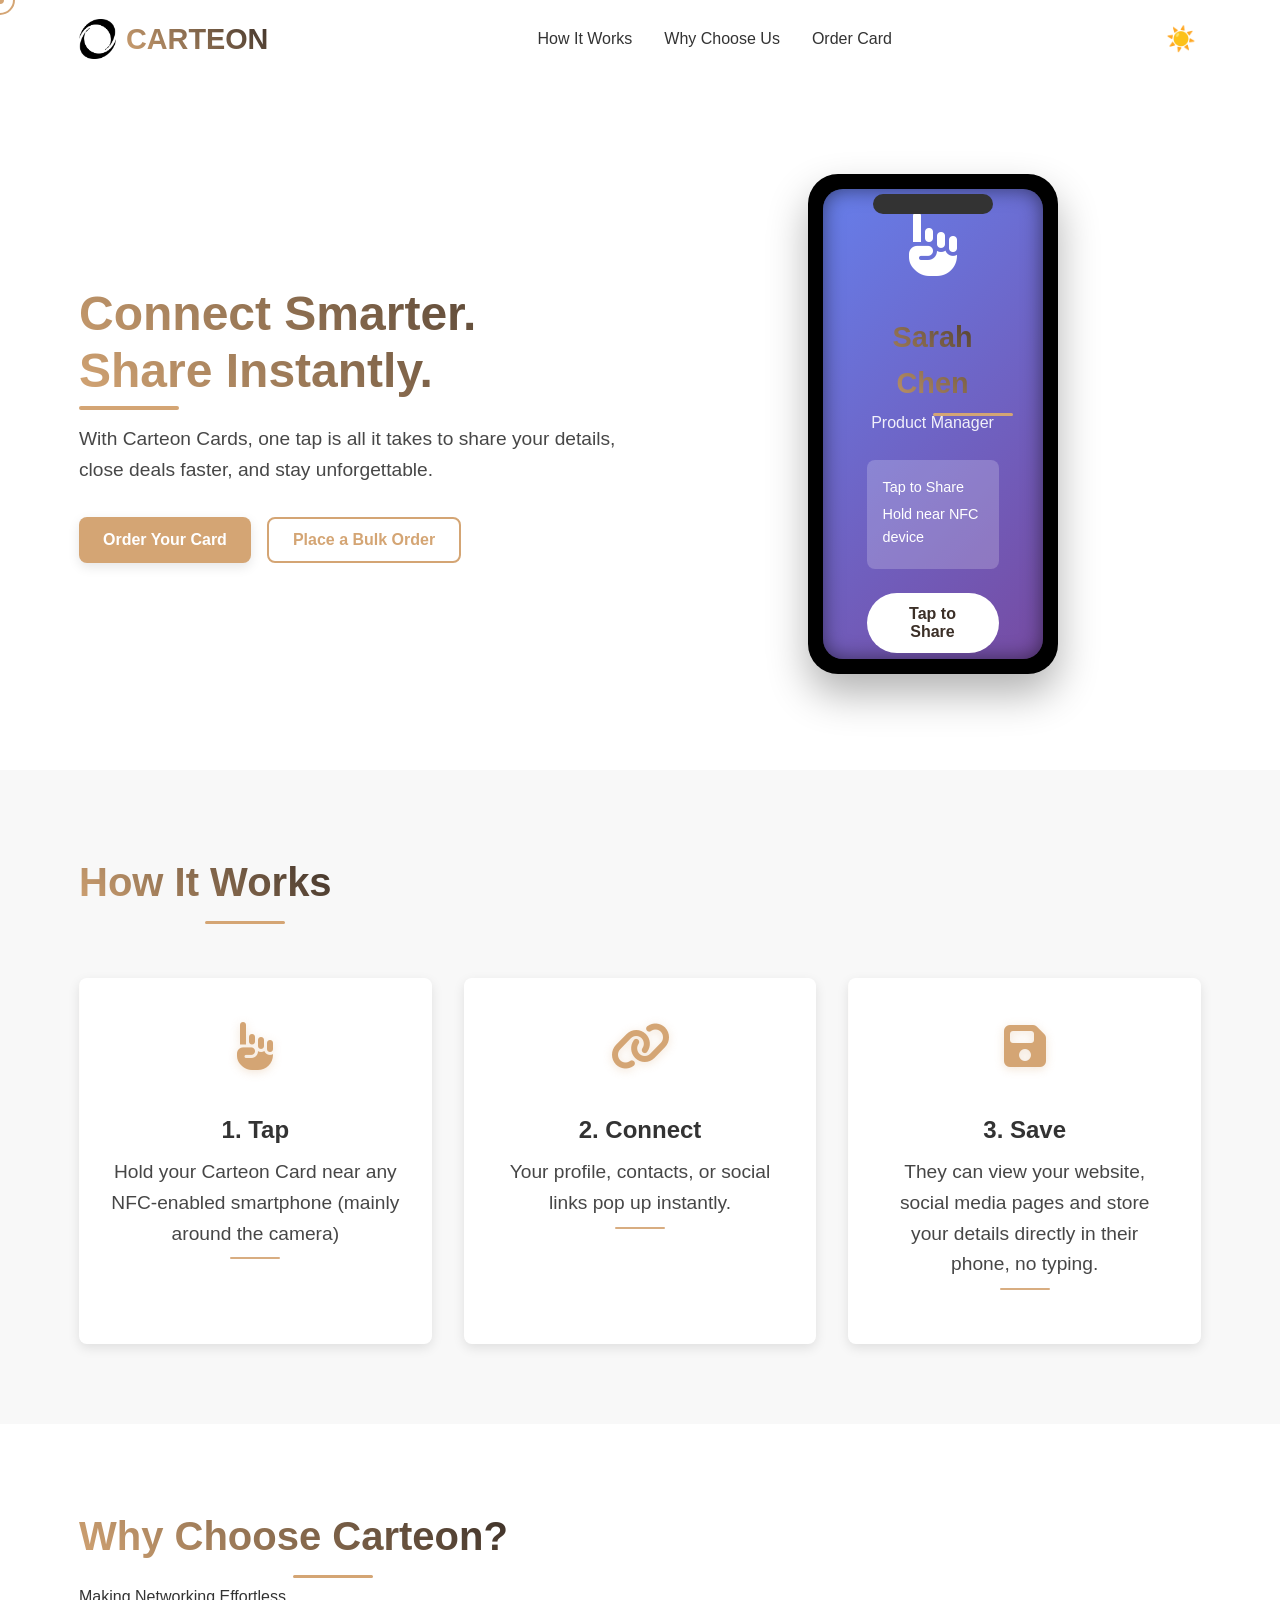
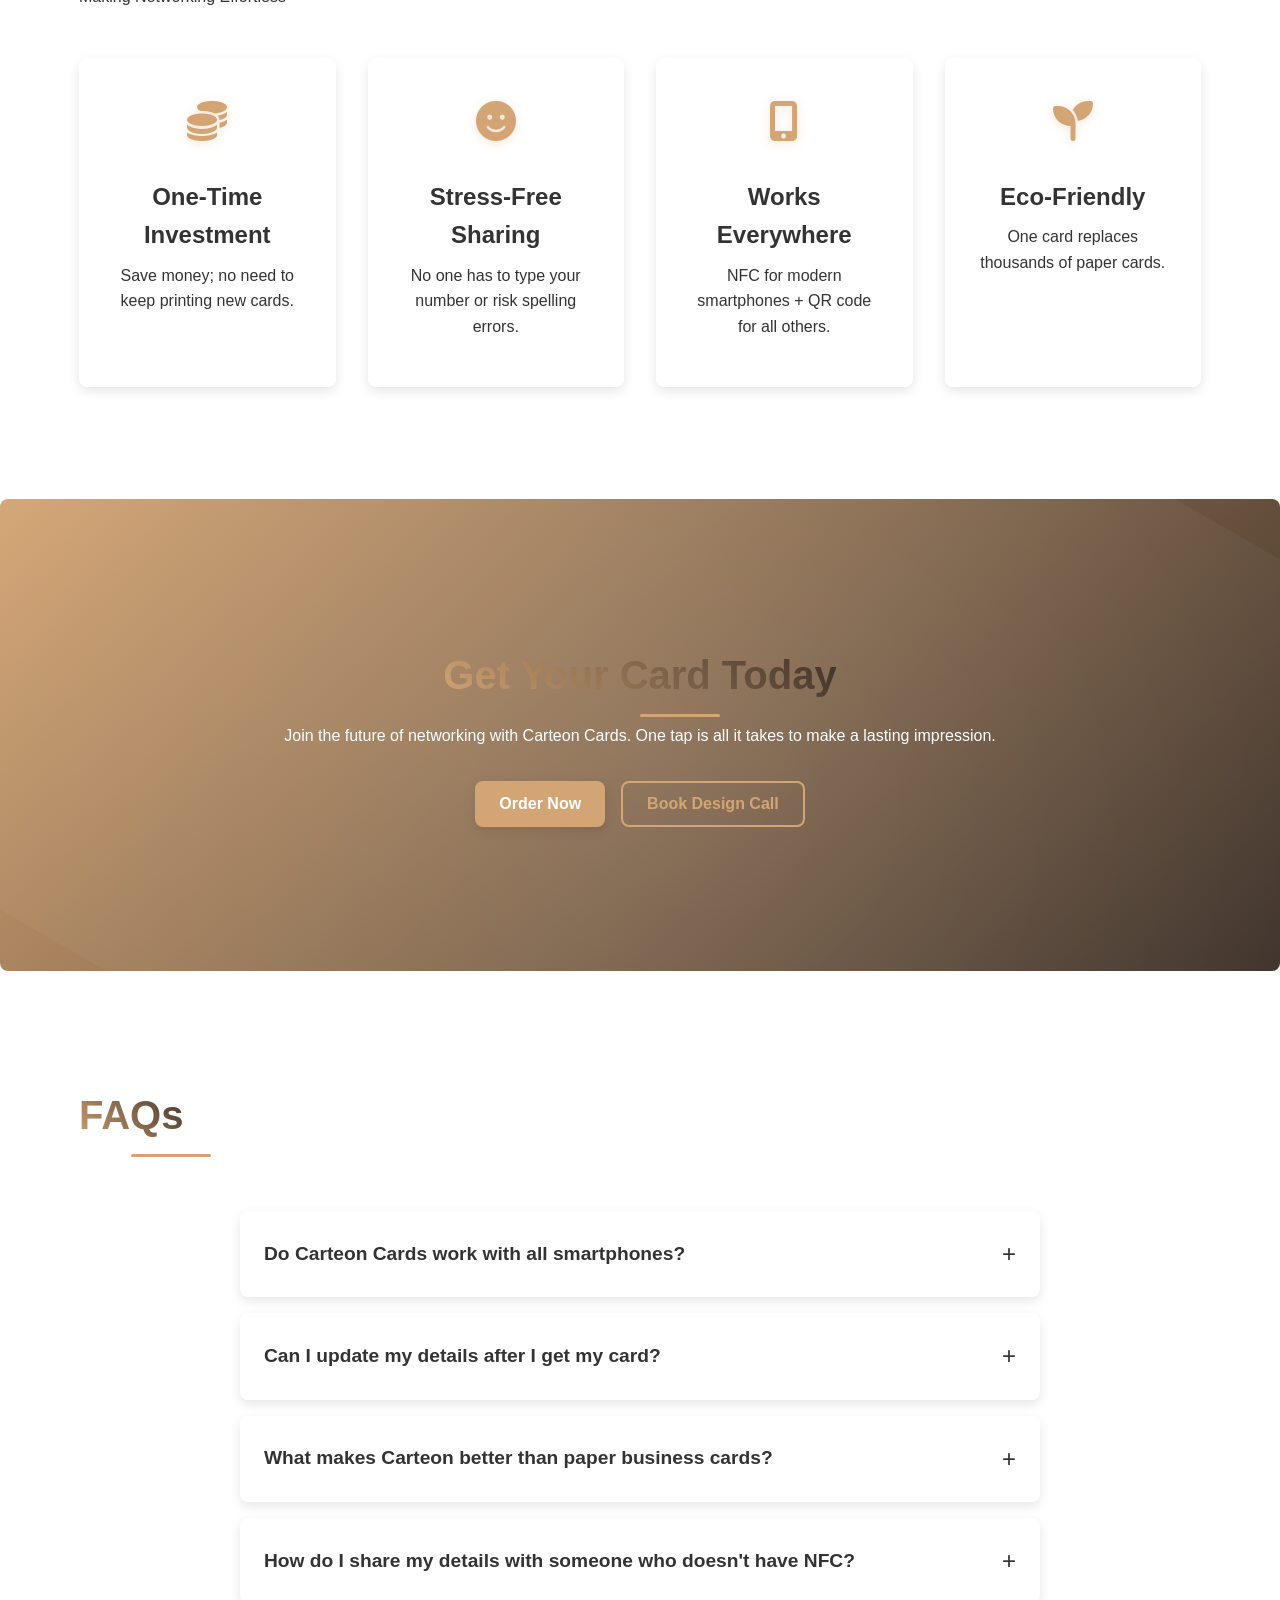
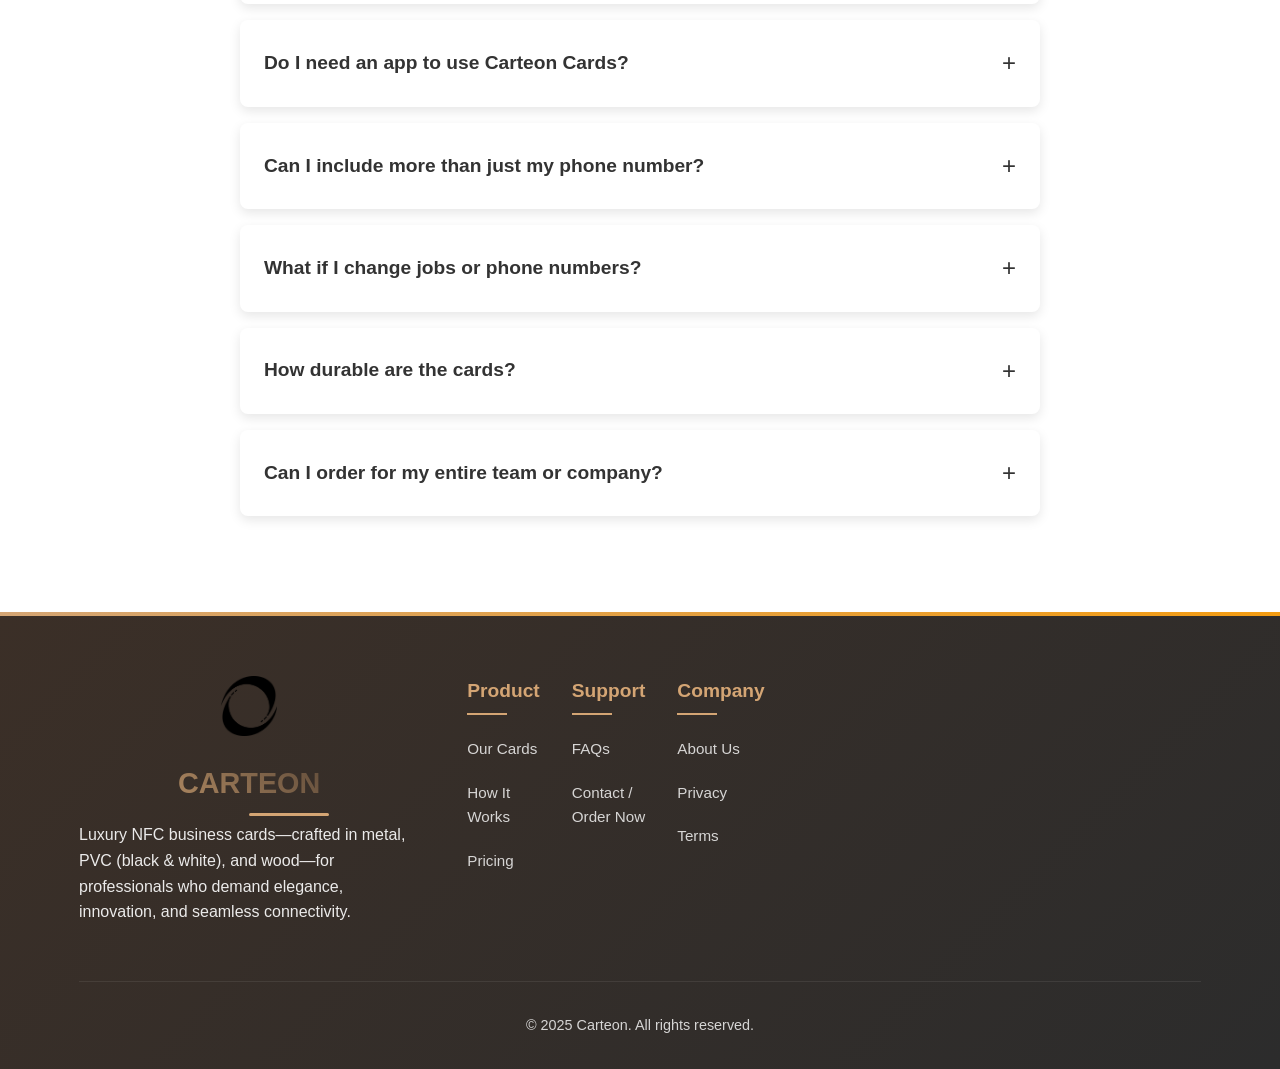
==== index.html @ 2a2f4826 "first-commit" ====
<!DOCTYPE html>
<html lang="en">
<head>
    <meta charset="UTF-8">
    <meta name="viewport" content="width=device-width, initial-scale=1.0">
    <title>Carteon Digital | Smart Business Cards</title>
    <meta name="description" content="Connect smarter. Share instantly. Redefining networking with NFC-powered digital business cards.">
    <link rel="preconnect" href="https://fonts.googleapis.com">
    <link rel="preconnect" href="https://fonts.gstatic.com" crossorigin>
    <link href="https://fonts.googleapis.com/css2?family=Inter:wght@300;400;500;600;700&display=swap" rel="stylesheet">
    <link rel="stylesheet" href="https://cdnjs.cloudflare.com/ajax/libs/font-awesome/6.4.0/css/all.min.css">
    <link rel="stylesheet" href="css/style.css">
</head>
<body data-theme="light">
    <!-- Custom Cursor -->
    <div class="cursor-dot"></div>
    <div class="cursor-outline"></div>

    <header id="page-header">
        <div class="container">
            <div class="logo">
                <img src="images/logo.png" alt="Carteon Logo" class="logo-image">
                <span class="logo-text">CARTEON</span>
            </div>
            <nav class="nav-menu">
                <ul>
                    <li><a href="#how-it-works">How It Works</a></li>
                    <li><a href="#why-choose-us">Why Choose Us</a></li>
                    <li><a href="#cta">Order Card</a></li>
                </ul>
            </nav>
            <div class="theme-toggle">
                <button id="theme-toggle" aria-label="Toggle theme">
                    <span class="sun-icon">☀️</span>
                    <span class="moon-icon">🌙</span>
                </button>
            </div>
            <div class="mobile-menu-toggle">
                <button id="mobile-menu-button" aria-label="Toggle menu">
                    <span></span>
                    <span></span>
                    <span></span>
                </button>
            </div>
        </div>
        <div class="mobile-menu" id="mobile-menu">
            <ul>
                <li><a href="#how-it-works">How It Works</a></li>
                <li><a href="#why-choose-us">Why Choose Us</a></li>
                <li><a href="#cta">Order Card</a></li>
            </ul>
        </div>
    </header>

    <section id="hero">
        <div class="container">
            <div class="hero-content">
                <h1>Connect Smarter. Share Instantly.</h1>
                <p>With Carteon Cards, one tap is all it takes to share your details, close deals faster, and stay unforgettable.</p>
                <div class="hero-buttons">
                    <button class="btn primary">Order Your Card</button>
                    <button class="btn secondary">Place a Bulk Order</button>
                </div>
            </div>
            <div class="hero-visual">
                <div class="smart-card-preview">
                    <div class="phone-mockup">
                        <div class="screen">
                            <div class="card-content">
                                <div class="profile-image">
                                    <div class="placeholder">
                                        <i class="fas fa-user"></i>
                                    </div>
                                </div>
                                <h2>Sarah Chen</h2>
                                <p class="title">Product Manager</p>
                                <div class="contact-info">
                                    <p>Sarah Chen</p>
                                    <p>+1 (555) 123-4567</p>
                                    <p>sarah@example.com</p>
                                </div>
                                <button class="btn add-contact">Add to Contacts</button>
                            </div>
                        </div>
                    </div>
                </div>
            </div>
        </div>
    </section>

    <section id="how-it-works">
        <div class="container">
            <h2>How It Works</h2>
            <div class="steps-container">
                <div class="step-card">
                    <div class="step-icon">
                        <i class="fas fa-hand-point-up"></i>
                    </div>
                    <h3>1. Tap</h3>
                    <p>Hold your Carteon Card near any NFC-enabled smartphone (mainly around the camera)</p>
                </div>
                <div class="step-card">
                    <div class="step-icon">
                        <i class="fas fa-link"></i>
                    </div>
                    <h3>2. Connect</h3>
                    <p>Your profile, contacts, or social links pop up instantly.</p>
                </div>
                <div class="step-card">
                    <div class="step-icon">
                        <i class="fas fa-save"></i>
                    </div>
                    <h3>3. Save</h3>
                    <p>They can view your website, social media pages and store your details directly in their phone, no typing.</p>
                </div>
            </div>
        </div>
    </section>

    <section id="why-choose-us">
        <div class="container">
            <h2>Why Choose Carteon?</h2>
            <p>Making Networking Effortless</p>
            <div class="features-container">
                <div class="feature-card">
                    <div class="feature-icon">
                        <i class="fas fa-coins"></i>
                    </div>
                    <h3>One-Time Investment</h3>
                    <p>Save money; no need to keep printing new cards.</p>
                </div>
                <div class="feature-card">
                    <div class="feature-icon">
                        <i class="fas fa-smile"></i>
                    </div>
                    <h3>Stress-Free Sharing</h3>
                    <p>No one has to type your number or risk spelling errors.</p>
                </div>
                <div class="feature-card">
                    <div class="feature-icon">
                        <i class="fas fa-mobile-alt"></i>
                    </div>
                    <h3>Works Everywhere</h3>
                    <p>NFC for modern smartphones + QR code for all others.</p>
                </div>
                <div class="feature-card">
                    <div class="feature-icon">
                        <i class="fas fa-seedling"></i>
                    </div>
                    <h3>Eco-Friendly</h3>
                    <p>One card replaces thousands of paper cards.</p>
                </div>
            </div>
        </div>
    </section>

    <section id="cta">
        <div class="container">
            <h2>Get Your Card Today</h2>
            <p>Join the future of networking with Carteon Cards. One tap is all it takes to make a lasting impression.</p>
            <div class="cta-buttons">
                <button class="btn primary">Order Now</button>
                <button class="btn secondary">Book Design Call</button>
            </div>
        </div>
    </section>

    <section id="faq">
        <div class="container">
            <h2>FAQs</h2>
            <div class="faq-container">
                <div class="faq-item">
                    <div class="faq-question">
                        <h3>Do Carteon Cards work with all smartphones?</h3>
                        <span class="faq-toggle">+</span>
                    </div>
                    <div class="faq-answer">
                        <p>Yes, our cards work with all NFC-enabled smartphones (Android and iPhone with NFC support) and include a QR code for universal compatibility.</p>
                    </div>
                </div>
                <div class="faq-item">
                    <div class="faq-question">
                        <h3>Can I update my details after I get my card?</h3>
                        <span class="faq-toggle">+</span>
                    </div>
                    <div class="faq-answer">
                        <p>Absolutely! Your digital profile can be updated anytime through your Carteon dashboard without needing a new physical card.</p>
                    </div>
                </div>
                <div class="faq-item">
                    <div class="faq-question">
                        <h3>What makes Carteon better than paper business cards?</h3>
                        <span class="faq-toggle">+</span>
                    </div>
                    <div class="faq-answer">
                        <p>Carteon cards are eco-friendly, allow instant sharing, can be updated anytime, and provide rich analytics on how often your card is shared.</p>
                    </div>
                </div>
                <div class="faq-item">
                    <div class="faq-question">
                        <h3>How do I share my details with someone who doesn't have NFC?</h3>
                        <span class="faq-toggle">+</span>
                    </div>
                    <div class="faq-answer">
                        <p>Each Carteon card includes a QR code that anyone can scan with their smartphone camera to access your digital profile.</p>
                    </div>
                </div>
                <div class="faq-item">
                    <div class="faq-question">
                        <h3>Do I need an app to use Carteon Cards?</h3>
                        <span class="faq-toggle">+</span>
                    </div>
                    <div class="faq-answer">
                        <p>No app required! NFC works directly with your phone's built-in functionality, and QR codes can be scanned with any camera.</p>
                    </div>
                </div>
                <div class="faq-item">
                    <div class="faq-question">
                        <h3>Can I include more than just my phone number?</h3>
                        <span class="faq-toggle">+</span>
                    </div>
                    <div class="faq-answer">
                        <p>Yes, you can include your website, social media profiles, email, address, calendar link, and any other contact information you choose.</p>
                    </div>
                </div>
                <div class="faq-item">
                    <div class="faq-question">
                        <h3>What if I change jobs or phone numbers?</h3>
                        <span class="faq-toggle">+</span>
                    </div>
                    <div class="faq-answer">
                        <p>Simply log into your Carteon dashboard and update your information. Your physical card stays the same, but your digital profile updates instantly.</p>
                    </div>
                </div>
                <div class="faq-item">
                    <div class="faq-question">
                        <h3>How durable are the cards?</h3>
                        <span class="faq-toggle">+</span>
                    </div>
                    <div class="faq-answer">
                        <p>Our cards are made from premium materials including metal, PVC, and wood. They're designed to withstand daily use and last for years.</p>
                    </div>
                </div>
                <div class="faq-item">
                    <div class="faq-question">
                        <h3>Can I order for my entire team or company?</h3>
                        <span class="faq-toggle">+</span>
                    </div>
                    <div class="faq-answer">
                        <p>Yes, we offer bulk ordering for teams and companies with custom branding options and volume discounts.</p>
                    </div>
                </div>
            </div>
        </div>
    </section>

    <footer id="page-footer">
        <div class="container">
            <div class="footer-content">
                <div class="footer-logo">
                    <img src="images/logo.png" alt="Carteon Logo" class="footer-logo-image">
                    <h2>CARTEON</h2>
                    <p>Luxury NFC business cards—crafted in metal, PVC (black & white), and wood—for professionals who demand elegance, innovation, and seamless connectivity.</p>
                </div>
                <div class="footer-links">
                    <div class="link-column">
                        <h4>Product</h4>
                        <ul>
                            <li><a href="#">Our Cards</a></li>
                            <li><a href="#">How It Works</a></li>
                            <li><a href="#">Pricing</a></li>
                        </ul>
                    </div>
                    <div class="link-column">
                        <h4>Support</h4>
                        <ul>
                            <li><a href="#">FAQs</a></li>
                            <li><a href="#">Contact / Order Now</a></li>
                        </ul>
                    </div>
                    <div class="link-column">
                        <h4>Company</h4>
                        <ul>
                            <li><a href="#">About Us</a></li>
                            <li><a href="#">Privacy</a></li>
                            <li><a href="#">Terms</a></li>
                        </ul>
                    </div>
                </div>
            </div>
            <div class="footer-bottom">
                <p>© 2025 Carteon. All rights reserved.</p>
            </div>
        </div>
    </footer>

    <script src="js/main.js"></script>
</body>
</html>
---- css/style.css ----
/* Base Styles & Variables */
:root {
  /* Light Theme Colors */
  --primary-color: #d4a574;
  --accent-color: #3b2f27;
  --background-light: #ffffff;
  --text-light: #333333;
  --border-light: #e0e0e0;
  --card-bg-light: #f8f8f8;
  
  /* Dark Theme Colors */
  --background-dark: #1a1a1a;
  --text-dark: #f0f0f0;
  --card-bg-dark: #2d2d2d;
  --border-dark: #444444;
  
  /* Common Variables */
  --transition-speed: 0.3s;
  --border-radius: 8px;
  --box-shadow: 0 4px 12px rgba(0, 0, 0, 0.1);
  --box-shadow-hover: 0 6px 16px rgba(0, 0, 0, 0.15);
}

/* Global Styles */
* {
  margin: 0;
  padding: 0;
  box-sizing: border-box;
}

body {
  font-family: 'Raleway', sans-serif;
  line-height: 1.6;
  transition: background-color var(--transition-speed), color var(--transition-speed);
}

body[data-theme="light"] {
  background-color: var(--background-light);
  color: var(--text-light);
}

body[data-theme="dark"] {
  background-color: var(--background-dark);
  color: var(--text-dark);
}

.container {
  width: 90%;
  max-width: 1200px;
  margin: 0 auto;
  padding: 0 15px;
}

/* Typography */
h1 {
  font-size: 3rem;
  font-weight: 700;
  line-height: 1.2;
  margin-bottom: 1rem;
  background: linear-gradient(45deg, var(--primary-color), var(--accent-color));
  -webkit-background-clip: text;
  -webkit-text-fill-color: transparent;
  background-clip: text;
  position: relative;
  display: inline-block;
}

h1::after {
  content: '';
  position: absolute;
  bottom: -10px;
  left: 0;
  width: 100px;
  height: 4px;
  background: var(--primary-color);
  border-radius: 2px;
  animation: lineGrow 1s ease-out forwards;
  transform-origin: left;
  transform: scaleX(0);
}

@keyframes lineGrow {
  to {
    transform: scaleX(1);
  }
}

h2 {
  font-size: 2.5rem;
  font-weight: 700;
  text-align: center;
  margin-bottom: 1rem;
  background: linear-gradient(45deg, var(--primary-color), var(--accent-color));
  -webkit-background-clip: text;
  -webkit-text-fill-color: transparent;
  background-clip: text;
  position: relative;
  display: inline-block;
}

h2::after {
  content: '';
  position: absolute;
  bottom: -10px;
  left: 50%;
  transform: translateX(-50%);
  width: 80px;
  height: 3px;
  background: var(--primary-color);
  border-radius: 2px;
  animation: lineGrow 1s ease-out 0.2s forwards;
  transform-origin: center;
  transform: scaleX(0);
}

h3 {
  font-size: 1.5rem;
  font-weight: 600;
  margin-bottom: 0.5rem;
}

h4 {
  font-size: 1.25rem;
  font-weight: 600;
}

p {
  margin-bottom: 1rem;
}

/* Buttons */
.btn, a.btn {
  display: inline-block;
  padding: 12px 24px;
  border: none;
  border-radius: var(--border-radius);
  font-family: 'Montserrat', sans-serif;
  font-weight: 600;
  font-size: 1rem;
  cursor: pointer;
  transition: all var(--transition-speed);
  text-decoration: none;
  text-align: center;
}

.btn.primary {
  background-color: var(--primary-color);
  color: white;
  box-shadow: var(--box-shadow);
}

.btn.primary:hover {
  background-color: #c09060;
  transform: translateY(-2px);
  box-shadow: var(--box-shadow-hover);
}

.btn.secondary {
  background-color: transparent;
  color: var(--primary-color);
  border: 2px solid var(--primary-color);
}

.btn.secondary:hover {
  background-color: rgba(212, 165, 116, 0.1);
  transform: translateY(-2px);
}

/* Header Styles */
#page-header {
  position: sticky;
  top: 0;
  z-index: 1000;
  padding: 1rem 0;
  transition: all 0.4s cubic-bezier(0.175, 0.885, 0.32, 1.275);
  transform: translateZ(0);
}

#page-header.scrolled {
  background-color: rgba(255, 255, 255, 0.95);
  backdrop-filter: blur(10px);
  box-shadow: 0 2px 10px rgba(0, 0, 0, 0.1);
  padding: 0.5rem 0;
}

body[data-theme="dark"] #page-header.scrolled {
  background-color: rgba(26, 26, 26, 0.95);
  box-shadow: 0 2px 10px rgba(0, 0, 0, 0.3);
}

#page-header .container {
  display: flex;
  justify-content: space-between;
  align-items: center;
}

.logo {
  display: flex;
  align-items: center;
  transition: all 0.3s ease;
}

.logo:hover {
  transform: scale(1.05);
}

.logo a {
  display: flex;
  align-items: center;
  text-decoration: none;
}

.logo-image {
  height: 40px;
  width: auto;
  margin-right: 10px;
  transition: all 0.3s ease;
  object-fit: contain;
  display: block;
}

.logo-text {
  font-size: 1.8rem;
  font-weight: 700;
  color: var(--primary-color);
  vertical-align: middle;
  background: linear-gradient(45deg, var(--primary-color), var(--accent-color));
  -webkit-background-clip: text;
  -webkit-text-fill-color: transparent;
  background-clip: text;
  transition: all 0.3s ease;
}

.logo-image {
  height: 40px;
  width: auto;
  margin-right: 10px;
}

.logo-text {
  font-size: 1.8rem;
  font-weight: 700;
  color: var(--primary-color);
  vertical-align: middle;
}

.nav-menu ul {
  display: flex;
  list-style: none;
  gap: 2rem;
  align-items: center;
}

.nav-menu a {
  text-decoration: none;
  color: inherit;
  font-weight: 500;
  transition: all 0.3s ease;
  position: relative;
  padding: 0.5rem 0;
}

.nav-menu a::after {
  content: '';
  position: absolute;
  bottom: 0;
  left: 0;
  width: 0;
  height: 2px;
  background-color: var(--primary-color);
  transition: width 0.3s ease;
}

.nav-menu a:hover {
  color: var(--primary-color);
}

.nav-menu a:hover::after {
  width: 100%;
}

.nav-login {
  margin-left: 1rem;
  padding: 0.5rem 1.5rem !important;
  border: 2px solid var(--primary-color);
  border-radius: var(--border-radius);
  color: var(--primary-color);
  font-weight: 600;
  transition: all 0.3s ease;
  position: relative;
  overflow: hidden;
  background-color: transparent;
}

.nav-login::before {
  content: '';
  position: absolute;
  top: 0;
  left: -100%;
  width: 100%;
  height: 100%;
  background: var(--primary-color);
  transition: all 0.5s ease;
  z-index: -1;
}

.nav-login:hover {
  color: white !important;
  transform: translateY(-2px);
  box-shadow: 0 4px 12px rgba(212, 165, 116, 0.3);
}

.nav-login:hover::before {
  left: 0;
  animation: waterEffect 0.5s ease;
}

@keyframes waterEffect {
  0% {
    transform: translateX(-100%) scaleX(1);
  }
  50% {
    transform: translateX(0) scaleX(1.2);
  }
  100% {
    transform: translateX(0) scaleX(1);
  }
}

.theme-toggle button {
  background: none;
  border: none;
  cursor: pointer;
  font-size: 1.5rem;
  padding: 0.5rem;
  border-radius: 50%;
  transition: all var(--transition-speed);
  width: 40px;
  height: 40px;
  display: flex;
  align-items: center;
  justify-content: center;
  position: relative;
  overflow: hidden;
}

.theme-toggle button::before {
  content: '';
  position: absolute;
  top: 0;
  left: 0;
  width: 100%;
  height: 100%;
  background: radial-gradient(circle, rgba(212, 165, 116, 0.2) 0%, transparent 70%);
  opacity: 0;
  transition: opacity 0.3s ease;
  z-index: -1;
}

.theme-toggle button:hover {
  background-color: rgba(212, 165, 116, 0.2);
  transform: rotate(15deg);
}

.theme-toggle button:hover::before {
  opacity: 1;
}

.sun-icon, .moon-icon {
  display: block;
  transition: all var(--transition-speed);
}

.sun-icon i, .moon-icon i {
  transition: all var(--transition-speed);
}

body[data-theme="dark"] .sun-icon {
  display: none;
}

body[data-theme="light"] .moon-icon {
  display: none;
}

/* Enhanced theme icons */
body[data-theme="light"] .sun-icon i {
  color: #f39c12;
  text-shadow: 0 0 10px rgba(243, 156, 18, 0.5);
}

body[data-theme="dark"] .moon-icon i {
  color: #f1c40f;
  text-shadow: 0 0 10px rgba(241, 196, 15, 0.5);
}

.mobile-menu-toggle {
  display: none;
  flex-direction: column;
  justify-content: space-between;
  width: 30px;
  height: 20px;
  background: transparent;
  border: none;
  cursor: pointer;
  position: relative;
  z-index: 1001;
  padding: 0;
}

.mobile-menu-toggle button {
  background: transparent;
  border: none;
  padding: 0;
  cursor: pointer;
  width: 30px;
  height: 20px;
  display: flex;
  flex-direction: column;
  justify-content: space-between;
}

.mobile-menu-toggle span {
  display: block;
  height: 2px;
  width: 100%;
  background-color: var(--text-light);
  border-radius: 2px;
  transition: all 0.3s ease;
  transform-origin: center;
}

body[data-theme="dark"] .mobile-menu-toggle span {
  background-color: var(--text-dark);
}

.mobile-menu-toggle.active span:nth-child(1) {
  transform: translateY(9px) rotate(45deg);
}

.mobile-menu-toggle.active span:nth-child(2) {
  opacity: 0;
}

.mobile-menu-toggle.active span:nth-child(3) {
  transform: translateY(-9px) rotate(-45deg);
}

/* Mobile Menu */
.mobile-menu {
  position: fixed;
  top: 0;
  right: -100%;
  width: 70%;
  height: 100vh;
  background-color: var(--background-light);
  padding: 6rem 2rem 2rem;
  transition: all 0.4s cubic-bezier(0.4, 0, 0.2, 1);
  z-index: 1000;
  box-shadow: -5px 0 25px rgba(0, 0, 0, 0.2);
  display: none;
  transform: translateX(20px);
}

.mobile-menu.active {
  display: block;
  right: 0;
  transform: translateX(0);
}

/* Ensure mobile menu is hidden on larger screens */
@media (min-width: 769px) {
  .mobile-menu {
    display: none !important;
  }
  
  .mobile-menu.active {
    display: none !important;
  }
}

body[data-theme="dark"] .mobile-menu {
  background-color: var(--background-dark);
}

/* Mobile Menu Backdrop */
.mobile-menu-backdrop {
  position: fixed;
  top: 0;
  left: 0;
  width: 100%;
  height: 100%;
  background-color: rgba(0, 0, 0, 0.5);
  backdrop-filter: blur(5px);
  z-index: 999;
  opacity: 0;
  visibility: hidden;
  transition: all 0.4s ease;
}

.mobile-menu-backdrop.active {
  opacity: 1;
  visibility: visible;
}

.mobile-menu ul {
  list-style: none;
  display: flex;
  flex-direction: column;
  gap: 1.5rem;
  margin-top: 2rem;
}

.mobile-menu a {
  text-decoration: none;
  color: inherit;
  font-size: 1.2rem;
  font-weight: 500;
  padding: 0.5rem 0;
  display: block;
  transition: all 0.3s ease;
  position: relative;
}

.mobile-menu a::before {
  content: '';
  position: absolute;
  left: 0;
  top: 50%;
  transform: translateY(-50%);
  width: 0;
  height: 2px;
  background-color: var(--primary-color);
  transition: width 0.3s ease;
}

.mobile-menu a:hover {
  color: var(--primary-color);
  padding-left: 1rem;
}

.mobile-menu a:hover::before {
  width: 20px;
}

/* No scroll when mobile menu is open */
body.no-scroll {
  overflow: hidden;
}

/* Theme toggle in mobile menu */
.theme-toggle-mobile {
  margin-top: 2rem;
  padding-top: 1rem;
  border-top: 1px solid rgba(0, 0, 0, 0.1);
}

body[data-theme="dark"] .theme-toggle-mobile {
  border-top: 1px solid rgba(255, 255, 255, 0.1);
}

.theme-toggle-mobile button {
  background: none;
  border: none;
  color: var(--text-light);
  font-size: 1rem;
  cursor: pointer;
  padding: 0.5rem 1rem;
  border-radius: var(--border-radius);
  transition: all 0.3s ease;
  display: flex;
  align-items: center;
  gap: 0.5rem;
}

body[data-theme="dark"] .theme-toggle-mobile button {
  color: var(--text-dark);
}

.theme-toggle-mobile button:hover {
  background-color: rgba(212, 165, 116, 0.1);
}

.theme-toggle-mobile .sun-icon, 
.theme-toggle-mobile .moon-icon {
  display: flex;
  align-items: center;
  gap: 0.5rem;
}

body[data-theme="dark"] .theme-toggle-mobile .sun-icon {
  display: none;
}

body[data-theme="light"] .theme-toggle-mobile .moon-icon {
  display: none;
}

/* Hero Section */
#hero {
  padding: 6rem 0;
}

#hero .container {
  display: flex;
  align-items: center;
  gap: 3rem;
}

.hero-content {
  flex: 1;
}

.hero-content h1 {
  margin-bottom: 1.5rem;
}

.hero-content p {
  font-size: 1.2rem;
  margin-bottom: 2rem;
  opacity: 0.9;
}

.hero-buttons {
  display: flex;
  gap: 1rem;
}

.hero-visual {
  flex: 1;
  display: flex;
  justify-content: center;
}

.smart-card-preview {
  animation: float 3s ease-in-out infinite;
  position: relative;
  perspective: 1000px;
}

@keyframes float {
  0% {
    transform: translateY(0px) rotate(0deg);
  }
  50% {
    transform: translateY(-15px) rotate(2deg);
  }
  100% {
    transform: translateY(0px) rotate(0deg);
  }
}

.phone-mockup {
  width: 250px;
  height: 500px;
  border-radius: 30px;
  background-color: #000;
  padding: 15px;
  position: relative;
  box-shadow: 0 20px 40px rgba(0, 0, 0, 0.3);
  transform-style: preserve-3d;
  transition: transform 0.5s ease;
}

.phone-mockup:hover {
  transform: rotateY(10deg) rotateX(5deg);
}

.phone-mockup::before {
  content: '';
  position: absolute;
  top: 20px;
  left: 50%;
  transform: translateX(-50%);
  width: 120px;
  height: 20px;
  background-color: #333;
  border-radius: 10px;
  z-index: 1;
}

.screen {
  width: 100%;
  height: 100%;
  background: linear-gradient(135deg, #667eea 0%, #764ba2 100%);
  border-radius: 20px;
  overflow: hidden;
  display: flex;
  align-items: center;
  justify-content: center;
  padding: 20px;
  position: relative;
  box-shadow: inset 0 0 20px rgba(0, 0, 0, 0.5);
}

.card-content {
  text-align: center;
  color: white;
  width: 100%;
  animation: pulse 2s infinite;
}

@keyframes pulse {
  0% {
    transform: scale(1);
  }
  50% {
    transform: scale(1.02);
  }
  100% {
    transform: scale(1);
  }
}

@keyframes float {
  0% {
    transform: translateY(0px);
  }
  50% {
    transform: translateY(-15px);
  }
  100% {
    transform: translateY(0px);
  }
}

.phone-mockup {
  width: 250px;
  height: 500px;
  border-radius: 30px;
  background-color: #000;
  padding: 15px;
  position: relative;
  box-shadow: 0 20px 40px rgba(0, 0, 0, 0.3);
}

.phone-mockup::before {
  content: '';
  position: absolute;
  top: 20px;
  left: 50%;
  transform: translateX(-50%);
  width: 120px;
  height: 20px;
  background-color: #333;
  border-radius: 10px;
}

.screen {
  width: 100%;
  height: 100%;
  background: linear-gradient(135deg, #667eea 0%, #764ba2 100%);
  border-radius: 20px;
  overflow: hidden;
  display: flex;
  align-items: center;
  justify-content: center;
  padding: 20px;
}

.card-content {
  text-align: center;
  color: white;
  width: 100%;
}

.profile-image .placeholder {
  font-size: 4rem;
  margin-bottom: 1rem;
}

.profile-image .placeholder i {
  color: white;
}

.card-content h2 {
  font-size: 1.8rem;
  margin-bottom: 0.25rem;
  color: white;
}

.title {
  font-size: 1rem;
  margin-bottom: 1.5rem;
  opacity: 0.9;
}

.contact-info {
  background-color: rgba(255, 255, 255, 0.2);
  border-radius: var(--border-radius);
  padding: 1rem;
  margin-bottom: 1.5rem;
  text-align: left;
}

.contact-info p {
  margin-bottom: 0.25rem;
  font-size: 0.9rem;
}

.add-contact {
  background-color: white;
  color: var(--accent-color);
  border: none;
  padding: 0.75rem 1.5rem;
  border-radius: 30px;
  font-weight: 600;
  cursor: pointer;
  transition: all var(--transition-speed);
  width: 100%;
}

.add-contact:hover {
  background-color: #f0f0f0;
  transform: scale(1.05);
}

/* Sections */
section {
  padding: 5rem 0;
  opacity: 0;
  transform: translateY(20px);
  transition: opacity 0.6s ease-out, transform 0.6s ease-out;
}

section.visible {
  opacity: 1;
  transform: translateY(0);
}

/* Enhanced animations */
@keyframes fadeInUp {
  from {
    opacity: 0;
    transform: translateY(30px);
  }
  to {
    opacity: 1;
    transform: translateY(0);
  }
}

@keyframes fadeInDown {
  from {
    opacity: 0;
    transform: translateY(-30px);
  }
  to {
    opacity: 1;
    transform: translateY(0);
  }
}

@keyframes fadeInLeft {
  from {
    opacity: 0;
    transform: translateX(-30px);
  }
  to {
    opacity: 1;
    transform: translateX(0);
  }
}

@keyframes fadeInRight {
  from {
    opacity: 0;
    transform: translateX(30px);
  }
  to {
    opacity: 1;
    transform: translateX(0);
  }
}

section.visible {
  animation: fadeInUp 0.6s ease-out forwards;
}

#hero.visible {
  animation: fadeInDown 0.8s ease-out forwards;
}

#how-it-works.visible {
  animation: fadeInLeft 0.6s ease-out forwards;
}

#why-choose-us.visible {
  animation: fadeInRight 0.6s ease-out forwards;
}

#cta.visible {
  animation: fadeInUp 0.8s ease-out forwards;
}

#faq.visible {
  animation: fadeInLeft 0.6s ease-out forwards;
}

#page-footer {
  animation: fadeInUp 1s ease-out forwards;
}

/* How It Works */
#how-it-works {
  background-color: var(--card-bg-light);
}

body[data-theme="dark"] #how-it-works {
  background-color: var(--card-bg-dark);
}

#how-it-works p {
  text-align: center;
  font-size: 1.2rem;
  max-width: 600px;
  margin: 0 auto 2rem;
  color: var(--text-light);
  opacity: 0.9;
  font-family: 'Montserrat', sans-serif;
  font-weight: 500;
  position: relative;
}

body[data-theme="dark"] #how-it-works p {
  color: var(--text-dark);
}

#how-it-works p::after {
  content: '';
  position: absolute;
  bottom: -10px;
  left: 50%;
  transform: translateX(-50%);
  width: 50px;
  height: 2px;
  background: var(--primary-color);
  border-radius: 1px;
}

.steps-container {
  display: flex;
  gap: 2rem;
  margin-top: 3rem;
  perspective: 1000px;
}

.step-card {
  flex: 1;
  text-align: center;
  padding: 2rem;
  border-radius: var(--border-radius);
  background-color: var(--background-light);
  box-shadow: var(--box-shadow);
  transition: all 0.4s cubic-bezier(0.175, 0.885, 0.32, 1.275);
  position: relative;
  overflow: hidden;
  transform-style: preserve-3d;
  transform: translateZ(0);
}

body[data-theme="dark"] .step-card {
  background-color: var(--card-bg-dark);
}

.step-card:hover {
  transform: translateY(-15px) rotateY(5deg);
  box-shadow: var(--box-shadow-hover);
}

.step-card::before {
  content: '';
  position: absolute;
  top: 0;
  left: 0;
  width: 100%;
  height: 4px;
  background-color: var(--primary-color);
  transform: scaleX(0);
  transform-origin: left;
  transition: transform 0.4s ease;
}

.step-card:hover::before {
  transform: scaleX(1);
}

.step-card::after {
  content: '';
  position: absolute;
  top: 0;
  left: 0;
  width: 100%;
  height: 100%;
  background: linear-gradient(120deg, transparent, rgba(212, 165, 116, 0.1), transparent);
  transform: translateX(-100%);
  transition: transform 0.6s ease;
}

.step-card:hover::after {
  transform: translateX(100%);
}

.step-icon {
  font-size: 3rem;
  margin-bottom: 1.5rem;
  position: relative;
  display: inline-block;
  transition: all 0.3s ease;
}

.step-card:hover .step-icon {
  transform: scale(1.2) rotate(5deg);
}

.step-icon i {
  color: var(--primary-color);
  text-shadow: 0 2px 10px rgba(212, 165, 116, 0.3);
}

body[data-theme="dark"] .step-icon i {
  text-shadow: 0 2px 10px rgba(212, 165, 116, 0.5);
}

/* Why Choose Us */
.features-container {
  display: grid;
  grid-template-columns: repeat(auto-fit, minmax(250px, 1fr));
  gap: 2rem;
  margin-top: 3rem;
  perspective: 1000px;
}

.feature-card {
  text-align: center;
  padding: 2rem;
  border-radius: var(--border-radius);
  background-color: var(--background-light);
  box-shadow: var(--box-shadow);
  transition: all 0.4s cubic-bezier(0.175, 0.885, 0.32, 1.275);
  position: relative;
  overflow: hidden;
  transform-style: preserve-3d;
  transform: translateZ(0);
}

body[data-theme="dark"] .feature-card {
  background-color: var(--card-bg-dark);
}

.feature-card:hover {
  transform: translateY(-10px) rotateX(5deg) rotateY(5deg);
  box-shadow: var(--box-shadow-hover);
  background-color: rgba(212, 165, 116, 0.05);
}

.feature-card::before {
  content: '';
  position: absolute;
  top: 0;
  left: 0;
  width: 100%;
  height: 100%;
  background: radial-gradient(circle at center, rgba(212, 165, 116, 0.1) 0%, transparent 70%);
  opacity: 0;
  transition: opacity 0.4s ease;
  z-index: -1;
}

.feature-card:hover::before {
  opacity: 1;
}

.feature-icon {
  font-size: 2.5rem;
  margin-bottom: 1.5rem;
  position: relative;
  display: inline-block;
  transition: all 0.3s ease;
}

.feature-card:hover .feature-icon {
  transform: scale(1.3) rotate(10deg);
}

.feature-icon i {
  color: var(--primary-color);
  text-shadow: 0 2px 10px rgba(212, 165, 116, 0.3);
}

body[data-theme="dark"] .feature-icon i {
  text-shadow: 0 2px 10px rgba(212, 165, 116, 0.5);
}

/* CTA Section */
#cta {
  text-align: center;
  background: linear-gradient(135deg, var(--primary-color), var(--accent-color));
  color: white;
  border-radius: var(--border-radius);
  margin: 2rem 0;
  position: relative;
  overflow: hidden;
  transform: translateZ(0);
}

#cta::before {
  content: '';
  position: absolute;
  top: -50%;
  left: -50%;
  width: 200%;
  height: 200%;
  background: radial-gradient(circle, rgba(255, 255, 255, 0.1) 0%, transparent 70%);
  transform: rotate(30deg);
  animation: shine 3s infinite;
}

@keyframes shine {
  0% {
    transform: rotate(30deg) translate(-10%, -10%);
  }
  50% {
    transform: rotate(30deg) translate(10%, 10%);
  }
  100% {
    transform: rotate(30deg) translate(-10%, -10%);
  }
}

#cta h2, #cta p {
  color: white;
  position: relative;
  z-index: 1;
}

#cta .container {
  padding: 4rem 2rem;
  position: relative;
  z-index: 1;
}

.cta-buttons {
  display: flex;
  justify-content: center;
  gap: 1rem;
  margin-top: 2rem;
  flex-wrap: wrap;
}

.btn.secondary.light {
  background-color: rgba(255, 255, 255, 0.1);
  color: white;
  border-color: white;
  position: relative;
  overflow: hidden;
  z-index: 1;
}

.btn.secondary.light::before {
  content: '';
  position: absolute;
  top: 0;
  left: -100%;
  width: 100%;
  height: 100%;
  background: linear-gradient(90deg, transparent, rgba(255, 255, 255, 0.2), transparent);
  transition: 0.5s;
  z-index: -1;
}

.btn.secondary.light:hover::before {
  left: 100%;
}

.btn.secondary.light:hover {
  background-color: rgba(255, 255, 255, 0.2);
  transform: translateY(-3px);
  box-shadow: 0 5px 15px rgba(0, 0, 0, 0.3);
}

/* Complimentary Cards Section */
#complimentary-cards {
  padding: 5rem 0;
  background-color: var(--card-bg-light);
  opacity: 0;
  transform: translateY(20px);
  transition: opacity 0.6s ease-out, transform 0.6s ease-out;
}

body[data-theme="dark"] #complimentary-cards {
  background-color: var(--card-bg-dark);
}

#complimentary-cards.visible {
  opacity: 1;
  transform: translateY(0);
  animation: fadeInUp 0.6s ease-out forwards;
}

#complimentary-cards h2 {
  text-align: center;
  margin-bottom: 1rem;
}

#complimentary-cards p {
  text-align: center;
  font-size: 1.2rem;
  max-width: 600px;
  margin: 0 auto 2rem;
  color: var(--text-light);
  opacity: 0.9;
}

body[data-theme="dark"] #complimentary-cards p {
  color: var(--text-dark);
}

.cards-grid {
  display: grid;
  grid-template-columns: repeat(auto-fit, minmax(250px, 1fr));
  gap: 2rem;
  margin-top: 3rem;
}

.card-item {
  background-color: var(--background-light);
  border-radius: var(--border-radius);
  overflow: hidden;
  box-shadow: var(--box-shadow);
  transition: all 0.3s ease;
  position: relative;
  cursor: pointer;
}

body[data-theme="dark"] .card-item {
  background-color: var(--card-bg-dark);
}

.card-item:hover {
  transform: translateY(-10px);
  box-shadow: var(--box-shadow-hover);
}

.card-image {
  height: 200px;
  overflow: hidden;
}

.card-image img {
  width: 100%;
  height: 100%;
  object-fit: cover;
  transition: transform 0.3s ease;
}

.card-item:hover .card-image img {
  transform: scale(1.05);
}

.card-content {
  padding: 1.5rem;
  text-align: center;
}

.card-content h3 {
  margin-bottom: 0.5rem;
  color: var(--text-light);
}

body[data-theme="dark"] .card-content h3 {
  color: var(--text-dark);
}

.card-price {
  font-size: 1.5rem;
  font-weight: 700;
  color: var(--primary-color);
  margin-bottom: 1rem;
}

.card-select-btn {
  width: 100%;
}

/* FAQ Section */
.faq-container {
  max-width: 800px;
  margin: 3rem auto 0;
}

.faq-item {
  margin-bottom: 1rem;
  border-radius: var(--border-radius);
  overflow: hidden;
  background-color: var(--background-light);
  box-shadow: var(--box-shadow);
  transition: all 0.3s ease;
}

body[data-theme="dark"] .faq-item {
  background-color: var(--card-bg-dark);
}

.faq-item:hover,
.faq-item.active {
  box-shadow: var(--box-shadow-hover);
  transform: translateY(-5px);
}

.faq-question {
  padding: 1.5rem;
  display: flex;
  justify-content: space-between;
  align-items: center;
  cursor: pointer;
  transition: background-color var(--transition-speed);
}

.faq-question:hover {
  background-color: rgba(212, 165, 116, 0.1);
}

.faq-question h3 {
  margin-bottom: 0;
  font-size: 1.2rem;
}

.faq-toggle {
  font-size: 1.5rem;
  transition: transform var(--transition-speed);
}

.faq-item.active .faq-toggle,
.faq-item:hover .faq-toggle {
  transform: rotate(45deg);
}

.faq-answer {
  max-height: 0;
  overflow: hidden;
  transition: max-height 0.2s ease-out, padding 0.2s ease-out;
  padding: 0 1.5rem;
}

.faq-item.active .faq-answer,
.faq-item:hover .faq-answer {
  max-height: 500px;
  padding: 0 1.5rem 1.5rem;
}

.faq-answer p {
  margin-bottom: 0;
  line-height: 1.6;
}

/* Footer */
#page-footer {
  background: linear-gradient(135deg, var(--accent-color), #2c2c2c);
  color: white;
  padding: 4rem 0 2rem;
  position: relative;
}

#page-footer::before {
  content: '';
  position: absolute;
  top: 0;
  left: 0;
  width: 100%;
  height: 4px;
  background: linear-gradient(90deg, var(--primary-color), #f39c12);
}

.footer-content {
  display: grid;
  grid-template-columns: 2fr 1fr 1fr 1fr;
  gap: 3rem;
  margin-bottom: 2rem;
  align-items: start;
}

.footer-logo {
  display: flex;
  flex-direction: column;
}

.footer-logo-image {
  height: 60px;
  width: auto;
  margin-bottom: 1.5rem;
  object-fit: contain;
  max-width: 100%;
  display: block;
}

.footer-logo h2 {
  color: var(--primary-color);
  margin-bottom: 1rem;
  font-size: 1.8rem;
}

.footer-logo p {
  max-width: 350px;
  line-height: 1.6;
  opacity: 0.9;
  margin-bottom: 1.5rem;
}

.social-links {
  display: flex;
  gap: 1rem;
  margin-top: 1rem;
}

.social-links a {
  display: flex;
  align-items: center;
  justify-content: center;
  width: 40px;
  height: 40px;
  border-radius: 50%;
  background-color: rgba(255, 255, 255, 0.1);
  color: white;
  transition: all 0.3s ease;
  text-decoration: none;
}

.social-links a:hover {
  background-color: var(--primary-color);
  transform: translateY(-3px);
  box-shadow: 0 5px 15px rgba(0, 0, 0, 0.3);
}

.social-links i {
  font-size: 1.2rem;
}

.footer-links {
  display: grid;
  grid-template-columns: repeat(3, 1fr);
  gap: 2rem;
  width: 100%;
}

.link-column {
  display: flex;
  flex-direction: column;
}

.link-column h4 {
  color: var(--primary-color);
  margin-bottom: 1.2rem;
  font-size: 1.2rem;
  position: relative;
  padding-bottom: 0.5rem;
}

.link-column h4::after {
  content: '';
  position: absolute;
  bottom: 0;
  left: 0;
  width: 40px;
  height: 2px;
  background-color: var(--primary-color);
}

.link-column ul {
  list-style: none;
  padding: 0;
  margin: 0;
}

.link-column li {
  margin-bottom: 0.8rem;
}

.footer-links a {
  color: rgba(255, 255, 255, 0.8);
  text-decoration: none;
  transition: all var(--transition-speed);
  display: block;
  font-size: 0.95rem;
  padding: 0.2rem 0;
  position: relative;
}

.footer-links a::before {
  content: '';
  position: absolute;
  left: 0;
  top: 50%;
  transform: translateY(-50%);
  width: 0;
  height: 2px;
  background-color: var(--primary-color);
  transition: width 0.3s ease;
}

.footer-links a:hover {
  color: var(--primary-color);
  transform: translateX(5px);
}

.footer-links a:hover::before {
  width: 20px;
}

.footer-bottom {
  text-align: center;
  padding-top: 2rem;
  border-top: 1px solid rgba(255, 255, 255, 0.1);
  font-size: 0.9rem;
  opacity: 0.8;
}

.footer-bottom p {
  margin-bottom: 0;
}

/* Login Page */
#login {
  padding: 5rem 0;
  background-color: var(--background-light);
  min-height: calc(100vh - 200px);
  display: flex;
  align-items: center;
}

body[data-theme="dark"] #login {
  background-color: var(--background-dark);
}

.login-container {
  max-width: 450px;
  margin: 0 auto;
  background-color: var(--card-bg-light);
  border-radius: var(--border-radius);
  padding: 2.5rem;
  box-shadow: var(--box-shadow);
  width: 100%;
}

body[data-theme="dark"] .login-container {
  background-color: var(--card-bg-dark);
}

.login-container h2 {
  text-align: center;
  margin-bottom: 1rem;
}

.login-container p {
  text-align: center;
  margin-bottom: 2rem;
  color: var(--text-light);
  opacity: 0.8;
}

body[data-theme="dark"] .login-container p {
  color: var(--text-dark);
}

.checkbox-group {
  display: flex;
  align-items: center;
  justify-content: space-between;
}

.checkbox-group label {
  display: flex;
  align-items: center;
  gap: 0.5rem;
  cursor: pointer;
}

.login-footer {
  text-align: center;
  margin-top: 1.5rem;
  padding-top: 1.5rem;
  border-top: 1px solid rgba(0, 0, 0, 0.1);
}

body[data-theme="dark"] .login-footer {
  border-top: 1px solid rgba(255, 255, 255, 0.1);
}

.login-footer a {
  color: var(--primary-color);
  text-decoration: none;
  font-weight: 500;
  transition: color 0.3s ease;
}

.login-footer a:hover {
  color: var(--accent-color);
  text-decoration: underline;
}

/* Custom Cursor */
.cursor-dot {
  width: 8px;
  height: 8px;
  background-color: var(--primary-color);
  border-radius: 50%;
  position: fixed;
  pointer-events: none;
  transform: translate(-50%, -50%);
  z-index: 9999;
  transition: transform 0.1s ease;
}

.cursor-outline {
  width: 30px;
  height: 30px;
  border: 2px solid var(--primary-color);
  border-radius: 50%;
  position: fixed;
  pointer-events: none;
  transform: translate(-50%, -50%);
  z-index: 9999;
  transition: all 0.3s ease;
}

.cursor-dot.hover,
.cursor-outline.hover {
  transform: translate(-50%, -50%) scale(1.5);
  background-color: var(--primary-color);
}

.cursor-outline.hover {
  border-color: var(--primary-color);
  background-color: rgba(212, 165, 116, 0.2);
}

/* Responsive Design */
@media (max-width: 992px) {
  h1 {
    font-size: 2.5rem;
  }
  
  h2 {
    font-size: 2rem;
  }
  
  #hero .container {
    flex-direction: column-reverse;
    text-align: center;
  }
  
  .hero-buttons {
    justify-content: center;
  }
  
  .steps-container {
    flex-direction: column;
  }
  
  .footer-content {
    grid-template-columns: 1fr;
    gap: 2rem;
  }
  
  .footer-links {
    grid-template-columns: repeat(2, 1fr);
  }
}

@media (max-width: 900px) {
  .nav-menu {
    display: none;
  }
  
  .mobile-menu-toggle {
    display: flex;
  }
  
  .theme-toggle {
    display: none;
  }
  
  .hero-buttons {
    flex-direction: column;
    gap: 1rem;
  }
  
  .cta-buttons {
    flex-direction: column;
    gap: 1rem;
  }
  
  .btn {
    width: 100%;
  }
  
  .footer-links {
    grid-template-columns: 1fr;
  }
}

@media (max-width: 576px) {
  h1 {
    font-size: 2rem;
  }
  
  h2 {
    font-size: 1.8rem;
  }
  
  #hero {
    padding: 4rem 0;
  }
  
  section {
    padding: 3rem 0;
  }
  
  .phone-mockup {
    width: 200px;
    height: 400px;
  }
}

/* Checkout Page */
#checkout {
  padding: 5rem 0;
  background-color: var(--background-light);
  opacity: 0;
  transform: translateY(20px);
  transition: opacity 0.6s ease-out, transform 0.6s ease-out;
}

body[data-theme="dark"] #checkout {
  background-color: var(--background-dark);
}

#checkout.visible {
  opacity: 1;
  transform: translateY(0);
  animation: fadeInUp 0.6s ease-out forwards;
}

.checkout-container {
  display: grid;
  grid-template-columns: 1fr 2fr;
  gap: 2rem;
  margin-top: 2rem;
}

.order-summary {
  background-color: var(--card-bg-light);
  border-radius: var(--border-radius);
  padding: 2rem;
  box-shadow: var(--box-shadow);
}

body[data-theme="dark"] .order-summary {
  background-color: var(--card-bg-dark);
}

.card-summary {
  display: flex;
  gap: 1rem;
  margin-top: 1rem;
}

.card-summary .card-image {
  width: 100px;
  height: 100px;
  border-radius: var(--border-radius);
  overflow: hidden;
}

.card-summary .card-image img {
  width: 100%;
  height: 100%;
  object-fit: cover;
}

.card-details h4 {
  margin-bottom: 0.5rem;
  color: var(--text-light);
}

body[data-theme="dark"] .card-details h4 {
  color: var(--text-dark);
}

.checkout-form {
  background-color: var(--card-bg-light);
  border-radius: var(--border-radius);
  padding: 2rem;
  box-shadow: var(--box-shadow);
}

body[data-theme="dark"] .checkout-form {
  background-color: var(--card-bg-dark);
}

.checkout-form h3 {
  margin-bottom: 1.5rem;
}

/* Contact Form */
.contact-form {
  max-width: 600px;
  margin: 2rem auto 0;
  padding: 2rem;
  background-color: var(--background-light);
  border-radius: var(--border-radius);
  box-shadow: var(--box-shadow);
}

body[data-theme="dark"] .contact-form {
  background-color: var(--card-bg-dark);
}

.form-group {
  margin-bottom: 1.5rem;
}

.form-group label {
  display: block;
  margin-bottom: 0.5rem;
  font-weight: 500;
}

.form-group input,
.form-group textarea {
  width: 100%;
  padding: 0.75rem;
  border: 1px solid var(--border-light);
  border-radius: var(--border-radius);
  font-family: 'Montserrat', sans-serif;
  font-size: 1rem;
  transition: border-color var(--transition-speed);
  background-color: var(--background-light);
  color: var(--text-light);
}

body[data-theme="dark"] .form-group input,
body[data-theme="dark"] .form-group textarea {
  background-color: var(--background-dark);
  color: var(--text-dark);
  border-color: var(--border-dark);
}

.form-group input:focus,
.form-group textarea:focus {
  outline: none;
  border-color: var(--primary-color);
}

/* Profile Page */
#profile {
  padding: 5rem 0;
  background-color: var(--background-light);
  opacity: 0;
  transform: translateY(20px);
  transition: opacity 0.6s ease-out, transform 0.6s ease-out;
}

body[data-theme="dark"] #profile {
  background-color: var(--background-dark);
}

#profile.visible {
  opacity: 1;
  transform: translateY(0);
  animation: fadeInUp 0.6s ease-out forwards;
}

.profile-container {
  max-width: 800px;
  margin: 2rem auto 0;
  background-color: var(--card-bg-light);
  border-radius: var(--border-radius);
  padding: 2rem;
  box-shadow: var(--box-shadow);
}

body[data-theme="dark"] .profile-container {
  background-color: var(--card-bg-dark);
}

.profile-header {
  text-align: center;
  margin-bottom: 2rem;
  padding-bottom: 2rem;
  border-bottom: 1px solid rgba(0, 0, 0, 0.1);
}

body[data-theme="dark"] .profile-header {
  border-bottom: 1px solid rgba(255, 255, 255, 0.1);
}

.profile-image-container {
  position: relative;
  width: 150px;
  height: 150px;
  margin: 0 auto 1rem;
  border-radius: 50%;
  overflow: hidden;
  cursor: pointer;
}

.profile-image {
  width: 100%;
  height: 100%;
  object-fit: cover;
}

.edit-overlay {
  position: absolute;
  top: 0;
  left: 0;
  width: 100%;
  height: 100%;
  background-color: rgba(0, 0, 0, 0.5);
  display: flex;
  align-items: center;
  justify-content: center;
  opacity: 0;
  transition: opacity 0.3s ease;
}

.profile-image-container:hover .edit-overlay {
  opacity: 1;
}

.edit-overlay i {
  color: white;
  font-size: 2rem;
}

.profile-details {
  margin-bottom: 2rem;
}

.detail-item {
  display: flex;
  justify-content: space-between;
  padding: 0.75rem 0;
  border-bottom: 1px solid rgba(0, 0, 0, 0.05);
}

body[data-theme="dark"] .detail-item {
  border-bottom: 1px solid rgba(255, 255, 255, 0.05);
}

.detail-item label {
  font-weight: 600;
  color: var(--text-light);
}

body[data-theme="dark"] .detail-item label {
  color: var(--text-dark);
}

.detail-item span {
  color: var(--text-light);
}

body[data-theme="dark"] .detail-item span {
  color: var(--text-dark);
}

.qr-code-section {
  text-align: center;
}

.qr-code-container {
  display: inline-block;
  padding: 1rem;
  background-color: white;
  border-radius: var(--border-radius);
  margin: 1rem 0;
}

.qr-code-placeholder {
  width: 200px;
  height: 200px;
  display: flex;
  flex-direction: column;
  align-items: center;
  justify-content: center;
  background-color: #f8f8f8;
  border-radius: var(--border-radius);
}

.qr-code-placeholder i {
  font-size: 4rem;
  color: #333;
  margin-bottom: 1rem;
}

.qr-description {
  color: var(--text-light);
  opacity: 0.8;
}

body[data-theme="dark"] .qr-description {
  color: var(--text-dark);
}

/* Alerts */
.alert {
  padding: 1rem;
  border-radius: var(--border-radius);
  margin-bottom: 1.5rem;
}

.alert.success {
  background-color: #d4edda;
  color: #155724;
  border: 1px solid #c3e6cb;
}

.alert.error {
  background-color: #f8d7da;
  color: #721c24;
  border: 1px solid #f5c6cb;
}

body[data-theme="dark"] .alert.success {
  background-color: #155724;
  color: #d4edda;
  border-color: #c3e6cb;
}

body[data-theme="dark"] .alert.error {
  background-color: #721c24;
  color: #f8d7da;
  border-color: #f5c6cb;
}

.alert ul {
  margin: 0;
  padding-left: 1.5rem;
}
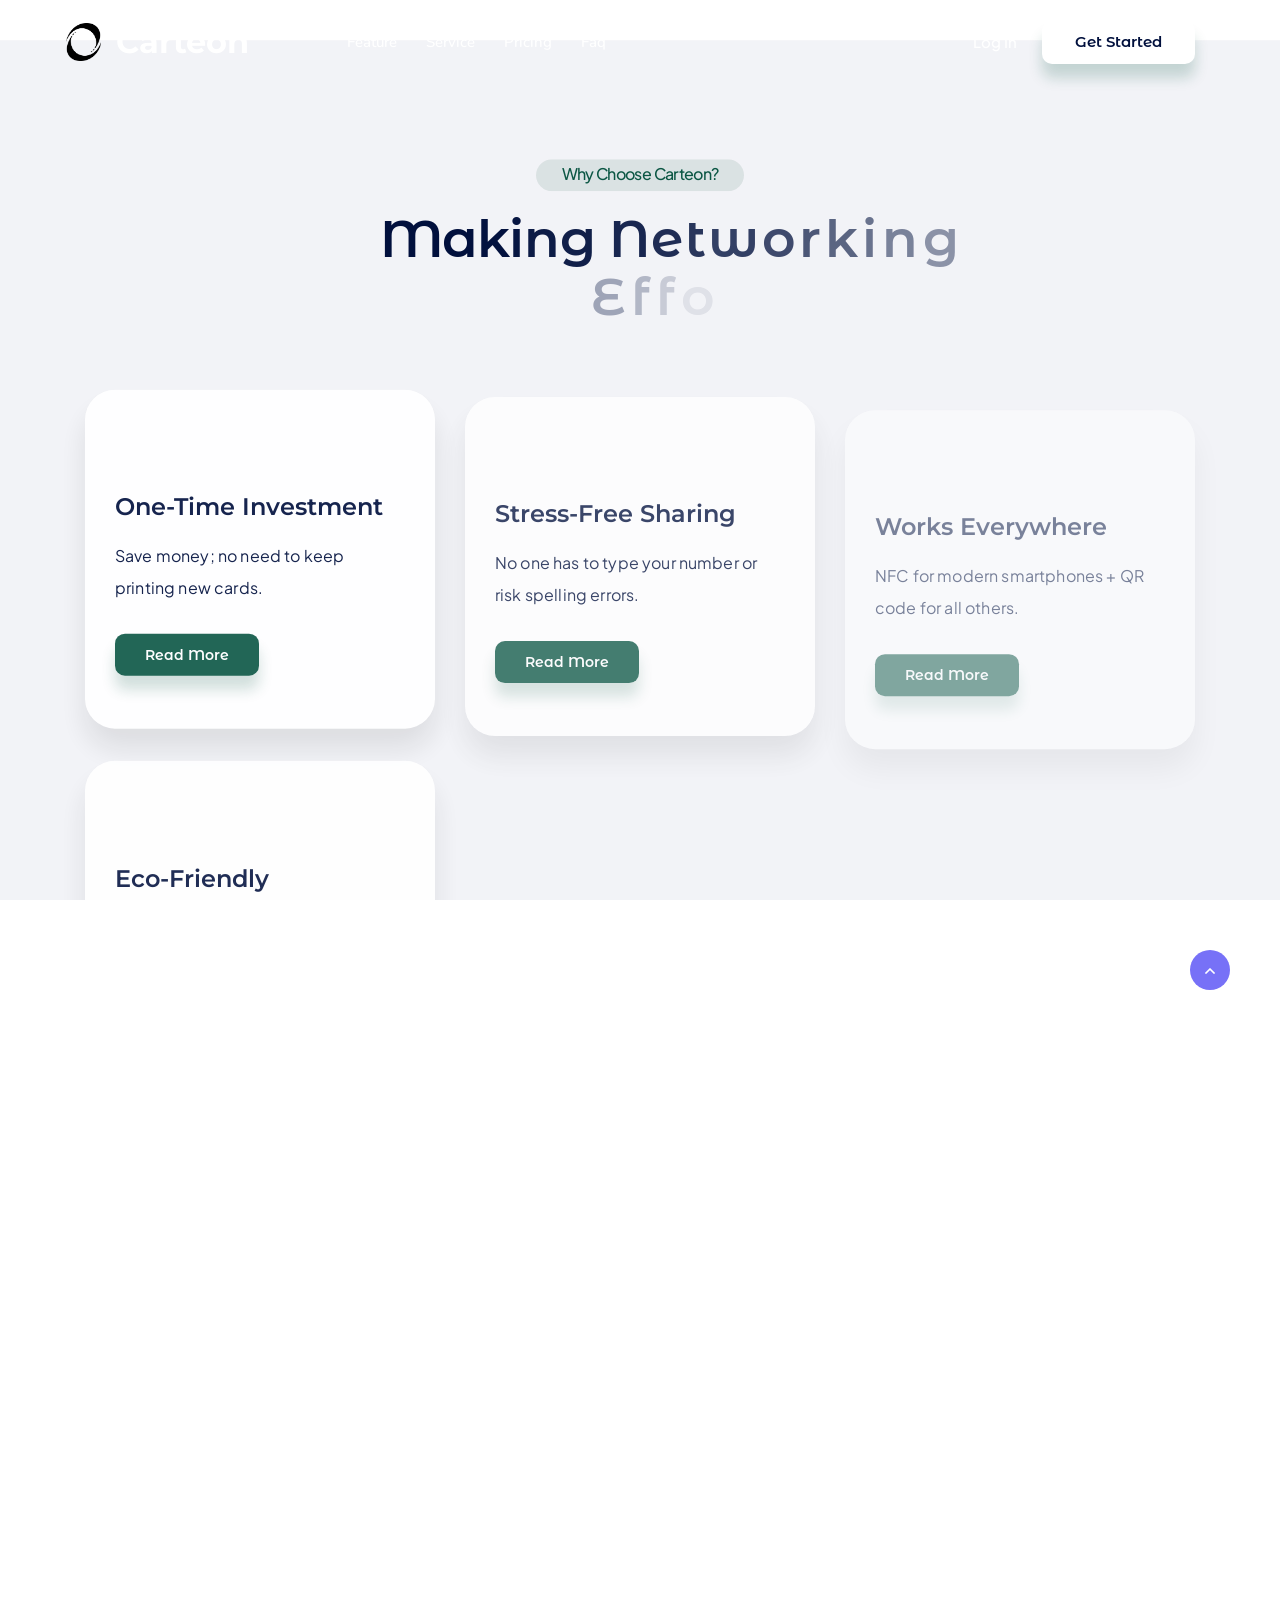
==== commit 577ca6bf: "first" ====
--- a/index.html
+++ b/index.html
@@ -1,299 +1,905 @@
-<!DOCTYPE html>
-<html lang="en">
+<!doctype html>
+<html class="no-js" lang="zxx">
+
+
+<!-- Mirrored from ordainit.com/html/Saasty/saasty/index-3-one-page.html by HTTrack Website Copier/3.x [XR&CO'2014], Sun, 21 Sep 2025 21:19:53 GMT -->
 <head>
-    <meta charset="UTF-8">
-    <meta name="viewport" content="width=device-width, initial-scale=1.0">
-    <title>Carteon Digital | Smart Business Cards</title>
-    <meta name="description" content="Connect smarter. Share instantly. Redefining networking with NFC-powered digital business cards.">
-    <link rel="preconnect" href="https://fonts.googleapis.com">
-    <link rel="preconnect" href="https://fonts.gstatic.com" crossorigin>
-    <link href="https://fonts.googleapis.com/css2?family=Inter:wght@300;400;500;600;700&display=swap" rel="stylesheet">
-    <link rel="stylesheet" href="https://cdnjs.cloudflare.com/ajax/libs/font-awesome/6.4.0/css/all.min.css">
-    <link rel="stylesheet" href="css/style.css">
+   <meta charset="utf-8">
+   <meta http-equiv="x-ua-compatible" content="ie=edge">
+   <title>Carteon - Smart Contact Sharing Solution</title>
+   <meta name="description" content="">
+   <meta name="viewport" content="width=device-width, initial-scale=1">
+
+   <!-- Place favicon.ico in the root directory -->
+   <link rel="shortcut icon" type="image/x-icon" href="assets/img/logo/favicon.png">
+
+   <!-- CSS here -->
+   <link rel="stylesheet" href="assets/css/bootstrap.min.css">
+   <link rel="stylesheet" href="assets/css/animate.css">
+   <link rel="stylesheet" href="assets/css/nice-select.css">
+   <link rel="stylesheet" href="assets/css/swiper-bundle.css">
+   <link rel="stylesheet" href="assets/css/font-awesome-pro.css">
+   <link rel="stylesheet" href="assets/css/magnific-popup.css">
+   <link rel="stylesheet" href="assets/css/spacing.css">
+   <link rel="stylesheet" href="assets/css/main.css">
+
 </head>
-<body data-theme="light">
-    <!-- Custom Cursor -->
-    <div class="cursor-dot"></div>
-    <div class="cursor-outline"></div>
-
-    <header id="page-header">
-        <div class="container">
-            <div class="logo">
-                <img src="images/logo.png" alt="Carteon Logo" class="logo-image">
-                <span class="logo-text">CARTEON</span>
-            </div>
-            <nav class="nav-menu">
-                <ul>
-                    <li><a href="#how-it-works">How It Works</a></li>
-                    <li><a href="#why-choose-us">Why Choose Us</a></li>
-                    <li><a href="#cta">Order Card</a></li>
-                </ul>
-            </nav>
-            <div class="theme-toggle">
-                <button id="theme-toggle" aria-label="Toggle theme">
-                    <span class="sun-icon">☀️</span>
-                    <span class="moon-icon">🌙</span>
-                </button>
-            </div>
-            <div class="mobile-menu-toggle">
-                <button id="mobile-menu-button" aria-label="Toggle menu">
-                    <span></span>
-                    <span></span>
-                    <span></span>
-                </button>
-            </div>
-        </div>
-        <div class="mobile-menu" id="mobile-menu">
-            <ul>
-                <li><a href="#how-it-works">How It Works</a></li>
-                <li><a href="#why-choose-us">Why Choose Us</a></li>
-                <li><a href="#cta">Order Card</a></li>
-            </ul>
-        </div>
-    </header>
-
-    <section id="hero">
-        <div class="container">
-            <div class="hero-content">
-                <h1>Connect Smarter. Share Instantly.</h1>
-                <p>With Carteon Cards, one tap is all it takes to share your details, close deals faster, and stay unforgettable.</p>
-                <div class="hero-buttons">
-                    <button class="btn primary">Order Your Card</button>
-                    <button class="btn secondary">Place a Bulk Order</button>
-                </div>
-            </div>
-            <div class="hero-visual">
-                <div class="smart-card-preview">
-                    <div class="phone-mockup">
-                        <div class="screen">
-                            <div class="card-content">
-                                <div class="profile-image">
-                                    <div class="placeholder">
-                                        <i class="fas fa-user"></i>
+
+<body>
+
+   <!-- preloader -->
+   <div id="preloader">
+      <div class="preloader">
+         <span></span>
+         <span></span>
+      </div>
+   </div>
+   <!-- preloader end  -->
+
+   <div id="magic-cursor">
+      <div id="ball"></div>
+   </div>
+
+   <!-- back-to-top-start  -->
+   <button class="scroll-top scroll-to-target" data-target="html">
+      <i class="far fa-angle-up"></i>
+   </button>
+   <!-- back-to-top-end  -->
+
+   <!-- it-offcanvus-area-start -->
+   <div class="it-offcanvas-area">
+         <div class="itoffcanvas">
+            <div class="itoffcanvas__close-btn">
+               <button class="close-btn"><i class="fal fa-times"></i></button>
+            </div>
+            <div class="itoffcanvas__logo">
+               <a href="index.html">
+                  <img src="assets/img/logo/logo-2.png" alt="">
+               </a>
+            </div>
+            <div class="itoffcanvas__text">
+               <p>Suspendisse interdum consectetur libero id. Fermentum leo vel orci porta non. Euismod viverra nibh
+                  cras pulvinar suspen.</p>
+            </div>
+            <div class="it-menu-mobile d-xl-none"></div>
+            <div class="itoffcanvas__info">
+               <h3 class="offcanva-title">Get In Touch</h3>
+               <div class="it-info-wrapper mb-20 d-flex align-items-center">
+                  <div class="itoffcanvas__info-icon">
+                     <a href="#"><i class="fal fa-envelope"></i></a>
+                  </div>
+                  <div class="itoffcanvas__info-address">
+                     <span>Email</span>
+                     <a href="maito:hello@yourmail.com">hello@yourmail.com</a>
+                  </div>
+               </div>
+               <div class="it-info-wrapper mb-20 d-flex align-items-center">
+                  <div class="itoffcanvas__info-icon">
+                     <a href="#"><i class="fal fa-phone-alt"></i></a>
+                  </div>
+                  <div class="itoffcanvas__info-address">
+                     <span>Phone</span>
+                     <a href="tel:(00)45611227890">(00) 456 1122 7890</a>
+                  </div>
+               </div>
+               <div class="it-info-wrapper mb-20 d-flex align-items-center">
+                  <div class="itoffcanvas__info-icon">
+                     <a href="#"><i class="fas fa-map-marker-alt"></i></a>
+                  </div>
+                  <div class="itoffcanvas__info-address">
+                     <span>Location</span>
+                     <a href="htits://www.google.com/maps/@37.4801311,22.8928877,3z" target="_blank">Riverside 255,
+                        San Francisco, USA </a>
+                  </div>
+               </div>
+            </div>
+         </div>
+   </div>
+   <div class="body-overlay"></div>
+   <!-- it-offcanvus-area-end -->
+
+
+   <header>
+      <!-- header-area-start -->
+      <div id="header-sticky" class="it-header-area pg-header-style p-relative dt-header-style it-header-transparent it-header-ptb">
+         <div class="container">
+            <div class="row align-items-center">
+               <div class="col-xxl-2 col-xl-2 col-6">
+                  <div class="it-header-logo">
+                     <a href="index.html"><img src="assets/img/logo/logo-2.png" alt=""><h2>Carteon</h2></a>
+                  </div>
+               </div>
+               <div class="col-xxl-7 col-xl-7 d-none d-xl-block">
+                  <div class="it-header-menu it-dropdown-menu">
+                     <nav class="it-menu-content">
+                        <ul class="it-onepage-menu">
+                           <li class="p-static has-dropdown-2">
+                              <div class="it-submenu submenu has-home-img">
+                                 <div class="it-homemenu-wrapper">
+                                    <div class="row gx-6 row-cols-1 row-cols-md-2 row-cols-lg-2 row-cols-xl-5">
+                                       <div class="col home-img">
+                                          <div class="home-img-thumb home-img-overly mb-20">
+                                             <img src="assets/img/menu/home-1.jpg" alt>
+                                             <div class="home-img-btn">
+                                                <a class="it-btn-sm" href="index.html">
+                                                   <span class="text-one">Multi Page</span>
+                                                </a>
+                                                <a class="it-btn-sm" href="index-one-page.html">
+                                                   <span class="text-one">One Page</span>
+                                                </a>
+                                             </div>
+                                          </div>
+                                          <div class="home-img-content text-center">
+                                             <h4 class="home-img-title">
+                                                <a href="index.html">Saas Landing</a>
+                                             </h4>
+                                          </div>
+                                       </div>
+                                       <div class="col home-img">
+                                          <div class="home-img-thumb home-img-overly mb-20">
+                                             <img src="assets/img/menu/home-2.jpg" alt>
+                                             <div class="home-img-btn">
+                                                <a class="it-btn-sm" href="index-2.html">
+                                                   <span class="text-one">Multi Page</span>
+                                                </a>
+                                                <a class="it-btn-sm" href="index-2-one-page.html">
+                                                   <span class="text-one">One Page</span>
+                                                </a>
+                                             </div>
+                                          </div>
+                                          <div class="home-img-content text-center">
+                                             <h4 class="home-img-title">
+                                                <a href="index-2.html">Data analytics</a>
+                                             </h4>
+                                          </div>
+                                       </div>
+                                       <div class="col home-img">
+                                          <div class="home-img-thumb home-img-overly mb-20">
+                                             <img src="assets/img/menu/home-3.jpg" alt>
+                                             <div class="home-img-btn">
+                                                <a class="it-btn-sm" href="index-3.html">
+                                                   <span class="text-one">Multi Page</span>
+                                                </a>
+                                                <a class="it-btn-sm" href="index-3-one-page.html">
+                                                   <span class="text-one">One Page</span>
+                                                </a>
+                                             </div>
+                                          </div>
+                                          <div class="home-img-content text-center">
+                                             <h4 class="home-img-title">
+                                                <a href="index-3.html">Payment Gateway</a>
+                                             </h4>
+                                          </div>
+                                       </div>
+                                       <div class="col home-img">
+                                          <div class="home-img-thumb home-img-overly mb-20">
+                                             <img src="assets/img/menu/home-4.jpg" alt>
+                                             <div class="home-img-btn">
+                                                <a class="it-btn-sm" href="index-4.html">
+                                                   <span class="text-one">Multi Page</span>
+                                                </a>
+                                                <a class="it-btn-sm" href="index-4-one-page.html">
+                                                   <span class="text-one">One Page</span>
+                                                </a>
+                                             </div>
+                                          </div>
+                                          <div class="home-img-content text-center">
+                                             <h4 class="home-img-title">
+                                                <a href="index-4.html">CRM Software</a>
+                                             </h4>
+                                          </div>
+                                       </div>
+                                       <div class="col home-img">
+                                          <div class="home-img-thumb home-img-overly mb-20">
+                                             <img src="assets/img/menu/home-5.jpg" alt>
+                                             <div class="home-img-btn">
+                                                <a class="it-btn-sm" href="index-5.html">
+                                                   <span class="text-one">Multi Page</span>
+                                                </a>
+                                                <a class="it-btn-sm" href="index-5-one-page.html">
+                                                   <span class="text-one">One Page</span>
+                                                </a>
+                                             </div>
+                                          </div>
+                                          <div class="home-img-content text-center">
+                                             <h4 class="home-img-title">
+                                                <a href="index-5.html">Security Software</a>
+                                             </h4>
+                                          </div>
+                                       </div>
+                                       <div class="col home-img">
+                                          <div class="home-img-thumb home-img-overly mb-20">
+                                             <img src="assets/img/menu/home-6.jpg" alt>
+                                             <div class="home-img-btn">
+                                                <a class="it-btn-sm" href="index-6.html">
+                                                   <span class="text-one">Multi Page</span>
+                                                </a>
+                                                <a class="it-btn-sm" href="index-6-one-page.html">
+                                                   <span class="text-one">One Page</span>
+                                                </a>
+                                             </div>
+                                          </div>
+                                          <div class="home-img-content text-center">
+                                             <h4 class="home-img-title">
+                                                <a href="index-6.html"> 
+                                                   AI Text Generator
+                                                </a>
+                                             </h4>
+                                          </div>
+                                       </div>
+                                       <div class="col home-img">
+                                          <div class="home-img-thumb home-img-overly mb-20">
+                                             <img src="assets/img/menu/home-7.jpg" alt>
+                                             <div class="home-img-btn">
+                                                <a class="it-btn-sm" href="index-7.html">
+                                                   <span class="text-one">Multi Page</span>
+                                                </a>
+                                                <a class="it-btn-sm" href="index-7-one-page.html">
+                                                   <span class="text-one">One Page</span>
+                                                </a>
+                                             </div>
+                                          </div>
+                                          <div class="home-img-content text-center">
+                                             <h4 class="home-img-title">
+                                                <a href="index-7.html">SEO Agency</a>
+                                             </h4>
+                                          </div>
+                                       </div>
+                                       <div class="col home-img">
+                                          <div class="home-img-thumb home-img-overly mb-20">
+                                             <img src="assets/img/menu/home-8.jpg" alt>
+                                             <div class="home-img-btn">
+                                                <a class="it-btn-sm" href="index-8.html">
+                                                   <span class="text-one">Multi Page</span>
+                                                </a>
+                                                <a class="it-btn-sm" href="index-8-one-page.html">
+                                                   <span class="text-one">One Page</span>
+                                                </a>
+                                             </div>
+                                          </div>
+                                          <div class="home-img-content text-center">
+                                             <h4 class="home-img-title">
+                                                <a href="index-8.html">Digital Marketing</a>
+                                             </h4>
+                                          </div>
+                                       </div>
+                                       <div class="col home-img">
+                                          <div class="home-img-thumb home-img-overly mb-20">
+                                             <img src="assets/img/menu/home-9.jpg" alt>
+                                             <div class="home-img-btn">
+                                                <a class="it-btn-sm" href="index-9.html">
+                                                   <span class="text-one">Multi Page</span>
+                                                </a>
+                                                <a class="it-btn-sm" href="index-9-one-page.html">
+                                                   <span class="text-one">One Page</span>
+                                                </a>
+                                             </div>
+                                          </div>
+                                          <div class="home-img-content text-center">
+                                             <h4 class="home-img-title">
+                                                <a href="index-9.html">AI Image Generator</a>
+                                             </h4>
+                                          </div>
+                                       </div>
+                                       <div class="col home-img">
+                                          <div class="home-img-thumb coming-soon mb-20">
+                                             <img src="assets/img/menu/home-1.jpg" alt>
+                                          </div>
+                                          <div class="home-img-content text-center">
+                                             <h4 class="home-img-title">
+                                                <a href="#">Coming Soon</a>
+                                             </h4>
+                                          </div>
+                                       </div>
                                     </div>
-                                </div>
-                                <h2>Sarah Chen</h2>
-                                <p class="title">Product Manager</p>
-                                <div class="contact-info">
-                                    <p>Sarah Chen</p>
-                                    <p>+1 (555) 123-4567</p>
-                                    <p>sarah@example.com</p>
-                                </div>
-                                <button class="btn add-contact">Add to Contacts</button>
-                            </div>
-                        </div>
-                    </div>
-                </div>
-            </div>
-        </div>
-    </section>
-
-    <section id="how-it-works">
-        <div class="container">
-            <h2>How It Works</h2>
-            <div class="steps-container">
-                <div class="step-card">
-                    <div class="step-icon">
-                        <i class="fas fa-hand-point-up"></i>
-                    </div>
-                    <h3>1. Tap</h3>
-                    <p>Hold your Carteon Card near any NFC-enabled smartphone (mainly around the camera)</p>
-                </div>
-                <div class="step-card">
-                    <div class="step-icon">
-                        <i class="fas fa-link"></i>
-                    </div>
-                    <h3>2. Connect</h3>
-                    <p>Your profile, contacts, or social links pop up instantly.</p>
-                </div>
-                <div class="step-card">
-                    <div class="step-icon">
-                        <i class="fas fa-save"></i>
-                    </div>
-                    <h3>3. Save</h3>
-                    <p>They can view your website, social media pages and store your details directly in their phone, no typing.</p>
-                </div>
-            </div>
-        </div>
-    </section>
-
-    <section id="why-choose-us">
-        <div class="container">
-            <h2>Why Choose Carteon?</h2>
-            <p>Making Networking Effortless</p>
-            <div class="features-container">
-                <div class="feature-card">
-                    <div class="feature-icon">
-                        <i class="fas fa-coins"></i>
-                    </div>
-                    <h3>One-Time Investment</h3>
-                    <p>Save money; no need to keep printing new cards.</p>
-                </div>
-                <div class="feature-card">
-                    <div class="feature-icon">
-                        <i class="fas fa-smile"></i>
-                    </div>
-                    <h3>Stress-Free Sharing</h3>
-                    <p>No one has to type your number or risk spelling errors.</p>
-                </div>
-                <div class="feature-card">
-                    <div class="feature-icon">
-                        <i class="fas fa-mobile-alt"></i>
-                    </div>
-                    <h3>Works Everywhere</h3>
-                    <p>NFC for modern smartphones + QR code for all others.</p>
-                </div>
-                <div class="feature-card">
-                    <div class="feature-icon">
-                        <i class="fas fa-seedling"></i>
-                    </div>
-                    <h3>Eco-Friendly</h3>
-                    <p>One card replaces thousands of paper cards.</p>
-                </div>
-            </div>
-        </div>
-    </section>
-
-    <section id="cta">
-        <div class="container">
-            <h2>Get Your Card Today</h2>
-            <p>Join the future of networking with Carteon Cards. One tap is all it takes to make a lasting impression.</p>
-            <div class="cta-buttons">
-                <button class="btn primary">Order Now</button>
-                <button class="btn secondary">Book Design Call</button>
-            </div>
-        </div>
-    </section>
-
-    <section id="faq">
-        <div class="container">
-            <h2>FAQs</h2>
-            <div class="faq-container">
-                <div class="faq-item">
-                    <div class="faq-question">
-                        <h3>Do Carteon Cards work with all smartphones?</h3>
-                        <span class="faq-toggle">+</span>
-                    </div>
-                    <div class="faq-answer">
-                        <p>Yes, our cards work with all NFC-enabled smartphones (Android and iPhone with NFC support) and include a QR code for universal compatibility.</p>
-                    </div>
-                </div>
-                <div class="faq-item">
-                    <div class="faq-question">
-                        <h3>Can I update my details after I get my card?</h3>
-                        <span class="faq-toggle">+</span>
-                    </div>
-                    <div class="faq-answer">
-                        <p>Absolutely! Your digital profile can be updated anytime through your Carteon dashboard without needing a new physical card.</p>
-                    </div>
-                </div>
-                <div class="faq-item">
-                    <div class="faq-question">
-                        <h3>What makes Carteon better than paper business cards?</h3>
-                        <span class="faq-toggle">+</span>
-                    </div>
-                    <div class="faq-answer">
-                        <p>Carteon cards are eco-friendly, allow instant sharing, can be updated anytime, and provide rich analytics on how often your card is shared.</p>
-                    </div>
-                </div>
-                <div class="faq-item">
-                    <div class="faq-question">
-                        <h3>How do I share my details with someone who doesn't have NFC?</h3>
-                        <span class="faq-toggle">+</span>
-                    </div>
-                    <div class="faq-answer">
-                        <p>Each Carteon card includes a QR code that anyone can scan with their smartphone camera to access your digital profile.</p>
-                    </div>
-                </div>
-                <div class="faq-item">
-                    <div class="faq-question">
-                        <h3>Do I need an app to use Carteon Cards?</h3>
-                        <span class="faq-toggle">+</span>
-                    </div>
-                    <div class="faq-answer">
-                        <p>No app required! NFC works directly with your phone's built-in functionality, and QR codes can be scanned with any camera.</p>
-                    </div>
-                </div>
-                <div class="faq-item">
-                    <div class="faq-question">
-                        <h3>Can I include more than just my phone number?</h3>
-                        <span class="faq-toggle">+</span>
-                    </div>
-                    <div class="faq-answer">
-                        <p>Yes, you can include your website, social media profiles, email, address, calendar link, and any other contact information you choose.</p>
-                    </div>
-                </div>
-                <div class="faq-item">
-                    <div class="faq-question">
-                        <h3>What if I change jobs or phone numbers?</h3>
-                        <span class="faq-toggle">+</span>
-                    </div>
-                    <div class="faq-answer">
-                        <p>Simply log into your Carteon dashboard and update your information. Your physical card stays the same, but your digital profile updates instantly.</p>
-                    </div>
-                </div>
-                <div class="faq-item">
-                    <div class="faq-question">
-                        <h3>How durable are the cards?</h3>
-                        <span class="faq-toggle">+</span>
-                    </div>
-                    <div class="faq-answer">
-                        <p>Our cards are made from premium materials including metal, PVC, and wood. They're designed to withstand daily use and last for years.</p>
-                    </div>
-                </div>
-                <div class="faq-item">
-                    <div class="faq-question">
-                        <h3>Can I order for my entire team or company?</h3>
-                        <span class="faq-toggle">+</span>
-                    </div>
-                    <div class="faq-answer">
-                        <p>Yes, we offer bulk ordering for teams and companies with custom branding options and volume discounts.</p>
-                    </div>
-                </div>
-            </div>
-        </div>
-    </section>
-
-    <footer id="page-footer">
-        <div class="container">
-            <div class="footer-content">
-                <div class="footer-logo">
-                    <img src="images/logo.png" alt="Carteon Logo" class="footer-logo-image">
-                    <h2>CARTEON</h2>
-                    <p>Luxury NFC business cards—crafted in metal, PVC (black & white), and wood—for professionals who demand elegance, innovation, and seamless connectivity.</p>
-                </div>
-                <div class="footer-links">
-                    <div class="link-column">
-                        <h4>Product</h4>
-                        <ul>
-                            <li><a href="#">Our Cards</a></li>
-                            <li><a href="#">How It Works</a></li>
-                            <li><a href="#">Pricing</a></li>
+                                 </div>
+                              </div>              
+                           </li>
+                           <li>
+                              <a href="#feature">Feature</a>                                            
+                           </li>
+                           <li>
+                              <a href="#service">Service</a>                 
+                           </li>
+                           <li>
+                              <a href="#pricing">Pricing</a>                 
+                           </li>
+                           <li>
+                              <a href="#faq">Faq</a>                 
+                           </li>
                         </ul>
-                    </div>
-                    <div class="link-column">
-                        <h4>Support</h4>
-                        <ul>
-                            <li><a href="#">FAQs</a></li>
-                            <li><a href="#">Contact / Order Now</a></li>
-                        </ul>
-                    </div>
-                    <div class="link-column">
-                        <h4>Company</h4>
-                        <ul>
-                            <li><a href="#">About Us</a></li>
-                            <li><a href="#">Privacy</a></li>
-                            <li><a href="#">Terms</a></li>
-                        </ul>
-                    </div>
-                </div>
-            </div>
-            <div class="footer-bottom">
-                <p>© 2025 Carteon. All rights reserved.</p>
-            </div>
-        </div>
-    </footer>
-
-    <script src="js/main.js"></script>
+                     </nav>
+                  </div>
+               </div>
+               <div class="col-xxl-3 col-xl-3 col-6">
+                  <div class="it-header-right-action d-flex justify-content-end align-items-center">
+                     <div class="it-header-search-box d-none d-md-block d-flex align-items-center mr-25">
+                       <a class="border-line-white" href="#">Log In</a>
+                     </div>
+                   <a href="contact-v1.html" class="pg-btn d-none d-lg-block">
+                     Get Started
+                   </a>
+                     <div class="it-header-bar d-xl-none">
+                        <button class="it-menu-bar">
+                           <span>
+                              <svg width="24" height="20" viewBox="0 0 24 20" fill="none"
+                                 xmlns="http://www.w3.org/2000/svg">
+                                 <path fill-rule="evenodd" clip-rule="evenodd"
+                                    d="M10 18.3333C10 17.4128 10.7462 16.6667 11.6667 16.6667H21.6667C22.5872 16.6667 23.3333 17.4128 23.3333 18.3333C23.3333 19.2538 22.5872 20 21.6667 20H11.6667C10.7462 20 10 19.2538 10 18.3333ZM0 1.66667C0 0.746183 0.746183 0 1.66667 0H21.6667C22.5872 0 23.3333 0.746183 23.3333 1.66667C23.3333 2.58713 22.5872 3.33333 21.6667 3.33333H1.66667C0.746183 3.33333 0 2.58713 0 1.66667ZM0 10C0 9.07953 0.746183 8.33333 1.66667 8.33333H21.6667C22.5872 8.33333 23.3333 9.07953 23.3333 10C23.3333 10.9205 22.5872 11.6667 21.6667 11.6667H1.66667C0.746183 11.6667 0 10.9205 0 10Z"
+                                    fill="currentcolor" />
+                              </svg>
+                           </span>
+                        </button>
+                     </div>
+                  </div>
+               </div>
+            </div>
+         </div>
+      </div>
+      <!-- header-area-end -->
+
+   </header>
+
+
+   <div id="smooth-wrapper">
+      <div id="smooth-content">
+
+         <main>
+
+            <!-- hero-area-start -->
+            <div class="pg-hero-area pg-hero-ptb z-index-1 p-relative section-bg" data-background="assets/img/hero/hero-bg-3-1.jpg">
+               <img class="pg-hero-shape-4" src="assets/img/hero/hero-bg-3-2.jpg" alt="">
+               <div class="container">
+                  <div class="row align-items-xl-end align-items-center">
+                     <div class="col-xl-7 col-lg-7">
+                        <div class="pg-hero-content">
+                              <span class="pg-hero-subtitle it-fade-anim" data-fade-from="top">CONNECT SMARTER WITH CARTEON</span>
+                              <h1 class="pg-hero-title mb-5 it-char-animation">Connect Smarter. Share Instantly.</h1>
+                              <p class="mb-40 it-fade-anim" data-fade-from="bottom" data-delay=".3">With Carteon Cards, one tap is all it takes to share your details, close deals faster, and stay unforgettable.</p>
+                              <div class="pg-hero-button-group d-flex flex-wrap gap-3 it-fade-anim" data-fade-from="bottom" data-delay=".5">
+                                 <a href="#" class="pg-btn green-bg">Order Your Card</a>
+                                 <a href="#" class="pg-btn black-bg">Place a Bulk Order</a>
+                              </div>
+                           </div>
+                     </div>
+                     <div class="col-xl-5 col-lg-5 it-fade-anim" data-fade-from="left" data-delay=".5" data-ease="bounce">
+                        <div class="pg-hero-thumb-box text-center text-lg-start z-index-1 p-relative">
+                           <div class="pg-hero-thumb">
+                              <img src="assets/img/mockup/phone.svg" alt="">
+                           </div>
+                           <span class="pg-hero-shape-3 d-none d-lg-block">
+                              <svg width="207" height="144" viewBox="0 0 207 144" fill="none" xmlns="http://www.w3.org/2000/svg">
+                                 <path fill-rule="evenodd" clip-rule="evenodd" d="M50.761 6.66596C57.462 5.97473 67.824 12.6849 69.4164 30.7859C69.6753 35.3424 69.7524 39.7372 69.6639 43.9738C62.2861 40.4056 55.7292 35.4838 50.7406 29.0565C45.2741 22.0135 43.7627 16.4824 44.3302 12.7551C44.8833 9.1232 47.4355 7.009 50.761 6.66596ZM49.1606 30.2828C54.5494 37.2257 61.657 42.4492 69.6031 46.1595C68.4648 78.894 57.3485 101.984 44.0237 117.191C36.3544 125.943 27.9456 132.094 20.2664 135.973C12.564 139.864 5.67156 141.433 1.03034 141.127L0.898568 143.122C6.02424 143.461 13.2836 141.741 21.1682 137.758C29.076 133.764 37.6894 127.454 45.5279 118.509C59.0625 103.062 70.2635 79.7832 71.5714 47.0406C79.7991 50.5689 88.822 52.5449 97.7101 53.1867C116.009 54.508 134.06 50.195 143.735 41.7685C150.905 35.5232 155.806 28.8745 158.558 22.7485C161.602 23.573 165.256 23.7948 169.567 23.1574C178.19 21.8825 189.481 17.1709 203.951 6.93765C203.941 6.9628 203.93 6.98804 203.92 7.01338C203.513 7.98434 203.096 9.08484 202.939 10.1757C202.763 11.4077 202.917 12.6218 203.692 13.6407C203.952 13.9873 204.448 14.0549 204.795 13.7935C205.143 13.5321 205.207 13.0461 204.947 12.6996C204.442 12.0156 204.379 11.2134 204.493 10.4016C204.634 9.4372 205.017 8.468 205.372 7.61764C205.419 7.50309 205.466 7.39021 205.512 7.27932C205.832 6.5135 206.113 5.84192 206.199 5.36166C206.274 4.93302 206.211 4.5888 206.075 4.33555C205.98 4.15858 205.681 3.88971 205.164 3.72426C204.466 3.49844 203.151 3.30567 202.298 3.18063C201.94 3.1282 201.663 3.08767 201.548 3.0616C200.741 2.88756 200.445 2.68908 200.079 2.41301C199.765 2.16874 199.402 1.89489 198.78 1.54642C198.396 1.344 197.921 1.47616 197.712 1.85676C197.504 2.23737 197.636 2.72578 198.02 2.9282C198.537 3.20809 198.847 3.4455 199.112 3.64913C199.202 3.71815 199.287 3.78329 199.373 3.84489C199.801 4.14194 200.25 4.38368 201.204 4.59723C201.415 4.643 202.361 4.82394 203.24 4.98996C188.692 15.3458 177.556 19.9545 169.274 21.179C165.33 21.7622 162.042 21.5779 159.336 20.8853C159.853 19.5423 160.263 18.2301 160.568 16.9591C161.473 13.1894 161.463 9.7266 160.496 6.89085C159.521 4.02918 157.578 1.84207 154.735 0.696958C152.67 -0.134724 150.79 0.0461687 149.323 1.08375C147.902 2.08847 147.028 3.78359 146.659 5.68057C145.922 9.47746 147.109 14.5273 150.771 18.2886C152.303 19.8629 154.252 21.1957 156.646 22.1228C154.019 27.8797 149.348 34.2274 142.421 40.2603C133.308 48.1977 115.879 52.4934 97.8541 51.1918C88.8654 50.5428 79.8088 48.5072 71.6427 44.8901C71.7629 40.3271 71.6927 35.5842 71.4123 30.6571L71.4114 30.6418L71.4101 30.6266C69.7696 11.9131 58.8196 3.82408 50.5558 4.67652C46.398 5.1054 43.0541 7.84988 42.353 12.454C41.6665 16.9626 43.5428 23.0447 49.1606 30.2828ZM152.204 16.8935C153.529 18.2546 155.251 19.4457 157.425 20.2793C157.933 18.9762 158.331 17.7101 158.623 16.4923C159.468 12.9741 159.414 9.91485 158.603 7.5362C157.801 5.18348 156.252 3.46391 153.988 2.55216C152.443 1.92989 151.299 2.13578 150.478 2.71676C149.609 3.33059 148.929 4.48578 148.623 6.06188C148.011 9.21114 148.997 13.5985 152.204 16.8935Z" fill="white" />
+                               </svg>
+                           </span>
+                       
+                        </div>
+                     </div>
+                  </div>
+               </div>            
+            </div>
+            <!-- hero-area-end -->
+
+            <!-- feature-area-start  -->
+            <div id="feature" class="pg-feature-area  pt-150 pb-130">
+               <div class="container">
+                  <div class="row align-items-center">
+                     <div class="col-xl-6">
+                        <div class="pg-feature-left">
+                           <div class="pg-section-title-box it-text-anim">
+                              <span class="pg-section-subtitle it-fade-anim" data-fade-from="top">How It Works</span>
+                              <h4 class="pg-section-title pb-15 it-char-animation">Share your details instantly <br> with a simple tap.</h4>
+                              <p class="mb-30">No typing, no stress—just seamless connections.</p>
+                              <div class="it-fade-anim" data-fade-from="top" data-delay=".5" data-ease="bounce">
+                                 <a class="pg-btn green-bg" href="about-v2.html">More Details</a>
+                              </div>
+                           </div>
+                        </div>
+                     </div>
+                     <div class="col-xl-6">
+                        <div class="pg-feature-right">
+                           <div class="row align-items-center gx-35">
+                              <div class="col-md-6 col-sm-6">
+                                 <div class="pg-feature-item mb-35 section-bg text-center it-fade-anim" data-fade-from="top" data-delay=".5" data-background="assets/img/feature/feature-bg-3-1.jpg">
+                                    <span class="pg-feature-icon"><img src="assets/img/feature/feature-3-1.png" alt=""></span>
+                                    <h4 class="pg-feature-title"><a class="border-line-white" href="service-details.html">1. Tap</a></h4>
+                                    <p>Hold your Carteon Card near any NFC-enabled smartphone (mainly around the camera)</p>
+                                 </div>
+                                 <div class="pg-feature-item section-bg text-center it-fade-anim" data-fade-from="bottom" data-delay=".5" data-background="assets/img/feature/feature-bg-3-2.jpg">
+                                    <span class="pg-feature-icon"><img src="assets/img/feature/feature-3-2.png" alt=""></span>
+                                    <h4 class="pg-feature-title"><a class="border-line-white" href="service-details.html">2. Connect</a></h4>
+                                    <p>Your profile, contacts, or social links pop up instantly.</p>
+                                 </div>
+                              </div>
+                              <div class="col-md-6 col-sm-6 it-fade-anim" data-fade-from="right" data-delay=".5">
+                                 <div class="pg-feature-item section-bg text-center" data-background="assets/img/feature/feature-bg-3-3.jpg">
+                                    <span class="pg-feature-icon"><img src="assets/img/feature/feature-3-3.png" alt=""></span>
+                                    <h4 class="pg-feature-title"><a class="border-line-white" href="service-details.html">3. Save</a></h4>
+                                    <p>They can view your website, social media pages and store your details directly in their phone, no typing.</p>
+                                 </div>
+                              </div>
+                           </div>
+                        </div>
+                     </div>
+                  </div>
+               </div>
+            </div>
+            <!-- feature-area-end  -->
+
+            <!-- service-area-start -->
+            <div id="service" class="dt-service-area p-relative z-index-1 gray-bg pg-service-style pt-120 pb-120">
+               <img class="dt-service-shape-1 d-none d-lg-block" src="assets/img/shape/service-3-1.png" alt="">
+               <div class="container">
+                  <div class="row">
+                     <div class="col-xl-12">
+                        <div class="pg-section-title-box text-center mb-60">
+                           <span class="pg-section-subtitle it-fade-anim" data-fade-from="top">Why Choose Carteon?</span>
+                           <h4 class="pg-section-title it-char-animation">Making Networking <br>
+                              Effortless</h4>
+                        </div>
+                     </div>
+                  </div>
+                  <div class="row">
+                     <div class="col-xl-4 col-lg-6 col-md-6 it-fade-anim" data-fade-from="bottom" data-delay=".3">
+                        <div class="dt-service-item mb-30">
+                           <span class="dt-service-icon mb-35 d-block"><img src="assets/img/service/service-3-1.png" alt=""></span>
+                           <div class="dt-service-content">
+                              <h4 class="dt-service-title mb-20"><a class="border-line-white" href="service-details.html">One-Time Investment</a></h4>
+                              <p class="mb-30">Save money; no need to keep printing new cards.</p>
+                              <a class="pg-btn green-bg" href="service-details.html">Read More</a>
+                           </div>
+                        </div>
+                     </div> 
+                     <div class="col-xl-4 col-lg-6 col-md-6 it-fade-anim" data-fade-from="bottom" data-delay=".5">
+                        <div class="dt-service-item mb-30">
+                           <span class="dt-service-icon mb-35 d-block"><img src="assets/img/service/service-3-2.png" alt=""></span>
+                           <div class="dt-service-content">
+                              <h4 class="dt-service-title mb-20"><a class="border-line-white" href="service-details.html">Stress-Free Sharing</a></h4>
+                              <p class="mb-30">No one has to type your number or risk spelling errors.</p>
+                              <a class="pg-btn green-bg" href="service-details.html">Read More</a>
+                           </div>
+                        </div>
+                     </div> 
+                     <div class="col-xl-4 col-lg-6 col-md-6 it-fade-anim" data-fade-from="bottom" data-delay=".7">
+                        <div class="dt-service-item mb-30">
+                           <span class="dt-service-icon mb-35 d-block"><img src="assets/img/service/service-3-3.png" alt=""></span>
+                           <div class="dt-service-content">
+                              <h4 class="dt-service-title mb-20"><a class="border-line-white" href="service-details.html">Works Everywhere</a></h4>
+                              <p class="mb-30">NFC for modern smartphones + QR code for all others.</p>
+                              <a class="pg-btn green-bg" href="service-details.html">Read More</a>
+                           </div>
+                        </div>
+                     </div> 
+                     <div class="col-xl-4 col-lg-6 col-md-6 it-fade-anim" data-fade-from="bottom" data-delay=".3">
+                        <div class="dt-service-item mb-30">
+                           <span class="dt-service-icon mb-35 d-block"><img src="assets/img/service/service-3-4.png" alt=""></span>
+                           <div class="dt-service-content">
+                              <h4 class="dt-service-title mb-20"><a class="border-line-white" href="service-details.html">Eco-Friendly</a></h4>
+                              <p class="mb-30">One card replaces thousands of paper cards.</p>
+                              <a class="pg-btn green-bg" href="service-details.html">Read More</a>
+                           </div>
+                        </div>
+                     </div> 
+                  </div>            
+               </div>
+            </div>
+            <!-- service-area-end -->
+
+            <!-- pricing-area-start -->
+            <div id="pricing" class="it-price-area pt-120 pb-90">
+               <div class="container">
+                  <div class="row">
+                     <div class="col-xl-12">
+                        <div class="pg-section-title-box text-center mb-60">
+                           <span class="pg-section-subtitle it-fade-anim" data-fade-from="top">Pricing Plan</span>
+                           <h4 class="pg-section-title it-char-animation">Choose Your Card</h4>
+                        </div>
+                     </div>
+                  </div>
+                  <div class="row">
+                     <div class="col-xl-4 col-lg-4 col-md-6 it-fade-anim" data-fade-from="bottom" data-delay=".3">
+                        <div class="it-price-item text-center mb-30">
+                           <div class="it-price-head">
+                              <h4 class="it-price-title">PVC Classic</h4>
+                              <span class="it-price-value">₦8,500</span>
+                              <p>(one-time payment)</p>
+                           </div>
+                           <div class="it-price-item-list">
+                              <ul>
+                                 <li><span><i class="fas fa-check"></i> Premium PVC Material</span></li>
+                                 <li><span><i class="fas fa-check"></i> NFC Chip Technology</span></li>
+                                 <li><span><i class="fas fa-check"></i> QR Code Backup</span></li>
+                                 <li><span><i class="fas fa-check"></i> Digital Profile</span></li>
+                              </ul>
+                           </div>
+                           <div class="it-price-button mt-30">
+                              <a class="it-btn" href="#">Select Card</a>
+                           </div>
+                        </div>
+                     </div>
+                     <div class="col-xl-4 col-lg-4 col-md-6 it-fade-anim" data-fade-from="bottom" data-delay=".5">
+                        <div class="it-price-item text-center mb-30 active">
+                           <div class="it-price-head">
+                              <h4 class="it-price-title">Metal Elite</h4>
+                              <span class="it-price-value">₦12,000</span>
+                              <p>(one-time payment)</p>
+                           </div>
+                           <div class="it-price-item-list">
+                              <ul>
+                                 <li><span><i class="fas fa-check"></i> Premium Metal Finish</span></li>
+                                 <li><span><i class="fas fa-check"></i> Advanced NFC Chip</span></li>
+                                 <li><span><i class="fas fa-check"></i> QR Code Backup</span></li>
+                                 <li><span><i class="fas fa-check"></i> Digital Profile</span></li>
+                                 <li><span><i class="fas fa-check"></i> Lifetime Warranty</span></li>
+                              </ul>
+                           </div>
+                           <div class="it-price-button mt-30">
+                              <a class="it-btn" href="#">Select Card</a>
+                           </div>
+                        </div>
+                     </div>
+                     <div class="col-xl-4 col-lg-4 col-md-6 it-fade-anim" data-fade-from="bottom" data-delay=".7">
+                        <div class="it-price-item text-center mb-30">
+                           <div class="it-price-head">
+                              <h4 class="it-price-title">Wood Craft</h4>
+                              <span class="it-price-value">₦10,500</span>
+                              <p>(one-time payment)</p>
+                           </div>
+                           <div class="it-price-item-list">
+                              <ul>
+                                 <li><span><i class="fas fa-check"></i> Natural Wood Finish</span></li>
+                                 <li><span><i class="fas fa-check"></i> NFC Chip Technology</span></li>
+                                 <li><span><i class="fas fa-check"></i> QR Code Backup</span></li>
+                                 <li><span><i class="fas fa-check"></i> Digital Profile</span></li>
+                                 <li><span><i class="fas fa-check"></i> Eco-Friendly</span></li>
+                              </ul>
+                           </div>
+                           <div class="it-price-button mt-30">
+                              <a class="it-btn" href="#">Select Card</a>
+                           </div>
+                        </div>
+                     </div>
+                  </div>
+               </div>
+            </div>
+            <!-- pricing-area-end -->
+
+            <!-- faq-area-start -->
+            <div id="faq" class="pg-faq-area pt-150 pb-150">
+               <div class="container">
+                  <div class="row">
+                     <div class="col-xl-5 col-lg-5">
+                        <div class="pg-section-title-box it-text-anim">
+                           <h4 class="pg-section-title pb-15 it-char-animation">Frequently asked <br> questions.</h4>
+                           <p class="mb-35">Find answers to common questions about Carteon Cards.</p>
+                              <div class="it-fade-anim" data-fade-from="top" data-delay=".3" data-ease="bounce">
+                                 <img src="assets/img/faq/faq-3-1.png" alt="">   
+                              </div>
+                        </div>
+                     </div>
+                     <div class="col-xl-7 col-lg-7">
+                        <div class="pg-faq-wrap">
+                           <div class="pg-custom-accordion">
+                              <div class="accordion" id="accordionExample">
+                                 <div class="accordion-items">
+                                    <h2 class="accordion-header" id="headingOne">
+                                       <button class="accordion-buttons" type="button" data-bs-toggle="collapse"
+                                          data-bs-target="#collapseOne" aria-expanded="true" aria-controls="collapseOne">
+                                          Do CARTEON Cards work with all smartphones?
+                                       </button>
+                                    </h2>
+                                    <div id="collapseOne" class="accordion-collapse collapse show"
+                                       aria-labelledby="headingOne" data-bs-parent="#accordionExample">
+                                       <div class="accordion-body d-flex align-items-center">
+                                          <p class="mb-0">
+                                             Yes. They work with all NFC-enabled smartphones, and each card also comes with a QR code at the back so anyone can connect with you, even if their phone doesn't support NFC.
+                                          </p>                                      
+                                       </div>
+                                    </div>
+                                 </div>
+                                 <div class="accordion-items">
+                                    <h2 class="accordion-header" id="headingTwo">
+                                       <button class="accordion-buttons collapsed" type="button" data-bs-toggle="collapse"
+                                          data-bs-target="#collapseTwo" aria-expanded="false" aria-controls="collapseTwo">
+                                          Can I update my details after I get my card?
+                                       </button>
+                                    </h2>
+                                    <div id="collapseTwo" class="accordion-collapse collapse" aria-labelledby="headingTwo"
+                                       data-bs-parent="#accordionExample">
+                                       <div class="accordion-body d-flex align-items-center">
+                                          <p class="mb-0">
+                                             Absolutely! You can edit your profile anytime without reprinting.
+                                          </p>                                      
+                                       </div>
+                                    </div>
+                                 </div>
+                                 <div class="accordion-items">
+                                    <h2 class="accordion-header" id="headingThree">
+                                       <button class="accordion-buttons collapsed" type="button" data-bs-toggle="collapse"
+                                          data-bs-target="#collapseThree" aria-expanded="false" aria-controls="collapseThree">
+                                          What makes CARTEON better than paper business cards?
+                                       </button>
+                                    </h2>
+                                    <div id="collapseThree" class="accordion-collapse collapse" aria-labelledby="headingThree"
+                                       data-bs-parent="#accordionExample">
+                                       <div class="accordion-body d-flex align-items-center">
+                                          <p class="mb-0">
+                                             Paper cards get lost, forgotten, or require manual typing to save contacts. With Carteon, your info is saved instantly into their phone, ensuring you're never forgotten.
+                                          </p>                                      
+                                       </div>
+                                    </div>
+                                 </div>
+                                 <div class="accordion-items">
+                                    <h2 class="accordion-header" id="headingThree3">
+                                       <button class="accordion-buttons collapsed" type="button" data-bs-toggle="collapse"
+                                          data-bs-target="#collapseThree3" aria-expanded="false" aria-controls="collapseThree3">
+                                          How do I share my details with someone who doesn't have NFC?
+                                       </button>
+                                    </h2>
+                                    <div id="collapseThree3" class="accordion-collapse collapse" aria-labelledby="headingThree3"
+                                       data-bs-parent="#accordionExample">
+                                       <div class="accordion-body d-flex align-items-center">
+                                          <p class="mb-0">
+                                             Every Carteon Card has a QR code at the back. They can simply scan it with their camera and instantly access your profile.
+                                          </p>                                      
+                                       </div>
+                                    </div>
+                                 </div>
+                                 <div class="accordion-items">
+                                    <h2 class="accordion-header" id="headingThree4">
+                                       <button class="accordion-buttons collapsed" type="button" data-bs-toggle="collapse"
+                                          data-bs-target="#collapseThree4" aria-expanded="false" aria-controls="collapseThree4">
+                                          Do I need an app to use CARTEON Cards?
+                                       </button>
+                                    </h2>
+                                    <div id="collapseThree4" class="accordion-collapse collapse" aria-labelledby="headingThree4"
+                                       data-bs-parent="#accordionExample">
+                                       <div class="accordion-body d-flex align-items-center">
+                                          <p class="mb-0">
+                                             No app is required. Just tap or scan, and your profile opens instantly on their phone browser.
+                                          </p>                                      
+                                       </div>
+                                    </div>
+                                 </div>
+                                 <div class="accordion-items">
+                                    <h2 class="accordion-header" id="headingThree5">
+                                       <button class="accordion-buttons collapsed" type="button" data-bs-toggle="collapse"
+                                          data-bs-target="#collapseThree5" aria-expanded="false" aria-controls="collapseThree5">
+                                          Can I include more than just my phone number?
+                                       </button>
+                                    </h2>
+                                    <div id="collapseThree5" class="accordion-collapse collapse" aria-labelledby="headingThree5"
+                                       data-bs-parent="#accordionExample">
+                                       <div class="accordion-body d-flex align-items-center">
+                                          <p class="mb-0">
+                                             Yes! You can add your phone number, email, WhatsApp, Instagram, LinkedIn, website, portfolio, or even payment links.
+                                          </p>                                      
+                                       </div>
+                                    </div>
+                                 </div>
+                                 <div class="accordion-items">
+                                    <h2 class="accordion-header" id="headingThree6">
+                                       <button class="accordion-buttons collapsed" type="button" data-bs-toggle="collapse"
+                                          data-bs-target="#collapseThree6" aria-expanded="false" aria-controls="collapseThree6">
+                                          What if I change jobs or phone numbers?
+                                       </button>
+                                    </h2>
+                                    <div id="collapseThree6" class="accordion-collapse collapse" aria-labelledby="headingThree6"
+                                       data-bs-parent="#accordionExample">
+                                       <div class="accordion-body d-flex align-items-center">
+                                          <p class="mb-0">
+                                             No problem. You can update your details anytime from your profile dashboard, and it syncs automatically.
+                                          </p>                                      
+                                       </div>
+                                    </div>
+                                 </div>
+                                 <div class="accordion-items">
+                                    <h2 class="accordion-header" id="headingThree7">
+                                       <button class="accordion-buttons collapsed" type="button" data-bs-toggle="collapse"
+                                          data-bs-target="#collapseThree7" aria-expanded="false" aria-controls="collapseThree7">
+                                          How durable are the cards?
+                                       </button>
+                                    </h2>
+                                    <div id="collapseThree7" class="accordion-collapse collapse" aria-labelledby="headingThree7"
+                                       data-bs-parent="#accordionExample">
+                                       <div class="accordion-body d-flex align-items-center">
+                                          <p class="mb-0">
+                                             Very durable. Our metal cards are scratch-resistant and long-lasting, PVC cards are strong and flexible, and wooden cards are polished and reinforced.
+                                          </p>                                      
+                                       </div>
+                                    </div>
+                                 </div>
+                                 <div class="accordion-items">
+                                    <h2 class="accordion-header" id="headingThree8">
+                                       <button class="accordion-buttons collapsed" type="button" data-bs-toggle="collapse"
+                                          data-bs-target="#collapseThree8" aria-expanded="false" aria-controls="collapseThree8">
+                                          Can I order for my entire team or company?
+                                       </button>
+                                    </h2>
+                                    <div id="collapseThree8" class="accordion-collapse collapse" aria-labelledby="headingThree8"
+                                       data-bs-parent="#accordionExample">
+                                       <div class="accordion-body d-flex align-items-center">
+                                          <p class="mb-0">
+                                             Yes! We offer bulk orders and corporate packages with branded designs for companies, startups, and events.
+                                          </p>                                      
+                                       </div>
+                                    </div>
+                                 </div>
+                              </div>
+                           </div>
+                        </div>
+                     </div>
+                  </div>
+               </div>
+            </div>
+            <!-- faq-area-end -->
+
+            <!-- cta-area-start -->
+            <div class="pg-cta-area">
+               <div class="container">
+                  <div class="row">
+                     <div class="col-12">
+                        <div class="pg-cta-wrap p-relative z-index-3 fix">
+                           <img class="pg-cta-shape-1" src="assets/img/cta/cta-3-1.jpg" alt="">
+                           <img class="pg-cta-shape-2" src="assets/img/shape/cta-3-1.png" alt="">
+                           <div class="pg-section-title-box text-center it-text-anim">
+                              <h4 class="pg-section-title pb-15 it-char-animation">Get Your Card Today</h4>
+                              <p class="mb-20">Join the future of networking with Carteon Cards. One tap is all it takes to make a lasting impression.</p>
+                              <div class="it-fade-anim" data-fade-from="top" data-delay=".3" data-ease="bounce">
+                                 <a class="pg-btn black-bg mr-20" href="contact-v1.html">Order Now</a>   
+                                 <a class="pg-btn green-bg" href="contact-v1.html">Book Design Call</a>   
+                              </div>
+                           </div>
+                        </div>
+                     </div>
+                  </div>
+               </div>
+            </div>
+            <!-- cta-area-end -->
+
+         </main>
+         
+         <footer>
+            <!-- footer-area-start -->
+            <div class="dt-footer-bg pg-footer-wrap section-bg z-index-1" data-background="assets/img/footer/bg-3-1.png">
+               <div class="it-footer-area mb-65">
+                  <div class="container">
+                     <div class="row">
+                        <div class="col-xl-3 col-lg-3 col-md-6 col-sm-6 mb-50">
+                        <div class="it-footer-widget pg-footer-col-3-1">
+                           <div class="it-footer-widget-logo mb-25">
+                     <a href="index.html"><img src="assets/img/logo/logo-2.png" alt=""><h2>Carteon</h2></a>
+                           </div>
+                           <div class="it-footer-widget-text">
+                             <p>1811 Silverside Rd, Wilmington, <br>
+                              DE 19810, USA</p> 
+                           </div>
+                           <div class="it-footer-widget-tel-box d-flex align-items-center mb-15">
+                              <div class="it-footer-widget-tel-icon">
+                                 <span>
+                                    <i class="fa-light fa-phone-volume"></i>
+                                 </span>
+                              </div>
+                              <div class="it-footer-widget-tel-text">
+                                 <a class="border-line-white" href="tel:+8903014155058">(+890)301-415-5058</a>
+                              </div>
+                           </div>
+                           <div class="it-footer-widget-tel-box d-flex align-items-center mb-15">
+                              <div class="it-footer-widget-tel-icon">
+                                 <span>
+                                    <i class="fa-light fa-envelope"></i>
+                                 </span>
+                              </div>
+                              <div class="it-footer-widget-tel-text">
+                                 <a class="border-line-white" href="mailto:Saasty@gmail.com">Saasty@gmail.com</a>
+                              </div>
+                           </div>
+                           <div class="it-footer-widget-tel-box d-flex align-items-center">
+                              <div class="it-footer-widget-tel-icon">
+                                 <span>
+                                    <i class="fa-light fa-map"></i>
+                                 </span>
+                              </div>
+                              <div class="it-footer-widget-tel-text">
+                                 <a class="border-line-white" target="_blank" href="https://www.google.com/maps/dir///@24.4503253,17.1644279,4.17z?entry=ttu&amp;g_ep=EgoyMDI0MTAwOS4wIKXMDSoASAFQAw%3D%3D">569 569 Cost AvenueSilver Spring <br>
+                                    MD 20910.New york</a>
+                              </div>
+                           </div>                         
+                        </div>
+                     </div>
+                        <div class="col-xl-3 col-lg-3 col-md-6 col-sm-6 mb-50">
+                           <div class="it-footer-widget pg-footer-col-3-2">
+                              <h4 class="it-footer-widget-title">Solutions</h4>
+                              <div class="it-footer-widget-menu">
+                                 <ul>
+                                    <li><a href="#" class="border-line-white">Payments</a></li>
+                                    <li><a href="#" class="border-line-white">Advances</a></li>
+                                    <li><a href="#" class="border-line-white">Online Checkout</a></li>
+                                    <li><a href="#" class="border-line-white">Dashboard</a></li>
+                                    <li><a href="#" class="border-line-white">Get Started</a></li>
+                                 </ul>
+                              </div>                 
+                           </div>
+                        </div>
+                        <div class="col-xl-3 col-lg-3 col-md-6 col-sm-6 mb-50">
+                           <div class="it-footer-widget pg-footer-col-3-3">
+                              <h4 class="it-footer-widget-title">Other Pages</h4>
+                              <div class="it-footer-widget-menu">
+                                 <ul>
+                                    <li><a href="#" class="border-line-white">About</a></li>
+                                    <li><a href="#" class="border-line-white">Services</a></li>
+                                    <li><a href="#" class="border-line-white">How It Works</a></li>
+                                    <li><a href="#" class="border-line-white">Pricing Plan</a></li>
+                                    <li><a href="#" class="border-line-white">Blog</a></li>
+                                    <li><a href="#" class="border-line-white">Contact</a></li>
+                                 </ul>
+                              </div>
+                           </div>
+                        </div>
+                        <div class="col-xl-3 col-lg-3 col-md-6 col-sm-6 mb-50">
+                           <div class="it-footer-widget pg-footer-col-3-4 d-flex justify-content-end">
+                              <div class="d-inline-block">
+                                 <h4 class="it-footer-widget-title">Download App</h4>
+                                 <div class="pg-footer-app">
+                                    <img class="mb-20" src="assets/img/footer/icon-3-1.png" alt="">
+                                    <img src="assets/img/footer/icon-3-2.png" alt="">
+                                 </div>
+                              </div>
+                           </div>
+                        </div>
+                     </div>
+                  </div>
+               </div>
+               <div class="it-copyright-area pg-copyright-wrap">
+                  <div class="container">
+                     <div class="row align-items-center">
+                        <div class="col-lg-6 col-md-7">
+                           <div class="it-copyright-left text-center text-md-start">
+                              <p class="mb-0">© 2025 <a href="#">SaaSty</a> All Rights Reserved, Created by <a href="#">Ordianit.</a></p>
+                           </div>
+                        </div>
+                        <div class="col-lg-6 col-md-5">
+                           <div class="it-copyright-right text-center text-md-end">
+                           <div class="it-copyright-social">
+                              <span>Social media</span>
+                              <a href="#"><i class="fa-brands fa-facebook-f"></i></a>
+                              <a href="#"><i class="fa-brands fa-twitter"></i></a>
+                              <a href="#"><i class="fa-brands fa-instagram"></i></a>
+                              <a href="#"><i class="fa-brands fa-youtube"></i></a>
+                           </div>
+                           </div>
+                        </div>
+                     </div>
+                  </div>
+               </div>
+   
+            </div>
+            <!-- footer-area-end -->
+         </footer>
+
+      </div>
+   </div>
+
+   <!-- JS here -->
+   <script src="assets/js/jquery.js"></script>
+   <script src="assets/js/bootstrap.bundle.min.js"></script>
+   <script src="assets/js/ordain-it.js"></script>
+   <script src="assets/js/three.js"></script>
+   <script src="assets/js/hover-img-effect.js"></script>
+   <script src="assets/js/magnific-popup.js"></script>
+   <script src="assets/js/purecounter.js"></script>
+   <script src="assets/js/nice-select.js"></script>
+   <script src="assets/js/swiper-bundle.js"></script>
+   <script src="assets/js/isotope-pkgd.js"></script>
+   <script src="assets/js/imagesloaded-pkgd.js"></script>
+   <script src="assets/js/ajax-form.js"></script>
+   <script src="assets/js/slider.js"></script>
+   <script src="assets/js/cursor.js"></script>
+   <script src="assets/js/main.js"></script>
+
+
 </body>
+
+
+<!-- Mirrored from ordainit.com/html/Saasty/saasty/index-3-one-page.html by HTTrack Website Copier/3.x [XR&CO'2014], Sun, 21 Sep 2025 21:19:54 GMT -->
 </html>
--- a/assets/css/nice-select.css
+++ b/assets/css/nice-select.css
@@ -0,0 +1,199 @@
+
+
+.it-contact-select .nice-select {
+	-webkit-tap-highlight-color: transparent;
+	border-radius: 5px;
+	box-sizing: border-box;
+	clear: both;
+	cursor: pointer;
+	display: block;
+	float: left;
+	font-family: inherit;
+	text-transform: capitalize;
+	height: 70px;
+	line-height: 70px;
+	border-radius: 5px;
+	outline: none;
+	padding-left: 30px;
+	padding-right: 30px;
+	position: relative;
+	text-align: left !important;
+	-webkit-transition: all 0.2s ease-in-out;
+	transition: all 0.2s ease-in-out;
+	-webkit-user-select: none;
+	-moz-user-select: none;
+	-ms-user-select: none;
+	user-select: none;
+	white-space: nowrap;
+	width: 100%;
+	background-color: var(--it-common-white);
+	border: 1px solid rgba(1, 16, 61, 0.1);
+}
+
+.it-contact-select .nice-select span{
+	font-weight: 400;
+	font-size: 16px;
+	line-height: 14px;
+	color: var(--it-text-body);
+}
+
+
+.nice-select:active,
+.nice-select.open,
+.nice-select:focus {
+	border-color: var(--it-theme-1);
+}
+
+.nice-select:after {
+	border-bottom: 2px solid #999;
+	border-right: 2px solid #999;
+	content: '';
+	display: block;
+	height: 7px;
+	margin-top: -4px;
+	pointer-events: none;
+	position: absolute;
+	right: 31px;
+	top: 55%;
+	-webkit-transform-origin: 66% 66%;
+	-ms-transform-origin: 66% 66%;
+	transform-origin: 66% 66%;
+	-webkit-transform: rotate(45deg);
+	-ms-transform: rotate(45deg);
+	transform: rotate(45deg);
+	-webkit-transition: all 0.15s ease-in-out;
+	transition: all 0.15s ease-in-out;
+	width: 7px;
+}
+
+.nice-select.open:after {
+	-webkit-transform: rotate(-135deg);
+	-ms-transform: rotate(-135deg);
+	transform: rotate(-135deg);
+}
+
+.nice-select.open .list {
+	opacity: 1;
+	pointer-events: auto;
+	-webkit-transform: scale(1) translateY(0);
+	-ms-transform: scale(1) translateY(0);
+	transform: scale(1) translateY(0);
+}
+
+.nice-select.disabled {
+	border-color: #ededed;
+	color: #999;
+	pointer-events: none;
+}
+
+.nice-select.disabled:after {
+	border-color: #cccccc;
+}
+
+.nice-select.wide {
+	width: 100%;
+}
+
+.nice-select.wide .list {
+	left: 0 !important;
+	right: 0 !important;
+}
+
+.nice-select.right {
+	float: right;
+}
+
+.nice-select.right .list {
+	left: auto;
+	right: 0;
+}
+
+.nice-select.small {
+	font-size: 12px;
+	height: 36px;
+	line-height: 34px;
+}
+
+.nice-select.small:after {
+	height: 4px;
+	width: 4px;
+}
+
+.nice-select.small .option {
+	line-height: 34px;
+	min-height: 34px;
+}
+
+.nice-select .list {
+	box-sizing: border-box;
+	margin-top: 4px;
+	opacity: 0;
+	overflow: hidden;
+	padding: 0;
+	pointer-events: none;
+	position: absolute;
+	top: 108%;
+	left: 0;
+	-webkit-transform-origin: 50% 0;
+	-ms-transform-origin: 50% 0;
+	transform-origin: 50% 0;
+	-webkit-transform: scale(0.75) translateY(-21px);
+	-ms-transform: scale(0.75) translateY(-21px);
+	transform: scale(0.75) translateY(-21px);
+	-webkit-transition: all 0.2s cubic-bezier(0.5, 0, 0, 1.25), opacity 0.15s ease-out;
+	transition: all 0.2s cubic-bezier(0.5, 0, 0, 1.25), opacity 0.15s ease-out;
+	z-index: 9;
+	width: 95%;
+	right: 0;
+	text-align: center;
+	margin: 0 auto;
+	background-color: #fff;
+	border-radius: 5px;
+	box-shadow: 0px 1px 1px rgba(12, 40, 133, 0.2);
+	border: 1px solid var(--it-theme-1);
+}
+
+
+.nice-select .option {
+	cursor: pointer;
+	font-weight: 400;
+	line-height: 40px;
+	list-style: none;
+	min-height: 40px;
+	outline: none;
+	padding-left: 18px;
+	padding-right: 29px;
+	text-align: left;
+	-webkit-transition: all 0.2s;
+	transition: all 0.2s;
+	color: #222;
+}
+
+
+
+.nice-select .option.selected {
+	font-weight: bold;
+}
+
+.nice-select .option.disabled {
+	background-color: transparent;
+	color: #999;
+	cursor: default;
+}
+
+.no-csspointerevents .nice-select .list {
+	display: none;
+}
+
+.no-csspointerevents .nice-select.open .list {
+	display: block;
+}
+
+select {
+	width: 100%;
+	height: 60px;
+	padding: 0 25px;
+}
+
+
+
--- a/assets/css/spacing.css
+++ b/assets/css/spacing.css
@@ -0,0 +1,960 @@
+.mt-5{
+    margin-top:5px !important
+}
+.mt-10{
+    margin-top:10px
+}
+.mt-15{
+    margin-top:15px
+}
+.mt-20{
+    margin-top:20px
+}
+.mt-25{
+    margin-top:25px
+}
+.mt-30{
+    margin-top:30px
+}
+.mt-35{
+    margin-top:35px
+}
+.mt-40{
+    margin-top:40px
+}
+.mt-45{
+    margin-top:45px
+}
+.mt-50{
+    margin-top:50px
+}
+.mt-55{
+    margin-top:55px
+}
+.mt-60{
+    margin-top:60px
+}
+.mt-65{
+    margin-top:65px
+}
+.mt-70{
+    margin-top:70px
+}
+.mt-75{
+    margin-top:75px
+}
+.mt-80{
+    margin-top:80px
+}
+.mt-85{
+    margin-top:85px
+}
+.mt-90{
+    margin-top:90px
+}
+.mt-95{
+    margin-top:95px
+}
+.mt-100{
+    margin-top:100px
+}
+.mt-105{
+    margin-top:105px
+}
+.mt-110{
+    margin-top:110px
+}
+.mt-115{
+    margin-top:115px
+}
+.mt-120{
+    margin-top:120px
+}
+.mt-125{
+    margin-top:125px
+}
+.mt-130{
+    margin-top:130px
+}
+.mt-135{
+    margin-top:135px
+}
+.mt-140{
+    margin-top:140px
+}
+.mt-145{
+    margin-top:145px
+}
+.mt-150{
+    margin-top:150px
+}
+.mt-155{
+    margin-top:155px
+}
+.mt-160{
+    margin-top:160px
+}
+.mt-165{
+    margin-top:165px
+}
+.mt-170{
+    margin-top:170px
+}
+.mt-175{
+    margin-top:175px
+}
+.mt-180{
+    margin-top:180px
+}
+.mt-185{
+    margin-top:185px
+}
+.mt-190{
+    margin-top:190px
+}
+.mt-195{
+    margin-top:195px
+}
+.mt-200{
+    margin-top:200px
+}
+.mb-5{
+    margin-bottom:5px !important
+}
+.mb-10{
+    margin-bottom:10px
+}
+.mb-15{
+    margin-bottom:15px
+}
+.mb-20{
+    margin-bottom:20px
+}
+.mb-25{
+    margin-bottom:25px
+}
+.mb-30{
+    margin-bottom:30px
+}
+.mb-35{
+    margin-bottom:35px
+}
+.mb-40{
+    margin-bottom:40px
+}
+.mb-45{
+    margin-bottom:45px
+}
+.mb-50{
+    margin-bottom:50px
+}
+.mb-55{
+    margin-bottom:55px
+}
+.mb-60{
+    margin-bottom:60px
+}
+.mb-65{
+    margin-bottom:65px
+}
+.mb-70{
+    margin-bottom:70px
+}
+.mb-75{
+    margin-bottom:75px
+}
+.mb-80{
+    margin-bottom:80px
+}
+.mb-85{
+    margin-bottom:85px
+}
+.mb-90{
+    margin-bottom:90px
+}
+.mb-95{
+    margin-bottom:95px
+}
+.mb-100{
+    margin-bottom:100px
+}
+.mb-105{
+    margin-bottom:105px
+}
+.mb-110{
+    margin-bottom:110px
+}
+.mb-115{
+    margin-bottom:115px
+}
+.mb-120{
+    margin-bottom:120px
+}
+.mb-125{
+    margin-bottom:125px
+}
+.mb-130{
+    margin-bottom:130px
+}
+.mb-135{
+    margin-bottom:135px
+}
+.mb-140{
+    margin-bottom:140px
+}
+.mb-145{
+    margin-bottom:145px
+}
+.mb-150{
+    margin-bottom:150px
+}
+.mb-155{
+    margin-bottom:155px
+}
+.mb-160{
+    margin-bottom:160px
+}
+.mb-165{
+    margin-bottom:165px
+}
+.mb-170{
+    margin-bottom:170px
+}
+.mb-175{
+    margin-bottom:175px
+}
+.mb-180{
+    margin-bottom:180px
+}
+.mb-185{
+    margin-bottom:185px
+}
+.mb-190{
+    margin-bottom:190px
+}
+.mb-195{
+    margin-bottom:195px
+}
+.mb-200{
+    margin-bottom:200px
+}
+.ml-5{
+    margin-left:5px
+}
+.ml-10{
+    margin-left:10px
+}
+.ml-15{
+    margin-left:15px
+}
+.ml-20{
+    margin-left:20px
+}
+.ml-25{
+    margin-left:25px
+}
+.ml-30{
+    margin-left:30px
+}
+.ml-35{
+    margin-left:35px
+}
+.ml-40{
+    margin-left:40px
+}
+.ml-45{
+    margin-left:45px
+}
+.ml-50{
+    margin-left:50px
+}
+.ml-55{
+    margin-left:55px
+}
+.ml-60{
+    margin-left:60px
+}
+.ml-65{
+    margin-left:65px
+}
+.ml-70{
+    margin-left:70px
+}
+.ml-75{
+    margin-left:75px
+}
+.ml-80{
+    margin-left:80px
+}
+.ml-85{
+    margin-left:85px
+}
+.ml-90{
+    margin-left:90px
+}
+.ml-95{
+    margin-left:95px
+}
+.ml-100{
+    margin-left:100px
+}
+.ml-105{
+    margin-left:105px
+}
+.ml-110{
+    margin-left:110px
+}
+.ml-115{
+    margin-left:115px
+}
+.ml-120{
+    margin-left:120px
+}
+.ml-125{
+    margin-left:125px
+}
+.ml-130{
+    margin-left:130px
+}
+.ml-135{
+    margin-left:135px
+}
+.ml-140{
+    margin-left:140px
+}
+.ml-145{
+    margin-left:145px
+}
+.ml-150{
+    margin-left:150px
+}
+.ml-155{
+    margin-left:155px
+}
+.ml-160{
+    margin-left:160px
+}
+.ml-165{
+    margin-left:165px
+}
+.ml-170{
+    margin-left:170px
+}
+.ml-175{
+    margin-left:175px
+}
+.ml-180{
+    margin-left:180px
+}
+.ml-185{
+    margin-left:185px
+}
+.ml-190{
+    margin-left:190px
+}
+.ml-195{
+    margin-left:195px
+}
+.ml-200{
+    margin-left:200px
+}
+.mr-5{
+    margin-right:5px
+}
+.mr-10{
+    margin-right:10px
+}
+.mr-15{
+    margin-right:15px
+}
+.mr-20{
+    margin-right:20px
+}
+.mr-25{
+    margin-right:25px
+}
+.mr-30{
+    margin-right:30px
+}
+.mr-35{
+    margin-right:35px
+}
+.mr-40{
+    margin-right:40px
+}
+.mr-45{
+    margin-right:45px
+}
+.mr-50{
+    margin-right:50px
+}
+.mr-55{
+    margin-right:55px
+}
+.mr-60{
+    margin-right:60px
+}
+.mr-65{
+    margin-right:65px
+}
+.mr-70{
+    margin-right:70px
+}
+.mr-75{
+    margin-right:75px
+}
+.mr-80{
+    margin-right:80px
+}
+.mr-85{
+    margin-right:85px
+}
+.mr-90{
+    margin-right:90px
+}
+.mr-95{
+    margin-right:95px
+}
+.mr-100{
+    margin-right:100px
+}
+.mr-105{
+    margin-right:105px
+}
+.mr-110{
+    margin-right:110px
+}
+.mr-115{
+    margin-right:115px
+}
+.mr-120{
+    margin-right:120px
+}
+.mr-125{
+    margin-right:125px
+}
+.mr-130{
+    margin-right:130px
+}
+.mr-135{
+    margin-right:135px
+}
+.mr-140{
+    margin-right:140px
+}
+.mr-145{
+    margin-right:145px
+}
+.mr-150{
+    margin-right:150px
+}
+.mr-155{
+    margin-right:155px
+}
+.mr-160{
+    margin-right:160px
+}
+.mr-165{
+    margin-right:165px
+}
+.mr-170{
+    margin-right:170px
+}
+.mr-175{
+    margin-right:175px
+}
+.mr-180{
+    margin-right:180px
+}
+.mr-185{
+    margin-right:185px
+}
+.mr-190{
+    margin-right:190px
+}
+.mr-195{
+    margin-right:195px
+}
+.mr-200{
+    margin-right:200px
+}
+.pt-5{
+    padding-top:5px !important
+}
+.pt-10{
+    padding-top:10px
+}
+.pt-15{
+    padding-top:15px
+}
+.pt-20{
+    padding-top:20px
+}
+.pt-25{
+    padding-top:25px
+}
+.pt-30{
+    padding-top:30px
+}
+.pt-35{
+    padding-top:35px
+}
+.pt-40{
+    padding-top:40px
+}
+.pt-45{
+    padding-top:45px
+}
+.pt-50{
+    padding-top:50px
+}
+.pt-55{
+    padding-top:55px
+}
+.pt-60{
+    padding-top:60px
+}
+.pt-65{
+    padding-top:65px
+}
+.pt-70{
+    padding-top:70px
+}
+.pt-75{
+    padding-top:75px
+}
+.pt-80{
+    padding-top:80px
+}
+.pt-85{
+    padding-top:85px
+}
+.pt-90{
+    padding-top:90px
+}
+.pt-95{
+    padding-top:95px
+}
+.pt-100{
+    padding-top:100px
+}
+.pt-105{
+    padding-top:105px
+}
+.pt-110{
+    padding-top:110px
+}
+.pt-115{
+    padding-top:115px
+}
+.pt-120{
+    padding-top:120px
+}
+.pt-125{
+    padding-top:125px
+}
+.pt-130{
+    padding-top:130px
+}
+.pt-135{
+    padding-top:135px
+}
+.pt-140{
+    padding-top:140px
+}
+.pt-145{
+    padding-top:145px
+}
+.pt-150{
+    padding-top:150px
+}
+.pt-155{
+    padding-top:155px
+}
+.pt-160{
+    padding-top:160px
+}
+.pt-165{
+    padding-top:165px
+}
+.pt-170{
+    padding-top:170px
+}
+.pt-175{
+    padding-top:175px
+}
+.pt-180{
+    padding-top:180px
+}
+.pt-185{
+    padding-top:185px
+}
+.pt-190{
+    padding-top:190px
+}
+.pt-195{
+    padding-top:195px
+}
+.pt-200{
+    padding-top:200px
+}
+.pb-5{
+    padding-bottom:5px !important
+}
+.pb-10{
+    padding-bottom:10px
+}
+.pb-15{
+    padding-bottom:15px
+}
+.pb-20{
+    padding-bottom:20px
+}
+.pb-25{
+    padding-bottom:25px
+}
+.pb-30{
+    padding-bottom:30px
+}
+.pb-35{
+    padding-bottom:35px
+}
+.pb-40{
+    padding-bottom:40px
+}
+.pb-45{
+    padding-bottom:45px
+}
+.pb-50{
+    padding-bottom:50px
+}
+.pb-55{
+    padding-bottom:55px
+}
+.pb-60{
+    padding-bottom:60px
+}
+.pb-65{
+    padding-bottom:65px
+}
+.pb-70{
+    padding-bottom:70px
+}
+.pb-75{
+    padding-bottom:75px
+}
+.pb-80{
+    padding-bottom:80px
+}
+.pb-85{
+    padding-bottom:85px
+}
+.pb-90{
+    padding-bottom:90px
+}
+.pb-95{
+    padding-bottom:95px
+}
+.pb-100{
+    padding-bottom:100px
+}
+.pb-105{
+    padding-bottom:105px
+}
+.pb-110{
+    padding-bottom:110px
+}
+.pb-115{
+    padding-bottom:115px
+}
+.pb-120{
+    padding-bottom:120px
+}
+.pb-125{
+    padding-bottom:125px
+}
+.pb-130{
+    padding-bottom:130px
+}
+.pb-135{
+    padding-bottom:135px
+}
+.pb-140{
+    padding-bottom:140px
+}
+.pb-145{
+    padding-bottom:145px
+}
+.pb-150{
+    padding-bottom:150px
+}
+.pb-155{
+    padding-bottom:155px
+}
+.pb-160{
+    padding-bottom:160px
+}
+.pb-165{
+    padding-bottom:165px
+}
+.pb-170{
+    padding-bottom:170px
+}
+.pb-175{
+    padding-bottom:175px
+}
+.pb-180{
+    padding-bottom:180px
+}
+.pb-185{
+    padding-bottom:185px
+}
+.pb-190{
+    padding-bottom:190px
+}
+.pb-195{
+    padding-bottom:195px
+}
+.pb-200{
+    padding-bottom:200px
+}
+.pl-5{
+    padding-left:5px
+}
+.pl-10{
+    padding-left:10px
+}
+.pl-15{
+    padding-left:15px
+}
+.pl-20{
+    padding-left:20px
+}
+.pl-25{
+    padding-left:25px
+}
+.pl-30{
+    padding-left:30px
+}
+.pl-35{
+    padding-left:35px
+}
+.pl-40{
+    padding-left:40px
+}
+.pl-45{
+    padding-left:45px
+}
+.pl-50{
+    padding-left:50px
+}
+.pl-55{
+    padding-left:55px
+}
+.pl-60{
+    padding-left:60px
+}
+.pl-65{
+    padding-left:65px
+}
+.pl-70{
+    padding-left:70px
+}
+.pl-75{
+    padding-left:75px
+}
+.pl-80{
+    padding-left:80px
+}
+.pl-85{
+    padding-left:85px
+}
+.pl-90{
+    padding-left:90px
+}
+.pl-95{
+    padding-left:95px
+}
+.pl-100{
+    padding-left:100px
+}
+.pl-105{
+    padding-left:105px
+}
+.pl-110{
+    padding-left:110px
+}
+.pl-115{
+    padding-left:115px
+}
+.pl-120{
+    padding-left:120px
+}
+.pl-125{
+    padding-left:125px
+}
+.pl-130{
+    padding-left:130px
+}
+.pl-135{
+    padding-left:135px
+}
+.pl-140{
+    padding-left:140px
+}
+.pl-145{
+    padding-left:145px
+}
+.pl-150{
+    padding-left:150px
+}
+.pl-155{
+    padding-left:155px
+}
+.pl-160{
+    padding-left:160px
+}
+.pl-165{
+    padding-left:165px
+}
+.pl-170{
+    padding-left:170px
+}
+.pl-175{
+    padding-left:175px
+}
+.pl-180{
+    padding-left:180px
+}
+.pl-185{
+    padding-left:185px
+}
+.pl-190{
+    padding-left:190px
+}
+.pl-195{
+    padding-left:195px
+}
+.pl-200{
+    padding-left:200px
+}
+.pr-5{
+    padding-right:5px
+}
+.pr-10{
+    padding-right:10px
+}
+.pr-15{
+    padding-right:15px
+}
+.pr-20{
+    padding-right:20px
+}
+.pr-25{
+    padding-right:25px
+}
+.pr-30{
+    padding-right:30px
+}
+.pr-35{
+    padding-right:35px
+}
+.pr-40{
+    padding-right:40px
+}
+.pr-45{
+    padding-right:45px
+}
+.pr-50{
+    padding-right:50px
+}
+.pr-55{
+    padding-right:55px
+}
+.pr-60{
+    padding-right:60px
+}
+.pr-65{
+    padding-right:65px
+}
+.pr-70{
+    padding-right:70px
+}
+.pr-75{
+    padding-right:75px
+}
+.pr-80{
+    padding-right:80px
+}
+.pr-85{
+    padding-right:85px
+}
+.pr-90{
+    padding-right:90px
+}
+.pr-95{
+    padding-right:95px
+}
+.pr-100{
+    padding-right:100px
+}
+.pr-105{
+    padding-right:105px
+}
+.pr-110{
+    padding-right:110px
+}
+.pr-115{
+    padding-right:115px
+}
+.pr-120{
+    padding-right:120px
+}
+.pr-125{
+    padding-right:125px
+}
+.pr-130{
+    padding-right:130px
+}
+.pr-135{
+    padding-right:135px
+}
+.pr-140{
+    padding-right:140px
+}
+.pr-145{
+    padding-right:145px
+}
+.pr-150{
+    padding-right:150px
+}
+.pr-155{
+    padding-right:155px
+}
+.pr-160{
+    padding-right:160px
+}
+.pr-165{
+    padding-right:165px
+}
+.pr-170{
+    padding-right:170px
+}
+.pr-175{
+    padding-right:175px
+}
+.pr-180{
+    padding-right:180px
+}
+.pr-185{
+    padding-right:185px
+}
+.pr-190{
+    padding-right:190px
+}
+.pr-195{
+    padding-right:195px
+}
+.pr-200{
+    padding-right:200px
+}
--- a/assets/css/main.css
+++ b/assets/css/main.css
@@ -0,0 +1,16175 @@
+/*-----------------------------------------------------------------------------------
+
+    Theme Name: Saasty - Sass Startup & Software Multipurpose Template
+    Author: Ordianit
+    Support:ordianit@gmail.com
+    Description: Saasty - Sass Startup & Software Multipurpose Template
+    Version: 2.0
+
+-----------------------------------------------------------------------------------
+
+/************ TABLE OF CONTENTS ***************
+
+    01. THEME DEFAULT CSS
+    02. video css start
+	03. about css start
+	04. analytics css start
+	05. blog css start
+	06. brand css start
+	07. career css start
+	08. choose css start
+	09. contact css start
+	10. cta css start
+	11. error css start
+	12. faq css start
+	13. feature css start
+	14. footer css start
+	15. funfact css start
+	16. header css start
+	17. hero css start
+	18. integration css start
+	19. marketing css start
+	20. menu css start
+	21. minicart css start
+	22. payment css start
+	23. platform css start
+	24. policy css start
+	25. price css start
+	26. process css start
+	27. work css start
+	28. rating css start
+	29. service css start
+	30. software css start
+	31. team css start
+	32. testimonial css start
+	33. test-slider css start
+
+    **********************************************/
+/*----------------------------------------*/
+/* 01. THEME DEFAULT CSS START
+/*----------------------------------------*/
+@import url('https://fonts.googleapis.com/css2?family=Montserrat:ital,wght@0,100..900;1,100..900&family=Plus+Jakarta+Sans:ital,wght@0,200..800;1,200..800&family=Roboto:ital,wght@0,100;0,300;0,400;0,500;0,700;0,900;1,100;1,300;1,400;1,500;1,700;1,900&family=Montserrat+Alternates:ital,wght@0,100;0,200;0,300;0,400;0,500;0,600;0,700;0,800;0,900;1,100;1,200;1,300;1,400;1,500;1,600;1,700;1,800;1,900&family=Outfit:wght@100..900&family=Nunito:ital,wght@0,200..1000;1,200..1000&family=Urbanist:ital,wght@0,100..900;1,100..900&display=swap" rel="stylesheet');
+:root {
+  /**
+  @font family declaration
+  */
+  --it-ff-body: 'Plus Jakarta Sans', sans-serif;
+  --it-ff-heading: 'Montserrat', sans-serif;
+  --it-ff-roboto: 'Roboto', sans-serif;
+  --it-ff-outfit: 'Outfit', sans-serif;
+  --it-ff-nunito: 'Nunito', sans-serif;
+  --it-ff-urbanist: 'Urbanist', sans-serif;
+  --it-ff-montserrat: 'Montserrat Alternates', sans-serif;
+  --it-ff-fontawesome: Font Awesome 6 Pro;
+  /**
+  @color declaration
+  */
+  --it-common-white: #ffffff;
+  --it-common-black: #01103D;
+  --it-common-black-2: #021211;
+  --it-common-dark-green: #143230;
+  --it-common-blue: #010A42;
+  --it-common-yellow: #FFCE5A;
+  --it-gray-1: #F2F3F7;
+  --it-gray-2: #F4F8FB;
+  --it-heading-primary: #01103D;
+  --it-text-body: #5F6168;
+  --it-theme-1: #7771F7;
+  --it-theme-2: #189C84;
+  --it-theme-3: #085441;
+  --it-theme-4: #1FE290;
+  --it-theme-5: #3B37F4;
+  --it-theme-6: #746FFF;
+}
+
+@media (min-width: 1400px) {
+  .container,
+  .container-lg,
+  .container-md,
+  .container-sm,
+  .container-xl,
+  .container-xxl {
+    max-width: 1350px;
+  }
+  .container-1450 {
+    max-width: 1450px;
+  }
+  .container-1750 {
+    max-width: 1750px;
+  }
+}
+.container,
+.container-fluid,
+.container-lg,
+.container-md,
+.container-sm,
+.container-xl,
+.container-xxl {
+  padding-right: 15px;
+  padding-left: 15px;
+}
+
+/*---------------------------------
+	typography css start 
+---------------------------------*/
+body {
+  font-family: var(--it-ff-body);
+  font-size: 16px;
+  font-weight: 400;
+  color: var(--it-text-body);
+  line-height: 1.2;
+  overflow-x: hidden;
+}
+
+body,
+html {
+  overflow-x: hidden;
+}
+
+a {
+  text-decoration: none;
+  transition: 0.3s;
+}
+
+h1,
+h2,
+h3,
+h4,
+h5,
+h6 {
+  font-family: var(--it-ff-heading);
+  color: var(--it-heading-primary);
+  margin-top: 0px;
+  font-weight: 700;
+  line-height: 1.1;
+  margin-bottom: 0;
+  -webkit-transition: all 0.3s ease-out 0s;
+  -moz-transition: all 0.3s ease-out 0s;
+  -ms-transition: all 0.3s ease-out 0s;
+  -o-transition: all 0.3s ease-out 0s;
+  transition: all 0.3s ease-out 0s;
+}
+
+img {
+  max-width: 100%;
+}
+
+h1 {
+  font-size: 40px;
+}
+
+h2 {
+  font-size: 32px;
+}
+
+h3 {
+  font-size: 28px;
+}
+
+h4 {
+  font-size: 24px;
+}
+
+h5 {
+  font-size: 20px;
+}
+
+h6 {
+  font-size: 16px;
+}
+
+ul {
+  margin: 0px;
+  padding: 0px;
+}
+
+p {
+  color: var(--it-ff-body);
+  font-weight: 400;
+  font-size: 16px;
+  line-height: 1.5;
+}
+
+.z-index-1 {
+  position: relative;
+  z-index: 1;
+}
+
+.z-index-2 {
+  position: relative;
+  z-index: 2;
+}
+
+.z-index-3 {
+  position: relative;
+  z-index: 3;
+}
+
+.z-index-4 {
+  position: relative;
+  z-index: 4;
+}
+
+.z-index-5 {
+  position: relative;
+  z-index: 5;
+}
+
+.z-index-8 {
+  position: relative;
+  z-index: 8;
+}
+
+.z-index-9 {
+  position: relative;
+  z-index: 9;
+}
+
+.z-index-10 {
+  position: relative;
+  z-index: 10;
+}
+
+a,
+.btn,
+button,
+input,
+select,
+textarea,
+li,
+img,
+.transition-3,
+h1,
+h2,
+h3,
+h4,
+h5,
+h6 {
+  -webkit-transition: all 0.3s ease-out 0s;
+  -moz-transition: all 0.3s ease-out 0s;
+  -ms-transition: all 0.3s ease-out 0s;
+  -o-transition: all 0.3s ease-out 0s;
+  transition: all 0.3s ease-out 0s;
+}
+
+a:focus,
+.button:focus {
+  text-decoration: none;
+  outline: none;
+}
+
+a:focus,
+a:hover {
+  color: inherit;
+  text-decoration: none;
+}
+
+a,
+button {
+  color: inherit;
+  outline: none;
+  border: none;
+  background: transparent;
+}
+
+button:hover {
+  cursor: pointer;
+}
+
+button:focus {
+  outline: 0;
+}
+
+.uppercase {
+  text-transform: uppercase;
+}
+
+.capitalize {
+  text-transform: capitalize;
+}
+
+input {
+  height: 55px;
+  width: 100%;
+  border: none;
+  outline: none;
+  padding: 0 25px;
+  line-height: 50px;
+  font-size: 16px;
+  color: var(--it-common-black);
+  background-color: #F6F7F9;
+  border: 1px solid transparent;
+  text-transform: capitalize;
+}
+input::-webkit-input-placeholder {
+  color: var(--it-common-black);
+}
+input:-moz-placeholder {
+  color: var(--it-common-black);
+}
+input::-moz-placeholder {
+  color: var(--it-common-black);
+}
+input:-ms-input-placeholder {
+  color: var(--it-common-black);
+}
+input:focus {
+  border: 1px solid var(--it-theme-1);
+}
+
+textarea {
+  outline: none;
+  width: 100%;
+  padding: 20px 25px;
+  border: none;
+  height: 200px;
+  resize: none;
+  font-size: 16px;
+  color: var(--it-common-black);
+  background-color: #F6F7F9;
+  border: 1px solid transparent;
+  text-transform: capitalize;
+}
+textarea::-webkit-input-placeholder {
+  color: var(--it-common-black);
+}
+textarea:-moz-placeholder {
+  color: var(--it-common-black);
+}
+textarea::-moz-placeholder {
+  color: var(--it-common-black);
+}
+textarea:-ms-input-placeholder {
+  color: var(--it-common-black);
+}
+textarea:focus {
+  border: 1px solid var(--it-theme-1);
+}
+
+input[type=color] {
+  appearance: none;
+  -moz-appearance: none;
+  -webkit-appearance: none;
+  background: none;
+  border: 0;
+  cursor: pointer;
+  height: 100%;
+  width: 100%;
+  padding: 0;
+  border-radius: 50%;
+}
+
+*::-moz-selection {
+  background: var(--it-theme-1);
+  color: var(--itt-common-white);
+  text-shadow: none;
+}
+
+::-moz-selection {
+  background: var(--it-theme-1);
+  color: var(--it-common-white);
+  text-shadow: none;
+}
+
+::selection {
+  background: var(--it-theme-1);
+  color: var(--it-common-white);
+  text-shadow: none;
+}
+
+*::-moz-placeholder {
+  color: var(--it-common-black);
+  font-size: var(--it-fz-body);
+  opacity: 1;
+}
+
+*::placeholder {
+  color: var(--it-common-black);
+  font-size: var(--it-fz-body);
+  opacity: 1;
+}
+
+/*---------------------------------
+    common classes css start 
+---------------------------------*/
+.fix {
+  overflow: hidden;
+}
+
+.p-relative {
+  position: relative;
+}
+
+.p-absolute {
+  position: absolute;
+}
+
+.border-line-theme {
+  display: inline;
+  background-repeat: no-repeat;
+  background-size: 0% 1px, 0 1px;
+  background-position: 100% 100%, 0 100%;
+  transition: background-size 0.3s linear;
+  background-image: linear-gradient(var(--it-theme-1), var(--it-theme-1)), linear-gradient(var(--it-theme-1), var(--it-theme-1));
+}
+.border-line-theme:hover {
+  background-size: 0% 1px, 100% 1px;
+}
+
+.border-line-black {
+  display: inline;
+  background-repeat: no-repeat;
+  background-size: 0% 1px, 0 1px;
+  background-position: 100% 100%, 0 100%;
+  transition: background-size 0.3s linear;
+  background-image: linear-gradient(var(--it-common-black), var(--it-common-black)), linear-gradient(var(--it-common-black), var(--it-common-black));
+}
+.border-line-black:hover {
+  background-size: 0% 1px, 100% 1px;
+}
+
+.border-line-white {
+  display: inline;
+  background-repeat: no-repeat;
+  background-size: 0% 1px, 0 1px;
+  background-position: 100% 100%, 0 100%;
+  transition: background-size 0.3s linear;
+  background-image: linear-gradient(var(--it-common-white), var(--it-common-white)), linear-gradient(var(--it-common-white), var(--it-common-white));
+}
+.border-line-white:hover {
+  background-size: 0% 1px, 100% 1px;
+}
+
+.section-bg {
+  background-size: cover;
+  background-repeat: no-repeat;
+}
+
+.title-hover {
+  transition: all 0.3s;
+}
+.title-hover:hover {
+  color: var(--it-theme-1);
+}
+
+.zoom .img-zoom {
+  overflow: hidden;
+}
+.zoom .img-zoom img {
+  transition: 1.3s all ease;
+}
+.zoom:hover .img-zoom img {
+  transform: scale(1.2);
+}
+
+.fz-18 {
+  font-size: 18px;
+}
+
+.fz-22 {
+  font-size: 22px;
+}
+
+.gx-10 {
+  --bs-gutter-x: 10px;
+}
+
+.gx-20 {
+  --bs-gutter-x: 20px;
+}
+
+.gx-25 {
+  --bs-gutter-x: 25px;
+}
+
+.gx-35 {
+  --bs-gutter-x: 35px;
+}
+
+.gx-40 {
+  --bs-gutter-x: 40px;
+}
+
+.gx-60 {
+  --bs-gutter-x: 60px;
+}
+
+.border-radius-30 {
+  border-radius: 30px;
+}
+
+.slider-transtion {
+  -webkit-transition-timing-function: linear;
+  transition-timing-function: linear;
+}
+
+/*--- Spacing ---*/
+.it-btn {
+  font-weight: 600;
+  font-size: 17px;
+  padding: 18.4px 38px;
+  transition: all 0.4s;
+  display: inline-block;
+  border-radius: 30px;
+  color: var(--it-common-white);
+  background-color: var(--it-theme-1);
+  text-align: center;
+  position: relative;
+  overflow: hidden;
+  z-index: 2;
+  box-shadow: 0 4px 4px 0 rgba(55, 130, 249, 0.15);
+}
+@media only screen and (min-width: 1200px) and (max-width: 1399px) {
+  .it-btn {
+    padding: 15.4px 30px;
+    font-size: 14px;
+  }
+}
+@media only screen and (min-width: 992px) and (max-width: 1199px), only screen and (min-width: 768px) and (max-width: 991px), (max-width: 767px) {
+  .it-btn {
+    font-size: 14px;
+    padding: 14px 26px;
+  }
+}
+.it-btn i, .it-btn svg {
+  margin-left: 7px;
+  transform: translateY(-1px);
+  color: var(--it-common-white);
+  transition: all 0.3s;
+}
+.it-btn::after {
+  content: "";
+  height: 300px;
+  width: 300px;
+  background-color: var(--it-common-black);
+  border-radius: 50%;
+  position: absolute;
+  top: 50%;
+  left: 50%;
+  -webkit-transform: translateY(-50%) translateX(-50%) scale(0);
+  -ms-transform: translateY(-50%) translateX(-50%) scale(0);
+  transform: translateY(-50%) translateX(-50%) scale(0);
+  transition: 0.4s;
+  z-index: -1;
+}
+.it-btn.white-bg {
+  color: var(--it-common-black);
+  background-color: var(--it-common-white);
+}
+.it-btn.dt-white-bg {
+  color: var(--it-theme-2);
+  background-color: var(--it-common-white);
+}
+.it-btn.dt-white-bg::after {
+  background-color: var(--it-common-black);
+}
+.it-btn.black-bg {
+  color: var(--it-common-white);
+  background-color: var(--it-common-black);
+}
+.it-btn.black-bg::after {
+  background-color: var(--it-theme-1);
+}
+.it-btn.theme-2-bg {
+  background-color: var(--it-theme-2);
+}
+.it-btn.theme-2-bg::after {
+  background-color: var(--it-theme-1);
+}
+.it-btn.border-btn {
+  box-shadow: none;
+  background-color: transparent;
+  color: var(--it-common-black);
+  border: 1px solid var(--it-common-black);
+}
+.it-btn:hover {
+  color: var(--it-common-white);
+}
+.it-btn:hover i, .it-btn:hover svg {
+  color: var(--it-common-white);
+}
+.it-btn:hover::after {
+  -webkit-transform: translateY(-50%) translateX(-50%) scale(1);
+  -ms-transform: translateY(-50%) translateX(-50%) scale(1);
+  transform: translateY(-50%) translateX(-50%) scale(1);
+}
+.it-btn-feature {
+  font-weight: 500;
+  font-size: 14px;
+  text-align: center;
+  display: inline-block;
+  color: var(--it-theme-2);
+  position: relative;
+  padding: 10px 22px;
+  border-radius: 30px;
+  z-index: 1;
+}
+.it-btn-feature i, .it-btn-feature svg {
+  display: inline-block;
+  margin-left: 6px;
+  margin-top: -2px;
+}
+.it-btn-feature::after {
+  position: absolute;
+  content: "";
+  top: 50%;
+  left: 0;
+  right: 0;
+  height: 35px;
+  width: 35px;
+  margin: 0 auto;
+  transform: translateY(-50%);
+  border-radius: 50%;
+  transition: 0.3s;
+  background-color: rgba(24, 156, 132, 0.2);
+}
+.it-btn-feature::before {
+  position: absolute;
+  content: "";
+  bottom: 0;
+  left: 0;
+  right: 0;
+  height: 0;
+  width: 100%;
+  transition: 0.3s;
+  border-radius: 30px;
+  z-index: -1;
+  background-color: var(--it-theme-2);
+}
+.it-btn-feature:hover {
+  color: var(--it-common-white);
+}
+.it-btn-feature:hover::after {
+  height: 0;
+}
+.it-btn-feature:hover::before {
+  height: 100%;
+}
+
+.pg-btn {
+  font-weight: 600;
+  font-size: 16px;
+  border-radius: 10px;
+  padding: 17.5px 40px;
+  transition: all 0.3s;
+  display: inline-block;
+  color: var(--it-common-black);
+  font-family: var(--it-ff-montserrat);
+  text-align: center;
+  box-shadow: 0 14px 14px 0 rgba(14, 88, 70, 0.2);
+  background: #fff;
+  position: relative;
+  z-index: 2;
+  overflow: hidden;
+}
+@media only screen and (min-width: 1200px) and (max-width: 1399px) {
+  .pg-btn {
+    padding: 15.4px 30px;
+    font-size: 14px;
+  }
+}
+@media only screen and (min-width: 992px) and (max-width: 1199px), only screen and (min-width: 768px) and (max-width: 991px), (max-width: 767px) {
+  .pg-btn {
+    font-size: 14px;
+    padding: 14px 26px;
+  }
+}
+.pg-btn::after {
+  content: "";
+  height: 300px;
+  width: 300px;
+  background-color: var(--it-theme-2);
+  border-radius: 50%;
+  position: absolute;
+  top: 50%;
+  left: 50%;
+  -webkit-transform: translateY(-50%) translateX(-50%) scale(0);
+  -ms-transform: translateY(-50%) translateX(-50%) scale(0);
+  transform: translateY(-50%) translateX(-50%) scale(0);
+  transition: 0.4s;
+  z-index: -1;
+}
+.pg-btn i, .pg-btn svg {
+  margin-left: 7px;
+  transform: translateY(-1px);
+  color: var(--it-common-white);
+  transition: all 0.3s;
+}
+.pg-btn.green-bg {
+  font-size: 14px;
+  padding: 12.5px 30px;
+  color: var(--it-common-white);
+  box-shadow: 0 14px 14px 0 rgba(14, 88, 70, 0.2);
+  background: #0e5846;
+  transition: all 0.3s;
+}
+.pg-btn.black-bg {
+  font-size: 14px;
+  padding: 14px 30px;
+  background-color: #0C2C43;
+  color: var(--it-common-white);
+  box-shadow: 0 14px 14px 0 rgba(14, 88, 70, 0.2);
+}
+.pg-btn.black-bg:hover {
+  color: var(--it-common-white);
+  background-color: var(--it-theme-3);
+}
+.pg-btn:hover {
+  color: var(--it-common-white);
+}
+.pg-btn:hover i, .pg-btn:hover svg {
+  color: var(--it-common-white);
+}
+.pg-btn:hover::after {
+  -webkit-transform: translateY(-50%) translateX(-50%) scale(1);
+  -ms-transform: translateY(-50%) translateX(-50%) scale(1);
+  transform: translateY(-50%) translateX(-50%) scale(1);
+}
+
+.cr-btn {
+  font-weight: 500;
+  font-size: 17px;
+  border-radius: 10000px;
+  padding: 17.5px 40px;
+  transition: all 0.3s;
+  display: inline-block;
+  color: var(--it-common-black);
+  text-align: center;
+  background: var(--it-theme-4);
+  position: relative;
+  z-index: 1;
+  overflow: hidden;
+}
+@media only screen and (min-width: 1200px) and (max-width: 1399px) {
+  .cr-btn {
+    padding: 15.4px 30px;
+    font-size: 14px;
+  }
+}
+@media only screen and (min-width: 992px) and (max-width: 1199px), only screen and (min-width: 768px) and (max-width: 991px), (max-width: 767px) {
+  .cr-btn {
+    font-size: 14px;
+    padding: 14px 26px;
+  }
+}
+.cr-btn::after {
+  content: "";
+  height: 300px;
+  width: 300px;
+  background-color: var(--it-common-white);
+  border-radius: 50%;
+  position: absolute;
+  top: 50%;
+  left: 50%;
+  -webkit-transform: translateY(-50%) translateX(-50%) scale(0);
+  -ms-transform: translateY(-50%) translateX(-50%) scale(0);
+  transform: translateY(-50%) translateX(-50%) scale(0);
+  transition: 0.4s;
+  z-index: -1;
+}
+.cr-btn i, .cr-btn svg {
+  margin-left: 7px;
+  transform: translateY(-1px);
+  color: var(--it-common-white);
+  transition: all 0.3s;
+}
+.cr-btn.hover-2::after {
+  background-color: var(--it-common-black);
+}
+.cr-btn.hover-2:hover {
+  color: var(--it-common-white);
+}
+.cr-btn:hover {
+  color: var(--it-theme-4);
+}
+.cr-btn:hover i, .cr-btn:hover svg {
+  color: var(--it-common-white);
+}
+.cr-btn:hover::after {
+  -webkit-transform: translateY(-50%) translateX(-50%) scale(1);
+  -ms-transform: translateY(-50%) translateX(-50%) scale(1);
+  transform: translateY(-50%) translateX(-50%) scale(1);
+}
+
+.ss-btn {
+  font-weight: 500;
+  font-size: 17px;
+  border-radius: 10000px;
+  padding: 16.5px 40px;
+  transition: all 0.3s;
+  display: inline-block;
+  color: var(--it-common-white);
+  text-align: center;
+  background: var(--it-theme-5);
+  position: relative;
+  z-index: 1;
+  overflow: hidden;
+}
+@media only screen and (min-width: 1200px) and (max-width: 1399px) {
+  .ss-btn {
+    padding: 15.4px 30px;
+    font-size: 14px;
+  }
+}
+@media only screen and (min-width: 992px) and (max-width: 1199px), only screen and (min-width: 768px) and (max-width: 991px), (max-width: 767px) {
+  .ss-btn {
+    font-size: 14px;
+    padding: 14px 26px;
+  }
+}
+.ss-btn::after {
+  content: "";
+  height: 300px;
+  width: 300px;
+  background-color: var(--it-common-white);
+  border-radius: 50%;
+  position: absolute;
+  top: 50%;
+  left: 50%;
+  -webkit-transform: translateY(-50%) translateX(-50%) scale(0);
+  -ms-transform: translateY(-50%) translateX(-50%) scale(0);
+  transform: translateY(-50%) translateX(-50%) scale(0);
+  transition: 0.4s;
+  z-index: -1;
+}
+.ss-btn i, .ss-btn svg {
+  margin-left: 7px;
+  transform: translateY(-1px);
+  color: var(--it-common-white);
+  transition: all 0.3s;
+}
+.ss-btn:hover {
+  color: var(--it-common-black);
+}
+.ss-btn:hover i, .ss-btn:hover svg {
+  color: var(--it-common-white);
+}
+.ss-btn:hover::after {
+  -webkit-transform: translateY(-50%) translateX(-50%) scale(1);
+  -ms-transform: translateY(-50%) translateX(-50%) scale(1);
+  transform: translateY(-50%) translateX(-50%) scale(1);
+}
+.ss-btn.border-btn {
+  background-color: transparent;
+  border: 1px solid #3B37F4;
+}
+
+.ai-btn {
+  font-weight: 500;
+  font-size: 17px;
+  border-radius: 10000px;
+  padding: 16.5px 40px;
+  transition: all 0.3s;
+  display: inline-block;
+  color: var(--it-common-white);
+  text-align: center;
+  background: var(--it-theme-6);
+  position: relative;
+  overflow: hidden;
+  z-index: 1;
+}
+@media only screen and (min-width: 1200px) and (max-width: 1399px) {
+  .ai-btn {
+    padding: 19px 30px;
+    font-size: 14px;
+  }
+}
+@media only screen and (min-width: 992px) and (max-width: 1199px), only screen and (min-width: 768px) and (max-width: 991px), (max-width: 767px) {
+  .ai-btn {
+    font-size: 14px;
+    padding: 14px 26px;
+  }
+}
+.ai-btn::after {
+  content: "";
+  height: 300px;
+  width: 300px;
+  background-color: var(--it-common-black);
+  border-radius: 50%;
+  position: absolute;
+  top: 50%;
+  left: 50%;
+  -webkit-transform: translateY(-50%) translateX(-50%) scale(0);
+  -ms-transform: translateY(-50%) translateX(-50%) scale(0);
+  transform: translateY(-50%) translateX(-50%) scale(0);
+  transition: 0.4s;
+  z-index: -1;
+}
+.ai-btn i, .ai-btn svg {
+  margin-left: 7px;
+  transform: translateY(-1px);
+  color: var(--it-common-white);
+  transition: all 0.3s;
+}
+.ai-btn.border-btn {
+  background-color: transparent;
+  border: 1px solid #3B37F4;
+}
+.ai-btn:hover {
+  color: var(--it-common-white);
+}
+.ai-btn:hover i, .ai-btn:hover svg {
+  color: var(--it-common-white);
+}
+.ai-btn:hover::after {
+  -webkit-transform: translateY(-50%) translateX(-50%) scale(1);
+  -ms-transform: translateY(-50%) translateX(-50%) scale(1);
+  transform: translateY(-50%) translateX(-50%) scale(1);
+}
+
+.ag-btn {
+  font-weight: 500;
+  font-size: 17px;
+  border-radius: 10000px;
+  padding: 19px 40px;
+  transition: all 0.3s;
+  display: inline-block;
+  color: var(--it-common-white);
+  text-align: center;
+  background-image: none;
+  background-size: 300% 100%;
+  background-position: 0% 100%;
+  -webkit-transition: all 0.5s ease-out 0s;
+  -moz-transition: all 0.5s ease-out 0s;
+  -ms-transition: all 0.5s ease-out 0s;
+  -o-transition: all 0.5s ease-out 0s;
+  transition: all 0.5s ease-out 0s;
+  background-image: linear-gradient(90deg, #0bcf77, #69d619, #69d619, #0bcf77);
+}
+@media only screen and (min-width: 1200px) and (max-width: 1399px) {
+  .ag-btn {
+    padding: 19px 30px;
+    font-size: 14px;
+  }
+}
+@media only screen and (min-width: 992px) and (max-width: 1199px), only screen and (min-width: 768px) and (max-width: 991px), (max-width: 767px) {
+  .ag-btn {
+    font-size: 14px;
+    padding: 14px 26px;
+  }
+}
+.ag-btn i, .ag-btn svg {
+  margin-left: 7px;
+  transform: translateY(-1px);
+  color: var(--it-common-white);
+  transition: all 0.3s;
+}
+.ag-btn.border-btn {
+  background-color: transparent;
+  border: 1px solid #3B37F4;
+}
+.ag-btn.white-bg {
+  color: var(--it-common-black);
+  position: relative;
+  z-index: 1;
+  overflow: hidden;
+}
+.ag-btn.white-bg::after {
+  content: "";
+  height: 300px;
+  width: 300px;
+  background-color: var(--it-common-black);
+  border-radius: 50%;
+  position: absolute;
+  top: 50%;
+  left: 50%;
+  -webkit-transform: translateY(-50%) translateX(-50%) scale(0);
+  -ms-transform: translateY(-50%) translateX(-50%) scale(0);
+  transform: translateY(-50%) translateX(-50%) scale(0);
+  transition: 0.4s;
+  z-index: -1;
+}
+.ag-btn.white-bg:hover {
+  color: var(--it-common-white);
+}
+.ag-btn.white-bg:hover i, .ag-btn.white-bg:hover svg {
+  color: var(--it-common-white);
+}
+.ag-btn.white-bg:hover::after {
+  -webkit-transform: translateY(-50%) translateX(-50%) scale(1);
+  -ms-transform: translateY(-50%) translateX(-50%) scale(1);
+  transform: translateY(-50%) translateX(-50%) scale(1);
+}
+.ag-btn:hover {
+  color: var(--it-common-white);
+  background-position: 100% 100%;
+}
+
+.it-btn-sm {
+  font-weight: 500;
+  font-size: 14px;
+  padding: 10px 20px;
+  position: relative;
+  transition: 0.3s;
+  margin: 5px;
+  text-transform: capitalize;
+  color: var(--it-common-black);
+  background-color: var(--it-common-white);
+  box-shadow: rgba(0, 0, 0, 0.02) 0 1px 3px 0, rgba(27, 31, 35, 0.15) 0 0 0 1px;
+  display: inline-flex;
+  align-items: center;
+  justify-content: center;
+  border-radius: 30px;
+  z-index: 2;
+  overflow: hidden;
+}
+.it-btn-sm::after {
+  content: "";
+  height: 180px;
+  width: 180px;
+  background-color: var(--it-theme-1);
+  border-radius: 50%;
+  position: absolute;
+  top: 50%;
+  left: 50%;
+  -webkit-transform: translateY(-50%) translateX(-50%) scale(0);
+  -ms-transform: translateY(-50%) translateX(-50%) scale(0);
+  transform: translateY(-50%) translateX(-50%) scale(0);
+  transition: 0.4s;
+  z-index: -1;
+}
+.it-btn-sm:hover {
+  color: var(--it-common-white);
+}
+.it-btn-sm:hover i, .it-btn-sm:hover svg {
+  color: var(--it-common-white);
+}
+.it-btn-sm:hover::after {
+  -webkit-transform: translateY(-50%) translateX(-50%) scale(1);
+  -ms-transform: translateY(-50%) translateX(-50%) scale(1);
+  transform: translateY(-50%) translateX(-50%) scale(1);
+}
+
+@-moz-keyframes headerSlideDown {
+  0% {
+    margin-top: -150px;
+  }
+  100% {
+    margin-top: 0;
+  }
+}
+@-ms-keyframes headerSlideDown {
+  0% {
+    margin-top: -150px;
+  }
+  100% {
+    margin-top: 0;
+  }
+}
+@-webkit-keyframes headerSlideDown {
+  0% {
+    margin-top: -150px;
+  }
+  100% {
+    margin-top: 0;
+  }
+}
+@keyframes headerSlideDown {
+  0% {
+    margin-top: -150px;
+  }
+  100% {
+    margin-top: 0;
+  }
+}
+@-webkit-keyframes ripple-white {
+  0% {
+    -webkit-box-shadow: 0 0 0 0 rgba(255, 255, 255, 0.2), 0 0 0 10px rgba(255, 255, 255, 0.2), 0 0 0 20px rgba(255, 255, 255, 0.2);
+    box-shadow: 0 0 0 0 rgba(255, 255, 255, 0.2), 0 0 0 10px rgba(255, 255, 255, 0.2), 0 0 0 20px rgba(255, 255, 255, 0.2);
+  }
+  100% {
+    -webkit-box-shadow: 0 0 0 10px rgba(255, 255, 255, 0.2), 0 0 0 20px rgba(255, 255, 255, 0.2), 0 0 0 30px rgba(255, 255, 255, 0);
+    box-shadow: 0 0 0 10px rgba(255, 255, 255, 0.2), 0 0 0 20px rgba(255, 255, 255, 0.2), 0 0 0 30px rgba(255, 255, 255, 0);
+  }
+}
+@-webkit-keyframes ripple-green {
+  0% {
+    -webkit-box-shadow: 0 0 0 0 rgba(31, 226, 145, 0.2), 0 0 0 10px rgba(31, 226, 145, 0.2), 0 0 0 20px rgba(31, 226, 145, 0.2);
+    box-shadow: 0 0 0 0 rgba(31, 226, 145, 0.2), 0 0 0 10px rgba(31, 226, 145, 0.2), 0 0 0 20px rgba(31, 226, 145, 0.2);
+  }
+  100% {
+    -webkit-box-shadow: 0 0 0 10px rgba(31, 226, 145, 0.2), 0 0 0 20px rgba(31, 226, 145, 0.2), 0 0 0 30px gba(31, 226, 145, 0);
+    box-shadow: 0 0 0 10px rgba(31, 226, 145, 0.2), 0 0 0 20px rgba(31, 226, 145, 0.2), 0 0 0 30px rgba(31, 226, 145, 0);
+  }
+}
+@-webkit-keyframes ripple-blue {
+  0% {
+    -webkit-box-shadow: 0 0 0 0 rgba(120, 113, 247, 0.2), 0 0 0 10px rgba(120, 113, 247, 0.2), 0 0 0 20px rgba(120, 113, 247, 0.2);
+    box-shadow: 0 0 0 0 rgba(120, 113, 247, 0.2), 0 0 0 10px rgba(120, 113, 247, 0.2), 0 0 0 20px rgba(120, 113, 247, 0.2);
+  }
+  100% {
+    -webkit-box-shadow: 0 0 0 10px rgba(120, 113, 247, 0.2), 0 0 0 20px rgba(120, 113, 247, 0.2), 0 0 0 30px rgba(120, 113, 247, 0);
+    box-shadow: 0 0 0 10px rgba(120, 113, 247, 0.2), 0 0 0 20px rgba(120, 113, 247, 0.2), 0 0 0 30px rgba(120, 113, 247, 0);
+  }
+}
+.pulse-green {
+  -webkit-animation: ripple-green 1s linear infinite;
+  animation: ripple-green 1s linear infinite;
+}
+
+.pulse-blue {
+  -webkit-animation: ripple-blue 1s linear infinite;
+  animation: ripple-blue 1s linear infinite;
+}
+
+@keyframes rotate {
+  from {
+    transform: rotate(0deg);
+  }
+  to {
+    transform: rotate(360deg);
+  }
+}
+@-webkit-keyframes shake {
+  10%, 90% {
+    -webkit-transform: translate3d(-1px, 0, 0);
+    transform: translate3d(-1px, 0, 0);
+  }
+  20%, 80% {
+    -webkit-transform: translate3d(2px, 0, 0);
+    transform: translate3d(2px, 0, 0);
+  }
+  30%, 50%, 70% {
+    -webkit-transform: translate3d(-4px, 0, 0);
+    transform: translate3d(-4px, 0, 0);
+  }
+  40%, 60% {
+    -webkit-transform: translate3d(4px, 0, 0);
+    transform: translate3d(4px, 0, 0);
+  }
+}
+@-moz-keyframes shake {
+  10%, 90% {
+    -webkit-transform: translate3d(-1px, 0, 0);
+    transform: translate3d(-1px, 0, 0);
+  }
+  20%, 80% {
+    -webkit-transform: translate3d(2px, 0, 0);
+    transform: translate3d(2px, 0, 0);
+  }
+  30%, 50%, 70% {
+    -webkit-transform: translate3d(-4px, 0, 0);
+    transform: translate3d(-4px, 0, 0);
+  }
+  40%, 60% {
+    -webkit-transform: translate3d(4px, 0, 0);
+    transform: translate3d(4px, 0, 0);
+  }
+}
+@-ms-keyframes shake {
+  10%, 90% {
+    -webkit-transform: translate3d(-1px, 0, 0);
+    transform: translate3d(-1px, 0, 0);
+  }
+  20%, 80% {
+    -webkit-transform: translate3d(2px, 0, 0);
+    transform: translate3d(2px, 0, 0);
+  }
+  30%, 50%, 70% {
+    -webkit-transform: translate3d(-4px, 0, 0);
+    transform: translate3d(-4px, 0, 0);
+  }
+  40%, 60% {
+    -webkit-transform: translate3d(4px, 0, 0);
+    transform: translate3d(4px, 0, 0);
+  }
+}
+@keyframes shake {
+  10%, 90% {
+    -webkit-transform: translate3d(-1px, 0, 0);
+    transform: translate3d(-1px, 0, 0);
+  }
+  20%, 80% {
+    -webkit-transform: translate3d(2px, 0, 0);
+    transform: translate3d(2px, 0, 0);
+  }
+  30%, 50%, 70% {
+    -webkit-transform: translate3d(-4px, 0, 0);
+    transform: translate3d(-4px, 0, 0);
+  }
+  40%, 60% {
+    -webkit-transform: translate3d(4px, 0, 0);
+    transform: translate3d(4px, 0, 0);
+  }
+}
+@keyframes movingleftright1 {
+  0% {
+    -webkit-transform: translateX(0) translateY(0);
+    transform: translateX(0) translateY(0);
+  }
+  40% {
+    -webkit-transform: translateX(50px) translateY(-200px);
+    transform: translateX(50px) translateY(-200px);
+  }
+  75% {
+    -webkit-transform: translateX(800px);
+    transform: translateX(800px);
+  }
+  100% {
+    -webkit-transform: translateY(0) translateX(0);
+    transform: translateY(0) translateX(0);
+  }
+}
+@-webkit-keyframes movingleftright1 {
+  0% {
+    -webkit-transform: translateX(0) translateY(0);
+    transform: translateX(0) translateY(0);
+  }
+  40% {
+    -webkit-transform: translateX(50px) translateY(-200px);
+    transform: translateX(50px) translateY(-200px);
+  }
+  75% {
+    -webkit-transform: translateX(800px);
+    transform: translateX(800px);
+  }
+  100% {
+    -webkit-transform: translateY(0) translateX(0);
+    transform: translateY(0) translateX(0);
+  }
+}
+@-webkit-keyframes movingleftright2 {
+  0% {
+    -webkit-transform: translateX(0) translateY(0);
+    transform: translateX(0) translateY(0);
+  }
+  40% {
+    -webkit-transform: translateX(-50px) translateY(200px);
+    transform: translateX(-50px) translateY(200px);
+  }
+  75% {
+    -webkit-transform: translateX(-500px);
+    transform: translateX(-500px);
+  }
+  100% {
+    -webkit-transform: translateY(0) translateX(0);
+    transform: translateY(0) translateX(0);
+  }
+}
+@keyframes movingleftright2 {
+  0% {
+    -webkit-transform: translateX(0) translateY(0);
+    transform: translateX(0) translateY(0);
+  }
+  40% {
+    -webkit-transform: translateX(-50px) translateY(200px);
+    transform: translateX(-50px) translateY(200px);
+  }
+  75% {
+    -webkit-transform: translateX(-500px);
+    transform: translateX(-500px);
+  }
+  100% {
+    -webkit-transform: translateY(0) translateX(0);
+    transform: translateY(0) translateX(0);
+  }
+}
+@-webkit-keyframes movingleftright3 {
+  0% {
+    -webkit-transform: translateX(0) translateY(0);
+    transform: translateX(0) translateY(0);
+  }
+  40% {
+    -webkit-transform: translateX(100px) translateY(-200px);
+    transform: translateX(100px) translateY(-200px);
+  }
+  75% {
+    -webkit-transform: translateX(-500px);
+    transform: translateX(-500px);
+  }
+  100% {
+    -webkit-transform: translateY(0) translateX(0);
+    transform: translateY(0) translateX(0);
+  }
+}
+@keyframes movingleftright3 {
+  0% {
+    -webkit-transform: translateX(0) translateY(0);
+    transform: translateX(0) translateY(0);
+  }
+  40% {
+    -webkit-transform: translateX(100px) translateY(-200px);
+    transform: translateX(100px) translateY(-200px);
+  }
+  75% {
+    -webkit-transform: translateX(-500px);
+    transform: translateX(-500px);
+  }
+  100% {
+    -webkit-transform: translateY(0) translateX(0);
+    transform: translateY(0) translateX(0);
+  }
+}
+@-webkit-keyframes movingleftright4 {
+  0% {
+    -webkit-transform: translateX(0) translateY(0);
+    transform: translateX(0) translateY(0);
+  }
+  40% {
+    -webkit-transform: translateX(100px) translateY(200px);
+    transform: translateX(100px) translateY(200px);
+  }
+  75% {
+    -webkit-transform: translateX(-500px);
+    transform: translateX(-500px);
+  }
+  100% {
+    -webkit-transform: translateY(0) translateX(0);
+    transform: translateY(0) translateX(0);
+  }
+}
+@keyframes movingleftright4 {
+  0% {
+    -webkit-transform: translateX(0) translateY(0);
+    transform: translateX(0) translateY(0);
+  }
+  40% {
+    -webkit-transform: translateX(100px) translateY(200px);
+    transform: translateX(100px) translateY(200px);
+  }
+  75% {
+    -webkit-transform: translateX(-500px);
+    transform: translateX(-500px);
+  }
+  100% {
+    -webkit-transform: translateY(0) translateX(0);
+    transform: translateY(0) translateX(0);
+  }
+}
+@-webkit-keyframes movingleftright5 {
+  0% {
+    -webkit-transform: translateX(0) translateY(0);
+    transform: translateX(0) translateY(0);
+  }
+  40% {
+    -webkit-transform: translateX(100px) translateY(200px);
+    transform: translateX(100px) translateY(200px);
+  }
+  75% {
+    -webkit-transform: translateX(-250px);
+    transform: translateX(-250px);
+  }
+  100% {
+    -webkit-transform: translateY(0) translateX(0);
+    transform: translateY(0) translateX(0);
+  }
+}
+@keyframes movingleftright5 {
+  0% {
+    -webkit-transform: translateX(0) translateY(0);
+    transform: translateX(0) translateY(0);
+  }
+  40% {
+    -webkit-transform: translateX(100px) translateY(200px);
+    transform: translateX(100px) translateY(200px);
+  }
+  75% {
+    -webkit-transform: translateX(-250px);
+    transform: translateX(-250px);
+  }
+  100% {
+    -webkit-transform: translateY(0) translateX(0);
+    transform: translateY(0) translateX(0);
+  }
+}
+@keyframes ittranslateY2 {
+  0% {
+    -webkit-transform: translateY(-30px);
+    -moz-transform: translateY(-30px);
+    -ms-transform: translateY(-30px);
+    -o-transform: translateY(-30px);
+    transform: translateY(-30px);
+  }
+  100% {
+    -webkit-transform: translateY(20px);
+    -moz-transform: translateY(20px);
+    -ms-transform: translateY(20px);
+    -o-transform: translateY(20px);
+    transform: translateY(20px);
+  }
+}
+@keyframes itswing {
+  0% {
+    -webkit-transform: rotate(15deg);
+    -ms-transform: rotate(15deg);
+    transform: rotate(15deg);
+  }
+  100% {
+    -webkit-transform: rotate(0deg);
+    -ms-transform: rotate(0deg);
+    transform: rotate(0deg);
+  }
+}
+@keyframes rotate2 {
+  from {
+    transform: rotate(0deg);
+  }
+  to {
+    transform: rotate(360deg);
+  }
+}
+@keyframes zoom {
+  0% {
+    transform: scale(0.5);
+  }
+  50% {
+    transform: scale(1);
+  }
+  100% {
+    transform: scale(0.5);
+  }
+}
+@keyframes zoom2 {
+  0% {
+    transform: scale(0.9);
+  }
+  50% {
+    transform: scale(1);
+  }
+  100% {
+    transform: scale(0.9);
+  }
+}
+@keyframes icon-bounce {
+  0%, 100%, 20%, 50%, 80% {
+    -webkit-transform: translateY(0);
+    -moz-transform: translateY(0);
+    -ms-transform: translateY(0);
+    -o-transform: translateY(0);
+    transform: translateY(0);
+  }
+  40% {
+    -webkit-transform: translateY(-10px);
+    -moz-transform: translateY(-10px);
+    -ms-transform: translateY(-10px);
+    -o-transform: translateY(-10px);
+    transform: translateY(-10px);
+  }
+  60% {
+    -webkit-transform: translateY(-5px);
+    -moz-transform: translateY(-5px);
+    -ms-transform: translateY(-5px);
+    -o-transform: translateY(-5px);
+    transform: translateY(-5px);
+  }
+}
+@keyframes animationglob {
+  0% {
+    -webkit-transform: rotate(0deg);
+    transform: rotate(0deg);
+  }
+  100% {
+    -webkit-transform: rotate(360deg);
+    transform: rotate(360deg);
+  }
+}
+@keyframes moving {
+  0% {
+    transform: translatey(0px);
+  }
+  20% {
+    transform: translateX(-50px);
+  }
+  50% {
+    transform: translatey(-40px);
+  }
+  100% {
+    transform: translatey(0px);
+  }
+}
+@keyframes ittranslateX2 {
+  0% {
+    -webkit-transform: translateX(-30px);
+    -moz-transform: translateX(-30px);
+    -ms-transform: translateX(-30px);
+    -o-transform: translateX(-30px);
+    transform: translateX(-30px);
+  }
+  100% {
+    -webkit-transform: translatXY(20px);
+    -moz-transform: translateX(20px);
+    -ms-transform: translateX(20px);
+    -o-transform: translateX(20px);
+    transform: translateX(20px);
+  }
+}
+@keyframes itupdown {
+  0% {
+    -webkit-transform: translateY(0);
+    -moz-transform: translateY(0);
+    -ms-transform: translateY(0);
+    -o-transform: translateY(0);
+    transform: translateY(0);
+  }
+  100% {
+    -webkit-transform: translateY(-20px);
+    -moz-transform: translateY(-20px);
+    -ms-transform: translateY(-20px);
+    -o-transform: translateY(-20px);
+    transform: translateY(-20px);
+  }
+}
+/*--- preloader ---*/
+.dark #preloader {
+  background-color: var(--it-theme-1);
+}
+
+#preloader {
+  position: fixed;
+  top: 0;
+  left: 0;
+  right: 0;
+  bottom: 0;
+  background-color: #f7f7f7;
+  z-index: 999999;
+}
+
+.preloader {
+  width: 50px;
+  height: 50px;
+  display: inline-block;
+  padding: 0px;
+  text-align: left;
+  box-sizing: border-box;
+  position: absolute;
+  top: 50%;
+  left: 50%;
+  margin-left: -25px;
+  margin-top: -25px;
+}
+
+.preloader span {
+  position: absolute;
+  display: inline-block;
+  width: 50px;
+  height: 50px;
+  border-radius: 100%;
+  background: var(--it-theme-1);
+  -webkit-animation: preloader 1.3s linear infinite;
+  animation: preloader 1.3s linear infinite;
+}
+
+.preloader span:last-child {
+  animation-delay: -0.9s;
+  -webkit-animation-delay: -0.9s;
+}
+
+@keyframes preloader {
+  0% {
+    transform: scale(0, 0);
+    opacity: 0.5;
+  }
+  100% {
+    transform: scale(1, 1);
+    opacity: 0;
+  }
+}
+@-webkit-keyframes preloader {
+  0% {
+    -webkit-transform: scale(0, 0);
+    opacity: 0.5;
+  }
+  100% {
+    -webkit-transform: scale(1, 1);
+    opacity: 0;
+  }
+}
+/*--- end of preloader ---*/
+.scroll-top {
+  width: 40px;
+  height: 40px;
+  line-height: 31px;
+  position: fixed;
+  bottom: -10%;
+  right: 50px;
+  font-size: 16px;
+  z-index: 9;
+  padding: 0;
+  text-align: center;
+  border-radius: 50%;
+  color: var(--it-common-white);
+  cursor: pointer;
+  background: var(--it-theme-1);
+  transition: 1s ease;
+  border: none;
+  display: inline-block;
+}
+
+.scroll-top.open {
+  bottom: 80px;
+}
+
+/*---------------------------------------*/
+/*Background color
+/*-----------------------------------------*/
+.black-bg {
+  background: var(--it-common-black);
+}
+
+.black-2-bg {
+  background: var(--it-common-black-2);
+}
+
+.white-bg {
+  background: var(--it-common-white);
+}
+
+.theme-bg {
+  background: var(--it-theme-1);
+}
+
+.theme-2-bg {
+  background: var(--it-theme-2);
+}
+
+.dark-green-bg {
+  background: var(--it-common-dark-green);
+}
+
+.green-bg {
+  background: var(--it-theme-3);
+}
+
+.blue-bg {
+  background: var(--it-common-blue);
+}
+
+.gray-bg {
+  background: var(--it-gray-1);
+}
+
+.gray-bg-2 {
+  background: var(--it-gray-2);
+}
+
+.body-overlay {
+  position: fixed;
+  top: 0;
+  left: 0;
+  z-index: 999;
+  width: 100%;
+  height: 100%;
+  background: rgba(24, 24, 24, 0.8);
+  visibility: hidden;
+  opacity: 0;
+  transition: 0.45s ease-in-out;
+}
+.body-overlay.apply {
+  opacity: 1;
+  visibility: visible;
+}
+.body-overlay:hover {
+  cursor: url(../img/cross-out.html), pointer;
+}
+
+.it-instagram img {
+  width: 100%;
+}
+
+.itoffcanvas {
+  background-position: center;
+  background-size: cover;
+  background-repeat: no-repeat;
+  position: fixed;
+  top: 0;
+  right: -100%;
+  width: 480px;
+  bottom: 0;
+  box-shadow: 0 16px -32px 0 rgba(0, 0, 0, 0.8);
+  background-color: #000;
+  z-index: 9999;
+  padding: 50px;
+  scrollbar-width: none;
+  opacity: 0;
+  visibility: hidden;
+  transition: 0.45s ease-in-out;
+  overflow-y: scroll;
+}
+.itoffcanvas.opened {
+  opacity: 1;
+  visibility: visible;
+}
+@media (max-width: 767px) {
+  .itoffcanvas {
+    width: 300px;
+    padding: 40px 35px;
+  }
+}
+@media only screen and (min-width: 576px) and (max-width: 767px) {
+  .itoffcanvas {
+    width: 400px;
+    padding: 40px;
+  }
+}
+.itoffcanvas.opened {
+  right: 0;
+  -webkit-transition: all 0.4s cubic-bezier(0.785, 0.135, 0.15, 0.86);
+  -moz-transition: all 0.4s cubic-bezier(0.785, 0.135, 0.15, 0.86);
+  transition: all 0.4s cubic-bezier(0.785, 0.135, 0.15, 0.86);
+  transition-duration: 0.6s;
+}
+.itoffcanvas__logo {
+  margin-bottom: 60px;
+}
+@media (max-width: 767px), only screen and (min-width: 768px) and (max-width: 991px) {
+  .itoffcanvas__logo {
+    padding-top: 0;
+  }
+}
+.itoffcanvas__logo img {
+  width: 157px;
+  height: 100%;
+}
+.itoffcanvas__close-btn button {
+  font-size: 35px;
+  color: white;
+  position: absolute;
+  right: 50px;
+  top: 42px;
+  transition: 1s;
+  font-weight: 300;
+  opacity: 0.2;
+  -webkit-transition: all 0.4s cubic-bezier(0.785, 0.135, 0.15, 0.86);
+  -moz-transition: all 0.4s cubic-bezier(0.785, 0.135, 0.15, 0.86);
+  transition: all 0.4s cubic-bezier(0.785, 0.135, 0.15, 0.86);
+  transition-duration: 0.3s;
+}
+@media only screen and (min-width: 768px) and (max-width: 991px) {
+  .itoffcanvas__close-btn button {
+    font-size: 28px;
+    right: 48px;
+    top: 52px;
+  }
+}
+@media (max-width: 767px) {
+  .itoffcanvas__close-btn button {
+    font-size: 28px;
+    right: 39px;
+    top: 38px;
+  }
+}
+.itoffcanvas__close-btn button:hover {
+  color: #fff;
+  opacity: 1;
+}
+.itoffcanvas__content {
+  margin-bottom: 30px;
+}
+.itoffcanvas__content p {
+  font-size: 16px;
+  color: #fff;
+  font-weight: 400;
+  line-height: 1.6;
+  margin-bottom: 25px;
+}
+.itoffcanvas__content span {
+  color: #fff;
+  font-size: 18px;
+  font-weight: 500;
+  margin-bottom: 5px;
+  display: inline-block;
+}
+.itoffcanvas__content a {
+  font-size: 30px;
+  line-height: 51px;
+  font-weight: 700;
+  color: var(--it-common-white);
+  display: inline-block;
+}
+@media (max-width: 767px) {
+  .itoffcanvas__content a {
+    font-size: 27px;
+  }
+}
+.itoffcanvas__social {
+  margin-top: 50px;
+}
+.itoffcanvas__social .social-icon a {
+  height: 50px;
+  width: 50px;
+  line-height: 50px;
+  text-align: center;
+  font-size: 18px;
+  background-color: var(--it-theme-1);
+  color: var(--it-common-white);
+  margin-right: 15px;
+  transition: 0.3s;
+  display: inline-block;
+  border-radius: 50%;
+}
+@media (max-width: 767px) {
+  .itoffcanvas__social .social-icon a {
+    margin-right: 3px;
+  }
+}
+.itoffcanvas__social .social-icon a:hover {
+  background-color: var(--it-theme-1);
+  color: var(--it-common-white);
+}
+.itoffcanvas__text {
+  border-bottom: 1px solid #3b3838;
+  padding-bottom: 20px;
+  margin-bottom: 20px;
+}
+@media only screen and (min-width: 768px) and (max-width: 991px), (max-width: 767px) {
+  .itoffcanvas__text {
+    display: none;
+  }
+}
+.itoffcanvas__text p {
+  color: #ddd;
+  font-size: 18px;
+}
+.itoffcanvas__info {
+  border-bottom: 1px solid #3b3838;
+  padding-bottom: 30px;
+  margin-bottom: 20px;
+}
+.itoffcanvas__info .offcanva-title {
+  color: var(--it-common-white);
+  margin: 30px 0 40px 0;
+  font-size: 20px;
+  font-weight: 600;
+}
+.itoffcanvas__info-icon a {
+  height: 50px;
+  width: 50px;
+  background-color: var(--it-theme-1);
+  color: var(--it-common-white);
+  display: inline-block;
+  text-align: center;
+  line-height: 50px;
+  border-radius: 50px;
+  font-weight: 400;
+  font-size: 21px;
+  margin-right: 20px;
+}
+.itoffcanvas__info-address span {
+  display: block;
+  color: rgba(255, 255, 255, 0.6392156863);
+  font-size: 16px;
+  font-weight: 400;
+}
+.itoffcanvas__info-address a {
+  display: block;
+  color: var(--it-common-white);
+  font-size: 18px;
+  font-weight: 600;
+  transition: 0.3s;
+}
+@media (max-width: 767px) {
+  .itoffcanvas__info-address a {
+    font-size: 16px;
+  }
+}
+.itoffcanvas__info-address a:hover {
+  color: var(--it-theme-1);
+}
+.itoffcanvas .it-homemenu-wrapper {
+  padding: 0;
+}
+.itoffcanvas .home-img-thumb {
+  padding: 0px;
+  height: 215px;
+}
+.itoffcanvas .it-menu-mobile .home-img-title, .itoffcanvas .it-category-mobile-menu .home-img-title {
+  font-weight: 400;
+}
+.itoffcanvas .it-megamenu-thumb {
+  display: none;
+}
+.itoffcanvas .it-megamenu-text {
+  display: none;
+}
+.itoffcanvas .it-megamenu-list li a::before {
+  display: none;
+}
+.itoffcanvas .it-megamenu-list li:hover > a {
+  padding-left: 0px;
+  font-weight: 400;
+}
+.itoffcanvas .it-megamenu-list li:not(:last-child) {
+  margin-bottom: 0;
+}
+.itoffcanvas .it-menu-mobile ul li > a, .itoffcanvas .it-category-mobile-menu ul li > a {
+  border-bottom: 1px solid rgba(255, 255, 255, 0.2);
+}
+.itoffcanvas .it-megamenu-title {
+  font-size: 18px;
+  margin-bottom: 15px;
+  padding-bottom: 14px;
+  margin-right: 65px;
+  border-bottom: 1px solid rgba(255, 255, 255, 0.4);
+  color: #fff;
+  margin-top: 30px;
+}
+
+.it-offcanva-bottom-shape {
+  position: absolute;
+  bottom: 0;
+  right: 0;
+  width: 100%;
+  z-index: -1;
+}
+.it-offcanva-bottom-shape img {
+  width: 100%;
+}
+
+.it-breadcrumb-ptb {
+  padding-top: 204px;
+  padding-bottom: 144px;
+}
+@media only screen and (min-width: 1200px) and (max-width: 1399px), only screen and (min-width: 992px) and (max-width: 1199px) {
+  .it-breadcrumb-ptb {
+    padding-top: 180px;
+    padding-bottom: 130px;
+  }
+}
+@media only screen and (min-width: 768px) and (max-width: 991px) {
+  .it-breadcrumb-ptb {
+    padding-top: 150px;
+    padding-bottom: 110px;
+  }
+}
+@media (max-width: 767px) {
+  .it-breadcrumb-ptb {
+    padding-top: 130px;
+    padding-bottom: 90px;
+  }
+}
+.it-breadcrumb-title {
+  font-weight: 700;
+  font-size: 45px;
+  color: #0c1e1b;
+  font-family: var(--it-ff-roboto);
+  text-transform: capitalize;
+  margin-bottom: 21px;
+}
+@media only screen and (min-width: 992px) and (max-width: 1199px) {
+  .it-breadcrumb-title {
+    font-size: 38px;
+  }
+}
+@media only screen and (min-width: 768px) and (max-width: 991px) {
+  .it-breadcrumb-title {
+    font-size: 40px;
+  }
+}
+@media (max-width: 767px) {
+  .it-breadcrumb-title {
+    font-size: 34px;
+  }
+}
+@media only screen and (min-width: 576px) and (max-width: 767px) {
+  .it-breadcrumb-title {
+    font-size: 37px;
+  }
+}
+.it-breadcrumb-list {
+  display: inline-block;
+  border-radius: 30px;
+}
+.it-breadcrumb-list span {
+  font-weight: 600;
+  font-size: 18px;
+  font-weight: 500;
+  color: #5F6168;
+  text-transform: capitalize;
+}
+@media only screen and (min-width: 992px) and (max-width: 1199px), only screen and (min-width: 768px) and (max-width: 991px), (max-width: 767px) {
+  .it-breadcrumb-list span {
+    font-size: 15px;
+  }
+}
+.it-breadcrumb-list span.dvdr {
+  margin: 0 21px;
+  color: #5F6168;
+}
+.it-breadcrumb-list i {
+  font-weight: 600;
+  font-size: 18px;
+  font-weight: 500;
+  color: #746fff;
+  font-style: normal;
+  text-transform: capitalize;
+}
+@media only screen and (min-width: 992px) and (max-width: 1199px), only screen and (min-width: 768px) and (max-width: 991px), (max-width: 767px) {
+  .it-breadcrumb-list i {
+    font-size: 15px;
+  }
+}
+.it-breadcrumb-thumb {
+  position: absolute;
+  bottom: 0;
+  right: 15%;
+  z-index: -1;
+}
+@media only screen and (min-width: 1200px) and (max-width: 1399px), only screen and (min-width: 992px) and (max-width: 1199px) {
+  .it-breadcrumb-thumb {
+    right: 0;
+  }
+}
+@media only screen and (min-width: 768px) and (max-width: 991px) {
+  .it-breadcrumb-thumb {
+    right: 0;
+    transform: scale(0.8);
+    bottom: -12%;
+  }
+}
+@media (max-width: 767px) {
+  .it-breadcrumb-thumb {
+    display: none;
+  }
+}
+
+.it-custom-accordion .accordion-items {
+  box-shadow: 0 0 50px 0 rgba(0, 0, 0, 0.07);
+  background: #fff;
+  border-radius: 16px;
+  padding: 0 30px;
+  margin-bottom: 15px;
+}
+.it-custom-accordion .accordion-buttons {
+  position: relative;
+  font-weight: 500;
+  font-size: 20px;
+  text-align: left;
+  padding: 29px 0px;
+  padding-right: 50px;
+  width: 100%;
+}
+.it-custom-accordion .accordion-buttons i {
+  position: absolute;
+  left: 20px;
+  top: 24%;
+  font-style: normal;
+}
+@media only screen and (min-width: 992px) and (max-width: 1199px) {
+  .it-custom-accordion .accordion-buttons {
+    padding-right: 30px;
+  }
+  .it-custom-accordion .accordion-buttons br {
+    display: none;
+  }
+}
+@media (max-width: 767px) {
+  .it-custom-accordion .accordion-buttons {
+    padding-right: 30px;
+    font-size: 18px;
+  }
+  .it-custom-accordion .accordion-buttons br {
+    display: none;
+  }
+}
+.it-custom-accordion .accordion-buttons::after {
+  position: absolute;
+  content: "\f105";
+  font-family: "Font Awesome 6 Pro";
+  top: 0;
+  bottom: 0;
+  right: 0px;
+  font-weight: 300;
+  font-size: 24px;
+  height: 30px;
+  line-height: 30px;
+  text-align: center;
+  width: 30px;
+  border-radius: 50%;
+  color: var(--it-common-white);
+  background-color: var(--it-common-black);
+  margin: auto;
+  z-index: 1;
+  transition: 0.3s;
+}
+@media only screen and (min-width: 992px) and (max-width: 1199px), only screen and (min-width: 768px) and (max-width: 991px), (max-width: 767px) {
+  .it-custom-accordion .accordion-buttons::after {
+    font-size: 18px;
+  }
+}
+.it-custom-accordion .accordion-buttons::after:not(.collapsed) {
+  color: var(--it-common-white);
+}
+.it-custom-accordion .accordion-buttons:not(.collapsed) {
+  padding-bottom: 15px;
+}
+.it-custom-accordion .accordion-buttons.collapsed::after {
+  transform: rotate(90deg);
+  background-color: var(--it-theme-1);
+}
+.it-custom-accordion.collapsed {
+  position: relative;
+  z-index: 99;
+}
+.it-custom-accordion .accordion-body {
+  padding: 0px;
+  padding-bottom: 40px;
+  position: relative;
+  z-index: 1;
+}
+.it-custom-accordion .accordion-body p {
+  font-weight: 400;
+  font-size: 16px;
+  line-height: 1.6;
+  margin-right: 50px;
+}
+@media only screen and (min-width: 1200px) and (max-width: 1399px) {
+  .it-custom-accordion .accordion-body p {
+    font-size: 15px;
+  }
+}
+@media only screen and (min-width: 992px) and (max-width: 1199px), only screen and (min-width: 768px) and (max-width: 991px), (max-width: 767px) {
+  .it-custom-accordion .accordion-body p {
+    font-size: 14px;
+    margin-right: 0;
+  }
+}
+@media only screen and (min-width: 576px) and (max-width: 767px) {
+  .it-custom-accordion .accordion-body p {
+    font-size: 15px;
+  }
+}
+
+.pg-custom-accordion {
+  margin-left: 79px;
+}
+@media only screen and (min-width: 992px) and (max-width: 1199px), only screen and (min-width: 768px) and (max-width: 991px), (max-width: 767px) {
+  .pg-custom-accordion {
+    margin-right: 0;
+    margin-left: 0;
+  }
+}
+.pg-custom-accordion .accordion-items {
+  margin-bottom: 30px;
+  background: #fff;
+  padding: 0 28px;
+  border: 1px solid #ebecf0;
+  border-radius: 10px;
+}
+@media (max-width: 767px) {
+  .pg-custom-accordion .accordion-items {
+    padding: 0 15px;
+  }
+}
+.pg-custom-accordion .accordion-buttons {
+  position: relative;
+  font-weight: 600;
+  font-size: 22px;
+  text-align: left;
+  padding: 23px 0px;
+  padding-right: 45px;
+  line-height: 1.3;
+  width: 100%;
+}
+.pg-custom-accordion .accordion-buttons i {
+  position: absolute;
+  left: 20px;
+  top: 24%;
+  font-style: normal;
+}
+@media only screen and (min-width: 992px) and (max-width: 1199px) {
+  .pg-custom-accordion .accordion-buttons {
+    padding-right: 30px;
+    font-size: 20px;
+  }
+  .pg-custom-accordion .accordion-buttons br {
+    display: none;
+  }
+}
+@media (max-width: 767px) {
+  .pg-custom-accordion .accordion-buttons {
+    padding-right: 30px;
+    font-size: 16px;
+  }
+  .pg-custom-accordion .accordion-buttons br {
+    display: none;
+  }
+}
+@media only screen and (min-width: 576px) and (max-width: 767px) {
+  .pg-custom-accordion .accordion-buttons {
+    padding-right: 30px;
+    font-size: 19px;
+  }
+  .pg-custom-accordion .accordion-buttons br {
+    display: none;
+  }
+}
+.pg-custom-accordion .accordion-buttons::after {
+  position: absolute;
+  content: "\f068";
+  font-family: "Font Awesome 6 Pro";
+  top: 50%;
+  right: 0px;
+  transform: translateY(-50%);
+  font-size: 22px;
+  text-align: center;
+  font-weight: 300;
+  height: 26px;
+  line-height: 24px;
+  width: 26px;
+  border-radius: 50%;
+  color: #01103D;
+  border: 1px solid #01103D;
+  margin: auto;
+  transition: 0.3s;
+}
+@media only screen and (min-width: 992px) and (max-width: 1199px), only screen and (min-width: 768px) and (max-width: 991px), (max-width: 767px) {
+  .pg-custom-accordion .accordion-buttons::after {
+    font-size: 18px;
+    line-height: 24px;
+  }
+}
+.pg-custom-accordion .accordion-buttons.collapsed::after {
+  content: "+";
+  color: #5F6168;
+  border: 1px solid #C0C2C8;
+}
+.pg-custom-accordion.collapsed {
+  position: relative;
+  z-index: 99;
+}
+.pg-custom-accordion .accordion-body {
+  padding: 40px 0px;
+  padding-top: 0;
+  position: relative;
+  z-index: 1;
+}
+.pg-custom-accordion .accordion-body p {
+  font-size: 16px;
+  margin-right: 130px;
+}
+@media only screen and (min-width: 1200px) and (max-width: 1399px) {
+  .pg-custom-accordion .accordion-body p {
+    font-size: 15px;
+  }
+}
+@media only screen and (min-width: 992px) and (max-width: 1199px), only screen and (min-width: 768px) and (max-width: 991px), (max-width: 767px) {
+  .pg-custom-accordion .accordion-body p {
+    font-size: 14px;
+    margin-right: 0;
+  }
+}
+@media only screen and (min-width: 576px) and (max-width: 767px) {
+  .pg-custom-accordion .accordion-body p {
+    font-size: 15px;
+  }
+}
+
+.it-reveal-line {
+  overflow: hidden;
+}
+
+@media only screen and (min-width: 1200px) and (max-width: 1399px), only screen and (min-width: 992px) and (max-width: 1199px), only screen and (min-width: 768px) and (max-width: 991px) {
+  .it-faq-inner-style .accordion-buttons {
+    font-size: 19px;
+  }
+}
+@media only screen and (min-width: 1200px) and (max-width: 1399px), only screen and (min-width: 992px) and (max-width: 1199px), only screen and (min-width: 768px) and (max-width: 991px), (max-width: 767px) {
+  .it-faq-inner-style .accordion-body p {
+    margin-right: 0;
+  }
+}
+@media only screen and (min-width: 768px) and (max-width: 991px), (max-width: 767px) {
+  .it-faq-inner-style .pg-faq-wrap {
+    margin-top: 70px;
+  }
+}
+
+/*----------------------------------------*/
+/*  SEARCH CSS START
+/*----------------------------------------*/
+.search__popup {
+  padding-top: 70px;
+  padding-bottom: 100px;
+  position: fixed;
+  top: 0;
+  left: 0;
+  right: 0;
+  width: 100%;
+  height: 48%;
+  z-index: 9999999;
+  background-color: var(--it-common-black);
+  -webkit-transform: translateY(calc(-100% - 80px));
+  -moz-transform: translateY(calc(-100% - 80px));
+  -ms-transform: translateY(calc(-100% - 80px));
+  -o-transform: translateY(calc(-100% - 80px));
+  transform: translateY(calc(-100% - 80px));
+  -webkit-transition: transform 0.6s ease-in-out, opacity 0.6s ease-in-out;
+  -moz-transition: transform 0.6s ease-in-out, opacity 0.6s ease-in-out;
+  transition: transform 0.6s ease-in-out, opacity 0.6s ease-in-out;
+  transition-delay: 0.7s;
+}
+.search__popup.search-opened {
+  -webkit-transform: translateY(0%);
+  -moz-transform: translateY(0%);
+  -ms-transform: translateY(0%);
+  -o-transform: translateY(0%);
+  transform: translateY(0%);
+  transition-delay: 0s;
+}
+.search__popup.search-opened .search__input {
+  -webkit-transform: translateY(0px);
+  -moz-transform: translateY(0px);
+  -ms-transform: translateY(0px);
+  -o-transform: translateY(0px);
+  transform: translateY(0px);
+  opacity: 1;
+  transition-delay: 0.3s;
+}
+.search__popup.search-opened .search__input::after {
+  width: 100%;
+  transition-delay: 0.5s;
+}
+.search__popup-2 {
+  background-color: var(--it-common-black-13);
+}
+.search__popup-2 .search__input .search-input-field ~ .search-focus-border {
+  background-color: var(--it-theme-8);
+}
+.search__popup-3 .search__input .search-input-field ~ .search-focus-border {
+  background-color: var(--it-theme-10);
+}
+.search__top {
+  margin-bottom: 80px;
+}
+.search__input {
+  position: relative;
+  height: 80px;
+  transition-delay: 0.5s;
+  opacity: 0;
+}
+.search__input::after {
+  position: absolute;
+  content: "";
+  left: 0;
+  bottom: 0;
+  width: 0%;
+  height: 1px;
+  background-color: rgba(255, 255, 255, 0.3);
+  transition-delay: 0.3s;
+}
+.search__input input {
+  width: 100%;
+  height: 100%;
+  background-color: transparent;
+  border: 0;
+  outline: 0;
+  font-size: 24px;
+  color: var(--it-common-white);
+  border-bottom: 1px solid transparent;
+  padding: 0;
+  padding-right: 30px;
+}
+.search__input input::-webkit-input-placeholder {
+  color: rgba(255, 255, 255, 0.5);
+  font-size: 24px;
+}
+.search__input input:-moz-placeholder {
+  color: rgba(255, 255, 255, 0.5);
+  font-size: 24px;
+}
+.search__input input::-moz-placeholder {
+  color: rgba(255, 255, 255, 0.5);
+  font-size: 24px;
+}
+.search__input input:-ms-input-placeholder {
+  color: rgba(255, 255, 255, 0.5);
+  font-size: 24px;
+}
+.search__input button {
+  position: absolute;
+  top: 50%;
+  right: 0;
+  -webkit-transform: translateY(-50%);
+  -moz-transform: translateY(-50%);
+  -ms-transform: translateY(-50%);
+  -o-transform: translateY(-50%);
+  transform: translateY(-50%);
+  font-size: 18px;
+  color: var(--it-common-white);
+}
+.search__input .search-input-field ~ .search-focus-border {
+  position: absolute;
+  bottom: 0;
+  left: auto;
+  right: 0;
+  width: 0;
+  height: 1px;
+  background-color: var(--it-common-orange);
+  -webkit-transition: all 0.5s ease-out 0s;
+  -moz-transition: all 0.5s ease-out 0s;
+  -ms-transition: all 0.5s ease-out 0s;
+  -o-transition: all 0.5s ease-out 0s;
+  transition: all 0.5s ease-out 0s;
+}
+.search__input .search-input-field:focus ~ .search-focus-border {
+  width: 100%;
+  left: 0;
+  right: auto;
+  -webkit-transition: all 0.5s ease-out 0s;
+  -moz-transition: all 0.5s ease-out 0s;
+  -ms-transition: all 0.5s ease-out 0s;
+  -o-transition: all 0.5s ease-out 0s;
+  transition: all 0.5s ease-out 0s;
+}
+
+.search__close-btn {
+  font-size: 25px;
+  color: rgba(255, 255, 255, 0.3);
+}
+.search__close-btn:hover {
+  color: var(--it-common-white);
+}
+.search__result-title {
+  font-size: 50px;
+  letter-spacing: -0.04em;
+  margin-bottom: 0;
+}
+@media only screen and (min-width: 576px) and (max-width: 767px) {
+  .search__result-title {
+    font-size: 40px;
+  }
+}
+@media (max-width: 767px) {
+  .search__result-title {
+    font-size: 35px;
+  }
+}
+.search__result-title span {
+  color: var(--it-theme-1);
+  display: inline-block;
+}
+.search__result-content p {
+  font-size: 16px;
+  line-height: 1.62;
+  color: var(--it-text-1);
+}
+.search__result-input {
+  position: relative;
+}
+.search__result-input-box {
+  position: relative;
+  margin-bottom: 20px;
+}
+.search__result-input-box button {
+  position: absolute;
+  top: 0;
+  right: 0;
+  padding: 22px 43px;
+}
+@media (max-width: 767px) {
+  .search__result-input-box button {
+    position: relative;
+    margin-top: 15px;
+  }
+}
+.search__result-input-box button:hover {
+  background-color: var(--it-common-black);
+}
+.search__result-input input {
+  width: 100%;
+  height: 70px;
+  padding-left: 60px;
+  padding-right: 177px;
+  background-color: var(--it-common-white);
+  border: 1px solid var(--it-common-white);
+  box-shadow: -3px 0px 0px var(--it-theme-1), 0px 1px 2px rgba(3, 4, 28, 0.14);
+}
+@media (max-width: 767px) {
+  .search__result-input input {
+    padding-right: 25px;
+  }
+}
+.search__result-input span {
+  position: absolute;
+  top: 50%;
+  left: 30px;
+  -webkit-transform: translateY(-50%);
+  -moz-transform: translateY(-50%);
+  -ms-transform: translateY(-50%);
+  -o-transform: translateY(-50%);
+  transform: translateY(-50%);
+  font-size: 18px;
+  color: #A0A0B5;
+}
+.search__result-input span svg {
+  -webkit-transform: translateY(-2px);
+  -moz-transform: translateY(-2px);
+  -ms-transform: translateY(-2px);
+  -o-transform: translateY(-2px);
+  transform: translateY(-2px);
+}
+.search__result-tags a {
+  display: inline-block;
+  font-family: var(--it-ff-space);
+  font-size: 13px;
+  font-weight: 500;
+  border: 1px solid #D5D5DD;
+  padding: 5px 18px;
+  line-height: 1;
+  margin-right: 2px;
+  margin-bottom: 7px;
+}
+.search__result-tags a:hover {
+  background-color: var(--it-theme-1);
+  border-color: var(--it-theme-1);
+  color: var(--it-common-white);
+}
+.search__blog-item {
+  padding: 50px 50px;
+  border: 1px solid #EAEAEF;
+}
+@media only screen and (min-width: 992px) and (max-width: 1199px) {
+  .search__blog-item {
+    padding: 30px 30px;
+  }
+}
+@media only screen and (min-width: 768px) and (max-width: 991px) {
+  .search__blog-item {
+    padding: 25px;
+  }
+}
+@media (max-width: 767px) {
+  .search__blog-item {
+    padding: 20px;
+  }
+}
+.search__blog-title {
+  font-size: 30px;
+  line-height: 1.2;
+  letter-spacing: -0.04em;
+  margin-bottom: 13px;
+}
+@media only screen and (min-width: 992px) and (max-width: 1199px) {
+  .search__blog-title {
+    font-size: 28px;
+  }
+}
+@media only screen and (min-width: 768px) and (max-width: 991px) {
+  .search__blog-title {
+    font-size: 21px;
+  }
+  .search__blog-title br {
+    display: none;
+  }
+}
+@media only screen and (min-width: 576px) and (max-width: 767px), (max-width: 767px) {
+  .search__blog-title br {
+    display: none;
+  }
+}
+@media (max-width: 767px) {
+  .search__blog-title {
+    font-size: 25px;
+  }
+}
+.search__blog-title a:hover {
+  color: var(--it-theme-1);
+}
+.search__blog-tag {
+  margin-bottom: 10px;
+}
+.search__blog-tag a {
+  display: inline-block;
+  background-color: rgba(99, 100, 219, 0.06);
+  font-family: var(--it-ff-space);
+  font-weight: 500;
+  font-size: 15px;
+  line-height: 1;
+  color: var(--it-common-purple);
+  padding: 4px 12px;
+}
+.search__blog-tag a:hover {
+  background-color: var(--it-common-purple);
+  color: var(--it-common-white);
+}
+.search__blog-meta span {
+  color: var(--it-text-1);
+  margin-right: 15px;
+  margin-bottom: 10px;
+  display: inline-block;
+}
+.search__blog-meta span i, .search__blog-meta span svg {
+  margin-right: 2px;
+}
+.search__blog-meta span svg {
+  -webkit-transform: translateY(-1px);
+  -moz-transform: translateY(-1px);
+  -ms-transform: translateY(-1px);
+  -o-transform: translateY(-1px);
+  transform: translateY(-1px);
+}
+.search__blog-meta span svg path {
+  stroke: #7A7E83;
+}
+.search__blog-meta-author {
+  margin-bottom: 10px;
+}
+@media only screen and (min-width: 768px) and (max-width: 991px) {
+  .search__blog-meta-author {
+    margin-right: 20px;
+  }
+}
+.search__blog-meta-author-thumb img {
+  width: 24px;
+  height: 24px;
+  border-radius: 50%;
+  margin-right: 10px;
+}
+.search__blog-meta-author-content span {
+  display: inline-block;
+  font-family: var(--it-ff-inter);
+  font-size: 14px;
+  color: #7A7E83;
+}
+.search__blog-meta-author-content span a {
+  color: var(--it-common-black-11);
+  font-weight: 500;
+}
+.search__blog-meta-author-content span a:hover {
+  color: var(--it-theme-1);
+}
+.search__blog-content p {
+  font-size: 15px;
+  line-height: 1.47;
+  color: var(--it-text-1);
+  margin-bottom: 20px;
+}
+.search__blog-btn .it-btn-border {
+  padding: 8px 29px;
+}
+.search__blog-btn .it-btn-border svg, .search__blog-btn .it-btn-border i {
+  margin-left: 5px;
+}
+.search__blog-btn .it-btn-border svg {
+  -webkit-transform: translateY(-1px);
+  -moz-transform: translateY(-1px);
+  -ms-transform: translateY(-1px);
+  -o-transform: translateY(-1px);
+  transform: translateY(-1px);
+}
+.search__blog-btn .it-btn-border:hover {
+  background-color: var(--it-theme-1);
+  border-color: var(--it-theme-1);
+  color: var(--it-common-white);
+}
+
+body.it-magic-cursor #magic-cursor {
+  display: block;
+}
+
+#magic-cursor {
+  position: absolute;
+  display: none;
+  width: 10px;
+  height: 10px;
+  pointer-events: none;
+  z-index: 99999;
+  opacity: 0;
+}
+
+#ball {
+  position: fixed;
+  display: flex;
+  align-items: center;
+  pointer-events: none;
+  border-style: solid;
+  border-radius: 50%;
+  justify-content: center;
+  mix-blend-mode: difference;
+  color: var(--it-theme-1);
+}
+
+/* Ball view 
+============= */
+#ball .ball-view {
+  position: absolute;
+  opacity: 0;
+  visibility: hidden;
+  padding: 0 5px;
+  font-size: 14px;
+  font-weight: 500;
+  color: #222;
+  line-height: 1.3;
+  text-align: center;
+  transform: scale(0);
+}
+
+#ball .ball-view i {
+  font-size: 19px;
+}
+
+/* Ball drag 
+============= */
+#ball .ball-drag {
+  position: absolute;
+  display: block;
+  width: 100%;
+  padding: 0 5px;
+  font-size: 15px;
+  font-weight: 600;
+  color: #FFF;
+  line-height: 1.2;
+  text-align: center;
+  transition: all 0.3s;
+}
+
+#ball .ball-drag::before,
+#ball .ball-drag::after {
+  position: absolute;
+  top: 50%;
+  margin-top: -5px;
+  font-size: 19px;
+  color: #FFF;
+  height: 10px;
+  line-height: 10px;
+  font-family: "Font Awesome 6 Pro";
+  font-weight: 900;
+  display: inline-block;
+  font-style: normal;
+  font-variant: normal;
+  text-rendering: auto;
+  -webkit-font-smoothing: antialiased;
+}
+
+#ball .ball-drag::before {
+  content: "\f104"; /* Font Awesome */
+  left: 0;
+  transform: translate3d(-30px, 0, 0);
+  transition: all 0.25s;
+}
+
+#ball .ball-drag::after {
+  content: "\f105"; /* Font Awesome */
+  right: 0;
+  transform: translate3d(30px, 0, 0);
+  transition: all 0.25s;
+}
+
+/* Ball close 
+============== */
+#ball.ball-close-enabled {
+  opacity: 1 !important;
+}
+
+#ball .ball-close {
+  position: absolute;
+  padding: 0 5px;
+  font-size: 14px;
+  font-weight: 600;
+  color: #FFF;
+  line-height: 1;
+  text-align: center;
+}
+
+.it-toggle-btn-box {
+  position: relative;
+  display: inline-block;
+  width: 50px;
+  height: 50px;
+  line-height: 50px;
+  text-align: center;
+}
+
+.it-magnetic-wrap {
+  display: flex;
+  justify-content: center;
+  align-items: center;
+}
+
+.it-section-title {
+  font-weight: 700;
+  font-size: 42px;
+  line-height: 1.25;
+  color: var(--it-common-black);
+}
+@media only screen and (min-width: 1200px) and (max-width: 1399px) {
+  .it-section-title {
+    font-size: 38px;
+  }
+}
+@media only screen and (min-width: 992px) and (max-width: 1199px) {
+  .it-section-title {
+    font-size: 35px;
+  }
+}
+@media only screen and (min-width: 768px) and (max-width: 991px) {
+  .it-section-title {
+    font-size: 45px;
+  }
+  .it-section-title br {
+    display: none;
+  }
+}
+@media (max-width: 767px) {
+  .it-section-title {
+    font-size: 30px;
+  }
+  .it-section-title br {
+    display: none;
+  }
+}
+@media only screen and (min-width: 576px) and (max-width: 767px) {
+  .it-section-title {
+    font-size: 36px;
+  }
+}
+.it-section-title-2 {
+  font-weight: 700;
+  font-size: 50px;
+  line-height: 1.25;
+  color: var(--it-common-black);
+}
+@media only screen and (min-width: 1200px) and (max-width: 1399px) {
+  .it-section-title-2 {
+    font-size: 40px;
+  }
+}
+@media only screen and (min-width: 992px) and (max-width: 1199px) {
+  .it-section-title-2 {
+    font-size: 40px;
+  }
+}
+@media only screen and (min-width: 768px) and (max-width: 991px) {
+  .it-section-title-2 {
+    font-size: 40px;
+  }
+  .it-section-title-2 br {
+    display: none;
+  }
+}
+@media (max-width: 767px) {
+  .it-section-title-2 {
+    font-size: 30px;
+  }
+  .it-section-title-2 br {
+    display: none;
+  }
+}
+@media only screen and (min-width: 576px) and (max-width: 767px) {
+  .it-section-title-2 {
+    font-size: 36px;
+  }
+}
+.it-section-title-box p {
+  font-size: 20px;
+}
+@media only screen and (min-width: 1200px) and (max-width: 1399px) {
+  .it-section-title-box p {
+    font-size: 18px;
+  }
+}
+@media only screen and (min-width: 992px) and (max-width: 1199px) {
+  .it-section-title-box p {
+    font-size: 16px;
+  }
+}
+@media only screen and (min-width: 768px) and (max-width: 991px), (max-width: 767px) {
+  .it-section-title-box p {
+    font-size: 16px;
+  }
+  .it-section-title-box p br {
+    display: none;
+  }
+}
+
+.dt-section-subtitle {
+  font-weight: 500;
+  font-size: 16px;
+  letter-spacing: -0.04em;
+  display: inline-block;
+  color: var(--it-theme-2);
+  margin-bottom: 12px;
+}
+@media only screen and (min-width: 992px) and (max-width: 1199px), only screen and (min-width: 768px) and (max-width: 991px), (max-width: 767px) {
+  .dt-section-subtitle {
+    font-size: 14px;
+  }
+}
+@media (max-width: 767px) {
+  .dt-section-subtitle {
+    font-size: 14px;
+  }
+}
+.dt-section-title {
+  font-weight: 700;
+  font-size: 42px;
+  line-height: 1.25;
+  color: var(--it-common-black);
+  font-family: var(--it-ff-roboto);
+}
+@media only screen and (min-width: 1200px) and (max-width: 1399px) {
+  .dt-section-title {
+    font-size: 38px;
+  }
+}
+@media only screen and (min-width: 992px) and (max-width: 1199px) {
+  .dt-section-title {
+    font-size: 38px;
+  }
+}
+@media only screen and (min-width: 768px) and (max-width: 991px) {
+  .dt-section-title {
+    font-size: 45px;
+  }
+  .dt-section-title br {
+    display: none;
+  }
+}
+@media (max-width: 767px) {
+  .dt-section-title {
+    font-size: 30px;
+  }
+  .dt-section-title br {
+    display: none;
+  }
+}
+@media only screen and (min-width: 576px) and (max-width: 767px) {
+  .dt-section-title {
+    font-size: 44px;
+  }
+}
+.dt-section-title-2 {
+  font-weight: 700;
+  font-size: 50px;
+  line-height: 1.25;
+  color: var(--it-common-black);
+  font-family: var(--it-ff-roboto);
+}
+@media only screen and (min-width: 1200px) and (max-width: 1399px) {
+  .dt-section-title-2 {
+    font-size: 40px;
+  }
+}
+@media only screen and (min-width: 992px) and (max-width: 1199px) {
+  .dt-section-title-2 {
+    font-size: 38px;
+  }
+}
+@media only screen and (min-width: 768px) and (max-width: 991px) {
+  .dt-section-title-2 {
+    font-size: 40px;
+  }
+  .dt-section-title-2 br {
+    display: none;
+  }
+}
+@media (max-width: 767px) {
+  .dt-section-title-2 {
+    font-size: 30px;
+  }
+  .dt-section-title-2 br {
+    display: none;
+  }
+}
+@media only screen and (min-width: 576px) and (max-width: 767px) {
+  .dt-section-title-2 {
+    font-size: 44px;
+  }
+}
+@media only screen and (min-width: 768px) and (max-width: 991px), (max-width: 767px) {
+  .dt-section-title-box {
+    margin-bottom: 30px;
+  }
+}
+
+.pg-section-subtitle {
+  font-weight: 500;
+  font-size: 16px;
+  letter-spacing: -0.04em;
+  display: inline-block;
+  color: var(--it-theme-3);
+  border-radius: 30px;
+  padding: 0 26px;
+  height: 32px;
+  line-height: 29px;
+  margin-bottom: 18px;
+  background: rgba(7, 83, 64, 0.1);
+}
+@media only screen and (min-width: 992px) and (max-width: 1199px), only screen and (min-width: 768px) and (max-width: 991px), (max-width: 767px) {
+  .pg-section-subtitle {
+    font-size: 14px;
+  }
+}
+@media (max-width: 767px) {
+  .pg-section-subtitle {
+    font-size: 14px;
+  }
+}
+.pg-section-subtitle.white-style {
+  color: var(--it-common-white);
+  background: rgba(255, 255, 255, 0.2);
+}
+.pg-section-title {
+  font-weight: 600;
+  font-size: 60px;
+  letter-spacing: -0.04em;
+  line-height: 1.1;
+  color: var(--it-common-black);
+  font-family: var(--it-ff-montserrat);
+}
+@media only screen and (min-width: 1200px) and (max-width: 1399px) {
+  .pg-section-title {
+    font-size: 52px;
+  }
+}
+@media only screen and (min-width: 992px) and (max-width: 1199px) {
+  .pg-section-title {
+    font-size: 38px;
+  }
+}
+@media only screen and (min-width: 768px) and (max-width: 991px) {
+  .pg-section-title {
+    font-size: 40px;
+  }
+  .pg-section-title br {
+    display: none;
+  }
+}
+@media (max-width: 767px) {
+  .pg-section-title {
+    font-size: 30px;
+  }
+  .pg-section-title br {
+    display: none;
+  }
+}
+@media only screen and (min-width: 576px) and (max-width: 767px) {
+  .pg-section-title {
+    font-size: 44px;
+  }
+}
+@media only screen and (min-width: 768px) and (max-width: 991px), (max-width: 767px) {
+  .pg-section-title-box {
+    margin-bottom: 30px;
+  }
+}
+.pg-section-title-box p {
+  font-weight: 500;
+  font-size: 20px;
+  letter-spacing: 0.01em;
+  color: #5F6168;
+}
+@media only screen and (min-width: 1200px) and (max-width: 1399px), only screen and (min-width: 992px) and (max-width: 1199px), only screen and (min-width: 768px) and (max-width: 991px) {
+  .pg-section-title-box p {
+    font-size: 16px;
+  }
+}
+@media (max-width: 767px) {
+  .pg-section-title-box p {
+    font-size: 16px;
+  }
+  .pg-section-title-box p br {
+    display: none;
+  }
+}
+
+.cr-section-subtitle {
+  font-weight: 500;
+  font-size: 16px;
+  letter-spacing: -0.04em;
+  display: inline-block;
+  color: var(--it-theme-4);
+  margin-bottom: 18px;
+}
+@media only screen and (min-width: 992px) and (max-width: 1199px), only screen and (min-width: 768px) and (max-width: 991px), (max-width: 767px) {
+  .cr-section-subtitle {
+    font-size: 14px;
+  }
+}
+@media (max-width: 767px) {
+  .cr-section-subtitle {
+    font-size: 14px;
+  }
+}
+.cr-section-title {
+  font-weight: 600;
+  font-size: 45px;
+  line-height: 1.1;
+  font-family: var(--it-ff-roboto);
+  color: var(--it-common-black);
+}
+@media only screen and (min-width: 1200px) and (max-width: 1399px) {
+  .cr-section-title {
+    font-size: 38px;
+  }
+}
+@media only screen and (min-width: 992px) and (max-width: 1199px) {
+  .cr-section-title {
+    font-size: 38px;
+  }
+}
+@media only screen and (min-width: 768px) and (max-width: 991px) {
+  .cr-section-title {
+    font-size: 45px;
+  }
+  .cr-section-title br {
+    display: none;
+  }
+}
+@media (max-width: 767px) {
+  .cr-section-title {
+    font-size: 30px;
+  }
+  .cr-section-title br {
+    display: none;
+  }
+}
+@media only screen and (min-width: 576px) and (max-width: 767px) {
+  .cr-section-title {
+    font-size: 44px;
+  }
+}
+@media only screen and (min-width: 768px) and (max-width: 991px), (max-width: 767px) {
+  .cr-section-title-box {
+    margin-bottom: 30px;
+  }
+}
+.cr-section-title-box p {
+  font-weight: 500;
+  font-size: 18px;
+  color: #5F6168;
+}
+@media only screen and (min-width: 1200px) and (max-width: 1399px), only screen and (min-width: 992px) and (max-width: 1199px), only screen and (min-width: 768px) and (max-width: 991px) {
+  .cr-section-title-box p {
+    font-size: 16px;
+  }
+}
+@media (max-width: 767px) {
+  .cr-section-title-box p {
+    font-size: 16px;
+  }
+  .cr-section-title-box p br {
+    display: none;
+  }
+}
+
+.ss-section-subtitle {
+  font-weight: 700;
+  font-size: 14px;
+  letter-spacing: 0.1em;
+  text-transform: uppercase;
+  display: inline-block;
+  color: var(--it-common-yellow);
+  margin-bottom: 18px;
+}
+@media only screen and (min-width: 992px) and (max-width: 1199px), only screen and (min-width: 768px) and (max-width: 991px), (max-width: 767px) {
+  .ss-section-subtitle {
+    font-size: 14px;
+  }
+}
+@media (max-width: 767px) {
+  .ss-section-subtitle {
+    font-size: 14px;
+  }
+}
+.ss-section-title {
+  font-weight: 600;
+  font-size: 45px;
+  line-height: 1.1;
+  color: var(--it-common-white);
+  font-family: var(--it-ff-body);
+}
+.ss-section-title span {
+  color: var(--it-theme-5);
+}
+@media only screen and (min-width: 1200px) and (max-width: 1399px) {
+  .ss-section-title {
+    font-size: 38px;
+  }
+}
+@media only screen and (min-width: 992px) and (max-width: 1199px) {
+  .ss-section-title {
+    font-size: 38px;
+  }
+}
+@media only screen and (min-width: 768px) and (max-width: 991px) {
+  .ss-section-title {
+    font-size: 45px;
+  }
+  .ss-section-title br {
+    display: none;
+  }
+}
+@media (max-width: 767px) {
+  .ss-section-title {
+    font-size: 30px;
+  }
+  .ss-section-title br {
+    display: none;
+  }
+}
+@media only screen and (min-width: 576px) and (max-width: 767px) {
+  .ss-section-title {
+    font-size: 44px;
+  }
+}
+.ss-section-title-box p {
+  font-weight: 400;
+  font-size: 18px;
+  color: var(--it-common-white);
+  letter-spacing: 0.01em;
+  line-height: 1.6;
+}
+
+.ai-section-subtitle {
+  font-size: 16px;
+  font-weight: 500;
+  letter-spacing: -0.04em;
+  display: inline-block;
+  color: var(--it-theme-6);
+  margin-bottom: 18px;
+}
+@media only screen and (min-width: 992px) and (max-width: 1199px), only screen and (min-width: 768px) and (max-width: 991px), (max-width: 767px) {
+  .ai-section-subtitle {
+    font-size: 14px;
+  }
+}
+@media (max-width: 767px) {
+  .ai-section-subtitle {
+    font-size: 14px;
+  }
+}
+.ai-section-title {
+  font-weight: 700;
+  font-size: 42px;
+  line-height: 1.1;
+  color: var(--it-common-black);
+  font-family: var(--it-ff-roboto);
+}
+@media only screen and (min-width: 1200px) and (max-width: 1399px) {
+  .ai-section-title {
+    font-size: 38px;
+  }
+}
+@media only screen and (min-width: 992px) and (max-width: 1199px) {
+  .ai-section-title {
+    font-size: 38px;
+  }
+}
+@media only screen and (min-width: 768px) and (max-width: 991px) {
+  .ai-section-title {
+    font-size: 45px;
+  }
+  .ai-section-title br {
+    display: none;
+  }
+}
+@media (max-width: 767px) {
+  .ai-section-title {
+    font-size: 30px;
+  }
+  .ai-section-title br {
+    display: none;
+  }
+}
+@media only screen and (min-width: 576px) and (max-width: 767px) {
+  .ai-section-title {
+    font-size: 44px;
+  }
+}
+.ai-section-title-box p {
+  font-weight: 500;
+  font-size: 18px;
+  letter-spacing: 0.01em;
+  line-height: 1.6;
+}
+@media only screen and (min-width: 1200px) and (max-width: 1399px) {
+  .ai-section-title-box p {
+    font-size: 16px;
+  }
+}
+@media only screen and (min-width: 992px) and (max-width: 1199px), only screen and (min-width: 768px) and (max-width: 991px), (max-width: 767px) {
+  .ai-section-title-box p {
+    font-size: 16px;
+  }
+  .ai-section-title-box p br {
+    display: none;
+  }
+}
+
+.seo-section-subtitle {
+  font-weight: 500;
+  font-size: 16px;
+  letter-spacing: -0.04em;
+  display: inline-block;
+  color: var(--it-common-black);
+  border-radius: 30px;
+  padding: 0 26px;
+  height: 32px;
+  line-height: 29px;
+  margin-bottom: 18px;
+  border: 1px solid var(--it-theme-4);
+  background: rgba(31, 226, 144, 0.2);
+}
+@media only screen and (min-width: 992px) and (max-width: 1199px), only screen and (min-width: 768px) and (max-width: 991px), (max-width: 767px) {
+  .seo-section-subtitle {
+    font-size: 14px;
+  }
+}
+@media (max-width: 767px) {
+  .seo-section-subtitle {
+    font-size: 14px;
+  }
+}
+.seo-section-title {
+  font-weight: 700;
+  font-size: 42px;
+  line-height: 1.1;
+  color: var(--it-common-black);
+  font-family: var(--it-ff-montserrat);
+}
+@media only screen and (min-width: 1200px) and (max-width: 1399px) {
+  .seo-section-title {
+    font-size: 38px;
+  }
+}
+@media only screen and (min-width: 992px) and (max-width: 1199px) {
+  .seo-section-title {
+    font-size: 33px;
+  }
+}
+@media only screen and (min-width: 768px) and (max-width: 991px) {
+  .seo-section-title {
+    font-size: 43px;
+  }
+  .seo-section-title br {
+    display: none;
+  }
+}
+@media (max-width: 767px) {
+  .seo-section-title {
+    font-size: 27px;
+  }
+  .seo-section-title br {
+    display: none;
+  }
+}
+@media only screen and (min-width: 576px) and (max-width: 767px) {
+  .seo-section-title {
+    font-size: 38px;
+  }
+}
+.seo-section-title-box p {
+  font-weight: 500;
+  font-size: 18px;
+  line-height: 1.6;
+}
+@media only screen and (min-width: 1200px) and (max-width: 1399px), only screen and (min-width: 992px) and (max-width: 1199px), only screen and (min-width: 768px) and (max-width: 991px), (max-width: 767px) {
+  .seo-section-title-box p {
+    font-size: 16px;
+  }
+  .seo-section-title-box p br {
+    display: none;
+  }
+}
+
+.ma-section-title {
+  font-weight: 600;
+  font-size: 45px;
+  line-height: 1.1;
+  letter-spacing: -0.04em;
+  color: var(--it-common-black);
+  font-family: var(--it-ff-heading);
+}
+@media only screen and (min-width: 1200px) and (max-width: 1399px) {
+  .ma-section-title {
+    font-size: 38px;
+  }
+}
+@media only screen and (min-width: 992px) and (max-width: 1199px) {
+  .ma-section-title {
+    font-size: 38px;
+  }
+}
+@media only screen and (min-width: 768px) and (max-width: 991px) {
+  .ma-section-title {
+    font-size: 45px;
+  }
+  .ma-section-title br {
+    display: none;
+  }
+}
+@media (max-width: 767px) {
+  .ma-section-title {
+    font-size: 30px;
+  }
+  .ma-section-title br {
+    display: none;
+  }
+}
+@media only screen and (min-width: 576px) and (max-width: 767px) {
+  .ma-section-title {
+    font-size: 44px;
+  }
+}
+.ma-section-title-box p {
+  font-weight: 500;
+  font-size: 18px;
+  line-height: 1.6;
+  color: #5F6168;
+}
+@media only screen and (min-width: 1200px) and (max-width: 1399px), only screen and (min-width: 992px) and (max-width: 1199px), only screen and (min-width: 768px) and (max-width: 991px), (max-width: 767px) {
+  .ma-section-title-box p {
+    font-size: 16px;
+  }
+  .ma-section-title-box p br {
+    display: none;
+  }
+}
+
+.ag-section-subtitle {
+  font-weight: 600;
+  font-size: 20px;
+  letter-spacing: -0.04em;
+  display: inline-block;
+  color: var(--it-common-white);
+  margin-bottom: 20px;
+}
+@media only screen and (min-width: 992px) and (max-width: 1199px), only screen and (min-width: 768px) and (max-width: 991px), (max-width: 767px) {
+  .ag-section-subtitle {
+    font-size: 14px;
+  }
+}
+@media (max-width: 767px) {
+  .ag-section-subtitle {
+    font-size: 14px;
+  }
+}
+.ag-section-title {
+  font-weight: 600;
+  font-size: 45px;
+  letter-spacing: -0.04em;
+  color: var(--it-common-white);
+  font-family: var(--it-ff-heading);
+}
+.ag-section-title span {
+  background: linear-gradient(90deg, #0bcf77 0%, #69d619 100%);
+  background-clip: text;
+  -webkit-background-clip: text;
+  -webkit-text-fill-color: transparent;
+}
+@media only screen and (min-width: 1200px) and (max-width: 1399px) {
+  .ag-section-title {
+    font-size: 38px;
+  }
+}
+@media only screen and (min-width: 992px) and (max-width: 1199px) {
+  .ag-section-title {
+    font-size: 38px;
+  }
+}
+@media only screen and (min-width: 768px) and (max-width: 991px) {
+  .ag-section-title {
+    font-size: 45px;
+  }
+  .ag-section-title br {
+    display: none;
+  }
+}
+@media (max-width: 767px) {
+  .ag-section-title {
+    font-size: 30px;
+  }
+  .ag-section-title br {
+    display: none;
+  }
+}
+@media only screen and (min-width: 576px) and (max-width: 767px) {
+  .ag-section-title {
+    font-size: 44px;
+  }
+}
+.ag-section-title-box p {
+  font-weight: 500;
+  font-size: 18px;
+  line-height: 1.6;
+  color: var(--it-common-white);
+}
+@media only screen and (min-width: 1200px) and (max-width: 1399px), only screen and (min-width: 992px) and (max-width: 1199px), only screen and (min-width: 768px) and (max-width: 991px), (max-width: 767px) {
+  .ag-section-title-box p {
+    font-size: 16px;
+  }
+  .ag-section-title-box p br {
+    display: none;
+  }
+}
+
+.it-inner-subtitle {
+  font-weight: 500;
+  font-size: 14px;
+  letter-spacing: 0.06em;
+  text-transform: uppercase;
+  display: inline-block;
+  color: var(--it-theme-1);
+  margin-bottom: 20px;
+}
+.it-inner-subtitle.text-green {
+  color: var(--it-theme-2);
+}
+.it-inner-subtitle-2 {
+  font-weight: 500;
+  font-size: 16px;
+  letter-spacing: -0.04em;
+  display: inline-block;
+  color: var(--it-theme-1);
+  margin-bottom: 20px;
+}
+
+/*----------------------------------------*/
+/*  06. brand css start
+/*----------------------------------------*/
+.it-brand-ptb {
+  padding: 66px 0;
+}
+.it-brand-top-box {
+  line-height: 0;
+}
+.it-brand-top-box::after {
+  content: "";
+  width: 100%;
+  height: 1px;
+  display: inline-block;
+  transform: translateY(-14px);
+  background-color: rgba(1, 16, 61, 0.2);
+}
+.it-brand-top-box span {
+  font-weight: 500;
+  font-size: 20px;
+  display: inline-block;
+  color: var(--it-common-black);
+  padding: 0 55px;
+  background-color: var(--it-gray-1);
+  line-height: 1;
+  z-index: 1;
+  position: relative;
+}
+@media (max-width: 767px) {
+  .it-brand-top-box span {
+    font-size: 12px;
+    padding: 0 15px;
+  }
+}
+
+@media only screen and (min-width: 1200px) and (max-width: 1399px), only screen and (min-width: 992px) and (max-width: 1199px), only screen and (min-width: 768px) and (max-width: 991px), (max-width: 767px) {
+  .dt-brand-style {
+    padding-top: 90px;
+  }
+}
+.dt-brand-style .it-brand-top-box span {
+  background-color: #F5F9FA;
+}
+
+.cr-brand-bg {
+  margin: 0 100px;
+  border-radius: 30px;
+  background: linear-gradient(180deg, #f1f5ff 0%, rgba(241, 245, 255, 0) 100%);
+}
+@media only screen and (min-width: 1400px) and (max-width: 1599px), only screen and (min-width: 1200px) and (max-width: 1399px) {
+  .cr-brand-bg {
+    margin: 0 30px;
+  }
+}
+@media only screen and (min-width: 992px) and (max-width: 1199px), only screen and (min-width: 768px) and (max-width: 991px) {
+  .cr-brand-bg {
+    padding-top: 100px;
+    padding-bottom: 120px;
+    margin: 0 30px;
+  }
+}
+@media (max-width: 767px) {
+  .cr-brand-bg {
+    margin: 0 15px;
+    padding-top: 100px;
+    padding-bottom: 100px;
+  }
+}
+.cr-brand-item {
+  display: inline-block;
+  padding: 17px 22px;
+  border-radius: 80px;
+}
+.cr-brand-item img {
+  border-radius: 80px;
+  box-shadow: 0 4px 10px 0 rgba(20, 50, 48, 0.1);
+}
+.cr-brand-active .slider-transtion {
+  -webkit-transition-timing-function: linear;
+  transition-timing-function: linear;
+}
+.cr-brand-active .swiper-slide {
+  width: auto;
+}
+.cr-brand-active-2 .slider-transtion {
+  -webkit-transition-timing-function: linear;
+  transition-timing-function: linear;
+}
+.cr-brand-active-2 .swiper-slide {
+  width: auto;
+}
+.cr-brand-shape-1 {
+  position: absolute;
+  top: 22%;
+  right: 42%;
+}
+@media only screen and (min-width: 1200px) and (max-width: 1399px), only screen and (min-width: 992px) and (max-width: 1199px), only screen and (min-width: 768px) and (max-width: 991px), (max-width: 767px) {
+  .cr-brand-area {
+    margin-top: 120px;
+  }
+}
+
+.ss-brand-ptb {
+  border: 1px solid rgba(255, 255, 255, 0.1);
+  padding: 92px 0;
+  position: relative;
+}
+@media only screen and (min-width: 768px) and (max-width: 991px), (max-width: 767px) {
+  .ss-brand-ptb {
+    padding: 60px 0;
+  }
+}
+.ss-brand-ptb::after {
+  position: absolute;
+  top: 0;
+  left: 0;
+  content: "";
+  height: 100%;
+  width: 100%;
+  background: rgba(255, 255, 255, 0.05);
+}
+
+.ss-brand-active .swiper-slide {
+  width: auto;
+}
+
+.ss-brand-active-2 .swiper-slide {
+  width: auto;
+}
+
+.it-brand-active .swiper-slide {
+  width: auto;
+}
+
+.ma-brand-style .ss-brand-ptb {
+  border: none;
+  padding: 102px 0;
+}
+
+/*----------------------------------------*/
+/*  11. error css start
+/*----------------------------------------*/
+@media only screen and (min-width: 768px) and (max-width: 991px), (max-width: 767px) {
+  .it-error-thumb {
+    margin-bottom: 30px;
+  }
+}
+@media only screen and (min-width: 768px) and (max-width: 991px) {
+  .it-error-content .it-section-title {
+    font-size: 39px;
+  }
+}
+@media (max-width: 767px) {
+  .it-error-content .it-section-title {
+    font-size: 31px;
+  }
+}
+@media (max-width: 767px) {
+  .it-error-content p {
+    font-size: 14px;
+  }
+  .it-error-content p br {
+    display: none;
+  }
+}
+@media only screen and (min-width: 768px) and (max-width: 991px), (max-width: 767px) {
+  .it-error-area {
+    padding-top: 80px;
+    padding-bottom: 100px;
+  }
+}
+
+/*----------------------------------------*/
+/*  14. footer css start
+/*----------------------------------------*/
+.it-footer-bg {
+  background-size: cover;
+  background-repeat: no-repeat;
+  padding-top: 385px;
+  margin-top: -285px;
+}
+.it-footer-widget-title {
+  font-weight: 700;
+  font-size: 20px;
+  letter-spacing: -0.01em;
+  text-transform: capitalize;
+  color: var(--it-common-white);
+  margin-bottom: 40px;
+}
+.it-footer-widget-text p {
+  font-size: 18px;
+  margin-bottom: 35px;
+  color: var(--it-common-white);
+}
+@media only screen and (min-width: 1200px) and (max-width: 1399px), only screen and (min-width: 992px) and (max-width: 1199px), only screen and (min-width: 768px) and (max-width: 991px), (max-width: 767px) {
+  .it-footer-widget-text p {
+    font-size: 14px;
+  }
+  .it-footer-widget-text p br {
+    display: none;
+  }
+}
+.it-footer-widget-menu ul li {
+  list-style-type: none;
+}
+.it-footer-widget-menu ul li:not(:last-child) {
+  margin-bottom: 19px;
+}
+.it-footer-widget-menu ul li a {
+  transition: 0.3s;
+  font-size: 16px;
+  color: var(--it-common-white);
+}
+@media only screen and (min-width: 1200px) and (max-width: 1399px), only screen and (min-width: 992px) and (max-width: 1199px), only screen and (min-width: 768px) and (max-width: 991px), (max-width: 767px) {
+  .it-footer-widget-menu ul li a {
+    font-size: 14px;
+  }
+}
+.it-footer-widget-menu ul li a:hover {
+  color: var(--it-theme-1);
+}
+.it-footer-widget-post-wrap ul li {
+  list-style-type: none;
+  position: relative;
+}
+.it-footer-widget-post-wrap ul li:not(:last-child) {
+  margin-bottom: 25px;
+  padding-bottom: 25px;
+}
+.it-footer-widget-post-wrap ul li:not(:last-child)::after {
+  position: absolute;
+  content: "";
+  width: 228px;
+  height: 1px;
+  bottom: 0;
+  left: 0;
+  border-bottom: 1px solid #bbb;
+}
+.it-footer-widget-post-thumb {
+  flex: 0 0 auto;
+  margin-right: 15px;
+}
+.it-footer-widget-post-content h5 {
+  font-weight: 500;
+  font-size: 16px;
+  line-height: 1.5;
+  margin-bottom: 8px;
+  font-family: var(--it-ff-body);
+  color: var(--it-common-white);
+}
+@media only screen and (min-width: 992px) and (max-width: 1199px), only screen and (min-width: 768px) and (max-width: 991px), (max-width: 767px) {
+  .it-footer-widget-post-content h5 {
+    font-size: 15px;
+  }
+}
+.it-footer-widget-post-content span {
+  font-weight: 400;
+  font-size: 14px;
+  color: var(--it-common-white);
+}
+.it-footer-widget-post-content span svg {
+  color: var(--it-theme-1);
+  margin-top: -5px;
+  display: inline-block;
+}
+.it-footer-widget-input-box {
+  width: 307px;
+  display: inline-block;
+}
+@media only screen and (min-width: 1200px) and (max-width: 1399px) {
+  .it-footer-widget-input-box {
+    width: 75%;
+  }
+}
+@media only screen and (min-width: 992px) and (max-width: 1199px) {
+  .it-footer-widget-input-box {
+    width: 100%;
+  }
+}
+@media (max-width: 767px) {
+  .it-footer-widget-input-box {
+    width: 80%;
+  }
+}
+.it-footer-widget-input-box form input {
+  border-radius: 1000px;
+  height: 50px;
+  line-height: 50px;
+  padding-right: 65px;
+  background-color: var(--it-common-white);
+}
+@media only screen and (min-width: 576px) and (max-width: 767px) {
+  .it-footer-widget-input-box form input {
+    height: 40px;
+    line-height: 40px;
+    font-size: 14px;
+    padding-left: 20px;
+  }
+}
+.it-footer-widget-input-box button {
+  position: absolute;
+  top: 50%;
+  transform: translateY(-50%);
+  right: 2px;
+  height: 46px;
+  width: 46px;
+  border-radius: 50%;
+  padding: 0;
+  color: var(--it-common-white);
+  background-color: var(--it-theme-1);
+}
+@media only screen and (min-width: 576px) and (max-width: 767px) {
+  .it-footer-widget-input-box button {
+    height: 36px;
+    width: 36px;
+    line-height: 36px;
+    line-height: 17px;
+  }
+}
+@media only screen and (min-width: 576px) and (max-width: 767px) {
+  .it-footer-widget-input-box button svg {
+    width: 14px;
+  }
+}
+.it-footer-widget-tel-icon span {
+  width: 35px;
+  height: 35px;
+  line-height: 35px;
+  text-align: center;
+  border-radius: 50%;
+  font-size: 14px;
+  display: inline-block;
+  margin-right: 15px;
+  color: var(--it-common-white);
+  background-color: rgba(255, 255, 255, 0.15);
+}
+.it-footer-widget-tel-text a {
+  font-weight: 400;
+  font-size: 16px;
+  line-height: 1.65;
+  color: var(--it-common-white);
+  letter-spacing: -0.01em;
+}
+@media only screen and (min-width: 1200px) and (max-width: 1399px), only screen and (min-width: 992px) and (max-width: 1199px), only screen and (min-width: 768px) and (max-width: 991px), (max-width: 767px) {
+  .it-footer-widget-tel-text a {
+    font-size: 14px;
+  }
+}
+.it-footer-col-2 {
+  margin-left: 42px;
+}
+@media (max-width: 767px) {
+  .it-footer-col-2 {
+    margin-left: 0px;
+  }
+}
+@media only screen and (min-width: 576px) and (max-width: 767px) {
+  .it-footer-col-2 {
+    margin-left: 30px;
+  }
+}
+.it-footer-col-3 {
+  margin-left: 75px;
+}
+@media only screen and (min-width: 992px) and (max-width: 1199px) {
+  .it-footer-col-3 {
+    margin-left: 22px;
+  }
+}
+@media only screen and (min-width: 768px) and (max-width: 991px), (max-width: 767px) {
+  .it-footer-col-3 {
+    margin-left: 0;
+  }
+}
+.it-footer-col-4 {
+  margin-left: 40px;
+}
+@media only screen and (min-width: 992px) and (max-width: 1199px) {
+  .it-footer-col-4 {
+    margin-left: 0;
+  }
+}
+@media only screen and (min-width: 768px) and (max-width: 991px) {
+  .it-footer-col-4 {
+    margin-left: 40px;
+  }
+}
+@media (max-width: 767px) {
+  .it-footer-col-4 {
+    margin-left: 0px;
+  }
+}
+@media only screen and (min-width: 576px) and (max-width: 767px) {
+  .it-footer-col-4 {
+    margin-left: 30px;
+  }
+}
+
+.dt-footer-bg {
+  margin-top: -180px;
+  padding-top: 290px;
+}
+
+.pg-footer-wrap.dt-footer-bg {
+  margin-top: -160px;
+  border-radius: 100px 100px 0 0;
+}
+.pg-footer-wrap .it-footer-widget-title {
+  font-family: var(--it-ff-montserrat);
+}
+.pg-footer-wrap .it-footer-widget-text p {
+  font-family: var(--it-ff-montserrat);
+}
+.pg-footer-wrap .it-footer-widget-menu ul li {
+  list-style-type: none;
+  position: relative;
+  padding-left: 14px;
+}
+.pg-footer-wrap .it-footer-widget-menu ul li::after {
+  position: absolute;
+  content: "";
+  top: 50%;
+  left: 0;
+  transform: translateY(-50%);
+  height: 3px;
+  width: 3px;
+  border-radius: 50%;
+  background-color: #fff;
+}
+.pg-footer-wrap .it-footer-widget-menu ul li:not(:last-child) {
+  margin-bottom: 21px;
+}
+.pg-footer-wrap .it-footer-widget-menu ul li a {
+  font-family: var(--it-ff-montserrat);
+}
+.pg-footer-wrap .it-footer-widget-menu ul li a:hover {
+  color: var(--it-common-white);
+}
+.pg-footer-wrap .it-footer-widget-post-wrap ul li {
+  font-family: var(--it-ff-montserrat);
+}
+.pg-footer-wrap .it-footer-widget-post-content h5 {
+  font-family: var(--it-ff-montserrat);
+}
+.pg-footer-wrap .it-footer-widget-post-content span {
+  font-family: var(--it-ff-montserrat);
+}
+.pg-footer-wrap .it-footer-widget-input-box {
+  width: 307px;
+  display: inline-block;
+}
+@media only screen and (min-width: 1200px) and (max-width: 1399px) {
+  .pg-footer-wrap .it-footer-widget-input-box {
+    width: 75%;
+  }
+}
+@media only screen and (min-width: 992px) and (max-width: 1199px) {
+  .pg-footer-wrap .it-footer-widget-input-box {
+    width: 100%;
+  }
+}
+@media (max-width: 767px) {
+  .pg-footer-wrap .it-footer-widget-input-box {
+    width: 80%;
+  }
+}
+.pg-footer-wrap .it-footer-widget-input-box form input {
+  border-radius: 1000px;
+  height: 50px;
+  line-height: 50px;
+  padding-right: 65px;
+  background-color: var(--it-common-white);
+}
+@media only screen and (min-width: 576px) and (max-width: 767px) {
+  .pg-footer-wrap .it-footer-widget-input-box form input {
+    height: 40px;
+    line-height: 40px;
+    font-size: 14px;
+    padding-left: 20px;
+  }
+}
+.pg-footer-wrap .it-footer-widget-input-box button {
+  position: absolute;
+  top: 50%;
+  transform: translateY(-50%);
+  right: 2px;
+  height: 46px;
+  width: 46px;
+  border-radius: 50%;
+  padding: 0;
+  color: var(--it-common-white);
+  background-color: var(--it-theme-1);
+}
+@media only screen and (min-width: 576px) and (max-width: 767px) {
+  .pg-footer-wrap .it-footer-widget-input-box button {
+    height: 36px;
+    width: 36px;
+    line-height: 36px;
+    line-height: 17px;
+  }
+}
+@media only screen and (min-width: 576px) and (max-width: 767px) {
+  .pg-footer-wrap .it-footer-widget-input-box button svg {
+    width: 14px;
+  }
+}
+.pg-footer-wrap .it-footer-widget-tel-icon span {
+  width: 35px;
+  height: 35px;
+  line-height: 35px;
+  text-align: center;
+  border-radius: 50%;
+  font-size: 14px;
+  display: inline-block;
+  margin-right: 15px;
+  color: var(--it-common-white);
+  background-color: rgba(255, 255, 255, 0.15);
+}
+.pg-footer-wrap .it-footer-widget-tel-text a {
+  font-weight: 400;
+  font-size: 16px;
+  line-height: 1.65;
+  color: var(--it-common-white);
+  letter-spacing: -0.01em;
+}
+@media only screen and (min-width: 1200px) and (max-width: 1399px) {
+  .pg-footer-wrap .it-footer-widget-tel-text a {
+    font-size: 14px;
+  }
+  .pg-footer-wrap .it-footer-widget-tel-text a br {
+    display: none;
+  }
+}
+@media only screen and (min-width: 992px) and (max-width: 1199px) {
+  .pg-footer-wrap .it-footer-widget-tel-text a {
+    font-size: 14px;
+  }
+  .pg-footer-wrap .it-footer-widget-tel-text a br {
+    display: none;
+  }
+}
+@media only screen and (min-width: 768px) and (max-width: 991px), (max-width: 767px) {
+  .pg-footer-wrap .it-footer-widget-tel-text a {
+    font-size: 14px;
+  }
+}
+.pg-footer-wrap .it-footer-widget-text p {
+  font-size: 16px;
+  margin-bottom: 20px;
+}
+@media only screen and (min-width: 992px) and (max-width: 1199px), only screen and (min-width: 768px) and (max-width: 991px), (max-width: 767px) {
+  .pg-footer-wrap .it-footer-widget-text p {
+    font-size: 14px;
+  }
+}
+.pg-footer-wrap .it-footer-widget-tel-icon span {
+  height: 45px;
+  width: 45px;
+  line-height: 45px;
+}
+.pg-footer-wrap .it-footer-widget-menu ul li a {
+  font-size: 15px;
+}
+.pg-footer-col-3-2 {
+  margin-left: 164px;
+}
+@media only screen and (min-width: 1200px) and (max-width: 1399px) {
+  .pg-footer-col-3-2 {
+    margin-left: 60px;
+  }
+}
+@media only screen and (min-width: 992px) and (max-width: 1199px) {
+  .pg-footer-col-3-2 {
+    margin-left: 60px;
+  }
+}
+@media only screen and (min-width: 768px) and (max-width: 991px) {
+  .pg-footer-col-3-2 {
+    margin-left: 40px;
+  }
+}
+@media (max-width: 767px) {
+  .pg-footer-col-3-2 {
+    margin-left: 0px;
+  }
+}
+.pg-footer-col-3-3 {
+  margin-left: 175px;
+}
+@media only screen and (min-width: 1200px) and (max-width: 1399px) {
+  .pg-footer-col-3-3 {
+    margin-left: 50px;
+  }
+}
+@media only screen and (min-width: 992px) and (max-width: 1199px) {
+  .pg-footer-col-3-3 {
+    margin-left: 50px;
+  }
+}
+@media only screen and (min-width: 768px) and (max-width: 991px) {
+  .pg-footer-col-3-3 {
+    margin-left: 0px;
+  }
+}
+@media (max-width: 767px) {
+  .pg-footer-col-3-3 {
+    margin-left: 0px;
+  }
+}
+.pg-footer-col-3-4 {
+  margin-left: 117px;
+}
+@media only screen and (min-width: 1200px) and (max-width: 1399px) {
+  .pg-footer-col-3-4 {
+    margin-left: 50px;
+  }
+}
+@media only screen and (min-width: 992px) and (max-width: 1199px) {
+  .pg-footer-col-3-4 {
+    margin-left: 50px;
+  }
+}
+@media only screen and (min-width: 768px) and (max-width: 991px) {
+  .pg-footer-col-3-4 {
+    margin-left: 40px;
+  }
+}
+@media (max-width: 767px) {
+  .pg-footer-col-3-4 {
+    margin-left: 0px;
+  }
+}
+
+.cr-footer-style .cr-footer-border {
+  border: 1px solid #0c1e1b;
+  border-radius: 50px;
+  margin: 0 160px;
+}
+@media only screen and (min-width: 1400px) and (max-width: 1599px) {
+  .cr-footer-style .cr-footer-border {
+    margin: 0 20px;
+    padding-left: 20px;
+    padding-right: 20px;
+  }
+}
+@media only screen and (min-width: 1200px) and (max-width: 1399px), only screen and (min-width: 992px) and (max-width: 1199px), only screen and (min-width: 768px) and (max-width: 991px) {
+  .cr-footer-style .cr-footer-border {
+    margin: 0 30px;
+    padding-left: 20px;
+    padding-right: 20px;
+  }
+}
+@media (max-width: 767px) {
+  .cr-footer-style .cr-footer-border {
+    margin: 0 15px;
+    padding: 60px 0;
+    padding-bottom: 20px;
+  }
+}
+.cr-footer-style .it-footer-widget-text p {
+  font-weight: 400;
+  font-size: 16px;
+  color: #5F6168;
+}
+@media only screen and (min-width: 992px) and (max-width: 1199px), only screen and (min-width: 768px) and (max-width: 991px), (max-width: 767px) {
+  .cr-footer-style .it-footer-widget-text p {
+    font-size: 14px;
+  }
+}
+.cr-footer-style .it-footer-widget-title {
+  color: var(--it-common-black);
+}
+.cr-footer-style .it-footer-widget-menu ul li a {
+  color: #5F6168;
+}
+.cr-footer-style .it-footer-widget-tel-text a {
+  color: #5F6168;
+}
+.cr-footer-style .it-footer-widget-tel-icon span {
+  color: var(--it-theme-1);
+  background-color: rgba(116, 99, 243, 0.15);
+}
+.cr-footer-style .it-footer-widget-menu ul li a:hover {
+  color: var(--it-theme-1);
+}
+.cr-footer-style .it-copyright-social a {
+  color: var(--it-common-black);
+}
+.cr-footer-style .it-copyright-left p {
+  color: var(--it-common-black);
+  font-weight: 500;
+}
+.cr-footer-style .it-copyright-border {
+  padding: 22px 0;
+  border: none;
+}
+
+.ss-footer-style .it-footer-widget-input-box button {
+  background-color: var(--it-theme-5);
+}
+.ss-footer-style .it-footer-widget-menu ul li a:hover {
+  color: var(--it-theme-5);
+}
+.ss-footer-style .it-copyright-left p a {
+  color: var(--it-theme-5);
+}
+.ss-footer-style .it-copyright-social a:hover {
+  color: var(--it-theme-5);
+}
+.ss-footer-style .it-copyright-border {
+  padding: 27px 0;
+  border-top: 1px solid rgba(255, 255, 255, 0.1);
+}
+
+.it-copyright-left p {
+  font-weight: 400;
+  font-size: 17px;
+  letter-spacing: -0.01em;
+  color: var(--it-common-white);
+}
+@media only screen and (min-width: 1200px) and (max-width: 1399px), only screen and (min-width: 992px) and (max-width: 1199px), only screen and (min-width: 768px) and (max-width: 991px) {
+  .it-copyright-left p {
+    font-size: 14px;
+  }
+}
+@media (max-width: 767px) {
+  .it-copyright-left p {
+    font-size: 14px;
+  }
+}
+.it-copyright-left p a {
+  color: var(--it-theme-1);
+}
+.it-copyright-right span {
+  font-weight: 500;
+  font-size: 16px;
+  letter-spacing: -0.01em;
+  display: inline-block;
+  margin-right: 26px;
+  color: var(--it-common-white);
+}
+@media only screen and (min-width: 1200px) and (max-width: 1399px), only screen and (min-width: 992px) and (max-width: 1199px), only screen and (min-width: 768px) and (max-width: 991px), (max-width: 767px) {
+  .it-copyright-right span {
+    font-size: 14px;
+  }
+}
+.it-copyright-border {
+  padding: 16px 0;
+  border-top: 1px solid rgba(241, 245, 255, 0.13);
+}
+@media (max-width: 767px) {
+  .it-copyright-social {
+    margin-top: 15px;
+  }
+}
+.it-copyright-social a {
+  font-size: 16px;
+  color: var(--it-common-white);
+}
+@media (max-width: 767px) {
+  .it-copyright-social a {
+    font-size: 14px;
+  }
+}
+.it-copyright-social a:not(:last-child) {
+  margin-right: 18px;
+}
+.it-copyright-social a:hover {
+  color: var(--it-theme-1);
+}
+.it-copyright-link a {
+  font-weight: 500;
+  font-size: 16px;
+  letter-spacing: -0.01em;
+  color: var(--it-common-black);
+}
+@media only screen and (min-width: 1200px) and (max-width: 1399px), only screen and (min-width: 992px) and (max-width: 1199px), only screen and (min-width: 768px) and (max-width: 991px), (max-width: 767px) {
+  .it-copyright-link a {
+    font-size: 14px;
+  }
+}
+.it-copyright-link a:not(:last-child) {
+  margin-right: 10px;
+}
+
+.dt-copyright-style .it-copyright-left p a {
+  color: var(--it-theme-2);
+}
+.dt-copyright-style .it-copyright-social a:hover {
+  color: var(--it-theme-2);
+}
+
+.pg-copyright-wrap {
+  background-color: #145B49;
+  padding: 17.5px 0;
+}
+.pg-copyright-wrap .it-copyright-left p a {
+  color: #F59E0B;
+}
+.pg-copyright-wrap .it-copyright-social a:hover {
+  color: #F59E0B;
+}
+
+.ai-footer-style.it-footer-bg {
+  padding-top: 335px;
+  margin-top: -220px;
+}
+.ai-footer-style.it-footer-bg .it-footer-col-2 {
+  margin-left: 20px;
+}
+@media only screen and (min-width: 1200px) and (max-width: 1399px) {
+  .ai-footer-style.it-footer-bg .it-footer-col-2 {
+    margin-left: 80px;
+  }
+}
+@media only screen and (min-width: 992px) and (max-width: 1199px) {
+  .ai-footer-style.it-footer-bg .it-footer-col-2 {
+    margin-left: 40px;
+  }
+}
+@media only screen and (min-width: 768px) and (max-width: 991px) {
+  .ai-footer-style.it-footer-bg .it-footer-col-2 {
+    margin-left: 30px;
+  }
+}
+@media (max-width: 767px) {
+  .ai-footer-style.it-footer-bg .it-footer-col-2 {
+    margin-left: 0px;
+  }
+}
+@media only screen and (min-width: 576px) and (max-width: 767px) {
+  .ai-footer-style.it-footer-bg .it-footer-col-2 {
+    margin-left: 30px;
+  }
+}
+.ai-footer-style.it-footer-bg .it-footer-col-3 {
+  margin-left: 90px;
+}
+@media only screen and (min-width: 992px) and (max-width: 1199px) {
+  .ai-footer-style.it-footer-bg .it-footer-col-3 {
+    margin-left: 40px;
+  }
+}
+@media only screen and (min-width: 768px) and (max-width: 991px), (max-width: 767px) {
+  .ai-footer-style.it-footer-bg .it-footer-col-3 {
+    margin-left: 0px;
+  }
+}
+@media only screen and (min-width: 768px) and (max-width: 991px) {
+  .ai-footer-style.it-footer-bg .it-footer-col-4 {
+    margin-left: 30px;
+  }
+}
+.ai-footer-style .it-footer-widget-menu ul li a:hover {
+  color: var(--it-theme-6);
+}
+.ai-footer-style .it-copyright-left p a {
+  color: var(--it-theme-6);
+}
+.ai-footer-style .it-copyright-social a:hover {
+  color: var(--it-theme-6);
+}
+
+.seo-footer-style.it-footer-bg {
+  padding-top: 305px;
+  margin-top: -185px;
+}
+.seo-footer-style .it-footer-widget-menu ul li a:hover {
+  color: var(--it-theme-4);
+}
+.seo-footer-style .it-copyright-left p a {
+  color: var(--it-theme-4);
+}
+@media only screen and (min-width: 992px) and (max-width: 1199px) {
+  .seo-footer-style .it-footer-col-2 {
+    margin-left: 64px;
+  }
+}
+.seo-footer-style .it-copyright-social a:hover {
+  color: var(--it-theme-4);
+}
+.seo-footer-style .it-footer-widget-input-box button {
+  height: auto;
+  width: auto;
+  padding: 12px 32px;
+  border-radius: 100px;
+  color: var(--it-common-black);
+  background-color: var(--it-theme-4);
+}
+@media only screen and (min-width: 992px) and (max-width: 1199px) {
+  .seo-footer-style .it-footer-widget-input-box button {
+    font-size: 14px;
+    padding: 15px 15px;
+  }
+}
+.seo-footer-style .it-footer-widget-input-box {
+  width: 387px;
+}
+@media only screen and (min-width: 1200px) and (max-width: 1399px) {
+  .seo-footer-style .it-footer-widget-input-box {
+    width: 280px;
+  }
+}
+@media only screen and (min-width: 992px) and (max-width: 1199px) {
+  .seo-footer-style .it-footer-widget-input-box {
+    width: 250px;
+  }
+}
+@media only screen and (min-width: 768px) and (max-width: 991px), (max-width: 767px) {
+  .seo-footer-style .it-footer-widget-input-box {
+    width: 100%;
+  }
+}
+.seo-footer-style .it-footer-widget-input-box input {
+  padding-right: 155px;
+}
+@media only screen and (min-width: 992px) and (max-width: 1199px) {
+  .seo-footer-style .it-footer-widget-input-box input {
+    font-size: 14px;
+    padding-right: 120px;
+  }
+}
+.seo-footer-style .seo-footer-shape-1 {
+  position: absolute;
+  top: 26%;
+  right: 3%;
+  z-index: -1;
+}
+@media only screen and (min-width: 1400px) and (max-width: 1599px) {
+  .seo-footer-style .seo-footer-shape-1 {
+    transform: scale(0.7);
+  }
+}
+@media only screen and (min-width: 1200px) and (max-width: 1399px), only screen and (min-width: 992px) and (max-width: 1199px) {
+  .seo-footer-style .seo-footer-shape-1 {
+    transform: scale(0.5);
+  }
+}
+@media only screen and (min-width: 768px) and (max-width: 991px) {
+  .seo-footer-style .seo-footer-shape-1 {
+    transform: scale(0.5);
+  }
+}
+@media (max-width: 767px) {
+  .seo-footer-style .seo-footer-shape-1 {
+    display: none;
+  }
+}
+
+.ma-footer-style .it-footer-widget-menu ul li a:hover {
+  color: var(--it-theme-4);
+}
+.ma-footer-style .it-copyright-left p {
+  color: var(--it-common-black);
+}
+.ma-footer-style .it-footer-widget-input-box button {
+  color: var(--it-common-black);
+  background-color: var(--it-common-white);
+}
+.ma-footer-style .it-footer-widget-input-box {
+  width: 387px;
+}
+@media only screen and (min-width: 1200px) and (max-width: 1399px) {
+  .ma-footer-style .it-footer-widget-input-box {
+    width: 280px;
+  }
+}
+@media only screen and (min-width: 992px) and (max-width: 1199px) {
+  .ma-footer-style .it-footer-widget-input-box {
+    width: 220px;
+  }
+}
+@media only screen and (min-width: 768px) and (max-width: 991px) {
+  .ma-footer-style .it-footer-widget-input-box {
+    width: 270px;
+  }
+}
+@media (max-width: 767px) {
+  .ma-footer-style .it-footer-widget-input-box {
+    width: 100%;
+  }
+}
+@media only screen and (min-width: 576px) and (max-width: 767px) {
+  .ma-footer-style .it-footer-widget-input-box button {
+    padding: 9px 18px;
+  }
+}
+.ma-footer-style .it-footer-widget-input-box input {
+  color: var(--it-common-white);
+  background-color: var(--it-common-black);
+}
+@media only screen and (min-width: 576px) and (max-width: 767px) {
+  .ma-footer-style .it-footer-widget-input-box input {
+    padding-right: 120px;
+  }
+}
+.ma-footer-style .it-footer-widget-input-box input::placeholder {
+  color: var(--it-common-white);
+}
+.ma-footer-style .it-footer-widget-input-box input:focus {
+  border: 1px solid var(--it-theme-4);
+}
+.ma-footer-style .it-copyright-right span {
+  color: var(--it-common-black);
+}
+.ma-footer-style .it-copyright-social a {
+  color: var(--it-common-black);
+}
+.ma-footer-style .it-copyright-border {
+  border-top: 1px solid rgba(20, 50, 48, 0.5);
+}
+.ma-footer-style .it-footer-widget-title {
+  color: var(--it-common-black);
+}
+.ma-footer-style .it-footer-widget-menu ul li a {
+  color: var(--it-common-black);
+}
+.ma-footer-style .it-footer-widget-tel-text a {
+  color: var(--it-common-black);
+}
+.ma-footer-style .it-footer-widget-tel-icon span {
+  color: var(--it-common-black);
+  background-color: rgba(20, 50, 48, 0.15);
+}
+.ma-footer-style .it-footer-widget-text p {
+  color: var(--it-common-black);
+}
+
+.ag-footer-style .it-footer-widget-menu ul li a:hover {
+  color: var(--it-theme-4);
+}
+.ag-footer-style .it-footer-widget-input-box {
+  width: 387px;
+}
+.ag-footer-style .it-footer-widget-input-box input {
+  padding-left: 15px;
+  font-weight: 500;
+  font-size: 14px;
+  color: var(--it-common-white);
+  background-color: transparent;
+  border: 1px solid #0BCF77;
+  border-radius: 5px;
+}
+.ag-footer-style .it-footer-widget-input-box input::placeholder {
+  font-weight: 500;
+  font-size: 14px;
+  color: var(--it-common-white);
+}
+.ag-footer-style .it-footer-widget-input-box input:focus {
+  border: 1px solid var(--it-theme-4);
+}
+.ag-footer-style .it-footer-widget-input-box {
+  width: 100%;
+}
+.ag-footer-style .it-footer-widget-input-box button {
+  position: absolute;
+  top: 50%;
+  transform: translateY(-50%);
+  right: 0px;
+  border-radius: 0 5px 5px 0;
+  width: 40px;
+  height: 100%;
+  background: linear-gradient(90deg, #0bcf77 0%, #69d619 100%);
+}
+.ag-footer-style .it-footer-col-9-2 {
+  transform: translateX(20px);
+}
+@media only screen and (min-width: 992px) and (max-width: 1199px) {
+  .ag-footer-style .it-footer-col-9-2 {
+    transform: translateX(55px);
+  }
+}
+@media only screen and (min-width: 768px) and (max-width: 991px) {
+  .ag-footer-style .it-footer-col-9-2 {
+    transform: translateX(55px);
+  }
+}
+@media (max-width: 767px) {
+  .ag-footer-style .it-footer-col-9-2 {
+    transform: translateX(0px);
+  }
+}
+@media only screen and (min-width: 576px) and (max-width: 767px) {
+  .ag-footer-style .it-footer-col-9-2 {
+    transform: translateX(40px);
+  }
+}
+.ag-footer-style .it-footer-col-9-3 {
+  transform: translateX(44px);
+}
+@media only screen and (min-width: 768px) and (max-width: 991px) {
+  .ag-footer-style .it-footer-col-9-3 {
+    transform: translateX(70px);
+  }
+}
+@media (max-width: 767px) {
+  .ag-footer-style .it-footer-col-9-3 {
+    transform: translateX(0px);
+  }
+}
+.ag-footer-style .it-footer-col-9-4 {
+  transform: translateX(80px);
+}
+@media only screen and (min-width: 768px) and (max-width: 991px), (max-width: 767px) {
+  .ag-footer-style .it-footer-col-9-4 {
+    transform: translateX(0);
+  }
+}
+@media only screen and (min-width: 576px) and (max-width: 767px) {
+  .ag-footer-style .it-footer-col-9-4 {
+    transform: translateX(40px);
+  }
+}
+.ag-footer-style .it-footer-col-9-5 {
+  margin-left: 91px;
+}
+@media only screen and (min-width: 1200px) and (max-width: 1399px) {
+  .ag-footer-style .it-footer-col-9-5 {
+    margin-left: 70px;
+  }
+}
+@media only screen and (min-width: 992px) and (max-width: 1199px), only screen and (min-width: 768px) and (max-width: 991px), (max-width: 767px) {
+  .ag-footer-style .it-footer-col-9-5 {
+    margin-left: 0;
+  }
+}
+.ag-footer-style .it-copyright-social a:hover {
+  color: var(--it-theme-4);
+}
+.ag-footer-style .it-copyright-border {
+  border-top: none;
+  background: rgba(255, 255, 255, 0.1);
+}
+.ag-footer-style .it-footer-widget-menu ul li a:hover {
+  color: var(--it-theme-4);
+}
+.ag-footer-style .ai-footer-style.it-footer-bg {
+  padding-top: 325px;
+  margin-top: -200px;
+}
+.ag-footer-style .it-copyright-left p a {
+  color: var(--it-theme-4);
+}
+.ag-footer-style .it-copyright-left a {
+  color: var(--it-theme-4);
+}
+.ag-footer-style .it-copyright-link a {
+  color: var(--it-common-white);
+  display: inline-block;
+}
+@media only screen and (min-width: 1200px) and (max-width: 1399px), only screen and (min-width: 992px) and (max-width: 1199px), only screen and (min-width: 768px) and (max-width: 991px) {
+  .ag-footer-style .it-copyright-link a {
+    font-size: 14px;
+  }
+}
+@media (max-width: 767px) {
+  .ag-footer-style .it-copyright-link a {
+    margin-top: 10px;
+    font-size: 14px;
+  }
+}
+.ag-footer-style .it-copyright-right span {
+  margin-right: 0;
+}
+.ag-footer-style .ag-footer-shape-1 {
+  position: absolute;
+  bottom: 12%;
+  right: 5%;
+  z-index: -1;
+  animation: rotate2 5s linear infinite;
+}
+
+.it-footer-inner-style .it-copyright-left p a:last-child {
+  background: linear-gradient(90deg, #0bcf77 0%, #69d619 100%);
+  background-clip: text;
+  -webkit-background-clip: text;
+  -webkit-text-fill-color: transparent;
+}
+
+/*----------------------------------------*/
+/*  16. header css start
+/*----------------------------------------*/
+.it-header-transparent {
+  position: absolute;
+  top: 0;
+  left: 0;
+  right: 0;
+  z-index: 2;
+}
+
+@media only screen and (min-width: 992px) and (max-width: 1199px), only screen and (min-width: 768px) and (max-width: 991px), (max-width: 767px) {
+  .it-header-ptb {
+    padding: 15px 0;
+  }
+}
+.it-header-border {
+  border: 1px solid rgba(55, 130, 249, 0.1);
+}
+.it-header-logo img,
+.it-footer-widget-logo,
+.itoffcanvas__logo {
+  width: 35px;
+  height: auto;
+  max-width: 100%;
+}
+
+.it-header-logo a,
+.it-footer-widget-logo a {
+  display: flex;
+  align-items: center;
+  justify-content: center;
+}
+
+.it-header-logo a h2,
+.it-footer-widget-logo a h2{
+  color: #fff;
+  padding: 0 15px;
+}
+
+.it-header-logo .logo-black {
+  display: none;
+}
+.it-header-menu > nav > ul {
+  margin-left: 75px;
+}
+@media only screen and (min-width: 1400px) and (max-width: 1599px) {
+  .it-header-menu > nav > ul {
+    margin-left: 40px;
+  }
+}
+@media only screen and (min-width: 1200px) and (max-width: 1399px) {
+  .it-header-menu > nav > ul {
+    margin-left: 90px;
+  }
+}
+.it-header-menu > nav > ul > li {
+  list-style-type: none;
+  display: inline-block;
+  margin: 0px 16px;
+}
+@media only screen and (min-width: 1200px) and (max-width: 1399px) {
+  .it-header-menu > nav > ul > li {
+    margin: 0px 11px;
+  }
+}
+.it-header-menu > nav > ul > li > a {
+  font-weight: 500;
+  font-size: 17px;
+  padding: 40px 0;
+  display: inline-block;
+  font-family: var(--it-ff-nunito);
+  color: var(--it-common-black);
+}
+@media only screen and (min-width: 1200px) and (max-width: 1399px) {
+  .it-header-menu > nav > ul > li > a {
+    padding: 30px 0;
+  }
+}
+@media (min-width: 1200px) {
+  .it-header-menu > nav > ul > li.has-dropdown-2 a button {
+    display: none;
+  }
+}
+.it-header-bar button span {
+  margin-left: 25px;
+  height: 47px;
+  width: 47px;
+  text-align: center;
+  line-height: 43px;
+  border-radius: 5px;
+  color: var(--it-common-white);
+  background-color: var(--it-theme-1);
+  transition: 0.3s;
+  display: inline-block;
+}
+.it-header-search-box button {
+  position: relative;
+  padding-right: 25px;
+  margin-right: 25px;
+}
+.it-header-search-box button::after {
+  position: absolute;
+  content: "";
+  top: 0;
+  right: 0;
+  width: 1px;
+  height: 30px;
+  background-color: #5F6168;
+}
+.it-header-search-box a {
+  font-weight: 500;
+  font-size: 15px;
+  color: var(--it-common-black);
+}
+
+.dt-header-style .it-header-menu > nav > ul {
+  margin-left: 95px;
+}
+@media only screen and (min-width: 1200px) and (max-width: 1399px) {
+  .dt-header-style .it-header-menu > nav > ul {
+    margin-left: 30px;
+  }
+}
+.dt-header-style .it-header-menu > nav > ul > li {
+  margin: 0 18px;
+}
+@media only screen and (min-width: 1200px) and (max-width: 1399px) {
+  .dt-header-style .it-header-menu > nav > ul > li {
+    margin: 0 13px;
+  }
+}
+.dt-header-style .it-header-menu > nav > ul > li > a {
+  padding: 33px 0;
+}
+@media only screen and (min-width: 1200px) and (max-width: 1399px) {
+  .dt-header-style .it-header-menu > nav > ul > li > a {
+    font-size: 15px;
+  }
+}
+.dt-header-style .it-header-right-action {
+  margin-left: -50px;
+}
+.dt-header-style .it-header-bar button span {
+  margin-left: 25px;
+  height: 47px;
+  width: 47px;
+  text-align: center;
+  line-height: 43px;
+  color: var(--it-common-white);
+  background-color: var(--it-theme-2);
+  transition: 0.3s;
+  display: inline-block;
+}
+
+.pg-header-style .it-header-menu > nav > ul {
+  margin-left: 95px;
+}
+@media only screen and (min-width: 1200px) and (max-width: 1399px) {
+  .pg-header-style .it-header-menu > nav > ul {
+    margin-left: 30px;
+  }
+}
+.pg-header-style .it-header-menu > nav > ul > li {
+  margin: 0 18px;
+}
+@media only screen and (min-width: 1200px) and (max-width: 1399px) {
+  .pg-header-style .it-header-menu > nav > ul > li {
+    margin: 0 13px;
+  }
+}
+.pg-header-style .it-header-menu > nav > ul > li.has-dropdown::after {
+  color: var(--it-common-white);
+}
+.pg-header-style .it-header-menu > nav > ul > li > a {
+  padding: 33px 0;
+  color: var(--it-common-white);
+}
+@media only screen and (min-width: 1200px) and (max-width: 1399px) {
+  .pg-header-style .it-header-menu > nav > ul > li > a {
+    font-size: 15px;
+  }
+}
+.pg-header-style .it-header-right-action {
+  margin-left: -50px;
+}
+.pg-header-style .it-header-bar button span {
+  margin-left: 25px;
+  height: 47px;
+  width: 47px;
+  text-align: center;
+  line-height: 43px;
+  color: var(--it-common-white);
+  background-color: var(--it-theme-2);
+  transition: 0.3s;
+  display: inline-block;
+}
+.pg-header-style .it-header-search-box button {
+  color: var(--it-common-white);
+}
+.pg-header-style .it-header-search-box button::after {
+  background: rgba(255, 255, 255, 0.5);
+}
+.pg-header-style .it-header-search-box a {
+  color: var(--it-common-white);
+}
+.pg-header-style .pg-btn {
+  font-weight: 600;
+  font-size: 15px;
+  padding: 12.5px 33px;
+}
+
+.cr-header-wrap {
+  padding-left: 50px;
+  padding-right: 20px;
+  background: rgba(255, 255, 255, 0.1);
+  border: 1px solid rgba(31, 226, 144, 0.5);
+  border-radius: 1000px;
+}
+@media only screen and (min-width: 992px) and (max-width: 1199px), only screen and (min-width: 768px) and (max-width: 991px) {
+  .cr-header-wrap {
+    padding-top: 15px;
+    padding-bottom: 15px;
+  }
+}
+@media (max-width: 767px) {
+  .cr-header-wrap {
+    padding-top: 10px;
+    padding-bottom: 10px;
+    padding-left: 15px;
+  }
+}
+.cr-header-wrap .it-header-menu > nav > ul > li > a {
+  padding: 34px 0;
+}
+.cr-header-wrap .it-header-bar button span {
+  background-color: var(--it-theme-4);
+}
+
+.ss-header-style .it-header-menu > nav > ul {
+  margin-left: 35px;
+}
+@media only screen and (min-width: 1200px) and (max-width: 1399px) {
+  .ss-header-style .it-header-menu > nav > ul {
+    margin-left: 90px;
+  }
+}
+.ss-header-style .it-header-menu > nav > ul > li {
+  margin: 0 18px;
+}
+@media only screen and (min-width: 1200px) and (max-width: 1399px) {
+  .ss-header-style .it-header-menu > nav > ul > li {
+    margin: 0 13px;
+  }
+}
+.ss-header-style .it-header-menu > nav > ul > li.has-dropdown::after {
+  color: var(--it-common-white);
+}
+.ss-header-style .it-header-menu > nav > ul > li > a {
+  padding: 40px 0;
+  color: var(--it-common-white);
+}
+@media only screen and (min-width: 1200px) and (max-width: 1399px) {
+  .ss-header-style .it-header-menu > nav > ul > li > a {
+    font-size: 15px;
+  }
+}
+.ss-header-style .it-header-right-action {
+  margin-left: -50px;
+}
+.ss-header-style .it-header-bar button span {
+  margin-left: 25px;
+  height: 47px;
+  width: 47px;
+  text-align: center;
+  line-height: 43px;
+  color: var(--it-common-white);
+  background-color: var(--it-theme-5);
+  transition: 0.3s;
+  display: inline-block;
+}
+.ss-header-style .it-header-search-box button {
+  color: var(--it-common-white);
+}
+.ss-header-style .it-header-search-box button::after {
+  background: rgba(255, 255, 255, 0.5);
+}
+.ss-header-style .it-header-search-box a {
+  color: var(--it-common-white);
+}
+.ss-header-style .pg-btn {
+  font-weight: 600;
+  font-size: 15px;
+  padding: 12.5px 33px;
+}
+
+.ai-header-style .it-header-menu > nav > ul > li.has-dropdown::after {
+  color: var(--it-common-white);
+}
+.ai-header-style .it-header-menu > nav > ul > li > a {
+  padding: 46px 0;
+  color: var(--it-common-white);
+}
+.ai-header-style .it-header-bar button span {
+  color: var(--it-common-white);
+  background-color: var(--it-theme-1);
+}
+.ai-header-style .it-header-search-box a {
+  color: var(--it-common-white);
+}
+
+.seo-header-style .it-header-search-box a {
+  color: var(--it-common-black);
+}
+.seo-header-style .it-header-menu > nav > ul > li {
+  margin: 0 18px;
+}
+@media only screen and (min-width: 1200px) and (max-width: 1399px) {
+  .seo-header-style .it-header-menu > nav > ul > li {
+    margin: 0 13px;
+  }
+}
+.seo-header-style .it-header-menu > nav > ul > li.has-dropdown::after {
+  color: var(--it-common-black);
+}
+.seo-header-style .it-header-menu > nav > ul > li > a {
+  padding: 46px 0;
+  color: var(--it-common-black);
+}
+.seo-header-style .it-header-bar button span {
+  color: var(--it-common-black);
+  background-color: var(--it-theme-4);
+}
+
+.ma-header-style .it-header-search-box a {
+  color: var(--it-common-white);
+}
+.ma-header-style .it-header-menu > nav > ul > li {
+  margin: 0 18px;
+}
+@media only screen and (min-width: 1200px) and (max-width: 1399px) {
+  .ma-header-style .it-header-menu > nav > ul > li {
+    margin: 0 13px;
+  }
+}
+.ma-header-style .it-header-menu > nav > ul > li.has-dropdown::after {
+  color: var(--it-common-white);
+}
+.ma-header-style .it-header-menu > nav > ul > li > a {
+  padding: 46px 0;
+  color: var(--it-common-white);
+}
+.ma-header-style .it-header-bar button span {
+  color: var(--it-common-white);
+  background-color: var(--it-theme-4);
+}
+
+.ag-header-style .it-header-search-box a {
+  color: var(--it-common-white);
+}
+@media only screen and (min-width: 1200px) and (max-width: 1399px) {
+  .ag-header-style .it-header-menu > nav > ul {
+    margin-left: 90px;
+  }
+}
+.ag-header-style .it-header-menu > nav > ul > li {
+  margin: 0 18px;
+}
+@media only screen and (min-width: 1200px) and (max-width: 1399px) {
+  .ag-header-style .it-header-menu > nav > ul > li {
+    margin: 0 13px;
+  }
+}
+.ag-header-style .it-header-menu > nav > ul > li.has-dropdown::after {
+  color: var(--it-common-white);
+}
+.ag-header-style .it-header-menu > nav > ul > li > a {
+  padding: 46px 0;
+  color: var(--it-common-white);
+}
+.ag-header-style .it-header-bar button span {
+  color: var(--it-common-white);
+  background: linear-gradient(90deg, #0bcf77 0%, #69d619 100%);
+}
+
+.it-inner-header-style .it-header-menu > nav > ul {
+  margin-left: 50px;
+}
+@media only screen and (min-width: 1200px) and (max-width: 1399px) {
+  .it-inner-header-style .it-header-menu > nav > ul {
+    margin-left: 90px;
+  }
+}
+.it-inner-header-style .it-header-menu > nav > ul > li > a {
+  padding: 50px 0;
+  font-size: 16px;
+  letter-spacing: 0.02em;
+  font-family: var(--it-ff-urbanist);
+}
+@media only screen and (min-width: 1200px) and (max-width: 1399px) {
+  .it-inner-header-style .it-header-menu > nav > ul > li > a {
+    padding: 28px 0;
+  }
+}
+.it-inner-header-style .it-header-menu > nav > ul > li .submenu li a {
+  font-size: 16px;
+  letter-spacing: 0.02em;
+  font-family: var(--it-ff-urbanist);
+}
+
+.header-sticky {
+  position: fixed;
+  top: 0;
+  left: 0;
+  right: 0;
+  opacity: 1;
+  visibility: visible;
+  width: 100%;
+  z-index: 333;
+  visibility: visible;
+  animation: 0.95s ease 0s normal forwards 1 running headerSlideDown;
+  box-shadow: 0px 1px 3px 0px rgba(18, 20, 32, 0.14);
+  background-color: var(--it-common-white);
+}
+.header-sticky .it-header-menu > nav > ul > li > a {
+  padding: 27px 0;
+}
+.header-sticky.pg-header-style {
+  background-color: #133c36;
+}
+.header-sticky.cr-header-style {
+  margin-top: 0;
+}
+.header-sticky .cr-header-wrap {
+  background: transparent;
+  border: none;
+}
+@media only screen and (min-width: 992px) and (max-width: 1199px), only screen and (min-width: 768px) and (max-width: 991px), (max-width: 767px) {
+  .header-sticky .cr-header-wrap {
+    padding: 0;
+  }
+}
+.header-sticky.ss-header-style {
+  background: #070C2B;
+}
+.header-sticky.ai-header-style {
+  background: var(--it-common-white);
+}
+.header-sticky.ai-header-style .it-header-menu > nav > ul > li > a {
+  color: var(--it-common-black);
+}
+.header-sticky.ai-header-style .cr-btn {
+  background-color: var(--it-theme-4);
+}
+.header-sticky.ai-header-style .it-header-logo .logo-white {
+  display: none;
+}
+.header-sticky.ai-header-style .it-header-logo .logo-black {
+  display: block;
+}
+.header-sticky.ag-header-style {
+  background: #000;
+}
+
+.it-onepage-menu li a.active {
+  color: var(--it-theme-1);
+}
+
+.pg-header-style .it-onepage-menu li a.active, .ai-header-style .it-onepage-menu li a.active {
+  color: var(--it-theme-4);
+}
+
+.ss-header-style .it-onepage-menu li a.active {
+  color: var(--it-theme-6);
+}
+
+.header-sticky.ai-header-style .it-onepage-menu li a.active {
+  color: var(--it-theme-4);
+}
+
+.seo-header-style .it-onepage-menu li a.active {
+  color: var(--it-common-white);
+}
+
+.ag-header-style .it-onepage-menu li a.active {
+  color: var(--it-theme-4);
+}
+
+/*----------------------------------------*/
+/*  17. hero css start
+/*----------------------------------------*/
+.it-hero-ptb {
+  padding-top: 210px;
+  padding-bottom: 120px;
+}
+@media only screen and (min-width: 1200px) and (max-width: 1399px) {
+  .it-hero-ptb {
+    padding-top: 150px;
+  }
+}
+@media only screen and (min-width: 992px) and (max-width: 1199px) {
+  .it-hero-ptb {
+    padding-top: 130px;
+    padding-bottom: 100px;
+  }
+}
+@media only screen and (min-width: 768px) and (max-width: 991px) {
+  .it-hero-ptb {
+    padding-top: 170px;
+  }
+}
+@media (max-width: 767px) {
+  .it-hero-ptb {
+    padding-top: 150px;
+  }
+}
+.it-hero-subtitle {
+  font-weight: 500;
+  font-size: 14px;
+  letter-spacing: -0.02em;
+  color: #000;
+  padding: 9px 20px;
+  display: inline-block;
+  background-repeat: no-repeat;
+  background-size: cover;
+  margin-bottom: 17px;
+}
+.it-hero-title {
+  font-weight: 700;
+  font-size: 55px;
+  line-height: 1.16;
+  margin-bottom: 18px;
+  color: var(--it-common-black);
+}
+@media only screen and (min-width: 1400px) and (max-width: 1599px) {
+  .it-hero-title {
+    font-size: 51px;
+  }
+}
+@media only screen and (min-width: 1200px) and (max-width: 1399px) {
+  .it-hero-title {
+    font-size: 46px;
+  }
+}
+@media only screen and (min-width: 992px) and (max-width: 1199px) {
+  .it-hero-title {
+    font-size: 38px;
+  }
+}
+@media only screen and (min-width: 768px) and (max-width: 991px) {
+  .it-hero-title {
+    font-size: 54px;
+  }
+}
+@media (max-width: 767px) {
+  .it-hero-title {
+    font-size: 28px;
+  }
+}
+@media only screen and (min-width: 576px) and (max-width: 767px) {
+  .it-hero-title {
+    font-size: 43px;
+  }
+}
+@media only screen and (min-width: 768px) and (max-width: 991px), (max-width: 767px) {
+  .it-hero-content {
+    margin-bottom: 70px;
+  }
+}
+.it-hero-text p {
+  font-weight: 500;
+  font-size: 20px;
+  letter-spacing: 0.01em;
+  line-height: 1.6;
+}
+@media only screen and (min-width: 1200px) and (max-width: 1399px) {
+  .it-hero-text p {
+    font-size: 17px;
+  }
+}
+@media only screen and (min-width: 992px) and (max-width: 1199px) {
+  .it-hero-text p {
+    font-size: 16px;
+  }
+  .it-hero-text p br {
+    display: none;
+  }
+}
+@media (max-width: 767px) {
+  .it-hero-text p {
+    font-size: 15px;
+  }
+  .it-hero-text p br {
+    display: none;
+  }
+}
+@media (max-width: 767px) {
+  .it-hero-video {
+    margin-top: 30px;
+  }
+}
+@media only screen and (min-width: 576px) and (max-width: 767px) {
+  .it-hero-video {
+    margin-top: 0px;
+  }
+}
+.it-hero-video a {
+  height: 58px;
+  width: 58px;
+  line-height: 56px;
+  text-align: center;
+  display: inline-block;
+  color: var(--it-common-black);
+  border-radius: 50%;
+  transition: 0.3s;
+  margin-right: 15px;
+  box-shadow: 0 4px 30px 0 rgba(0, 0, 0, 0.15);
+  background: #fff;
+  -webkit-animation: ripple-blue 1s linear infinite;
+  animation: ripple-blue 1s linear infinite;
+}
+.it-hero-video a i {
+  display: inline-block;
+  padding-left: 2px;
+}
+.it-hero-video span {
+  font-size: 17px;
+  font-weight: 500;
+  color: var(--it-common-black);
+  position: relative;
+  display: inline-block;
+  transition: 0.3s;
+  text-decoration: transparent;
+}
+@media only screen and (min-width: 992px) and (max-width: 1199px), only screen and (min-width: 768px) and (max-width: 991px), (max-width: 767px) {
+  .it-hero-video span {
+    font-size: 15px;
+  }
+}
+.it-hero-video span:hover {
+  text-decoration: underline;
+}
+@media only screen and (min-width: 1400px) and (max-width: 1599px) {
+  .it-hero-thumb {
+    transform: translateX(-100px);
+  }
+}
+@media only screen and (min-width: 1200px) and (max-width: 1399px) {
+  .it-hero-thumb {
+    transform: translateX(-20px) scale(0.82);
+  }
+}
+@media only screen and (min-width: 992px) and (max-width: 1199px) {
+  .it-hero-thumb {
+    transform: translateX(-20px) scale(0.8);
+  }
+}
+.it-hero-thumb img {
+  max-width: inherit;
+}
+@media only screen and (min-width: 1400px) and (max-width: 1599px), only screen and (min-width: 1200px) and (max-width: 1399px), only screen and (min-width: 992px) and (max-width: 1199px), only screen and (min-width: 768px) and (max-width: 991px), (max-width: 767px) {
+  .it-hero-thumb img {
+    max-width: 100%;
+  }
+}
+.it-hero-thumb-shape-1 {
+  position: absolute;
+  top: -2%;
+  right: -21%;
+  animation: animationglob 8s cubic-bezier(1, 0.99, 0.03, 0.01) infinite;
+}
+@media only screen and (min-width: 768px) and (max-width: 991px) {
+  .it-hero-thumb-shape-1 {
+    right: 4%;
+  }
+}
+@media (max-width: 767px) {
+  .it-hero-thumb-shape-1 {
+    top: -9%;
+    right: -14%;
+  }
+}
+@media only screen and (min-width: 576px) and (max-width: 767px) {
+  .it-hero-thumb-shape-1 {
+    top: -3%;
+    right: -7%;
+  }
+}
+@media (max-width: 767px) {
+  .it-hero-thumb-shape-1 img {
+    transform: scale(0.5);
+  }
+}
+@media only screen and (min-width: 576px) and (max-width: 767px) {
+  .it-hero-thumb-shape-1 img {
+    transform: scale(0.8);
+  }
+}
+.it-hero-shape-1 {
+  position: absolute;
+  top: 0;
+  right: 0;
+  z-index: -1;
+}
+.it-hero-shape-2 {
+  position: absolute;
+  bottom: 70px;
+  right: 7%;
+  z-index: -1;
+  animation: ittranslateY2 2s infinite alternate;
+}
+@media only screen and (min-width: 1600px) and (max-width: 1800px) {
+  .it-hero-shape-2 {
+    bottom: 20px;
+  }
+}
+@media only screen and (min-width: 1400px) and (max-width: 1599px) {
+  .it-hero-shape-2 {
+    bottom: 20px;
+  }
+}
+@media only screen and (min-width: 1200px) and (max-width: 1399px) {
+  .it-hero-shape-2 {
+    right: 4%;
+    bottom: 20px;
+    transform: scale(0.7);
+  }
+}
+.it-hero-shape-3 {
+  position: absolute;
+  top: 14%;
+  left: 4%;
+  z-index: -1;
+  animation: ittranslateY2 6s infinite alternate;
+}
+@media only screen and (min-width: 1400px) and (max-width: 1599px), only screen and (min-width: 1200px) and (max-width: 1399px), only screen and (min-width: 992px) and (max-width: 1199px), only screen and (min-width: 768px) and (max-width: 991px), (max-width: 767px) {
+  .it-hero-shape-3 {
+    display: none;
+  }
+}
+
+.dt-hero-ptb {
+  padding-top: 180px;
+  padding-bottom: 115px;
+}
+@media only screen and (min-width: 992px) and (max-width: 1199px) {
+  .dt-hero-ptb {
+    padding-top: 150px;
+    padding-bottom: 100px;
+  }
+}
+@media only screen and (min-width: 768px) and (max-width: 991px) {
+  .dt-hero-ptb {
+    padding-top: 160px;
+    padding-bottom: 100px;
+  }
+}
+@media (max-width: 767px) {
+  .dt-hero-ptb {
+    padding-top: 140px;
+    padding-bottom: 100px;
+  }
+}
+.dt-hero-title {
+  font-weight: 700;
+  font-size: 65px;
+}
+@media only screen and (min-width: 1200px) and (max-width: 1399px) {
+  .dt-hero-title {
+    font-size: 58px;
+  }
+}
+@media only screen and (min-width: 992px) and (max-width: 1199px) {
+  .dt-hero-title {
+    font-size: 55px;
+  }
+}
+@media only screen and (min-width: 768px) and (max-width: 991px) {
+  .dt-hero-title {
+    font-size: 48px;
+  }
+}
+@media (max-width: 767px) {
+  .dt-hero-title {
+    font-size: 37px;
+  }
+}
+@media only screen and (min-width: 576px) and (max-width: 767px) {
+  .dt-hero-title {
+    font-size: 52px;
+  }
+}
+.dt-hero-title > span {
+  color: var(--it-theme-2);
+}
+.dt-hero-input-box {
+  display: inline-block;
+}
+.dt-hero-input-box form input {
+  border-radius: 30px;
+  width: 600px;
+  height: 60px;
+  padding-right: 180px;
+  background-color: var(--it-common-white);
+  box-shadow: 0 4px 10px 0 rgba(1, 16, 61, 0.15);
+}
+@media only screen and (min-width: 1200px) and (max-width: 1399px) {
+  .dt-hero-input-box form input {
+    width: 500px;
+  }
+}
+@media only screen and (min-width: 992px) and (max-width: 1199px) {
+  .dt-hero-input-box form input {
+    width: 480px;
+  }
+}
+@media only screen and (min-width: 768px) and (max-width: 991px) {
+  .dt-hero-input-box form input {
+    width: 450px;
+  }
+}
+@media (max-width: 767px) {
+  .dt-hero-input-box form input {
+    width: 280px;
+    height: 50px;
+    padding-right: 140px;
+    line-height: 50px;
+    font-size: 14px;
+    padding-left: 20px;
+  }
+}
+@media only screen and (min-width: 576px) and (max-width: 767px) {
+  .dt-hero-input-box form input {
+    width: 400px;
+  }
+}
+.dt-hero-input-box form input::placeholder {
+  color: #5F6168;
+}
+.dt-hero-input-box button {
+  position: absolute;
+  top: 50%;
+  transform: translateY(-50%);
+  right: 4px;
+  padding: 14.4px 38px;
+}
+@media (max-width: 767px) {
+  .dt-hero-input-box button {
+    padding: 11.4px 25px;
+  }
+}
+.dt-hero-content > span {
+  display: block;
+  font-size: 20px;
+  line-height: 150%;
+  letter-spacing: 0.01em;
+  color: var(--it-common-black);
+}
+@media only screen and (min-width: 992px) and (max-width: 1199px) {
+  .dt-hero-content > span {
+    font-size: 18px;
+  }
+}
+@media only screen and (min-width: 768px) and (max-width: 991px) {
+  .dt-hero-content > span {
+    font-size: 17px;
+  }
+}
+@media (max-width: 767px) {
+  .dt-hero-content > span {
+    font-size: 15px;
+  }
+}
+.dt-hero-thumb img {
+  border-radius: 14px;
+  box-shadow: 0 10px 50px 0 rgba(0, 0, 0, 0.15);
+}
+.dt-hero-shape-1 {
+  position: absolute;
+  top: 15.5%;
+  left: 0;
+  right: 0;
+  text-align: center;
+  z-index: -1;
+  margin: 0 auto;
+  animation: zoom2 8s infinite;
+}
+.dt-hero-shape-2 {
+  position: absolute;
+  top: 16%;
+  left: 12%;
+  z-index: -1;
+  -webkit-animation: movingleftright1 infinite 25000ms;
+  animation: movingleftright1 infinite 25000ms;
+}
+.dt-hero-shape-3 {
+  position: absolute;
+  top: 39%;
+  left: 10.5%;
+  z-index: -1;
+  -webkit-animation: movingleftright2 infinite 20000ms;
+  animation: movingleftright2 infinite 20000ms;
+}
+.dt-hero-shape-4 {
+  position: absolute;
+  top: 18%;
+  right: 9.5%;
+  z-index: -1;
+}
+.dt-hero-shape-5 {
+  position: absolute;
+  top: 35.4%;
+  right: 15.5%;
+  z-index: -1;
+  -webkit-animation: movingleftright3 infinite 20000ms;
+  animation: movingleftright3 infinite 20000ms;
+}
+.dt-hero-shape-6 {
+  position: absolute;
+  bottom: 39.4%;
+  right: 14.5%;
+  z-index: -1;
+  -webkit-animation: movingleftright1 infinite 25000ms;
+  animation: movingleftright1 infinite 25000ms;
+}
+
+.pg-hero-ptb {
+  padding-top: 202px;
+  padding-bottom: 120px;
+}
+@media only screen and (min-width: 992px) and (max-width: 1199px) {
+  .pg-hero-ptb {
+    padding-top: 150px;
+    padding-bottom: 150px;
+  }
+}
+@media only screen and (min-width: 768px) and (max-width: 991px) {
+  .pg-hero-ptb {
+    padding-top: 160px;
+    padding-bottom: 100px;
+  }
+}
+@media (max-width: 767px) {
+  .pg-hero-ptb {
+    padding-top: 140px;
+    padding-bottom: 100px;
+  }
+}
+.pg-hero-subtitle {
+  font-weight: 600;
+  font-size: 20px;
+  display: block;
+  margin-bottom: 13px;
+  color: var(--it-common-white);
+}
+@media only screen and (min-width: 992px) and (max-width: 1199px), only screen and (min-width: 768px) and (max-width: 991px) {
+  .pg-hero-subtitle {
+    font-size: 16px;
+  }
+}
+@media (max-width: 767px) {
+  .pg-hero-subtitle {
+    font-size: 14px;
+  }
+}
+.pg-hero-title {
+  font-weight: 700;
+  font-size: 85px;
+  color: var(--it-common-white);
+  font-family: var(--it-ff-montserrat);
+}
+@media only screen and (min-width: 1400px) and (max-width: 1599px) {
+  .pg-hero-title {
+    font-size: 77px;
+  }
+}
+@media only screen and (min-width: 1200px) and (max-width: 1399px) {
+  .pg-hero-title {
+    font-size: 58px;
+  }
+}
+@media only screen and (min-width: 992px) and (max-width: 1199px) {
+  .pg-hero-title {
+    font-size: 55px;
+  }
+}
+@media only screen and (min-width: 768px) and (max-width: 991px) {
+  .pg-hero-title {
+    font-size: 66px;
+  }
+}
+@media (max-width: 767px) {
+  .pg-hero-title {
+    font-size: 37px;
+  }
+}
+@media only screen and (min-width: 576px) and (max-width: 767px) {
+  .pg-hero-title {
+    font-size: 57px;
+  }
+}
+.pg-hero-input-box {
+  display: inline-block;
+}
+.pg-hero-input-box form input {
+  font-weight: 400;
+  font-size: 14px;
+  border-radius: 5px;
+  width: 630px;
+  height: 60px;
+  padding-left: 60px;
+  padding-right: 180px;
+  background-color: var(--it-common-white);
+  box-shadow: 0 4px 10px 0 rgba(1, 16, 61, 0.15);
+}
+@media only screen and (min-width: 1200px) and (max-width: 1399px) {
+  .pg-hero-input-box form input {
+    width: 500px;
+  }
+}
+@media only screen and (min-width: 992px) and (max-width: 1199px) {
+  .pg-hero-input-box form input {
+    width: 400px;
+  }
+}
+@media only screen and (min-width: 768px) and (max-width: 991px) {
+  .pg-hero-input-box form input {
+    width: 450px;
+  }
+}
+@media (max-width: 767px) {
+  .pg-hero-input-box form input {
+    width: 280px;
+    height: 50px;
+    padding-right: 120px;
+    line-height: 50px;
+    padding-left: 20px;
+  }
+}
+@media only screen and (min-width: 576px) and (max-width: 767px) {
+  .pg-hero-input-box form input {
+    width: 400px;
+  }
+}
+.pg-hero-input-box form input:focus {
+  border: 1px solid var(--it-theme-3);
+}
+.pg-hero-input-box form input::placeholder {
+  color: #70737D;
+}
+.pg-hero-input-box button {
+  position: absolute;
+  top: 50%;
+  transform: translateY(-50%);
+  right: 7px;
+}
+@media (max-width: 767px) {
+  .pg-hero-input-box .pg-btn.green-bg {
+    font-size: 12px;
+    padding: 12.5px 14px;
+  }
+}
+@media only screen and (min-width: 576px) and (max-width: 767px) {
+  .pg-hero-input-box .pg-btn.green-bg {
+    font-size: 13px;
+    padding: 12.5px 26px;
+  }
+}
+.pg-hero-input-icon {
+  position: absolute;
+  top: 50%;
+  left: 22px;
+  transform: translateY(-58%);
+}
+@media (max-width: 767px) {
+  .pg-hero-input-icon {
+    display: none;
+  }
+}
+.pg-hero-content {
+  margin-bottom: 130px;
+}
+@media only screen and (min-width: 992px) and (max-width: 1199px) {
+  .pg-hero-content {
+    margin-bottom: 0;
+  }
+}
+@media only screen and (min-width: 768px) and (max-width: 991px), (max-width: 767px) {
+  .pg-hero-content {
+    margin-bottom: 70px;
+  }
+}
+.pg-hero-content p {
+  font-weight: 500;
+  font-size: 20px;
+  color: var(--it-common-white);
+  letter-spacing: 0.01em;
+}
+@media only screen and (min-width: 992px) and (max-width: 1199px), (max-width: 767px) {
+  .pg-hero-content p {
+    font-size: 16px;
+  }
+}
+.pg-hero-thumb img {
+  transform: translateX(129px);
+  max-width: inherit;
+}
+@media only screen and (min-width: 1400px) and (max-width: 1599px) {
+  .pg-hero-thumb img {
+    transform: translateX(0px);
+  }
+}
+@media only screen and (min-width: 1200px) and (max-width: 1399px) {
+  .pg-hero-thumb img {
+    max-width: 100%;
+    transform: translateX(0px);
+  }
+}
+@media only screen and (min-width: 992px) and (max-width: 1199px), only screen and (min-width: 768px) and (max-width: 991px), (max-width: 767px) {
+  .pg-hero-thumb img {
+    max-width: 100%;
+    transform: translateX(0px);
+  }
+}
+.pg-hero-shape-1 {
+  position: absolute;
+  top: 21%;
+  left: -4%;
+  animation: ittranslateX2 4s forwards infinite alternate;
+}
+@media only screen and (min-width: 1400px) and (max-width: 1599px) {
+  .pg-hero-shape-1 {
+    left: -18%;
+  }
+}
+@media only screen and (min-width: 1200px) and (max-width: 1399px) {
+  .pg-hero-shape-1 {
+    left: -18%;
+  }
+}
+@media only screen and (min-width: 992px) and (max-width: 1199px) {
+  .pg-hero-shape-1 {
+    left: -18%;
+    transform: scale(0.8);
+  }
+}
+@media only screen and (min-width: 768px) and (max-width: 991px) {
+  .pg-hero-shape-1 {
+    left: -2%;
+  }
+}
+.pg-hero-shape-2 {
+  position: absolute;
+  top: 1%;
+  right: -25.5%;
+  animation: ittranslateY2 4s forwards infinite alternate;
+}
+@media only screen and (min-width: 1400px) and (max-width: 1599px) {
+  .pg-hero-shape-2 {
+    right: -6%;
+  }
+}
+@media only screen and (min-width: 1200px) and (max-width: 1399px) {
+  .pg-hero-shape-2 {
+    right: -6%;
+  }
+}
+@media only screen and (min-width: 992px) and (max-width: 1199px) {
+  .pg-hero-shape-2 {
+    right: -6%;
+    transform: scale(0.7);
+  }
+}
+@media only screen and (min-width: 768px) and (max-width: 991px) {
+  .pg-hero-shape-2 {
+    right: 10%;
+  }
+}
+@media only screen and (min-width: 576px) and (max-width: 767px) {
+  .pg-hero-shape-2 {
+    right: -4%;
+  }
+}
+.pg-hero-shape-3 {
+  position: absolute;
+  bottom: -2%;
+  left: -20.5%;
+}
+@media only screen and (min-width: 1400px) and (max-width: 1599px) {
+  .pg-hero-shape-3 {
+    bottom: -7%;
+    left: -42.5%;
+  }
+}
+@media only screen and (min-width: 1200px) and (max-width: 1399px) {
+  .pg-hero-shape-3 {
+    bottom: -7%;
+    left: -38%;
+  }
+}
+@media only screen and (min-width: 992px) and (max-width: 1199px) {
+  .pg-hero-shape-3 {
+    bottom: -28%;
+    left: -55.5%;
+    transform: scale(0.7);
+  }
+}
+.pg-hero-shape-4 {
+  position: absolute;
+  top: -3%;
+  right: 6%;
+  z-index: -1;
+}
+
+.cr-hero-ptb {
+  padding-top: 220px;
+  background-color: #052324;
+}
+.cr-hero-ptb .cr-btn {
+  padding: 19px 40px;
+}
+@media (max-width: 767px) {
+  .cr-hero-ptb .cr-btn {
+    font-size: 14px;
+    padding: 14px 25px;
+  }
+}
+.cr-hero-ptb .it-hero-video span {
+  color: var(--it-common-white);
+}
+.cr-hero-ptb .it-hero-video a {
+  -webkit-animation: ripple-white 1s linear infinite;
+  animation: ripple-white 1s linear infinite;
+}
+.cr-hero-subtitle {
+  font-weight: 500;
+  font-size: 17px;
+  padding: 7px 30px;
+  color: var(--it-theme-4);
+  border-radius: 30px;
+  border: 1px solid var(--it-theme-4);
+}
+@media only screen and (min-width: 768px) and (max-width: 991px), (max-width: 767px) {
+  .cr-hero-subtitle {
+    font-size: 14px;
+    padding: 7px 15px;
+  }
+}
+.cr-hero-title {
+  font-weight: 600;
+  font-size: 72px;
+  letter-spacing: 0em;
+  color: var(--it-common-white);
+}
+@media only screen and (min-width: 1200px) and (max-width: 1399px) {
+  .cr-hero-title {
+    font-size: 66px;
+  }
+}
+@media only screen and (min-width: 992px) and (max-width: 1199px) {
+  .cr-hero-title {
+    font-size: 55px;
+  }
+}
+@media only screen and (min-width: 768px) and (max-width: 991px) {
+  .cr-hero-title {
+    font-size: 44px;
+  }
+}
+@media (max-width: 767px) {
+  .cr-hero-title {
+    font-size: 33px;
+  }
+  .cr-hero-title br {
+    display: none;
+  }
+}
+@media only screen and (min-width: 576px) and (max-width: 767px) {
+  .cr-hero-title {
+    font-size: 42px;
+  }
+}
+.cr-hero-title span {
+  color: var(--it-theme-4);
+}
+.cr-hero-text p {
+  font-weight: 400;
+  font-size: 18px;
+  color: var(--it-common-white);
+}
+@media only screen and (min-width: 1200px) and (max-width: 1399px) {
+  .cr-hero-text p {
+    font-size: 16px;
+  }
+}
+@media only screen and (min-width: 992px) and (max-width: 1199px) {
+  .cr-hero-text p {
+    font-size: 16px;
+    margin: 0 80px;
+    margin-bottom: 30px;
+  }
+  .cr-hero-text p br {
+    display: none;
+  }
+}
+@media only screen and (min-width: 768px) and (max-width: 991px) {
+  .cr-hero-text p {
+    font-size: 16px;
+    margin: 0 20px;
+    margin-bottom: 30px;
+  }
+  .cr-hero-text p br {
+    display: none;
+  }
+}
+@media (max-width: 767px) {
+  .cr-hero-text p {
+    font-size: 14px;
+    margin-bottom: 30px;
+  }
+  .cr-hero-text p br {
+    display: none;
+  }
+}
+.cr-hero-thumb img {
+  border-radius: 30px 30px 0 0;
+  margin-bottom: -1px;
+}
+
+.ss-hero-ptb {
+  padding-top: 256px;
+  padding-bottom: 155px;
+}
+@media only screen and (min-width: 1200px) and (max-width: 1399px) {
+  .ss-hero-ptb {
+    padding-top: 166px;
+    padding-bottom: 110px;
+  }
+}
+@media only screen and (min-width: 992px) and (max-width: 1199px) {
+  .ss-hero-ptb {
+    padding-top: 166px;
+    padding-bottom: 110px;
+  }
+}
+@media only screen and (min-width: 768px) and (max-width: 991px) {
+  .ss-hero-ptb {
+    padding-top: 160px;
+    padding-bottom: 110px;
+  }
+}
+@media (max-width: 767px) {
+  .ss-hero-ptb {
+    padding-top: 140px;
+    padding-bottom: 110px;
+  }
+}
+.ss-hero-ptb .cr-btn {
+  padding: 19px 40px;
+}
+.ss-hero-ptb .it-hero-video span {
+  color: var(--it-common-white);
+}
+.ss-hero-title {
+  font-weight: 600;
+  font-size: 82px;
+  margin-bottom: 20px;
+  font-family: var(--it-ff-body);
+  color: var(--it-common-white);
+}
+@media only screen and (min-width: 1200px) and (max-width: 1399px) {
+  .ss-hero-title {
+    font-size: 66px;
+  }
+}
+@media only screen and (min-width: 992px) and (max-width: 1199px) {
+  .ss-hero-title {
+    font-size: 55px;
+  }
+}
+@media only screen and (min-width: 768px) and (max-width: 991px) {
+  .ss-hero-title {
+    font-size: 55px;
+  }
+}
+@media (max-width: 767px) {
+  .ss-hero-title {
+    font-size: 33px;
+  }
+  .ss-hero-title br {
+    display: none;
+  }
+}
+@media only screen and (min-width: 576px) and (max-width: 767px) {
+  .ss-hero-title {
+    font-size: 55px;
+  }
+}
+.ss-hero-title span {
+  color: var(--it-theme-4);
+}
+.ss-hero-text p {
+  font-weight: 400;
+  font-size: 20px;
+  letter-spacing: 0.01em;
+  color: var(--it-common-white);
+}
+@media only screen and (min-width: 1200px) and (max-width: 1399px) {
+  .ss-hero-text p {
+    font-size: 16px;
+  }
+}
+@media only screen and (min-width: 992px) and (max-width: 1199px) {
+  .ss-hero-text p {
+    font-size: 16px;
+    margin-bottom: 30px;
+  }
+  .ss-hero-text p br {
+    display: none;
+  }
+}
+@media only screen and (min-width: 768px) and (max-width: 991px) {
+  .ss-hero-text p {
+    font-size: 16px;
+    margin-right: 90px;
+    margin-bottom: 30px;
+  }
+  .ss-hero-text p br {
+    display: none;
+  }
+}
+@media (max-width: 767px) {
+  .ss-hero-text p {
+    font-size: 14px;
+    margin-bottom: 30px;
+  }
+  .ss-hero-text p br {
+    display: none;
+  }
+}
+@media only screen and (min-width: 576px) and (max-width: 767px) {
+  .ss-hero-text p {
+    font-size: 16px;
+  }
+}
+.ss-hero-explore a {
+  font-weight: 600;
+  font-size: 17px;
+  color: var(--it-common-white);
+  text-decoration: underline;
+}
+@media (max-width: 767px) {
+  .ss-hero-explore a {
+    font-size: 14px;
+  }
+}
+@media only screen and (min-width: 576px) and (max-width: 767px) {
+  .ss-hero-explore a {
+    font-size: 16px;
+  }
+}
+.ss-hero-thumb {
+  margin-right: -30px;
+  display: inline-block;
+}
+@media only screen and (min-width: 1400px) and (max-width: 1599px), only screen and (min-width: 1200px) and (max-width: 1399px), only screen and (min-width: 992px) and (max-width: 1199px), only screen and (min-width: 768px) and (max-width: 991px), (max-width: 767px) {
+  .ss-hero-thumb {
+    margin-right: 0px;
+  }
+}
+@media only screen and (min-width: 768px) and (max-width: 991px), (max-width: 767px) {
+  .ss-hero-content {
+    margin-bottom: 70px;
+  }
+}
+.ss-hero-shape-1 {
+  position: absolute;
+  bottom: 11%;
+  right: -9%;
+  z-index: -1;
+  animation: rotate 15s linear infinite;
+}
+.ss-hero-shape-2 {
+  position: absolute;
+  bottom: 0;
+  right: -10%;
+  z-index: -1;
+}
+.ss-hero-shape-3 {
+  position: absolute;
+  top: 10%;
+  left: 0;
+  z-index: -1;
+  -webkit-animation: movingleftright1 infinite 20000ms;
+  animation: movingleftright1 infinite 20000ms;
+}
+.ss-hero-shape-4 {
+  position: absolute;
+  top: 39%;
+  left: 48%;
+  z-index: -1;
+  -webkit-animation: movingleftright2 infinite 20000ms;
+  animation: movingleftright2 infinite 20000ms;
+}
+
+.ai-hero-ptb {
+  padding-top: 265px;
+  padding-bottom: 150px;
+}
+@media only screen and (min-width: 1200px) and (max-width: 1399px) {
+  .ai-hero-ptb {
+    padding-top: 180px;
+    padding-bottom: 160px;
+  }
+}
+@media only screen and (min-width: 992px) and (max-width: 1199px) {
+  .ai-hero-ptb {
+    padding-top: 180px;
+    padding-bottom: 140px;
+  }
+}
+@media only screen and (min-width: 768px) and (max-width: 991px) {
+  .ai-hero-ptb {
+    padding-top: 160px;
+    padding-bottom: 120px;
+  }
+}
+@media (max-width: 767px) {
+  .ai-hero-ptb {
+    padding-top: 130px;
+    padding-bottom: 110px;
+  }
+}
+.ai-hero-ptb .dt-hero-input-box form input {
+  width: 540px;
+}
+@media only screen and (min-width: 1200px) and (max-width: 1399px) {
+  .ai-hero-ptb .dt-hero-input-box form input {
+    width: 420px;
+    height: 54px;
+    line-height: 54px;
+  }
+}
+@media only screen and (min-width: 992px) and (max-width: 1199px) {
+  .ai-hero-ptb .dt-hero-input-box form input {
+    width: 380px;
+    height: 54px;
+    line-height: 54px;
+  }
+}
+@media only screen and (min-width: 768px) and (max-width: 991px) {
+  .ai-hero-ptb .dt-hero-input-box form input {
+    width: 100%;
+    height: 54px;
+    line-height: 54px;
+  }
+}
+@media (max-width: 767px) {
+  .ai-hero-ptb .dt-hero-input-box form input {
+    width: 100%;
+    height: 48px;
+    line-height: 48px;
+  }
+}
+.ai-hero-title {
+  font-weight: 700;
+  font-size: 65px;
+  font-family: var(--it-ff-outfit);
+  color: var(--it-common-black);
+}
+@media only screen and (min-width: 1200px) and (max-width: 1399px) {
+  .ai-hero-title {
+    font-size: 58px;
+  }
+}
+@media only screen and (min-width: 992px) and (max-width: 1199px) {
+  .ai-hero-title {
+    font-size: 48px;
+  }
+}
+@media only screen and (min-width: 768px) and (max-width: 991px) {
+  .ai-hero-title {
+    font-size: 58px;
+  }
+  .ai-hero-title br {
+    display: none;
+  }
+}
+@media (max-width: 767px) {
+  .ai-hero-title {
+    font-size: 33px;
+  }
+  .ai-hero-title br {
+    display: none;
+  }
+}
+@media only screen and (min-width: 576px) and (max-width: 767px) {
+  .ai-hero-title {
+    font-size: 55px;
+  }
+}
+@media only screen and (min-width: 768px) and (max-width: 991px), (max-width: 767px) {
+  .ai-hero-content {
+    margin-bottom: 50px;
+  }
+}
+.ai-hero-content p {
+  font-weight: 600;
+  font-size: 18px;
+  font-family: var(--it-ff-nunito);
+  color: var(--it-common-black);
+}
+@media only screen and (min-width: 992px) and (max-width: 1199px) {
+  .ai-hero-content p {
+    font-size: 16px;
+  }
+  .ai-hero-content p br {
+    display: none;
+  }
+}
+@media (max-width: 767px) {
+  .ai-hero-content p {
+    font-size: 16px;
+  }
+  .ai-hero-content p br {
+    display: none;
+  }
+}
+.ai-hero-thumb img {
+  border-radius: 10px;
+}
+@media only screen and (min-width: 1400px) and (max-width: 1599px), only screen and (min-width: 1200px) and (max-width: 1399px), only screen and (min-width: 992px) and (max-width: 1199px), only screen and (min-width: 768px) and (max-width: 991px), (max-width: 767px) {
+  .ai-hero-thumb img {
+    max-width: 100%;
+  }
+}
+.ai-hero-thumb-sm {
+  position: absolute;
+  bottom: 0;
+  right: -17%;
+}
+@media only screen and (min-width: 1400px) and (max-width: 1599px) {
+  .ai-hero-thumb-sm {
+    bottom: -5%;
+    transform: scale(0.9);
+  }
+}
+@media only screen and (min-width: 1200px) and (max-width: 1399px) {
+  .ai-hero-thumb-sm {
+    bottom: -20%;
+    transform: scale(0.8);
+  }
+}
+@media only screen and (min-width: 992px) and (max-width: 1199px) {
+  .ai-hero-thumb-sm {
+    bottom: -28%;
+    right: -35%;
+    transform: scale(0.7);
+  }
+}
+@media only screen and (min-width: 768px) and (max-width: 991px), (max-width: 767px) {
+  .ai-hero-thumb-sm {
+    display: none;
+  }
+}
+.ai-hero-thumb-sm img {
+  border-radius: 10px;
+}
+.ai-hero-thumb-wrap {
+  padding-bottom: 70px;
+}
+@media only screen and (min-width: 1400px) and (max-width: 1599px), only screen and (min-width: 1200px) and (max-width: 1399px), only screen and (min-width: 992px) and (max-width: 1199px) {
+  .ai-hero-thumb-wrap {
+    margin-right: 100px;
+  }
+}
+@media only screen and (min-width: 768px) and (max-width: 991px), (max-width: 767px) {
+  .ai-hero-thumb-wrap {
+    padding-bottom: 0;
+  }
+}
+.ai-hero-thumb-shape-1 {
+  position: absolute;
+  top: -8%;
+  right: -6%;
+  z-index: -1;
+}
+@media only screen and (min-width: 1400px) and (max-width: 1599px), only screen and (min-width: 1200px) and (max-width: 1399px) {
+  .ai-hero-thumb-shape-1 {
+    top: -17%;
+    right: -13%;
+    transform: scale(0.8);
+  }
+}
+@media only screen and (min-width: 992px) and (max-width: 1199px) {
+  .ai-hero-thumb-shape-1 {
+    top: -19%;
+    right: -16%;
+    transform: scale(0.8);
+  }
+}
+@media only screen and (min-width: 768px) and (max-width: 991px), (max-width: 767px) {
+  .ai-hero-thumb-shape-1 {
+    display: none;
+  }
+}
+
+.seo-hero-ptb {
+  padding-top: 200px;
+}
+@media only screen and (min-width: 768px) and (max-width: 991px) {
+  .seo-hero-ptb {
+    padding-top: 160px;
+  }
+}
+@media (max-width: 767px) {
+  .seo-hero-ptb {
+    padding-top: 140px;
+  }
+}
+.seo-hero-title {
+  font-weight: 700;
+  font-size: 85px;
+  color: var(--it-common-black);
+}
+@media only screen and (min-width: 1400px) and (max-width: 1599px) {
+  .seo-hero-title {
+    font-size: 78px;
+  }
+}
+@media only screen and (min-width: 1200px) and (max-width: 1399px) {
+  .seo-hero-title {
+    font-size: 66px;
+  }
+}
+@media only screen and (min-width: 992px) and (max-width: 1199px) {
+  .seo-hero-title {
+    font-size: 62px;
+  }
+}
+@media only screen and (min-width: 768px) and (max-width: 991px) {
+  .seo-hero-title {
+    font-size: 57px;
+  }
+  .seo-hero-title br {
+    display: none;
+  }
+}
+@media (max-width: 767px) {
+  .seo-hero-title {
+    font-size: 32px;
+    line-height: 1.2;
+  }
+  .seo-hero-title br {
+    display: none;
+  }
+}
+@media only screen and (min-width: 576px) and (max-width: 767px) {
+  .seo-hero-title {
+    font-size: 50px;
+  }
+}
+.seo-hero-text {
+  margin-bottom: 130px;
+}
+@media (max-width: 767px) {
+  .seo-hero-text {
+    margin-bottom: 80px;
+  }
+}
+.seo-hero-text p {
+  font-weight: 600;
+  font-size: 20px;
+  color: var(--it-common-black);
+}
+@media only screen and (min-width: 768px) and (max-width: 991px) {
+  .seo-hero-text p {
+    font-size: 16px;
+  }
+  .seo-hero-text p br {
+    display: none;
+  }
+}
+@media (max-width: 767px) {
+  .seo-hero-text p {
+    font-size: 16px;
+  }
+  .seo-hero-text p br {
+    display: none;
+  }
+}
+@media (max-width: 767px) {
+  .seo-hero-style .it-hero-video {
+    justify-content: center;
+  }
+}
+.seo-hero-style .it-hero-video a {
+  color: var(--it-theme-4);
+  background: var(--it-common-black);
+  -webkit-animation: ripple-white 1s linear infinite;
+  animation: ripple-white 1s linear infinite;
+}
+.seo-hero-style .it-hero-video span {
+  color: var(--it-common-black);
+}
+.seo-hero-thumb img {
+  border-radius: 10px;
+  box-shadow: 0 4px 100px 0 rgba(20, 50, 48, 0.2);
+}
+.seo-hero-thumb-shape-1 {
+  position: absolute;
+  bottom: 40px;
+  left: 0;
+  right: 0;
+  margin: 0 auto;
+  text-align: center;
+  z-index: -1;
+}
+@media only screen and (min-width: 1200px) and (max-width: 1399px) {
+  .seo-hero-thumb-shape-1 {
+    bottom: -10%;
+  }
+}
+@media only screen and (min-width: 992px) and (max-width: 1199px) {
+  .seo-hero-thumb-shape-1 {
+    bottom: -10%;
+  }
+}
+@media only screen and (min-width: 768px) and (max-width: 991px) {
+  .seo-hero-thumb-shape-1 {
+    bottom: -10%;
+  }
+}
+@media (max-width: 767px) {
+  .seo-hero-thumb-shape-1 {
+    bottom: -10%;
+  }
+}
+.seo-hero-shape-1 {
+  position: absolute;
+  z-index: -1;
+  top: 40%;
+  left: 5%;
+  animation: rotate2 10s linear infinite;
+}
+@media only screen and (min-width: 1400px) and (max-width: 1599px) {
+  .seo-hero-shape-1 {
+    top: 33%;
+    left: 3%;
+  }
+}
+@media only screen and (min-width: 1200px) and (max-width: 1399px) {
+  .seo-hero-shape-1 {
+    top: 27%;
+    left: 3%;
+    transform: scale(0.7);
+  }
+}
+@media only screen and (min-width: 992px) and (max-width: 1199px) {
+  .seo-hero-shape-1 {
+    top: 27%;
+    left: 3%;
+    transform: scale(0.7);
+  }
+}
+@media only screen and (min-width: 768px) and (max-width: 991px) {
+  .seo-hero-shape-1 {
+    left: 3%;
+    transform: scale(0.7);
+  }
+}
+@media (max-width: 767px) {
+  .seo-hero-shape-1 {
+    left: -3%;
+    transform: scale(0.4);
+  }
+}
+.seo-hero-shape-2 {
+  position: absolute;
+  z-index: -1;
+  top: 11%;
+  right: 4%;
+  animation: rotate2 10s linear infinite;
+}
+@media only screen and (min-width: 1200px) and (max-width: 1399px) {
+  .seo-hero-shape-2 {
+    top: 9%;
+    transform: scale(0.7);
+  }
+}
+@media only screen and (min-width: 992px) and (max-width: 1199px) {
+  .seo-hero-shape-2 {
+    top: 9%;
+    transform: scale(0.7);
+  }
+}
+@media only screen and (min-width: 768px) and (max-width: 991px) {
+  .seo-hero-shape-2 {
+    top: 7%;
+    transform: scale(0.6);
+  }
+}
+@media (max-width: 767px) {
+  .seo-hero-shape-2 {
+    top: 2%;
+    transform: scale(0.4);
+  }
+}
+
+.ma-hero-ptb {
+  padding-top: 230px;
+  padding-bottom: 145px;
+}
+@media only screen and (min-width: 1400px) and (max-width: 1599px) {
+  .ma-hero-ptb {
+    padding-top: 160px;
+    padding-bottom: 80px;
+  }
+}
+@media only screen and (min-width: 992px) and (max-width: 1199px) {
+  .ma-hero-ptb {
+    padding-top: 180px;
+    padding-bottom: 150px;
+  }
+}
+@media only screen and (min-width: 768px) and (max-width: 991px) {
+  .ma-hero-ptb {
+    padding-top: 160px;
+    padding-bottom: 100px;
+  }
+}
+@media (max-width: 767px) {
+  .ma-hero-ptb {
+    padding-top: 140px;
+    padding-bottom: 100px;
+  }
+}
+@media only screen and (min-width: 576px) and (max-width: 767px) {
+  .ma-hero-ptb {
+    padding-top: 155px;
+    padding-bottom: 100px;
+  }
+}
+.ma-hero-title {
+  font-weight: 700;
+  font-size: 75px;
+  color: var(--it-common-white);
+}
+@media only screen and (min-width: 1400px) and (max-width: 1599px) {
+  .ma-hero-title {
+    font-size: 65px;
+  }
+}
+@media only screen and (min-width: 1200px) and (max-width: 1399px) {
+  .ma-hero-title {
+    font-size: 60px;
+  }
+}
+@media only screen and (min-width: 992px) and (max-width: 1199px) {
+  .ma-hero-title {
+    font-size: 55px;
+  }
+}
+@media only screen and (min-width: 768px) and (max-width: 991px) {
+  .ma-hero-title {
+    font-size: 65px;
+  }
+  .ma-hero-title br {
+    display: none;
+  }
+}
+@media (max-width: 767px) {
+  .ma-hero-title {
+    font-size: 32px;
+    line-height: 1.2;
+  }
+  .ma-hero-title br {
+    display: none;
+  }
+}
+@media only screen and (min-width: 576px) and (max-width: 767px) {
+  .ma-hero-title {
+    font-size: 55px;
+  }
+}
+.ma-hero-subtitle {
+  font-weight: 500;
+  font-size: 17px;
+  display: block;
+  margin-bottom: 10px;
+  color: var(--it-theme-4);
+}
+@media only screen and (min-width: 768px) and (max-width: 991px), (max-width: 767px) {
+  .ma-hero-subtitle {
+    font-size: 15px;
+  }
+}
+.ma-hero-text p {
+  font-weight: 600;
+  font-size: 20px;
+  font-family: var(--it-ff-nunito);
+  color: var(--it-common-white);
+}
+@media only screen and (min-width: 1200px) and (max-width: 1399px), only screen and (min-width: 992px) and (max-width: 1199px), only screen and (min-width: 768px) and (max-width: 991px) {
+  .ma-hero-text p {
+    font-size: 16px;
+  }
+  .ma-hero-text p br {
+    display: none;
+  }
+}
+@media (max-width: 767px) {
+  .ma-hero-text p {
+    font-size: 16px;
+  }
+  .ma-hero-text p br {
+    display: none;
+  }
+}
+.ma-hero-thumb-box {
+  margin-left: -20px;
+  padding-bottom: 125px;
+}
+@media only screen and (min-width: 1600px) and (max-width: 1800px) {
+  .ma-hero-thumb-box {
+    margin-left: -50px;
+    transform: scale(0.9);
+  }
+}
+@media only screen and (min-width: 1400px) and (max-width: 1599px) {
+  .ma-hero-thumb-box {
+    margin-left: -120px;
+    transform: scale(0.8);
+  }
+}
+@media only screen and (min-width: 1200px) and (max-width: 1399px) {
+  .ma-hero-thumb-box {
+    margin-left: 20px;
+  }
+}
+@media only screen and (min-width: 992px) and (max-width: 1199px) {
+  .ma-hero-thumb-box {
+    margin-left: 20px;
+  }
+}
+@media only screen and (min-width: 768px) and (max-width: 991px) {
+  .ma-hero-thumb-box {
+    margin-left: 0px;
+  }
+}
+@media (max-width: 767px) {
+  .ma-hero-thumb-box {
+    margin-left: 0px;
+    padding-bottom: 0;
+  }
+}
+.ma-hero-thumb img {
+  max-width: inherit;
+}
+@media only screen and (min-width: 1200px) and (max-width: 1399px), only screen and (min-width: 992px) and (max-width: 1199px), only screen and (min-width: 768px) and (max-width: 991px), (max-width: 767px) {
+  .ma-hero-thumb img {
+    max-width: 100%;
+  }
+}
+.ma-hero-thumb-sm {
+  position: absolute;
+  bottom: -10%;
+  right: -35%;
+  animation: ittranslateX2 4s forwards infinite alternate;
+}
+@media only screen and (min-width: 1600px) and (max-width: 1800px) {
+  .ma-hero-thumb-sm {
+    right: -30%;
+  }
+}
+@media only screen and (min-width: 1400px) and (max-width: 1599px) {
+  .ma-hero-thumb-sm {
+    right: -20%;
+  }
+}
+@media only screen and (min-width: 1200px) and (max-width: 1399px) {
+  .ma-hero-thumb-sm {
+    right: -28%;
+    transform: scale(0.7);
+  }
+}
+@media only screen and (min-width: 992px) and (max-width: 1199px) {
+  .ma-hero-thumb-sm {
+    right: -28%;
+    transform: scale(0.7);
+  }
+}
+@media only screen and (min-width: 768px) and (max-width: 991px) {
+  .ma-hero-thumb-sm {
+    right: -5%;
+  }
+}
+@media (max-width: 767px) {
+  .ma-hero-thumb-sm {
+    position: static;
+  }
+}
+@media (max-width: 767px) {
+  .ma-hero-thumb-sm img {
+    width: 100%;
+  }
+}
+.ma-hero-info span {
+  font-weight: 400;
+  font-size: 16px;
+  display: inline-block;
+  padding-left: 35px;
+  color: var(--it-common-white);
+  position: relative;
+}
+@media only screen and (min-width: 992px) and (max-width: 1199px), only screen and (min-width: 768px) and (max-width: 991px) {
+  .ma-hero-info span {
+    font-size: 13px;
+    padding-left: 22px;
+  }
+}
+@media (max-width: 767px) {
+  .ma-hero-info span {
+    padding-left: 25px;
+    display: block;
+    margin-bottom: 8px;
+  }
+}
+.ma-hero-info span svg {
+  position: absolute;
+  top: 2px;
+  left: 0;
+}
+@media only screen and (min-width: 992px) and (max-width: 1199px), only screen and (min-width: 768px) and (max-width: 991px), (max-width: 767px) {
+  .ma-hero-info span svg {
+    width: 14px;
+    top: -1px;
+  }
+}
+.ma-hero-info span:not(:last-child) {
+  margin-right: 30px;
+}
+@media only screen and (min-width: 992px) and (max-width: 1199px), only screen and (min-width: 768px) and (max-width: 991px), (max-width: 767px) {
+  .ma-hero-info span:not(:last-child) {
+    margin-right: 25px;
+  }
+}
+@media only screen and (min-width: 768px) and (max-width: 991px), (max-width: 767px) {
+  .ma-hero-content {
+    margin-bottom: 50px;
+  }
+}
+.ma-hero-style .pg-hero-input-box {
+  margin-right: 20px;
+}
+.ma-hero-style .pg-hero-input-box input {
+  padding-left: 30px;
+  padding-right: 30px;
+  background-color: #fff;
+  border-radius: 1000px;
+  width: 401px;
+  font-weight: 500;
+  font-size: 17px;
+}
+@media only screen and (min-width: 1200px) and (max-width: 1399px) {
+  .ma-hero-style .pg-hero-input-box input {
+    font-size: 14px;
+    width: 300px;
+    height: 47px;
+    line-height: 47px;
+  }
+}
+@media only screen and (min-width: 992px) and (max-width: 1199px) {
+  .ma-hero-style .pg-hero-input-box input {
+    font-size: 14px;
+    width: 250px;
+    height: 47px;
+    line-height: 47px;
+  }
+}
+@media only screen and (min-width: 768px) and (max-width: 991px) {
+  .ma-hero-style .pg-hero-input-box input {
+    font-size: 14px;
+    width: 250px;
+    height: 47px;
+    line-height: 47px;
+  }
+}
+@media (max-width: 767px) {
+  .ma-hero-style .pg-hero-input-box input {
+    font-size: 14px;
+    width: 100%;
+    height: 47px;
+    line-height: 47px;
+    margin-bottom: 15px;
+  }
+}
+@media only screen and (min-width: 576px) and (max-width: 767px) {
+  .ma-hero-style .pg-hero-input-box input {
+    margin-bottom: 0;
+  }
+}
+.ma-hero-shape-1 {
+  position: absolute;
+  top: 19%;
+  left: 0;
+  z-index: -1;
+  -webkit-animation: movingleftright1 infinite 20000ms;
+  animation: movingleftright1 infinite 20000ms;
+}
+.ma-hero-shape-2 {
+  position: absolute;
+  top: 38%;
+  left: 28%;
+  z-index: -1;
+  -webkit-animation: movingleftright4 infinite 20000ms;
+  animation: movingleftright4 infinite 20000ms;
+}
+
+.ag-hero-ptb {
+  padding-top: 185px;
+  padding-bottom: 165px;
+  background-repeat: no-repeat;
+  background-size: cover;
+}
+@media only screen and (min-width: 1200px) and (max-width: 1399px) {
+  .ag-hero-ptb {
+    padding-bottom: 100px;
+  }
+}
+@media only screen and (min-width: 992px) and (max-width: 1199px), only screen and (min-width: 768px) and (max-width: 991px) {
+  .ag-hero-ptb {
+    padding-top: 165px;
+    padding-bottom: 70px;
+  }
+}
+@media (max-width: 767px) {
+  .ag-hero-ptb {
+    padding-top: 125px;
+    padding-bottom: 70px;
+  }
+}
+.ag-hero-ptb .dt-hero-input-box form input {
+  width: 618px;
+  background-color: transparent;
+  border: 1px solid #69D619;
+  color: var(--it-common-white);
+}
+@media only screen and (min-width: 1200px) and (max-width: 1399px) {
+  .ag-hero-ptb .dt-hero-input-box form input {
+    width: 560px;
+  }
+}
+@media only screen and (min-width: 992px) and (max-width: 1199px) {
+  .ag-hero-ptb .dt-hero-input-box form input {
+    width: 500px;
+  }
+}
+@media (max-width: 767px) {
+  .ag-hero-ptb .dt-hero-input-box form input {
+    width: 100%;
+  }
+}
+.ag-hero-ptb .dt-hero-input-box form input::placeholder {
+  font-weight: 400;
+  font-size: 14px;
+  letter-spacing: -0.01em;
+  color: var(--it-common-white);
+}
+.ag-hero-ptb .dt-hero-input-box button {
+  color: var(--it-common-white);
+}
+.ag-hero-mb {
+  margin-bottom: 115px;
+}
+@media only screen and (min-width: 1200px) and (max-width: 1399px), only screen and (min-width: 992px) and (max-width: 1199px), only screen and (min-width: 768px) and (max-width: 991px), (max-width: 767px) {
+  .ag-hero-mb {
+    margin-bottom: 70px;
+  }
+}
+.ag-hero-title {
+  font-weight: 700;
+  font-size: 75px;
+  color: var(--it-common-white);
+}
+@media only screen and (min-width: 1400px) and (max-width: 1599px) {
+  .ag-hero-title {
+    font-size: 65px;
+  }
+}
+@media only screen and (min-width: 1200px) and (max-width: 1399px) {
+  .ag-hero-title {
+    font-size: 60px;
+  }
+}
+@media only screen and (min-width: 992px) and (max-width: 1199px) {
+  .ag-hero-title {
+    font-size: 60px;
+  }
+}
+@media only screen and (min-width: 768px) and (max-width: 991px) {
+  .ag-hero-title {
+    font-size: 62px;
+  }
+  .ag-hero-title br {
+    display: none;
+  }
+}
+@media (max-width: 767px) {
+  .ag-hero-title {
+    font-size: 32px;
+    line-height: 1.2;
+  }
+  .ag-hero-title br {
+    display: none;
+  }
+}
+@media only screen and (min-width: 576px) and (max-width: 767px) {
+  .ag-hero-title {
+    font-size: 55px;
+  }
+}
+.ag-hero-title span {
+  background: linear-gradient(90deg, #0bcf77 0%, #69d619 100%);
+  background-clip: text;
+  -webkit-background-clip: text;
+  -webkit-text-fill-color: transparent;
+  display: inline-block;
+}
+.ag-hero-title span:last-child {
+  background: linear-gradient(90deg, #0bcf77 0%, #69d619 100%);
+  background-clip: text;
+  -webkit-background-clip: text;
+  display: inline-block;
+  -webkit-text-fill-color: transparent;
+}
+.ag-hero-text p {
+  font-weight: 600;
+  font-size: 20px;
+  font-family: var(--it-ff-nunito);
+  color: var(--it-common-white);
+}
+@media (max-width: 767px) {
+  .ag-hero-text p {
+    font-size: 16px;
+  }
+}
+.ag-hero-thumb img {
+  border-radius: 10px;
+  width: 100%;
+}
+
+/*----------------------------------------*/
+/*  20. menu css start
+/*----------------------------------------*/
+.it-header-menu > nav > ul > li {
+  position: relative;
+}
+.it-header-menu > nav > ul > li.has-dropdown::after {
+  content: "\f107";
+  font-family: "Font Awesome 6 Pro";
+  display: inline-block;
+  font-size: 14px;
+  margin-left: 1px;
+  font-weight: 400;
+  transition: 0.3s;
+  transform: translateY(1px);
+  color: var(--it-common-black);
+}
+.it-header-menu > nav > ul > li > .submenu {
+  position: absolute;
+  top: 100%;
+  left: 0;
+  width: 260px;
+  text-align: left;
+  padding: 30px;
+  opacity: 0;
+  visibility: hidden;
+  transition: 0.3s;
+  transition-duration: 0.1s;
+  transform-origin: top;
+  -webkit-transform: perspective(300px) rotateX(-18deg);
+  -moz-transform: perspective(300px) rotateX(-18deg);
+  -ms-transform: perspective(300px) rotateX(-18deg);
+  -o-transform: perspective(300px) rotateX(-18deg);
+  transform: perspective(300px) rotateX(-18deg);
+  background-color: var(--it-common-white);
+  box-shadow: rgba(149, 157, 165, 0.2) 0px 8px 24px;
+  z-index: 9999;
+}
+.it-header-menu > nav > ul > li > .submenu.it-megamenu-wrapper {
+  width: 100%;
+  position: absolute;
+  top: 100%;
+  left: 0;
+  right: 0;
+  padding: 55px 70px 55px 70px;
+  width: 1320px;
+  margin: 0 auto;
+}
+@media only screen and (min-width: 1200px) and (max-width: 1399px), only screen and (min-width: 992px) and (max-width: 1199px), only screen and (min-width: 768px) and (max-width: 991px), (max-width: 767px) {
+  .it-header-menu > nav > ul > li > .submenu.it-megamenu-wrapper {
+    width: 100%;
+  }
+}
+.it-header-menu > nav > ul > li > .submenu > li {
+  list-style: none;
+  display: block;
+}
+.it-header-menu > nav > ul > li > .submenu > li:not(:last-child) {
+  margin-bottom: 13px;
+}
+.it-header-menu > nav > ul > li > .submenu > li > a {
+  font-weight: 500;
+  font-size: 16px;
+  display: inline-block;
+  position: relative;
+  text-transform: capitalize;
+  color: var(--it-common-black);
+  font-family: var(--it-ff-nunito);
+}
+.it-header-menu > nav > ul > li > .submenu > li > a::before {
+  position: absolute;
+  top: 10px;
+  left: 0;
+  content: "";
+  height: 2px;
+  width: 0px;
+  opacity: 0;
+  visibility: hidden;
+  display: inline-block;
+  transition: all 0.3s ease-out 0s;
+  background-color: var(--it-common-black);
+}
+.it-header-menu > nav > ul > li > .submenu > li:hover > a {
+  padding-left: 25px;
+  color: var(--it-common-black);
+}
+.it-header-menu > nav > ul > li > .submenu > li:hover > a::before {
+  width: 20px;
+  visibility: visible;
+  opacity: 1;
+}
+.it-header-menu > nav > ul > li > .submenu .submenu {
+  left: 100%;
+  top: 0;
+}
+.it-header-menu > nav > ul > li:hover.has-dropdown::after {
+  transform: rotate(-180deg);
+}
+.it-header-menu > nav > ul > li:hover .submenu {
+  visibility: visible;
+  opacity: 1;
+  transition-duration: 0.2s;
+  transform: perspective(300px) rotateX(0deg);
+}
+
+.it-homemenu-wrapper {
+  padding: 55px 70px 20px 70px;
+}
+
+.it-megamenu-list li {
+  list-style: none;
+  display: block;
+}
+.it-megamenu-list li:not(:last-child) {
+  margin-bottom: 18px;
+}
+.it-megamenu-list li a {
+  font-weight: 500;
+  font-size: 16px;
+  display: inline-block;
+  position: relative;
+  color: var(--it-common-black);
+}
+.it-megamenu-list li a::before {
+  position: absolute;
+  top: 10px;
+  left: 0;
+  content: "";
+  height: 2px;
+  width: 0px;
+  opacity: 0;
+  visibility: hidden;
+  display: inline-block;
+  transition: all 0.3s ease-out 0s;
+  background-color: var(--it-common-black);
+}
+.it-megamenu-list li:hover > a {
+  padding-left: 25px;
+}
+.it-megamenu-list li:hover > a::before {
+  width: 20px;
+  visibility: visible;
+  opacity: 1;
+}
+.it-megamenu-thumb {
+  position: absolute;
+  bottom: 0;
+  right: 0;
+  height: 100%;
+  width: 300px;
+}
+.it-megamenu-thumb img {
+  height: 100%;
+  width: 100%;
+  object-fit: cover;
+}
+.it-megamenu-text {
+  position: relative;
+  z-index: 99;
+  bottom: -18%;
+  transform: rotate(-90deg) translateY(-100%);
+  text-align: center;
+}
+.it-megamenu-text h4 {
+  font-size: 115px;
+  font-weight: 900;
+  line-height: 1;
+  margin-bottom: 0;
+  letter-spacing: -1.6px;
+  color: rgba(25, 25, 26, 0.1);
+}
+.it-megamenu-text span {
+  font-size: 22px;
+  font-weight: 700;
+  line-height: 1;
+  letter-spacing: -0.3px;
+  color: rgba(25, 25, 26, 0.4);
+  text-transform: capitalize;
+}
+.it-megamenu-title {
+  font-size: 20px;
+  font-weight: 500;
+  margin-bottom: 25px;
+  padding-bottom: 10px;
+  margin-right: 65px;
+  font-family: var(--it-ff-nunito);
+  border-bottom: 1px solid rgba(11, 11, 11, 0.1098039216);
+}
+
+.it-header-menu nav ul li .has-home-img {
+  left: 0;
+  right: 0;
+  text-align: center;
+  position: absolute;
+  width: 100%;
+  opacity: 0;
+  visibility: hidden;
+  padding: 30px 30px 10px 30px;
+  background-color: var(--it-common-white);
+  box-shadow: rgba(149, 157, 165, 0.2) 0px 8px 24px;
+  margin: 0 auto;
+}
+.it-header-menu nav ul li .has-home-img.submenu {
+  padding: 0;
+}
+.it-header-menu nav ul li .has-home-img .home-img {
+  padding: 0px 10px;
+  position: relative;
+  margin-bottom: 40px;
+}
+.it-header-menu nav ul li .has-home-img .home-img-title {
+  font-size: 16px;
+  font-weight: 500;
+  line-height: 1;
+  letter-spacing: 1px;
+  text-transform: capitalize;
+  display: inline-block;
+  color: var(--it-common-black);
+  font-family: var(--it-ff-nunito);
+}
+.it-header-menu nav ul li .has-home-img .home-img-title a {
+  background-image: linear-gradient(#000, #000), linear-gradient(#000, #000);
+  display: inline;
+  background-size: 0% 1px, 0 1px;
+  background-position: 100% 100%, 0 100%;
+  background-repeat: no-repeat;
+  transition: background-size 0.3s linear;
+}
+.it-header-menu nav ul li .has-home-img .home-img-title:hover a {
+  background-size: 0% 1px, 100% 1px;
+}
+
+.it-megamenu-space-2 {
+  margin-left: 50px;
+}
+@media only screen and (min-width: 992px) and (max-width: 1199px), only screen and (min-width: 768px) and (max-width: 991px), (max-width: 767px) {
+  .it-megamenu-space-2 {
+    margin-left: 0;
+  }
+}
+
+.home-img-btn {
+  position: absolute;
+  bottom: 20%;
+  left: 0;
+  right: 0;
+  text-align: center;
+  opacity: 0;
+  visibility: hidden;
+  transition: 0.4s;
+  z-index: 1;
+}
+
+.home-img-thumb {
+  position: relative;
+  padding: 10px;
+  width: 100%;
+  height: 215px;
+  overflow: hidden;
+  border: 1px solid rgba(0, 0, 0, 0.2);
+}
+.home-img-thumb img {
+  transition: 0.9s;
+}
+.home-img-thumb.home-img-overly::after {
+  position: absolute;
+  content: "";
+  left: 0;
+  top: 0;
+  width: 100%;
+  height: 100%;
+  background-color: rgba(1, 15, 28, 0.3);
+  visibility: hidden;
+  opacity: 0;
+  transition: 0.3s;
+}
+.home-img-thumb.coming-soon::after {
+  position: absolute;
+  top: 0;
+  left: 0;
+  width: 100%;
+  height: 100%;
+  background: rgba(255, 255, 255, 0.4);
+  backdrop-filter: blur(7px);
+  border-radius: 14px;
+  content: "";
+}
+.home-img-thumb:hover img {
+  transform: scale(1.1);
+}
+.home-img-thumb:hover.home-img-overly::after {
+  opacity: 1;
+  visibility: visible;
+}
+.home-img-thumb:hover .home-img-btn {
+  opacity: 1;
+  visibility: visible;
+  bottom: 50%;
+  transform: translateY(50%);
+}
+
+.it-menu-mobile .it-menu-content,
+.it-category-mobile-menu .it-menu-content {
+  margin-bottom: 70px;
+}
+.it-menu-mobile .home-img,
+.it-category-mobile-menu .home-img {
+  margin-bottom: 20px;
+}
+.it-menu-mobile .home-img-title,
+.it-category-mobile-menu .home-img-title {
+  font-weight: 500;
+  font-size: 16px;
+  display: inline-block;
+  font-family: var(--it-ff-body);
+  color: var(--it-common-white);
+  background-image: linear-gradient(#fff, #fff), linear-gradient(#fff, #fff);
+  display: inline;
+  background-size: 0% 1px, 0 1px;
+  background-position: 100% 100%, 0 100%;
+  background-repeat: no-repeat;
+  transition: background-size 0.3s linear;
+}
+.it-menu-mobile .home-img-title:hover,
+.it-category-mobile-menu .home-img-title:hover {
+  background-size: 0% 1px, 100% 1px;
+}
+.it-menu-mobile ul,
+.it-category-mobile-menu ul {
+  position: static;
+  display: block;
+  box-shadow: none;
+}
+.it-menu-mobile ul li,
+.it-category-mobile-menu ul li {
+  list-style: none;
+  position: relative;
+  width: 100%;
+  padding: 0;
+}
+.it-menu-mobile ul li:not(:last-child) > a,
+.it-category-mobile-menu ul li:not(:last-child) > a {
+  border-bottom: 1px solid rgba(255, 255, 255, 0.2);
+}
+.it-menu-mobile ul li.has-dropdown > a .dropdown-toggle-btn,
+.it-category-mobile-menu ul li.has-dropdown > a .dropdown-toggle-btn {
+  position: absolute;
+  right: 0;
+  top: 25%;
+  transform: translateY(-2px);
+  font-size: 18px;
+  color: #fff;
+  font-family: "Font Awesome 5 Pro";
+  transition: all 0.3s ease-in-out;
+  z-index: 1;
+  width: 25px;
+  height: 25px;
+  line-height: 21px;
+  text-align: center;
+  border: 1px solid rgba(176, 162, 162, 0.35);
+  transition: background-color 0.3s ease-in-out, border-color 0.3s ease-in-out, color 0.3s ease-in-out;
+}
+.it-menu-mobile ul li.has-dropdown > a .dropdown-toggle-btn i,
+.it-category-mobile-menu ul li.has-dropdown > a .dropdown-toggle-btn i {
+  transition: all 0.3s ease-in-out;
+  margin-left: 2px;
+}
+.it-menu-mobile ul li.has-dropdown > a .dropdown-toggle-btn.dropdown-opened i,
+.it-category-mobile-menu ul li.has-dropdown > a .dropdown-toggle-btn.dropdown-opened i {
+  transform: rotate(90deg);
+}
+.it-menu-mobile ul li.has-dropdown > a .dropdown-toggle-btn:hover,
+.it-category-mobile-menu ul li.has-dropdown > a .dropdown-toggle-btn:hover {
+  background-color: var(--it-theme-1);
+  border-color: var(--it-theme-1);
+  color: var(--it-common-white);
+}
+.it-menu-mobile ul li.has-dropdown > a .dropdown-toggle-btn:hover i,
+.it-category-mobile-menu ul li.has-dropdown > a .dropdown-toggle-btn:hover i {
+  color: var(--it-common-white);
+}
+.it-menu-mobile ul li.has-dropdown > a.expanded,
+.it-category-mobile-menu ul li.has-dropdown > a.expanded {
+  color: var(--it-theme-1);
+}
+.it-menu-mobile ul li.has-dropdown > a.expanded .dropdown-toggle-btn.dropdown-opened,
+.it-category-mobile-menu ul li.has-dropdown > a.expanded .dropdown-toggle-btn.dropdown-opened {
+  background-color: var(--it-theme-1);
+  border-color: var(--it-theme-1);
+  color: var(--it-common-white);
+}
+.it-menu-mobile ul li.has-dropdown > a.expanded .dropdown-toggle-btn.dropdown-opened i,
+.it-category-mobile-menu ul li.has-dropdown > a.expanded .dropdown-toggle-btn.dropdown-opened i {
+  color: var(--it-common-white);
+}
+.it-menu-mobile ul li.has-dropdown:hover > a::after,
+.it-category-mobile-menu ul li.has-dropdown:hover > a::after {
+  color: var(--it-theme-green);
+}
+.it-menu-mobile ul li.has-dropdown-2 > a .dropdown-toggle-btn,
+.it-category-mobile-menu ul li.has-dropdown-2 > a .dropdown-toggle-btn {
+  position: absolute;
+  right: 0;
+  top: 25%;
+  transform: translateY(-2px);
+  font-size: 18px;
+  color: #fff;
+  font-family: "Font Awesome 5 Pro";
+  transition: all 0.3s ease-in-out;
+  z-index: 1;
+  width: 25px;
+  height: 25px;
+  line-height: 21px;
+  text-align: center;
+  border: 1px solid rgba(176, 162, 162, 0.35);
+  transition: background-color 0.3s ease-in-out, border-color 0.3s ease-in-out, color 0.3s ease-in-out;
+}
+.it-menu-mobile ul li.has-dropdown-2 > a .dropdown-toggle-btn i,
+.it-category-mobile-menu ul li.has-dropdown-2 > a .dropdown-toggle-btn i {
+  transition: all 0.3s ease-in-out;
+  margin-left: 2px;
+}
+.it-menu-mobile ul li.has-dropdown-2 > a .dropdown-toggle-btn.dropdown-opened i,
+.it-category-mobile-menu ul li.has-dropdown-2 > a .dropdown-toggle-btn.dropdown-opened i {
+  transform: rotate(90deg);
+}
+.it-menu-mobile ul li.has-dropdown-2 > a .dropdown-toggle-btn:hover,
+.it-category-mobile-menu ul li.has-dropdown-2 > a .dropdown-toggle-btn:hover {
+  background-color: var(--it-common-red);
+  border-color: var(--it-common-red);
+  color: var(--it-common-white);
+}
+.it-menu-mobile ul li.has-dropdown-2 > a .dropdown-toggle-btn:hover i,
+.it-category-mobile-menu ul li.has-dropdown-2 > a .dropdown-toggle-btn:hover i {
+  color: var(--it-common-white);
+}
+.it-menu-mobile ul li.has-dropdown-2 > a.expanded,
+.it-category-mobile-menu ul li.has-dropdown-2 > a.expanded {
+  color: var(--it-theme-1);
+}
+.it-menu-mobile ul li.has-dropdown-2 > a.expanded .dropdown-toggle-btn.dropdown-opened,
+.it-category-mobile-menu ul li.has-dropdown-2 > a.expanded .dropdown-toggle-btn.dropdown-opened {
+  background-color: var(--it-theme-1);
+  border-color: var(--it-theme-1);
+  color: var(--it-common-white);
+}
+.it-menu-mobile ul li.has-dropdown-2 > a.expanded .dropdown-toggle-btn.dropdown-opened i,
+.it-category-mobile-menu ul li.has-dropdown-2 > a.expanded .dropdown-toggle-btn.dropdown-opened i {
+  color: var(--it-common-white);
+}
+.it-menu-mobile ul li.has-dropdown-2:hover > a::after,
+.it-category-mobile-menu ul li.has-dropdown-2:hover > a::after {
+  color: var(--it-common-red);
+}
+.it-menu-mobile ul li:last-child a span,
+.it-category-mobile-menu ul li:last-child a span {
+  border-bottom: 0;
+}
+.it-menu-mobile ul li > a,
+.it-category-mobile-menu ul li > a {
+  display: block;
+  font-size: 16px;
+  color: var(--it-common-white);
+  position: relative;
+  padding: 10px 0;
+  padding-right: 20px;
+  text-transform: capitalize;
+}
+.it-menu-mobile ul li > a svg,
+.it-category-mobile-menu ul li > a svg {
+  transform: translateY(-2px);
+}
+.it-menu-mobile ul li > a > i,
+.it-category-mobile-menu ul li > a > i {
+  display: inline-block;
+  width: 11%;
+  margin-right: 13px;
+  transform: translateY(4px);
+  font-size: 21px;
+  line-height: 1;
+}
+.it-menu-mobile ul li > a .menu-text,
+.it-category-mobile-menu ul li > a .menu-text {
+  font-size: 16px;
+  line-height: 11px;
+  border-bottom: 1px solid #EAEBED;
+  width: 82%;
+  display: inline-block;
+  padding: 19px 0 17px;
+}
+.it-menu-mobile ul li img,
+.it-category-mobile-menu ul li img {
+  width: 100%;
+}
+.it-menu-mobile ul li ul,
+.it-category-mobile-menu ul li ul {
+  padding: 0;
+}
+.it-menu-mobile ul li ul li,
+.it-category-mobile-menu ul li ul li {
+  padding: 0;
+}
+.it-menu-mobile ul li ul li a,
+.it-category-mobile-menu ul li ul li a {
+  margin-left: auto;
+  width: 93%;
+  padding: 10px 5%;
+  text-shadow: none !important;
+  visibility: visible;
+  padding-left: 0;
+  padding-right: 20px;
+}
+.it-menu-mobile ul li ul li li a,
+.it-category-mobile-menu ul li ul li li a {
+  width: 88%;
+  padding: 10px 7%;
+  padding-left: 0;
+  padding-right: 20px;
+}
+.it-menu-mobile ul li ul li li li a,
+.it-category-mobile-menu ul li ul li li li a {
+  width: 83%;
+  padding: 10px 9%;
+  padding-left: 0;
+  padding-right: 20px;
+}
+.it-menu-mobile ul li ul li li li li a,
+.it-category-mobile-menu ul li ul li li li li a {
+  width: 68%;
+  padding: 10px 11%;
+  padding-left: 0;
+  padding-right: 20px;
+}
+.it-menu-mobile ul li:hover > a::after,
+.it-category-mobile-menu ul li:hover > a::after {
+  color: var(--it-theme-1);
+}
+.it-menu-mobile ul li:hover > a .dropdown-toggle-btn i,
+.it-category-mobile-menu ul li:hover > a .dropdown-toggle-btn i {
+  color: var(--it-theme-1);
+}
+.it-menu-mobile ul li:hover .mega-menu,
+.it-category-mobile-menu ul li:hover .mega-menu {
+  visibility: visible;
+  opacity: 1;
+  top: 0;
+}
+.it-menu-mobile ul li .mega-menu, .it-menu-mobile ul li .submenu,
+.it-category-mobile-menu ul li .mega-menu,
+.it-category-mobile-menu ul li .submenu {
+  position: static;
+  min-width: 100%;
+  padding: 0;
+  box-shadow: none;
+  visibility: visible;
+  opacity: 1;
+  display: none;
+}
+.it-menu-mobile ul li .mega-menu li, .it-menu-mobile ul li .submenu li,
+.it-category-mobile-menu ul li .mega-menu li,
+.it-category-mobile-menu ul li .submenu li {
+  float: none;
+  display: block;
+  width: 100%;
+  padding: 0;
+}
+.it-menu-mobile ul li .mega-menu li:hover a .dropdown-toggle-btn, .it-menu-mobile ul li .submenu li:hover a .dropdown-toggle-btn,
+.it-category-mobile-menu ul li .mega-menu li:hover a .dropdown-toggle-btn,
+.it-category-mobile-menu ul li .submenu li:hover a .dropdown-toggle-btn {
+  color: var(--it-theme-1);
+}
+.it-menu-mobile .it-menu-content ul li:not(:last-child) .home-img-title a,
+.it-category-mobile-menu .it-menu-content ul li:not(:last-child) .home-img-title a {
+  border-bottom: none;
+}
+.it-menu-mobile * ul, .it-menu-mobile * li,
+.it-category-mobile-menu * ul,
+.it-category-mobile-menu * li {
+  transition: none !important;
+}
+
+.it-header-menu nav ul li.p-static {
+  position: static;
+}
+
+.it-category-mobile-menu nav {
+  display: none;
+}
+
+.it-onepage-menu li a span {
+  display: block;
+}
+
+/*----------------------------------------*/
+/*  21. minicart css start
+/*----------------------------------------*/
+.minicart {
+  background: #fff;
+  padding: 25px;
+  position: absolute;
+  right: 0;
+  top: 250%;
+  transition: all 0.3s ease 0s;
+  width: 350px;
+  z-index: 9;
+  box-shadow: 0px 8px 20px rgba(61, 110, 168, 0.3);
+  visibility: hidden;
+  opacity: 0;
+}
+
+.cart-thumb a {
+  margin-right: 15px;
+  width: 85px;
+  height: 90px;
+  line-height: 90px;
+  text-align: center;
+  display: inline-block;
+  background-color: #DEE4FF;
+}
+.cart-thumb a img {
+  width: 75px;
+  height: 65px;
+}
+.cart-title {
+  font-size: 18px;
+  margin-bottom: 10px;
+}
+.cart-title a {
+  display: inline-block;
+  position: relative;
+}
+.cart-title a::after {
+  content: "";
+  position: absolute;
+  bottom: 0px;
+  right: 0;
+  left: auto;
+  height: 1px;
+  width: 0;
+  background-color: var(--it-theme-2);
+  transition: 0.7s;
+  display: inline-block;
+}
+.cart-title a:hover::after {
+  width: 100%;
+  right: auto;
+  left: 0;
+  background-color: var(--it-common-black);
+}
+.cart-del-icon {
+  font-weight: 700;
+  color: var(--it-common-black);
+}
+.cart-del-icon span {
+  transition: 0.3s;
+  color: red;
+  cursor: pointer;
+}
+.cart-content {
+  text-align: start;
+}
+.cart-content span {
+  font-size: 14px;
+  color: #707279;
+}
+.cart-content span del {
+  color: #a5a7bc;
+  font-size: 13px;
+}
+.cart-content-wrap {
+  padding-bottom: 7px;
+}
+.cart-total-price {
+  border-top: 1px solid #707279;
+  padding-top: 15px;
+  margin-top: 10px;
+  margin-bottom: 25px;
+}
+.cart-total-price span {
+  color: #707279;
+  font-weight: 700;
+  font-size: 16px;
+}
+.cart-btn .it-btn {
+  padding: 15px 40px;
+}
+
+/*----------------------------------------*/
+/*  31. team css start
+/*----------------------------------------*/
+.it-team-mlr {
+  margin: 0 55px;
+  border-radius: 50px;
+  background-color: #F1F5FF;
+}
+@media only screen and (min-width: 1200px) and (max-width: 1399px), only screen and (min-width: 992px) and (max-width: 1199px), only screen and (min-width: 768px) and (max-width: 991px), (max-width: 767px) {
+  .it-team-mlr {
+    margin: 0 15px;
+  }
+}
+.it-team-mlr .dt-section-subtitle {
+  font-weight: 700;
+  font-size: 14px;
+  line-height: 100%;
+  letter-spacing: 0.1em;
+  text-transform: uppercase;
+  color: #746fff;
+}
+@media only screen and (min-width: 992px) and (max-width: 1199px), only screen and (min-width: 768px) and (max-width: 991px), (max-width: 767px) {
+  .it-team-area {
+    padding: 80px 0;
+  }
+}
+.it-team-thumb {
+  text-align: center;
+  margin-bottom: 30px;
+}
+.it-team-thumb img {
+  height: 200px;
+  width: 200px;
+  border-radius: 50%;
+}
+.it-team-item {
+  padding: 30px;
+  border: 1px solid rgba(1, 16, 61, 0.2);
+  border-radius: 30px;
+  position: relative;
+  z-index: 2;
+}
+.it-team-item::after {
+  position: absolute;
+  top: 0;
+  left: 0;
+  width: 100%;
+  height: 0%;
+  content: "";
+  border-radius: 30px;
+  z-index: -1;
+  transition: 0.4s;
+  opacity: 1;
+  visibility: hidden;
+  background-color: var(--it-theme-6);
+}
+.it-team-item:hover::after {
+  opacity: 1;
+  visibility: visible;
+  height: 100%;
+}
+.it-team-item:hover .it-team-title {
+  color: var(--it-common-white);
+}
+.it-team-item:hover .it-team-content span {
+  color: var(--it-common-white);
+}
+.it-team-item:hover .it-team-social-box a {
+  color: var(--it-common-white);
+}
+.it-team-title {
+  font-weight: 700;
+  font-size: 22px;
+  margin-bottom: 5px;
+  transition: 0.3s;
+  color: var(--it-common-black);
+}
+@media only screen and (min-width: 1200px) and (max-width: 1399px) {
+  .it-team-title {
+    font-size: 18px;
+  }
+}
+.it-team-content span {
+  font-weight: 500;
+  font-size: 14px;
+  transition: 0.3s;
+}
+@media only screen and (min-width: 1200px) and (max-width: 1399px) {
+  .it-team-content span {
+    font-size: 12px;
+  }
+}
+.it-team-social-box {
+  margin-top: 25px;
+}
+.it-team-social-box a {
+  font-weight: 400;
+  font-size: 16px;
+  text-transform: uppercase;
+  color: var(--it-common-black);
+  margin: 0 12px;
+  transition: 0.3s;
+}
+.it-team-social-box a:hover {
+  color: #FFCE5A;
+}
+@media only screen and (min-width: 992px) and (max-width: 1199px), only screen and (min-width: 768px) and (max-width: 991px), (max-width: 767px) {
+  .it-team-btn p {
+    font-size: 15px;
+  }
+  .it-team-btn p br {
+    display: none;
+  }
+}
+
+.it-team-inner-style .it-team-item {
+  background-color: #F1F5FF;
+}
+@media only screen and (min-width: 992px) and (max-width: 1199px), only screen and (min-width: 768px) and (max-width: 991px), (max-width: 767px) {
+  .it-team-inner-style.it-team-area {
+    padding-bottom: 0;
+  }
+}
+
+@media only screen and (min-width: 992px) and (max-width: 1199px), only screen and (min-width: 768px) and (max-width: 991px), (max-width: 767px) {
+  .it-team-inner-style-2.it-team-area {
+    padding: 0;
+  }
+}
+
+/* details area start */
+.it-team-details-wrap {
+  padding: 50px;
+  border-radius: 30px;
+  background-color: #F1F5FF;
+}
+@media only screen and (min-width: 1200px) and (max-width: 1399px), only screen and (min-width: 992px) and (max-width: 1199px), (max-width: 767px) {
+  .it-team-details-wrap {
+    font-size: 14px;
+    padding: 50px 20px;
+  }
+}
+.it-team-details-wrap .it-contact-inner-list ul li span {
+  font-size: 16px;
+}
+.it-team-details-left-thumb {
+  flex: 0 0 auto;
+  text-align: center;
+}
+.it-team-details-left-thumb img {
+  height: 300px;
+  width: 300px;
+  border-radius: 50%;
+  margin-bottom: 30px;
+}
+@media only screen and (min-width: 1200px) and (max-width: 1399px), only screen and (min-width: 992px) and (max-width: 1199px), (max-width: 767px) {
+  .it-team-details-left-thumb img {
+    height: 200px;
+    width: 200px;
+  }
+}
+.it-team-details-left-social {
+  padding-bottom: 30px;
+  margin-bottom: 30px;
+  border-bottom: 1px solid rgba(1, 16, 61, 0.3);
+}
+.it-team-details-left-social a {
+  height: 45px;
+  width: 45px;
+  border-radius: 50%;
+  line-height: 45px;
+  text-align: center;
+  display: inline-block;
+  background-color: var(--it-common-white);
+  margin: 0px 6px;
+  transition: 0.3s;
+}
+@media only screen and (min-width: 992px) and (max-width: 1199px) {
+  .it-team-details-left-social a {
+    height: 30px;
+    width: 30px;
+    line-height: 30px;
+  }
+}
+.it-team-details-left-social a:hover {
+  color: var(--it-common-white);
+  background-color: var(--it-theme-1);
+}
+.it-team-details-left-info {
+  margin-bottom: 40px;
+}
+.it-team-details-left-info ul li {
+  list-style-type: none;
+  position: relative;
+  padding-left: 30px;
+}
+.it-team-details-left-info ul li a {
+  font-size: 15px;
+  font-weight: 400;
+  line-height: 1;
+}
+@media only screen and (min-width: 1200px) and (max-width: 1399px), only screen and (min-width: 992px) and (max-width: 1199px), only screen and (min-width: 768px) and (max-width: 991px), (max-width: 767px) {
+  .it-team-details-left-info ul li a {
+    font-size: 14px;
+  }
+}
+.it-team-details-left-info ul li i {
+  color: var(--it-theme-1);
+  position: absolute;
+  top: 8px;
+  left: 0;
+}
+@media only screen and (min-width: 768px) and (max-width: 991px), (max-width: 767px) {
+  .it-team-details-left {
+    margin-bottom: 50px;
+  }
+}
+.it-team-details-right {
+  background-color: var(--it-common-white);
+  padding: 50px;
+  margin-left: 20px;
+}
+@media (max-width: 767px) {
+  .it-team-details-right {
+    padding: 60px 15px;
+    margin-left: 0;
+  }
+}
+.it-team-details-right .it-progress-bar-wrap h4 {
+  text-transform: uppercase;
+}
+@media only screen and (min-width: 992px) and (max-width: 1199px), only screen and (min-width: 768px) and (max-width: 991px), (max-width: 767px) {
+  .it-team-details-right .it-progress-bar-wrap h4 {
+    font-size: 18px;
+  }
+}
+@media only screen and (min-width: 992px) and (max-width: 1199px), only screen and (min-width: 768px) and (max-width: 991px), (max-width: 767px) {
+  .it-team-details-right .it-progress-bar-item label {
+    font-size: 14px;
+  }
+}
+.it-team-details-right-title-box {
+  margin-bottom: 40px;
+}
+.it-team-details-right-title-box h4 {
+  font-size: 30px;
+  font-weight: 700;
+  margin-bottom: 17px;
+  text-transform: uppercase;
+}
+@media only screen and (min-width: 1200px) and (max-width: 1399px), only screen and (min-width: 992px) and (max-width: 1199px), only screen and (min-width: 768px) and (max-width: 991px) {
+  .it-team-details-right-title-box h4 {
+    font-size: 24px;
+  }
+}
+@media (max-width: 767px) {
+  .it-team-details-right-title-box h4 {
+    font-size: 19px;
+  }
+}
+.it-team-details-right-title-box span {
+  color: var(--it-theme-1);
+  font-size: 14px;
+  font-weight: 500;
+  line-height: 1;
+  text-transform: uppercase;
+  margin-bottom: 30px;
+  display: inline-block;
+}
+.it-team-details-right-title-box p {
+  line-height: 1.65;
+  font-size: 20px;
+  font-weight: 500;
+}
+@media only screen and (min-width: 1200px) and (max-width: 1399px), only screen and (min-width: 992px) and (max-width: 1199px), only screen and (min-width: 768px) and (max-width: 991px), (max-width: 767px) {
+  .it-team-details-right-title-box p {
+    font-size: 14px;
+  }
+}
+@media only screen and (min-width: 992px) and (max-width: 1199px), only screen and (min-width: 768px) and (max-width: 991px), (max-width: 767px) {
+  .it-team-details-right-content p {
+    font-size: 14px;
+  }
+}
+@media (max-width: 767px) {
+  .it-team-details-right-content h4 {
+    font-size: 20px;
+  }
+}
+.it-team-details-right .it-progress-bar-wrap .it-progress-bar .progress-bar span {
+  top: -22px;
+}
+
+.it-progress-bar-item {
+  padding: 5px 0px;
+  overflow: hidden;
+  padding-top: 0;
+}
+@media only screen and (min-width: 992px) and (max-width: 1199px) {
+  .it-progress-bar-item {
+    padding-top: 20px;
+  }
+}
+.it-progress-bar-item label {
+  font-size: 16px;
+  font-weight: 600;
+  line-height: 1;
+  margin-bottom: 16px;
+  display: inline-block;
+  color: var(--it-theme-1);
+}
+@media (max-width: 767px) {
+  .it-progress-bar-item label {
+    font-size: 14px;
+  }
+}
+.it-progress-bar .progress {
+  overflow: visible;
+  background: #F3E8DF;
+  height: 8px;
+  border-radius: 1000px;
+}
+.it-progress-bar .progress-bar {
+  background-color: var(--it-theme-1);
+  position: relative;
+  overflow: visible;
+  height: 100%;
+  top: 0;
+  border-radius: 1000px;
+}
+.it-progress-bar .progress-bar span {
+  position: absolute;
+  right: 0;
+  top: -30px;
+  transform: translateY(-50%);
+  font-size: 14px;
+  font-weight: 400;
+  line-height: 1;
+  color: #4B4B4B;
+}
+
+/*----------------------------------------*/
+/*  33. test-slider css start
+/*----------------------------------------*/
+.it-text-slider-item span {
+  font-weight: 900;
+  font-size: 120px;
+  line-height: 1;
+  text-transform: uppercase;
+  display: inline-block;
+  color: transparent;
+  font-family: var(--it-ff-roboto);
+  -webkit-text-stroke: 1px rgba(255, 255, 255, 0.2);
+}
+.it-text-slider-item img {
+  margin: 0 50px;
+  transform: translateY(-42px);
+}
+.it-text-active .slider-transtion {
+  -webkit-transition-timing-function: linear;
+  transition-timing-function: linear;
+}
+.it-text-active .swiper-slide {
+  width: auto;
+}
+
+/*----------------------------------------*/
+/*  13. feature css start
+/*----------------------------------------*/
+.it-feature-item {
+  border-radius: 30px;
+  padding: 55px 30px;
+  border: 1px solid rgba(116, 111, 255, 0.2);
+  box-shadow: 0 20px 30px 0 rgba(1, 6, 20, 0.1);
+  background: #fff;
+  transition: 0.3s;
+}
+.it-feature-item:hover {
+  border: 1px solid rgb(116, 111, 255);
+}
+.it-feature-title {
+  font-size: 20px;
+}
+@media only screen and (min-width: 992px) and (max-width: 1199px) {
+  .it-feature-title {
+    font-size: 19px;
+  }
+}
+.it-feature-icon img {
+  height: 110px;
+}
+
+@media only screen and (min-width: 768px) and (max-width: 991px), (max-width: 767px) {
+  .dt-feature-area {
+    padding-bottom: 90px;
+  }
+}
+.dt-feature-item {
+  border-radius: 30px;
+  padding: 40px 30px;
+  border: 1px solid transparent;
+  box-shadow: 0 20px 30px 0 rgba(1, 6, 20, 0.1);
+  background: #fff;
+  transition: 0.3s;
+}
+@media only screen and (min-width: 1200px) and (max-width: 1399px) {
+  .dt-feature-item {
+    padding: 40px 15px;
+  }
+}
+.dt-feature-item:hover {
+  border: 1px solid rgb(116, 111, 255);
+}
+.dt-feature-item:hover .dt-feature-icon img {
+  animation: icon-bounce 0.8s 1;
+}
+.dt-feature-title {
+  font-weight: 600;
+  font-size: 22px;
+}
+.dt-feature-icon img {
+  height: 59px;
+  transition: all 0.3s ease-out 0s;
+}
+.dt-feature-content p {
+  font-size: 16px;
+  letter-spacing: 0.01em;
+}
+.dt-feature-shape-1 {
+  position: absolute;
+  top: 16%;
+  left: 11%;
+  z-index: -1;
+}
+@media only screen and (min-width: 768px) and (max-width: 991px), (max-width: 767px) {
+  .dt-feature-shape-1 {
+    top: 2%;
+    transform: scale(0.6);
+  }
+}
+
+.dt-section-bg {
+  background: linear-gradient(180deg, #f1f5ff 0%, rgba(241, 245, 255, 0) 100%);
+}
+
+.pg-feature-area .pg-section-title {
+  font-weight: 700;
+}
+.pg-feature-item {
+  border-radius: 30px;
+  padding: 50px 20px;
+  padding-bottom: 42px;
+  border: 1px solid transparent;
+  box-shadow: 0 4px 50px 0 rgba(0, 0, 0, 0.1);
+}
+@media only screen and (min-width: 1200px) and (max-width: 1399px) {
+  .pg-feature-item {
+    padding: 40px 15px;
+  }
+}
+@media (max-width: 767px) {
+  .pg-feature-item {
+    margin-bottom: 30px;
+  }
+}
+.pg-feature-item p {
+  font-weight: 400;
+  font-size: 14px;
+  letter-spacing: 0.01em;
+  margin-bottom: 0;
+  color: var(--it-common-white);
+  line-height: 2;
+}
+.pg-feature-title {
+  font-weight: 600;
+  font-size: 22px;
+  margin-bottom: 10px;
+  color: var(--it-common-white);
+}
+.pg-feature-icon {
+  display: block;
+  margin-bottom: 26px;
+}
+.pg-feature-icon img {
+  height: 82px;
+}
+@media only screen and (min-width: 992px) and (max-width: 1199px), only screen and (min-width: 768px) and (max-width: 991px), (max-width: 767px) {
+  .pg-feature-left {
+    margin-bottom: 70px;
+  }
+}
+@media only screen and (min-width: 992px) and (max-width: 1199px) {
+  .pg-feature-left .pg-section-title-box p {
+    margin-right: 200px;
+  }
+  .pg-feature-left .pg-section-title-box p br {
+    display: none;
+  }
+}
+
+@media only screen and (min-width: 768px) and (max-width: 991px), (max-width: 767px) {
+  .ss-feature-area {
+    padding-top: 120px;
+    padding-bottom: 90px;
+  }
+}
+.ss-feature-item {
+  border-radius: 50px;
+  position: relative;
+  z-index: 3;
+  padding: 60px 25px;
+}
+.ss-feature-item::after {
+  position: absolute;
+  top: 0;
+  left: 0;
+  content: "";
+  height: 100%;
+  width: 100%;
+  background: linear-gradient(to bottom, rgba(58, 55, 244, 0.05), rgba(58, 55, 244, 0.5));
+  z-index: 0;
+  border-radius: 50px;
+}
+.ss-feature-item::before {
+  position: absolute;
+  top: 0;
+  left: 0;
+  right: 0;
+  text-align: center;
+  content: "";
+  height: 99.5%;
+  width: 99.5%;
+  background: var(--it-common-blue);
+  z-index: 1;
+  margin: 0 auto;
+  border-radius: 50px;
+  transition: 0.5s;
+}
+.ss-feature-item > div {
+  position: relative;
+  z-index: 1;
+}
+.ss-feature-item:hover::before {
+  background: rgba(59, 55, 244, 0.1);
+}
+.ss-feature-title {
+  font-weight: 600;
+  font-size: 24px;
+  color: var(--it-common-white);
+}
+.ss-feature-content p {
+  font-weight: 400;
+  font-size: 14px;
+  line-height: 2;
+  letter-spacing: 0.01em;
+  color: var(--it-common-white);
+}
+@media only screen and (min-width: 992px) and (max-width: 1199px), only screen and (min-width: 768px) and (max-width: 991px), (max-width: 767px) {
+  .ss-feature-content p br {
+    display: none;
+  }
+}
+.ss-feature-icon img {
+  height: 140px;
+}
+
+/*----------------------------------------*/
+/*  03. about css start
+/*----------------------------------------*/
+@media only screen and (min-width: 768px) and (max-width: 991px), (max-width: 767px) {
+  .ss-about-area {
+    padding: 120px 0;
+  }
+}
+.ss-about-right {
+  margin-left: 80px;
+}
+@media only screen and (min-width: 992px) and (max-width: 1199px) {
+  .ss-about-right {
+    margin-left: 0px;
+  }
+}
+@media only screen and (min-width: 768px) and (max-width: 991px), (max-width: 767px) {
+  .ss-about-right {
+    margin-left: 0px;
+    margin-top: 50px;
+  }
+}
+@media only screen and (min-width: 992px) and (max-width: 1199px), only screen and (min-width: 768px) and (max-width: 991px), (max-width: 767px) {
+  .ss-about-right .ss-section-title-box p {
+    font-size: 16px;
+  }
+}
+@media only screen and (min-width: 768px) and (max-width: 991px) {
+  .ss-about-funfact-wrap {
+    margin-right: 180px;
+  }
+}
+@media (max-width: 767px) {
+  .ss-about-funfact-item {
+    margin-bottom: 20px;
+  }
+}
+.ss-about-funfact-item h5 {
+  font-weight: 700;
+  font-size: 50px;
+  margin-bottom: 7px;
+  letter-spacing: 0.01em;
+  color: var(--it-common-white);
+}
+@media only screen and (min-width: 992px) and (max-width: 1199px), only screen and (min-width: 768px) and (max-width: 991px), (max-width: 767px) {
+  .ss-about-funfact-item h5 {
+    font-size: 35px;
+  }
+}
+.ss-about-funfact-item h5 i {
+  font-style: normal;
+}
+.ss-about-funfact-item span {
+  font-weight: 400;
+  font-size: 18px;
+  letter-spacing: 0.01em;
+  line-height: 1.6;
+  color: var(--it-common-white);
+}
+@media only screen and (min-width: 992px) and (max-width: 1199px), only screen and (min-width: 768px) and (max-width: 991px), (max-width: 767px) {
+  .ss-about-funfact-item span {
+    font-size: 14px;
+  }
+}
+.ss-about-shape-1 {
+  position: absolute;
+  top: -24%;
+  left: 0;
+  z-index: -1;
+  -webkit-animation: movingleftright1 infinite 20000ms;
+  animation: movingleftright1 infinite 20000ms;
+}
+.ss-about-shape-2 {
+  position: absolute;
+  bottom: -26%;
+  right: 6%;
+  z-index: -1;
+  -webkit-animation: movingleftright2 infinite 20000ms;
+  animation: movingleftright2 infinite 20000ms;
+}
+
+@media only screen and (min-width: 992px) and (max-width: 1199px), only screen and (min-width: 768px) and (max-width: 991px), (max-width: 767px) {
+  .ma-about-style {
+    padding: 120px 0;
+    padding-bottom: 0;
+  }
+}
+.ma-about-style .ss-about-funfact-item h5 {
+  font-weight: 700;
+  font-size: 42px;
+  letter-spacing: -0.05em;
+  color: var(--it-theme-4);
+}
+.ma-about-style .ss-about-funfact-item span {
+  font-weight: 400;
+  font-size: 14px;
+  line-height: 1.6;
+  color: rgba(20, 50, 48, 0.8);
+}
+.ma-about-style .ss-about-right {
+  margin-left: 0px;
+}
+.ma-about-style .ss-about-thumb {
+  margin-left: -35px;
+}
+@media only screen and (min-width: 1200px) and (max-width: 1399px), only screen and (min-width: 992px) and (max-width: 1199px), only screen and (min-width: 768px) and (max-width: 991px), (max-width: 767px) {
+  .ma-about-style .ss-about-thumb {
+    margin-left: 0;
+  }
+}
+.ma-about-left {
+  margin-right: 80px;
+  padding: 30px;
+  border-radius: 10px;
+  box-shadow: 0 4px 4px 0 rgba(0, 0, 0, 0.25);
+  background-color: #143230;
+}
+@media only screen and (min-width: 992px) and (max-width: 1199px), only screen and (min-width: 768px) and (max-width: 991px), (max-width: 767px) {
+  .ma-about-left {
+    margin-right: 0;
+  }
+}
+.ma-about-thumb img {
+  border-radius: 12px;
+}
+.ma-about-shape-1 {
+  position: absolute;
+  bottom: 17%;
+  right: 7%;
+  z-index: -1;
+}
+
+@media (max-width: 767px) {
+  .ma-about-line {
+    display: none;
+  }
+}
+.ma-about-line span svg {
+  width: 100%;
+}
+.ma-about-pb {
+  padding-bottom: 150px;
+}
+@media only screen and (min-width: 992px) and (max-width: 1199px), only screen and (min-width: 768px) and (max-width: 991px), (max-width: 767px) {
+  .ma-about-pb {
+    padding-bottom: 100px;
+  }
+}
+@media (max-width: 767px) {
+  .ma-about-pb {
+    padding-bottom: 0px;
+  }
+}
+
+.it-about-details-thumb img {
+  width: 100%;
+  border-radius: 30px;
+}
+.it-about-details-area .dt-section-subtitle {
+  color: var(--it-theme-1);
+}
+.it-about-details-nav-button ul li button {
+  font-weight: 500;
+  font-size: 20px;
+  padding: 20px 70px;
+  color: var(--it-common-white);
+  background-color: #01103D;
+  transition: 0.3s;
+}
+@media only screen and (min-width: 1200px) and (max-width: 1399px), only screen and (min-width: 992px) and (max-width: 1199px) {
+  .it-about-details-nav-button ul li button {
+    font-size: 18px;
+    padding: 17px 50px;
+  }
+}
+@media only screen and (min-width: 992px) and (max-width: 1199px), only screen and (min-width: 768px) and (max-width: 991px) {
+  .it-about-details-nav-button ul li button {
+    font-size: 16px;
+    padding: 14px 35px;
+  }
+}
+@media (max-width: 767px) {
+  .it-about-details-nav-button ul li button {
+    font-size: 14px;
+    padding: 14px 24px;
+  }
+}
+@media only screen and (min-width: 576px) and (max-width: 767px) {
+  .it-about-details-nav-button ul li button {
+    font-size: 16px;
+    padding: 17px 40px;
+  }
+}
+.it-about-details-nav-button ul li button:hover {
+  color: var(--it-common-white);
+  background-color: var(--it-theme-1);
+}
+.it-about-details-nav-button ul li button.active {
+  color: var(--it-common-white);
+  background-color: var(--it-theme-1);
+}
+.it-about-details-nav-content p {
+  font-weight: 400;
+  font-size: 20px;
+}
+@media only screen and (min-width: 1200px) and (max-width: 1399px), only screen and (min-width: 992px) and (max-width: 1199px), only screen and (min-width: 768px) and (max-width: 991px), (max-width: 767px) {
+  .it-about-details-nav-content p {
+    font-size: 15px;
+  }
+}
+@media only screen and (min-width: 768px) and (max-width: 991px), (max-width: 767px) {
+  .it-about-details-title-box {
+    margin-bottom: 50px;
+  }
+}
+@media (max-width: 767px) {
+  .it-about-details-title-box p br {
+    display: none;
+  }
+}
+
+/*----------------------------------------*/
+/*  12. faq css start
+/*----------------------------------------*/
+.it-faq-left-box {
+  box-shadow: 0 4px 50px 0 rgba(0, 0, 0, 0.1);
+  background: #fff;
+  border-radius: 20px;
+  padding: 40px;
+  margin-right: 80px;
+}
+@media only screen and (min-width: 992px) and (max-width: 1199px) {
+  .it-faq-left-box {
+    margi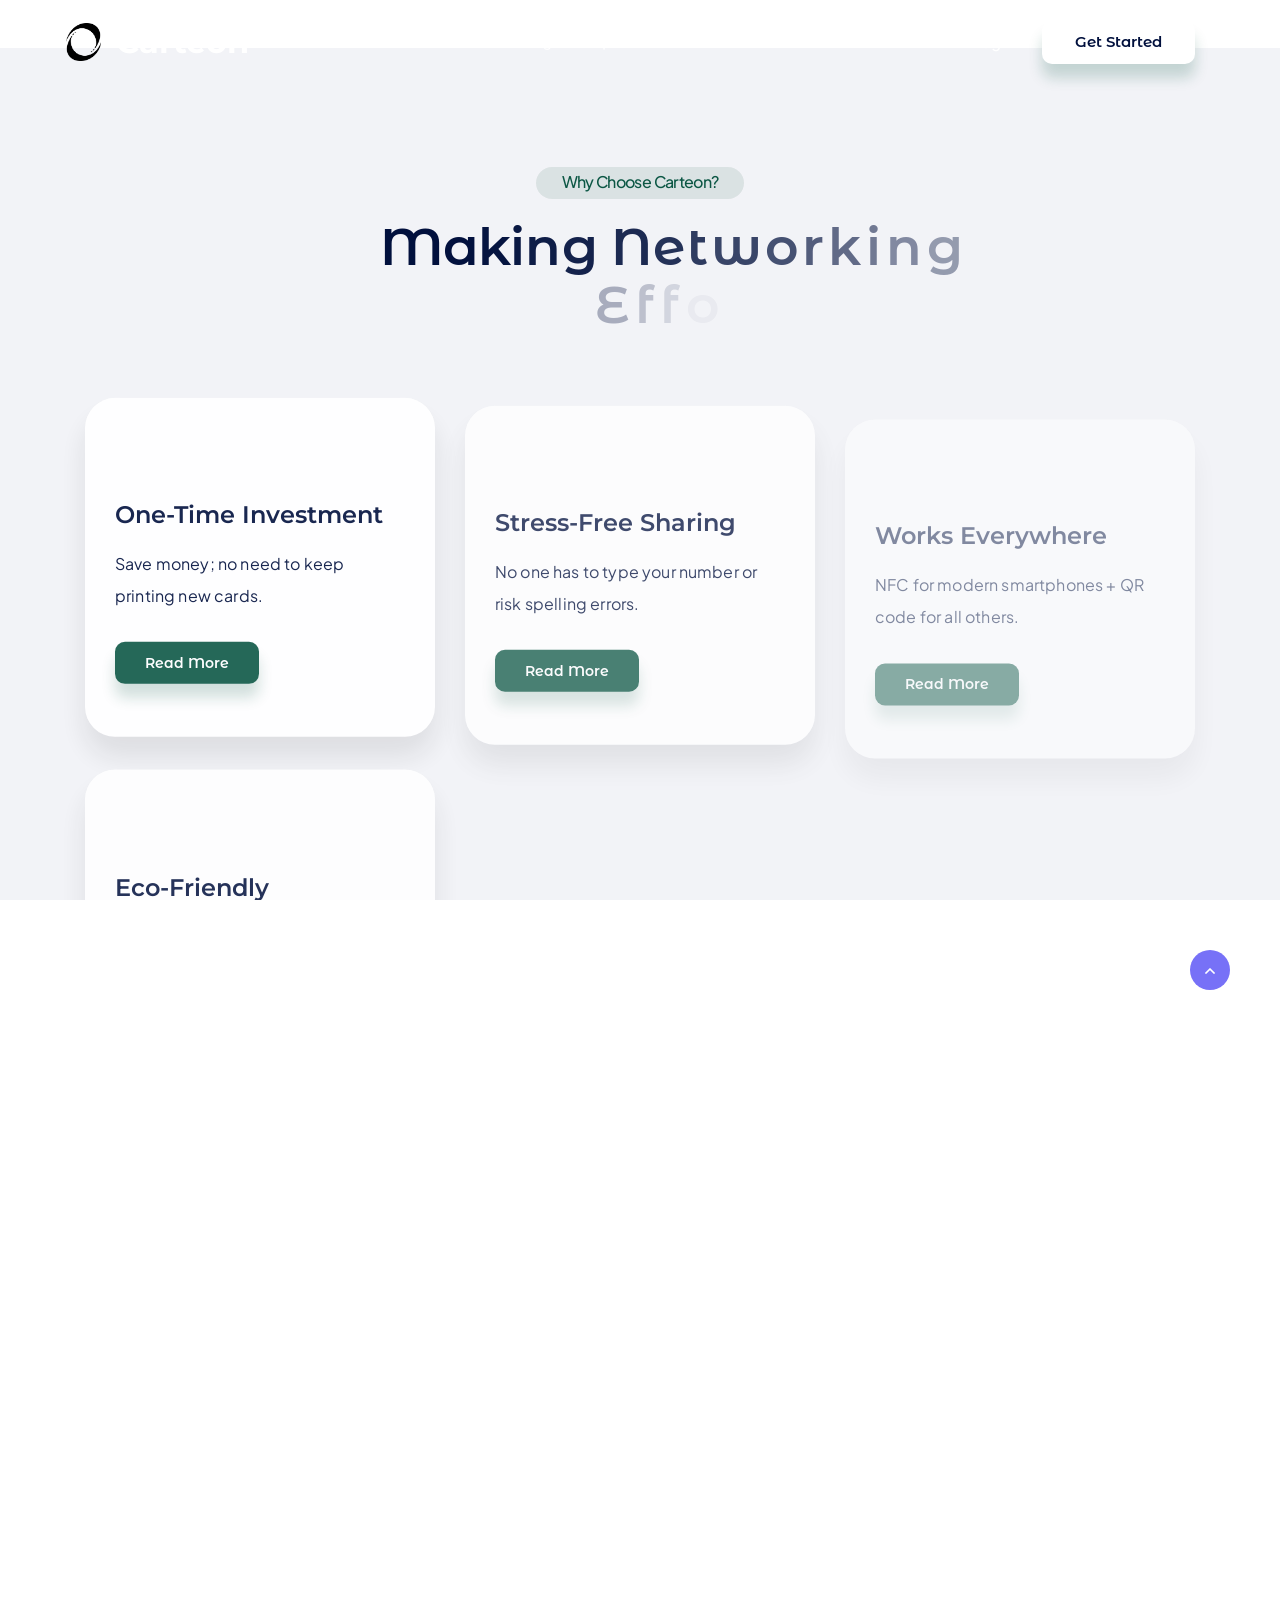
==== commit 0acfcd23: "refactor(html): rename index and remove signup.html file - Rename index-3-one-page.html to index.htm" ====
--- a/index.html
+++ b/index.html
@@ -313,12 +313,12 @@
                </div>
                <div class="col-xxl-3 col-xl-3 col-6">
                   <div class="it-header-right-action d-flex justify-content-end align-items-center">
-                     <div class="it-header-search-box d-none d-md-block d-flex align-items-center mr-25">
-                       <a class="border-line-white" href="#">Log In</a>
-                     </div>
-                   <a href="contact-v1.html" class="pg-btn d-none d-lg-block">
-                     Get Started
-                   </a>
+                        <div class="it-header-search-box d-none d-md-block d-flex align-items-center mr-25">
+                          <a class="border-line-white" href="signin.html" id="auth-link">Log In</a>
+                        </div>
+                      <a href="contact-v1.html" class="pg-btn d-none d-lg-block">
+                        Get Started
+                      </a>
                      <div class="it-header-bar d-xl-none">
                         <button class="it-menu-bar">
                            <span>
@@ -391,7 +391,7 @@
                               <h4 class="pg-section-title pb-15 it-char-animation">Share your details instantly <br> with a simple tap.</h4>
                               <p class="mb-30">No typing, no stress—just seamless connections.</p>
                               <div class="it-fade-anim" data-fade-from="top" data-delay=".5" data-ease="bounce">
-                                 <a class="pg-btn green-bg" href="about-v2.html">More Details</a>
+                                 <a class="pg-btn green-bg" href="#">More Details</a>
                               </div>
                            </div>
                         </div>
@@ -513,7 +513,7 @@
                               </ul>
                            </div>
                            <div class="it-price-button mt-30">
-                              <a class="it-btn" href="#">Select Card</a>
+                              <a class="it-btn" href="checkout.html?product=pvc-classic">Select Card</a>
                            </div>
                         </div>
                      </div>
@@ -534,7 +534,7 @@
                               </ul>
                            </div>
                            <div class="it-price-button mt-30">
-                              <a class="it-btn" href="#">Select Card</a>
+                              <a class="it-btn" href="checkout.html?product=metal-elite">Select Card</a>
                            </div>
                         </div>
                      </div>
@@ -555,7 +555,7 @@
                               </ul>
                            </div>
                            <div class="it-price-button mt-30">
-                              <a class="it-btn" href="#">Select Card</a>
+                              <a class="it-btn" href="checkout.html?product=wood-craft">Select Card</a>
                            </div>
                         </div>
                      </div>
--- a/assets/css/main.css
+++ b/assets/css/main.css
@@ -12945,6 +12945,311 @@
   color: var(--it-theme-1);
 }
 .rc-meta i {
+/*----------------------------------------*/
+/*  Profile CSS
+/*----------------------------------------*/
+.it-profile-area {
+  background-color: #f8f9fa;
+}
+
+.profile-upload-area {
+  position: relative;
+  display: inline-block;
+  cursor: pointer;
+  transition: all 0.3s ease;
+}
+
+.profile-upload-area:hover {
+  transform: scale(1.05);
+}
+
+.profile-upload-icon {
+  position: absolute;
+  bottom: 10px;
+  right: 10px;
+  background-color: var(--it-theme-1);
+  color: white;
+  width: 40px;
+  height: 40px;
+  border-radius: 50%;
+  display: flex;
+  align-items: center;
+  justify-content: center;
+  box-shadow: 0 4px 8px rgba(0,0,0,0.2);
+}
+
+.profile-upload-icon i {
+  font-size: 18px;
+}
+
+.qr-code-area {
+  background-color: #f8f9fa;
+  border-radius: 10px;
+  padding: 30px;
+  text-align: center;
+  box-shadow: 0 5px 15px rgba(0,0,0,0.05);
+}
+
+.qr-code-placeholder {
+  width: 200px;
+  height: 200px;
+  background-color: white;
+  border: 2px dashed #ddd;
+  border-radius: 10px;
+  display: flex;
+  align-items: center;
+  justify-content: center;
+  margin: 0 auto 20px;
+}
+
+.qr-code-placeholder i {
+  font-size: 48px;
+  color: #ddd;
+}
+
+.profile-info-item {
+  margin-bottom: 25px;
+}
+
+.profile-info-label {
+  font-weight: 600;
+  color: var(--it-common-black);
+  margin-bottom: 8px;
+  font-size: 16px;
+}
+
+.profile-info-value {
+  font-size: 16px;
+  color: #555;
+  padding: 12px 15px;
+  background-color: #f8f9fa;
+  border-radius: 8px;
+  border: 1px solid #e1e1e1;
+  width: 100%;
+}
+
+.profile-info-value:focus {
+  border-color: var(--it-theme-1);
+  box-shadow: 0 0 0 3px rgba(119, 113, 247, 0.1);
+  outline: none;
+}
+
+.profile-info-value textarea {
+  min-height: 100px;
+  resize: vertical;
+}
+
+.edit-btn {
+  background-color: var(--it-theme-1);
+  color: white;
+  border: none;
+  padding: 12px 25px;
+  border-radius: 30px;
+  font-weight: 500;
+  transition: all 0.3s;
+}
+
+.edit-btn:hover {
+  background-color: var(--it-common-black);
+  transform: translateY(-2px);
+}
+
+.profile-section-title {
+  font-size: 24px;
+  font-weight: 600;
+  color: var(--it-common-black);
+  position: relative;
+  padding-bottom: 15px;
+  margin-bottom: 30px;
+}
+
+.profile-section-title::after {
+  content: '';
+  position: absolute;
+  bottom: 0;
+  left: 0;
+  width: 50px;
+  height: 3px;
+  background-color: var(--it-theme-2);
+}
+
+.white-bg {
+  background-color: #fff;
+  border-radius: 10px;
+  padding: 30px;
+  box-shadow: 0 5px 15px rgba(0, 0, 0, 0.05);
+}
+
+@media (max-width: 767px) {
+  .white-bg {
+    padding: 20px;
+  }
+  
+  .profile-info-value {
+    font-size: 14px;
+  }
+  
+  .profile-section-title {
+    font-size: 20px;
+  }
+}
+/*----------------------------------------*/
+/*  Checkout CSS
+/*----------------------------------------*/
+.pg-checkout-area {
+  background-color: #f8f9fa;
+}
+
+.pg-checkout-form-title {
+  font-size: 24px;
+  font-weight: 600;
+  color: var(--it-common-black);
+  position: relative;
+  padding-bottom: 15px;
+}
+
+.pg-checkout-form-title::after {
+  content: '';
+  position: absolute;
+  bottom: 0;
+  left: 0;
+  width: 50px;
+  height: 3px;
+  background-color: var(--it-theme-2);
+}
+
+.pg-checkout-input label {
+  display: block;
+  margin-bottom: 8px;
+  font-weight: 500;
+  color: var(--it-common-black);
+}
+
+.pg-checkout-input input,
+.pg-checkout-input textarea {
+  width: 100%;
+  padding: 12px 15px;
+  border: 1px solid #e1e1e1;
+  border-radius: 5px;
+  font-size: 15px;
+  transition: all 0.3s;
+}
+
+.pg-checkout-input input:focus,
+.pg-checkout-input textarea:focus {
+  border-color: var(--it-theme-2);
+  box-shadow: 0 0 0 3px rgba(24, 156, 132, 0.1);
+  outline: none;
+}
+
+.pg-checkout-payment-item {
+  padding: 15px 20px;
+  border: 1px solid #e1e1e1;
+  border-radius: 5px;
+  margin-bottom: 15px;
+  transition: all 0.3s;
+}
+
+.pg-checkout-payment-item:hover {
+  border-color: var(--it-theme-2);
+  background-color: rgba(24, 156, 132, 0.05);
+}
+
+.pg-checkout-payment-item input {
+  margin-right: 10px;
+}
+
+.pg-checkout-product {
+  display: flex;
+  gap: 20px;
+  padding: 20px;
+  border: 1px solid #e1e1e1;
+  border-radius: 10px;
+  background-color: #fff;
+}
+
+.pg-checkout-product-thumb {
+  flex: 0 0 100px;
+}
+
+.pg-checkout-product-thumb img {
+  width: 100%;
+  border-radius: 8px;
+}
+
+.pg-checkout-product-content {
+  flex: 1;
+}
+
+.pg-checkout-product-title {
+  font-size: 20px;
+  font-weight: 600;
+  margin-bottom: 5px;
+  color: var(--it-common-black);
+}
+
+.pg-checkout-product-desc {
+  color: #666;
+  margin-bottom: 15px;
+  font-size: 14px;
+}
+
+.pg-checkout-product-features li {
+  list-style: none;
+  margin-bottom: 8px;
+  font-size: 14px;
+  color: #555;
+}
+
+.pg-checkout-product-features li i {
+  color: var(--it-theme-2);
+  margin-right: 8px;
+}
+
+.pg-checkout-price-item {
+  padding: 8px 0;
+}
+
+.pg-checkout-price-item span:last-child {
+  font-weight: 500;
+}
+
+.pg-checkout-total-price {
+  font-size: 18px;
+  font-weight: 600;
+}
+
+.pg-checkout-secure {
+  font-size: 14px;
+  color: #666;
+}
+
+.pg-checkout-secure i {
+  color: var(--it-theme-2);
+  margin-right: 5px;
+}
+
+.white-bg {
+  background-color: #fff;
+  border-radius: 10px;
+  padding: 30px;
+  box-shadow: 0 5px 15px rgba(0, 0, 0, 0.05);
+}
+
+@media (max-width: 767px) {
+  .white-bg {
+    padding: 20px;
+  }
+  
+  .pg-checkout-product {
+    flex-direction: column;
+  }
+  
+  .pg-checkout-product-thumb {
+    flex: 0 0 auto;
+  }
+}
+
   margin-right: 10px;
   color: var(--it-theme-1);
 }
